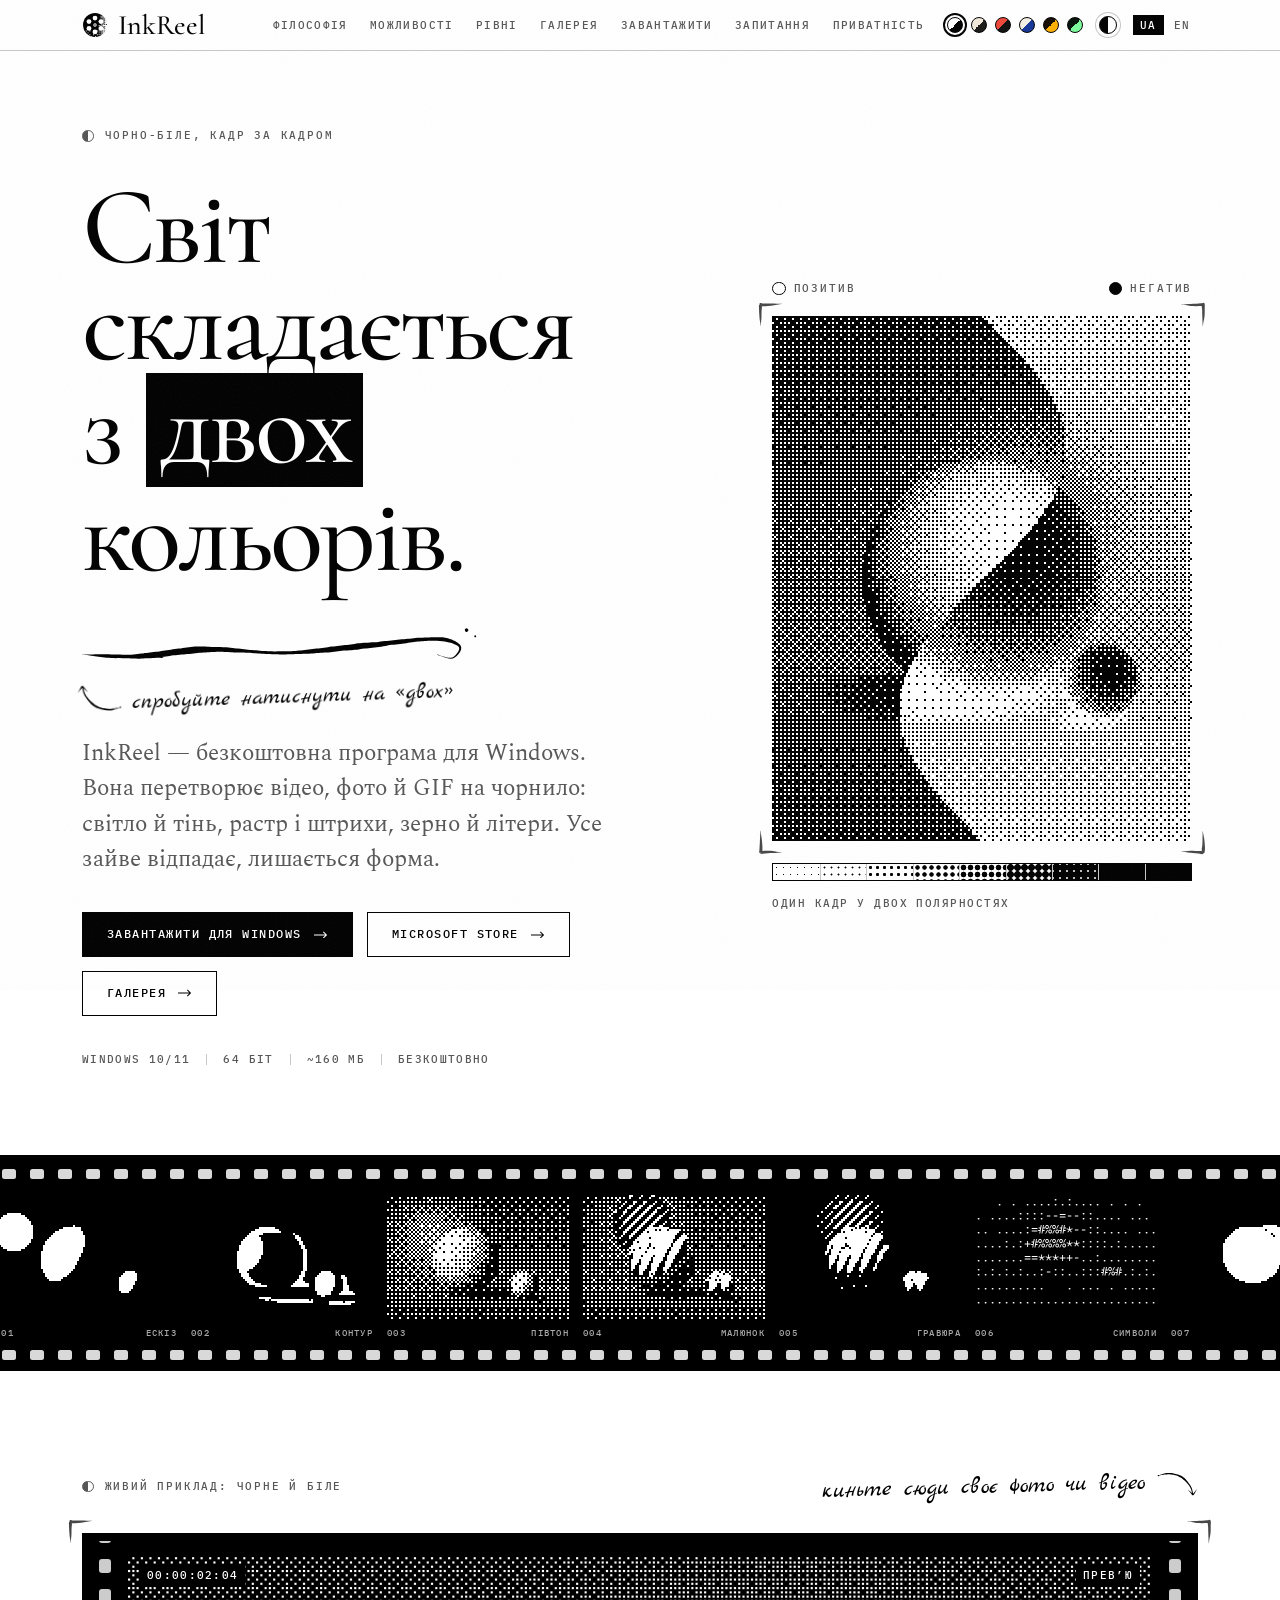
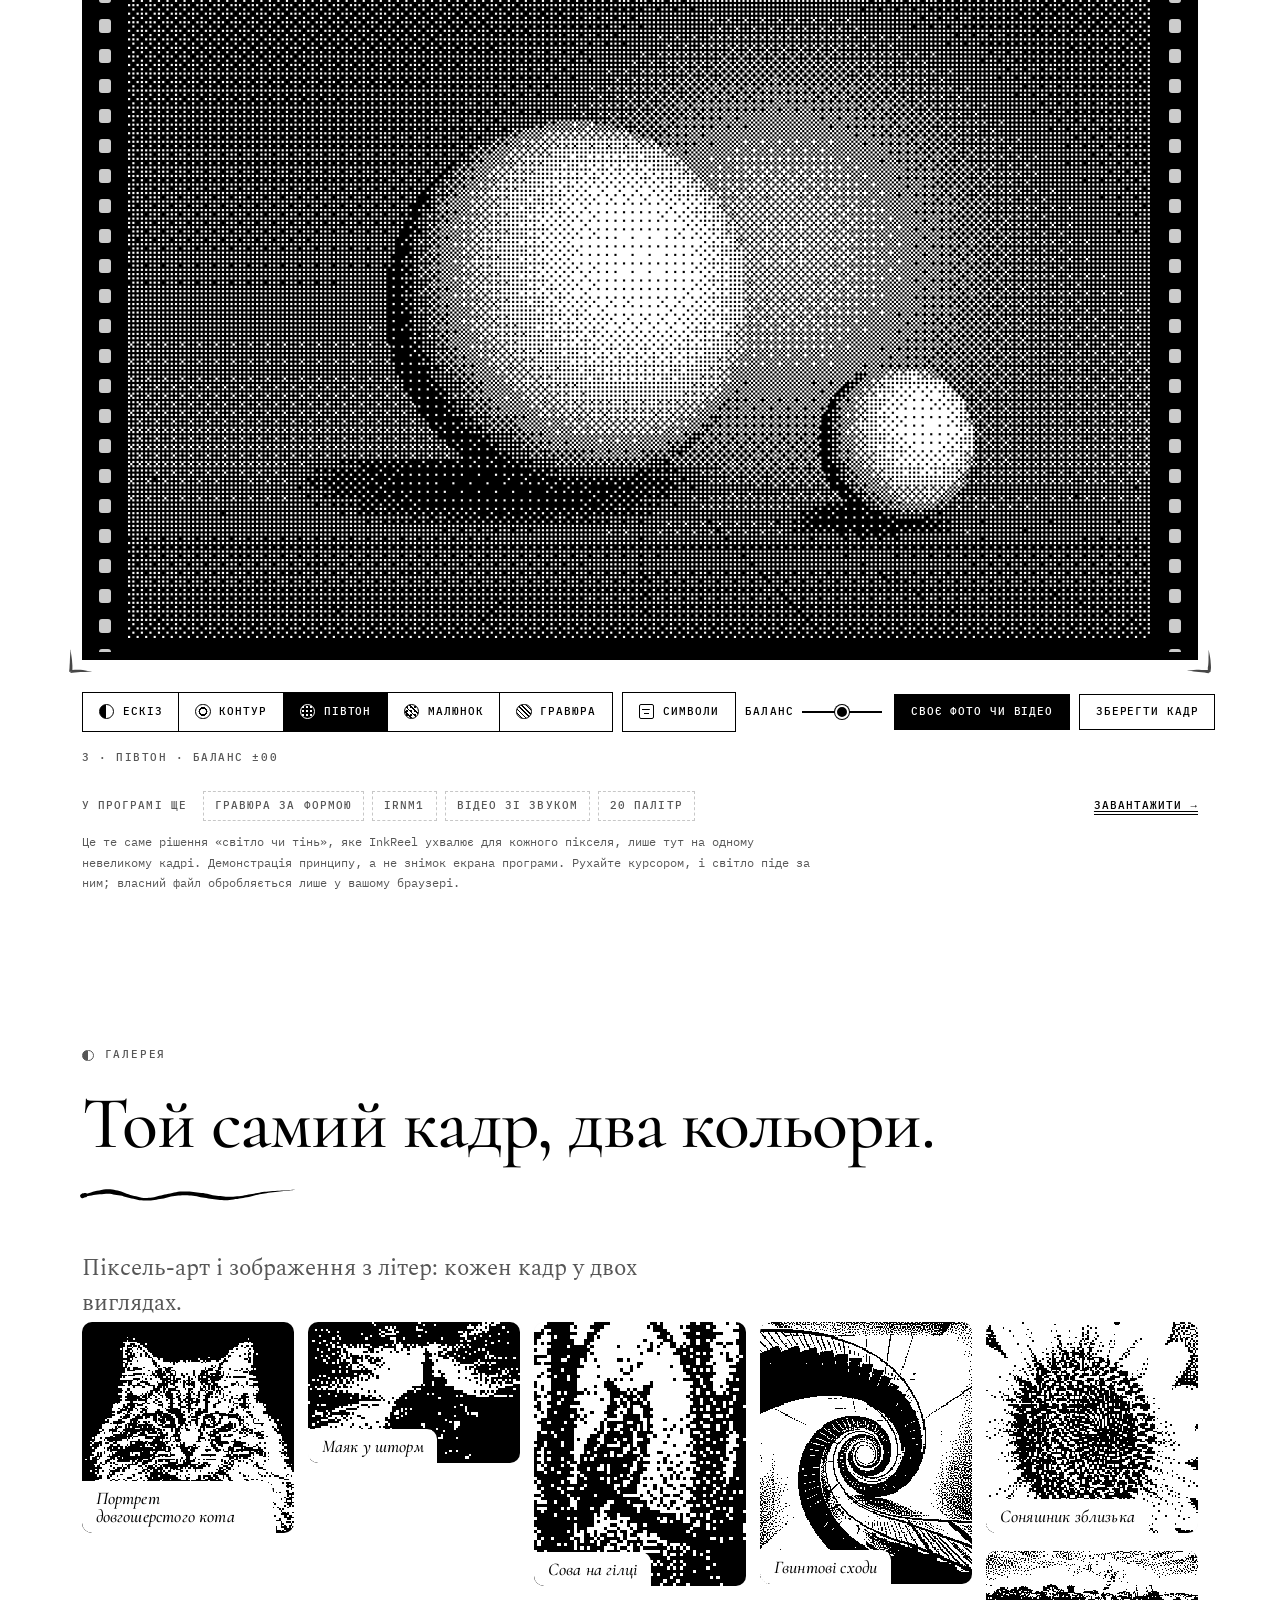
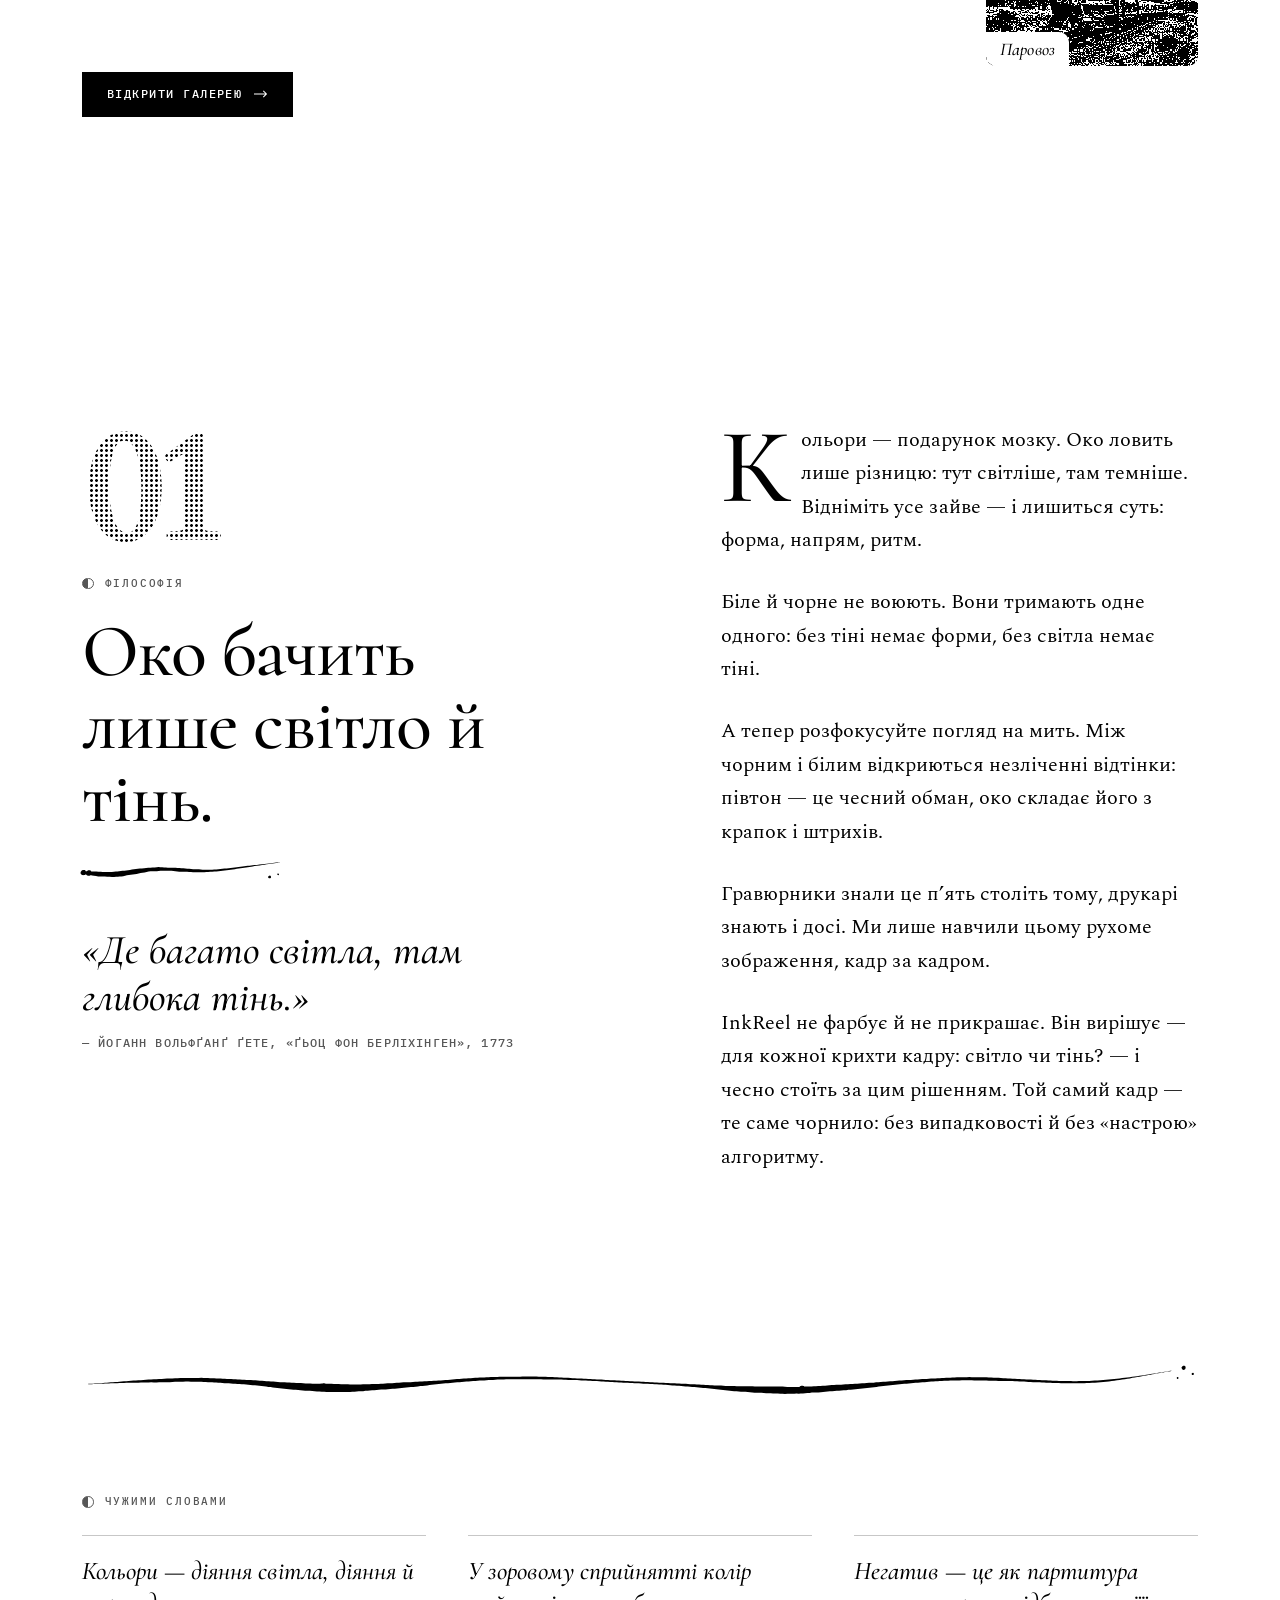
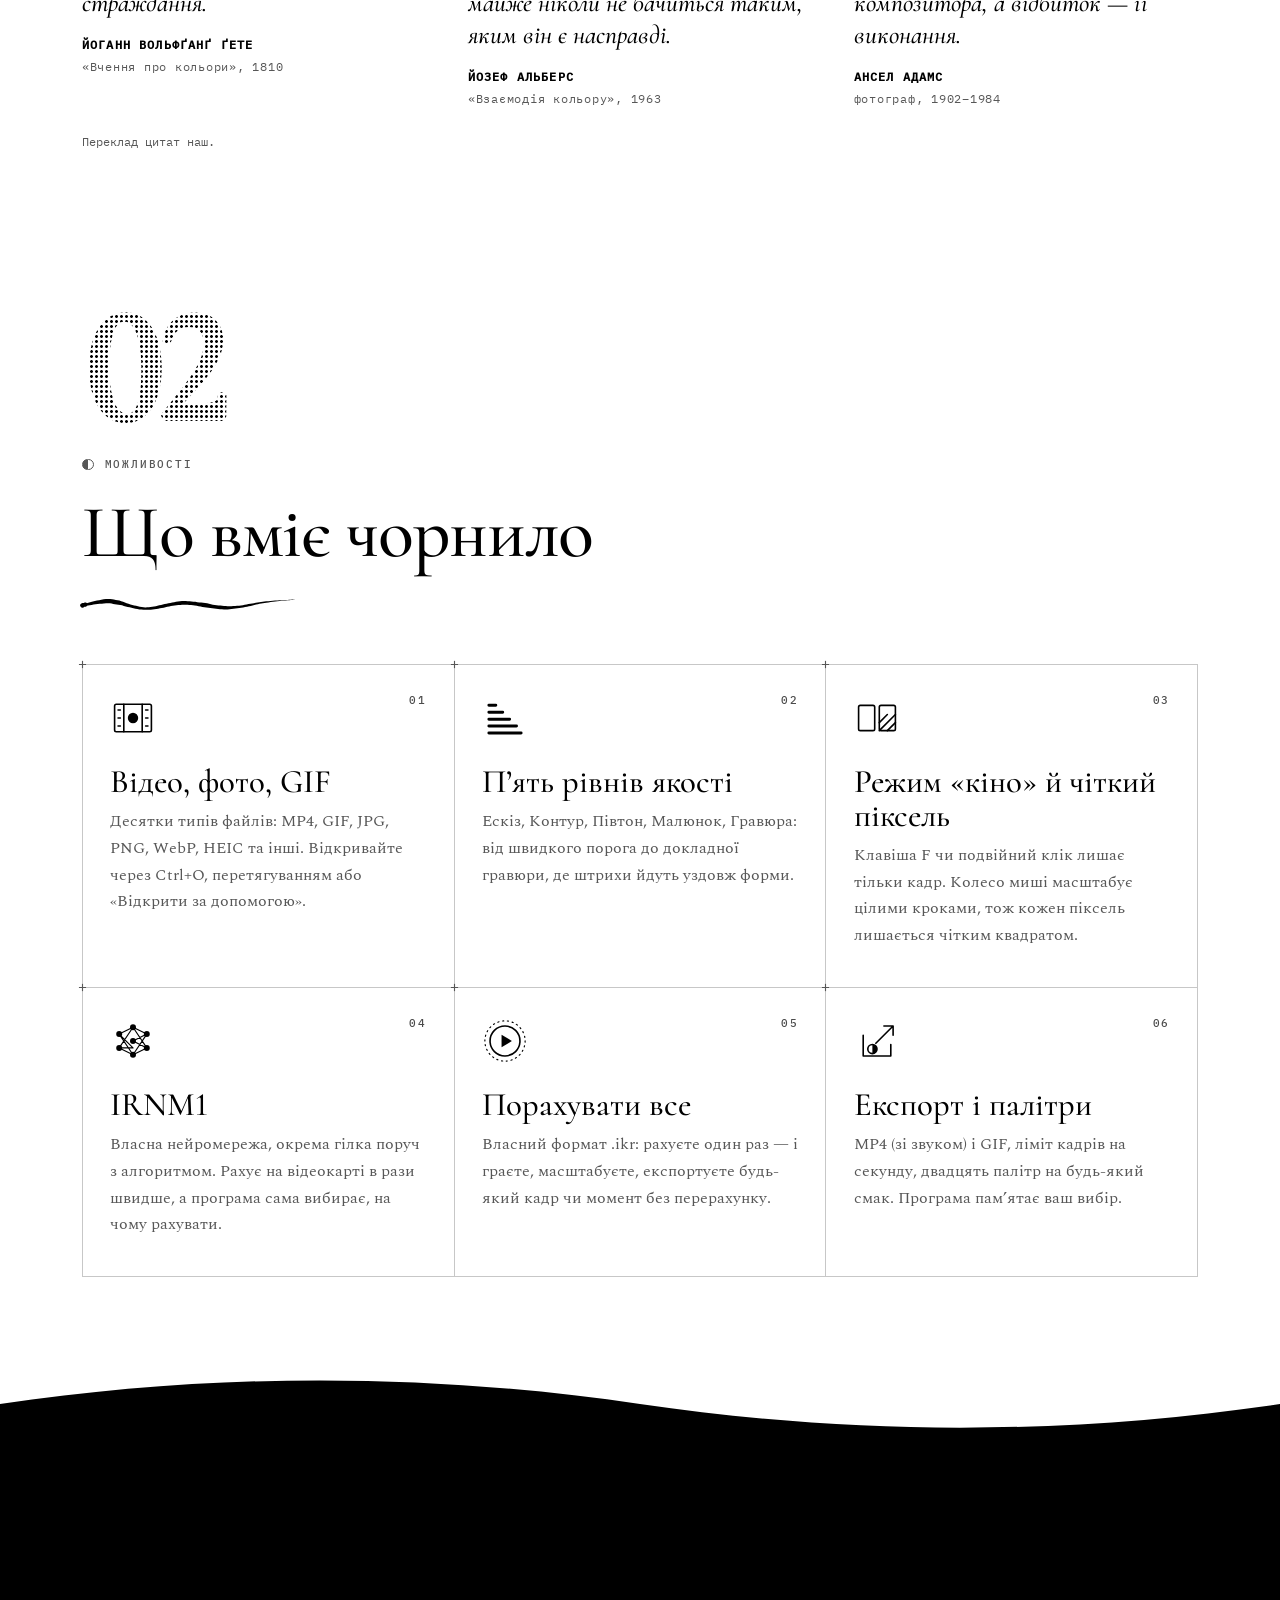
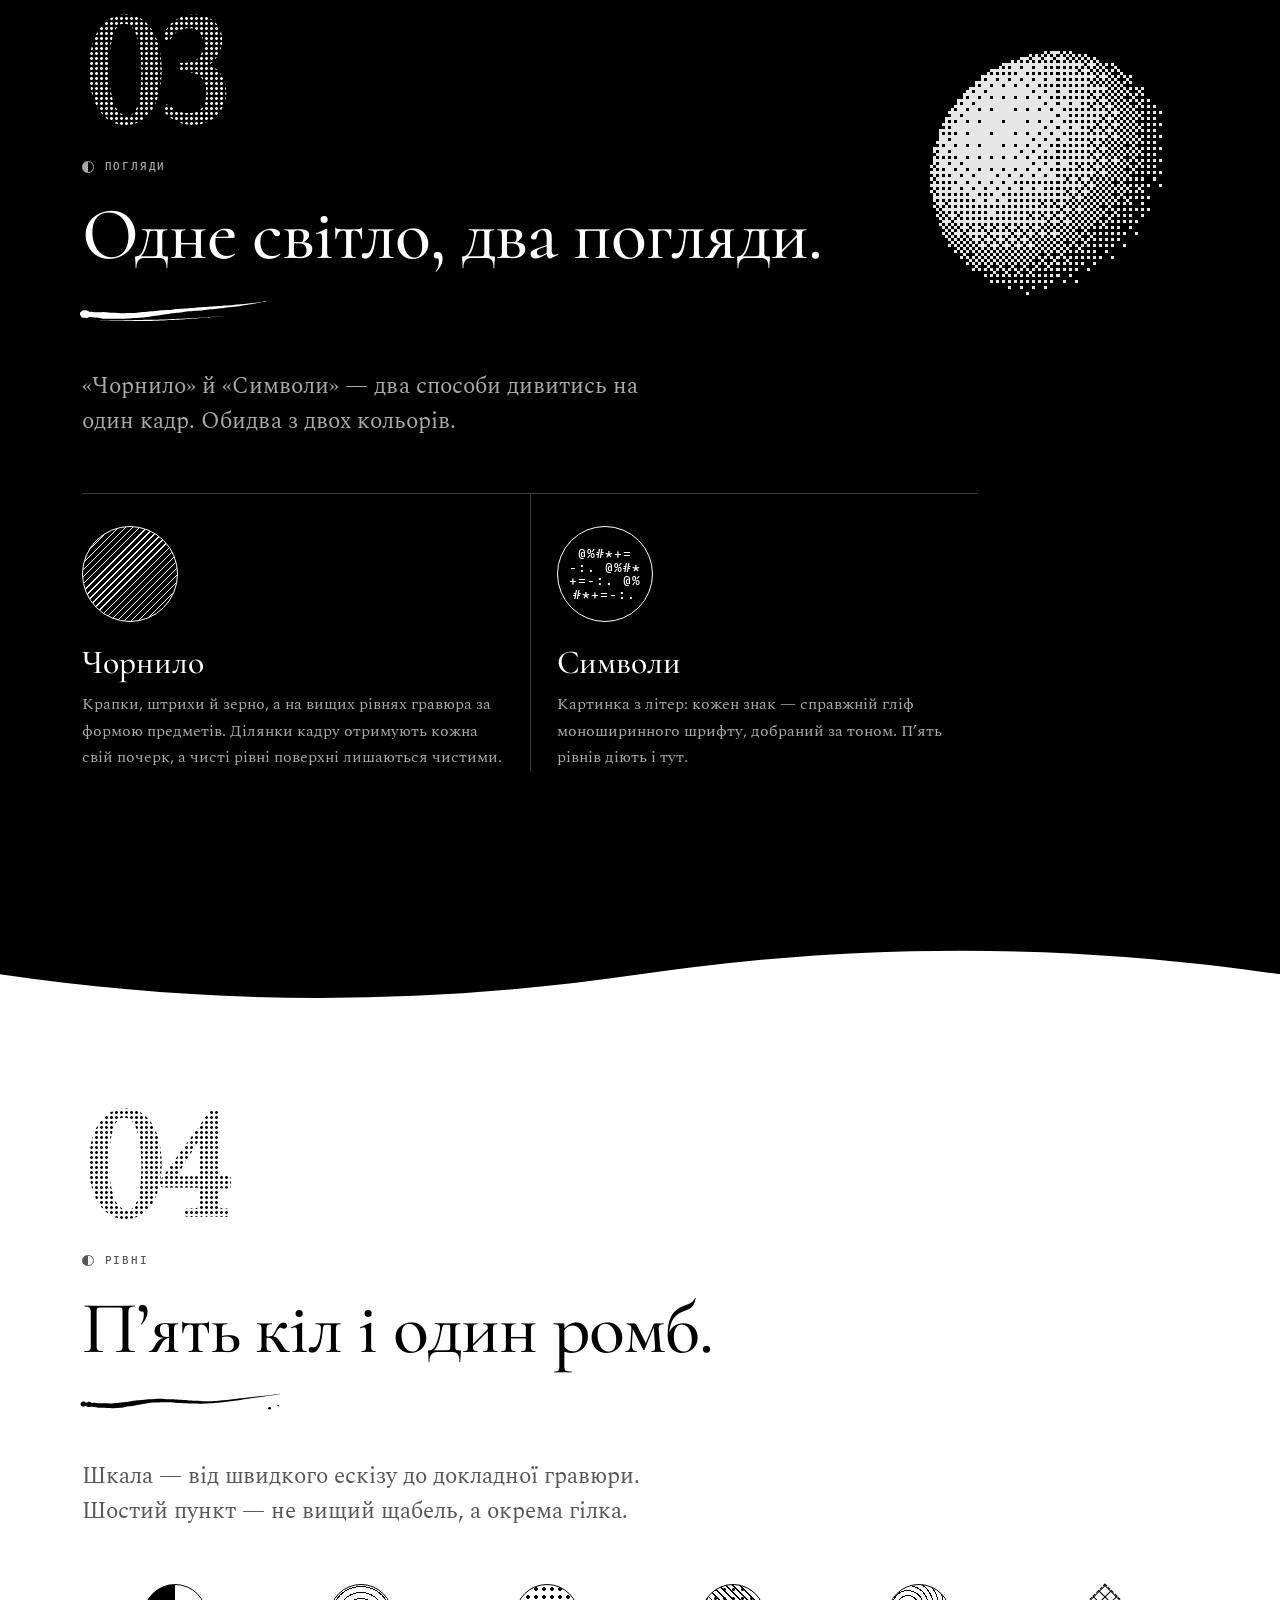
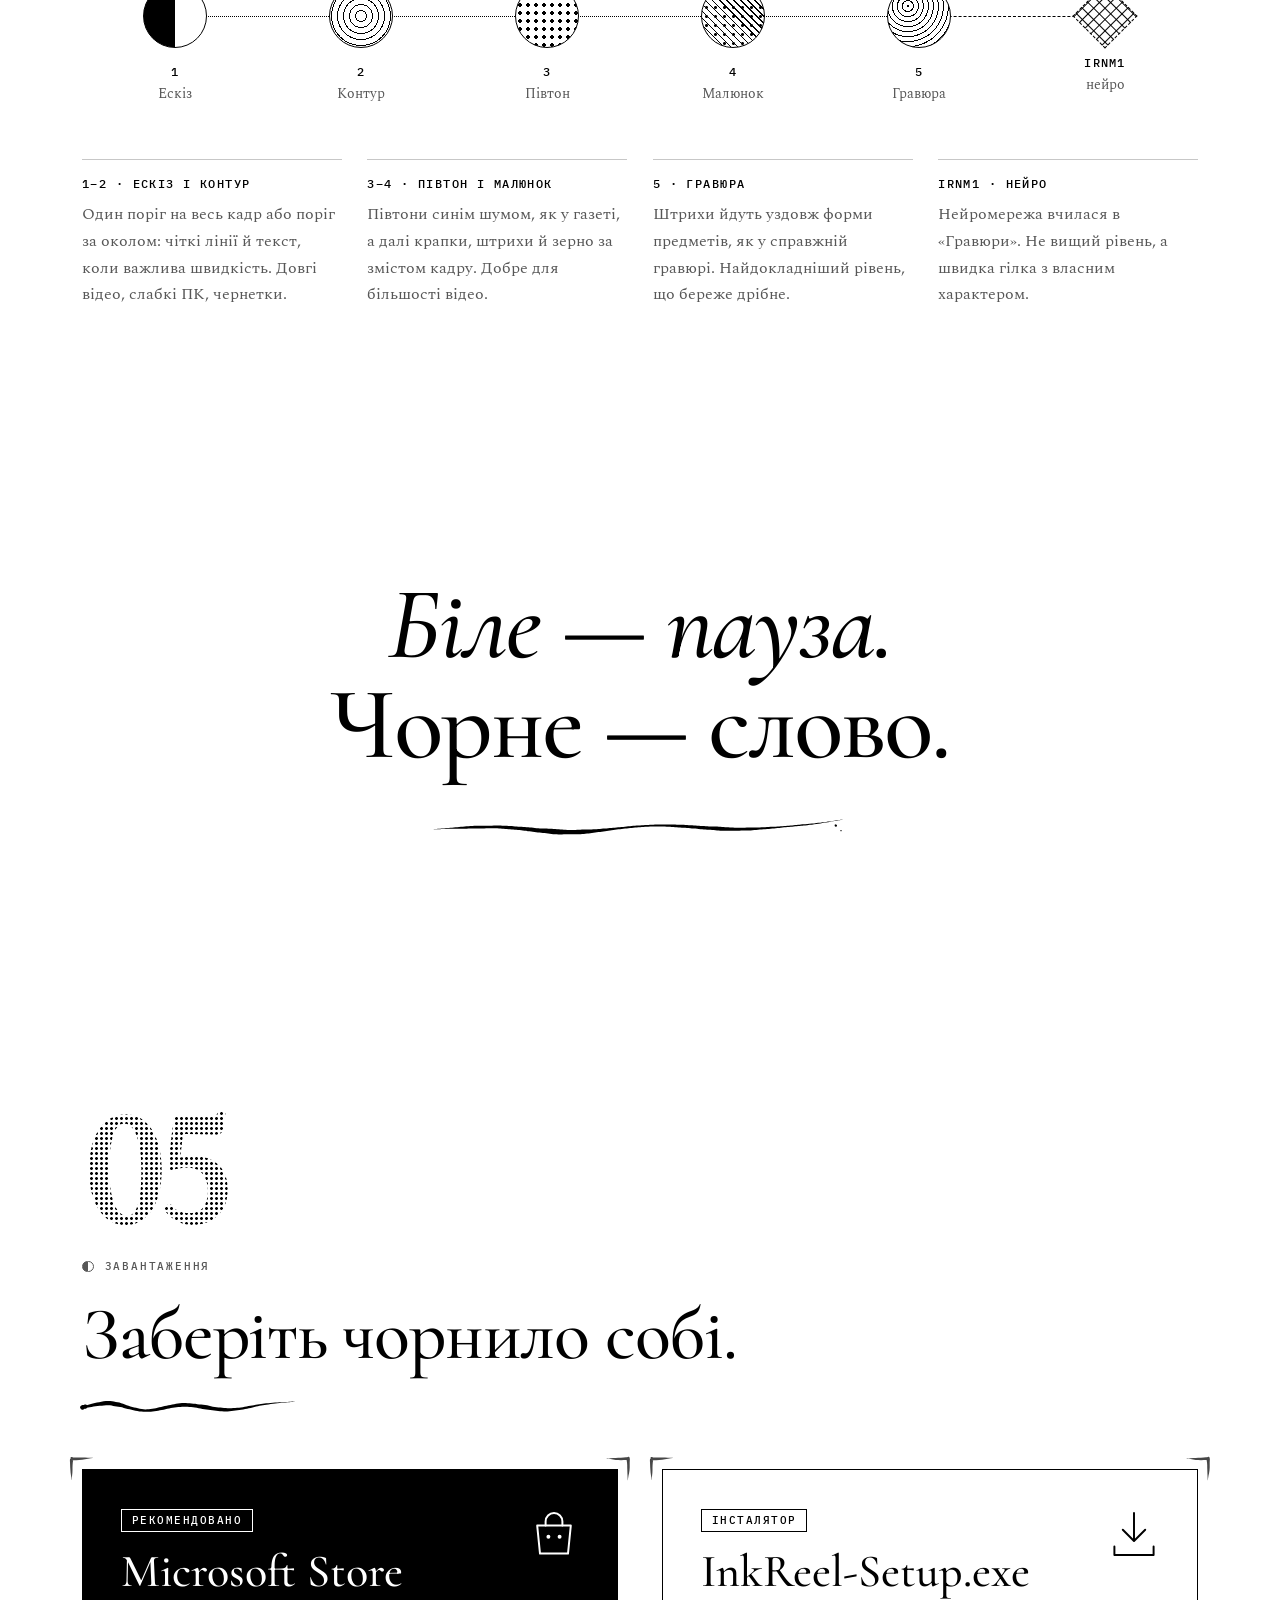
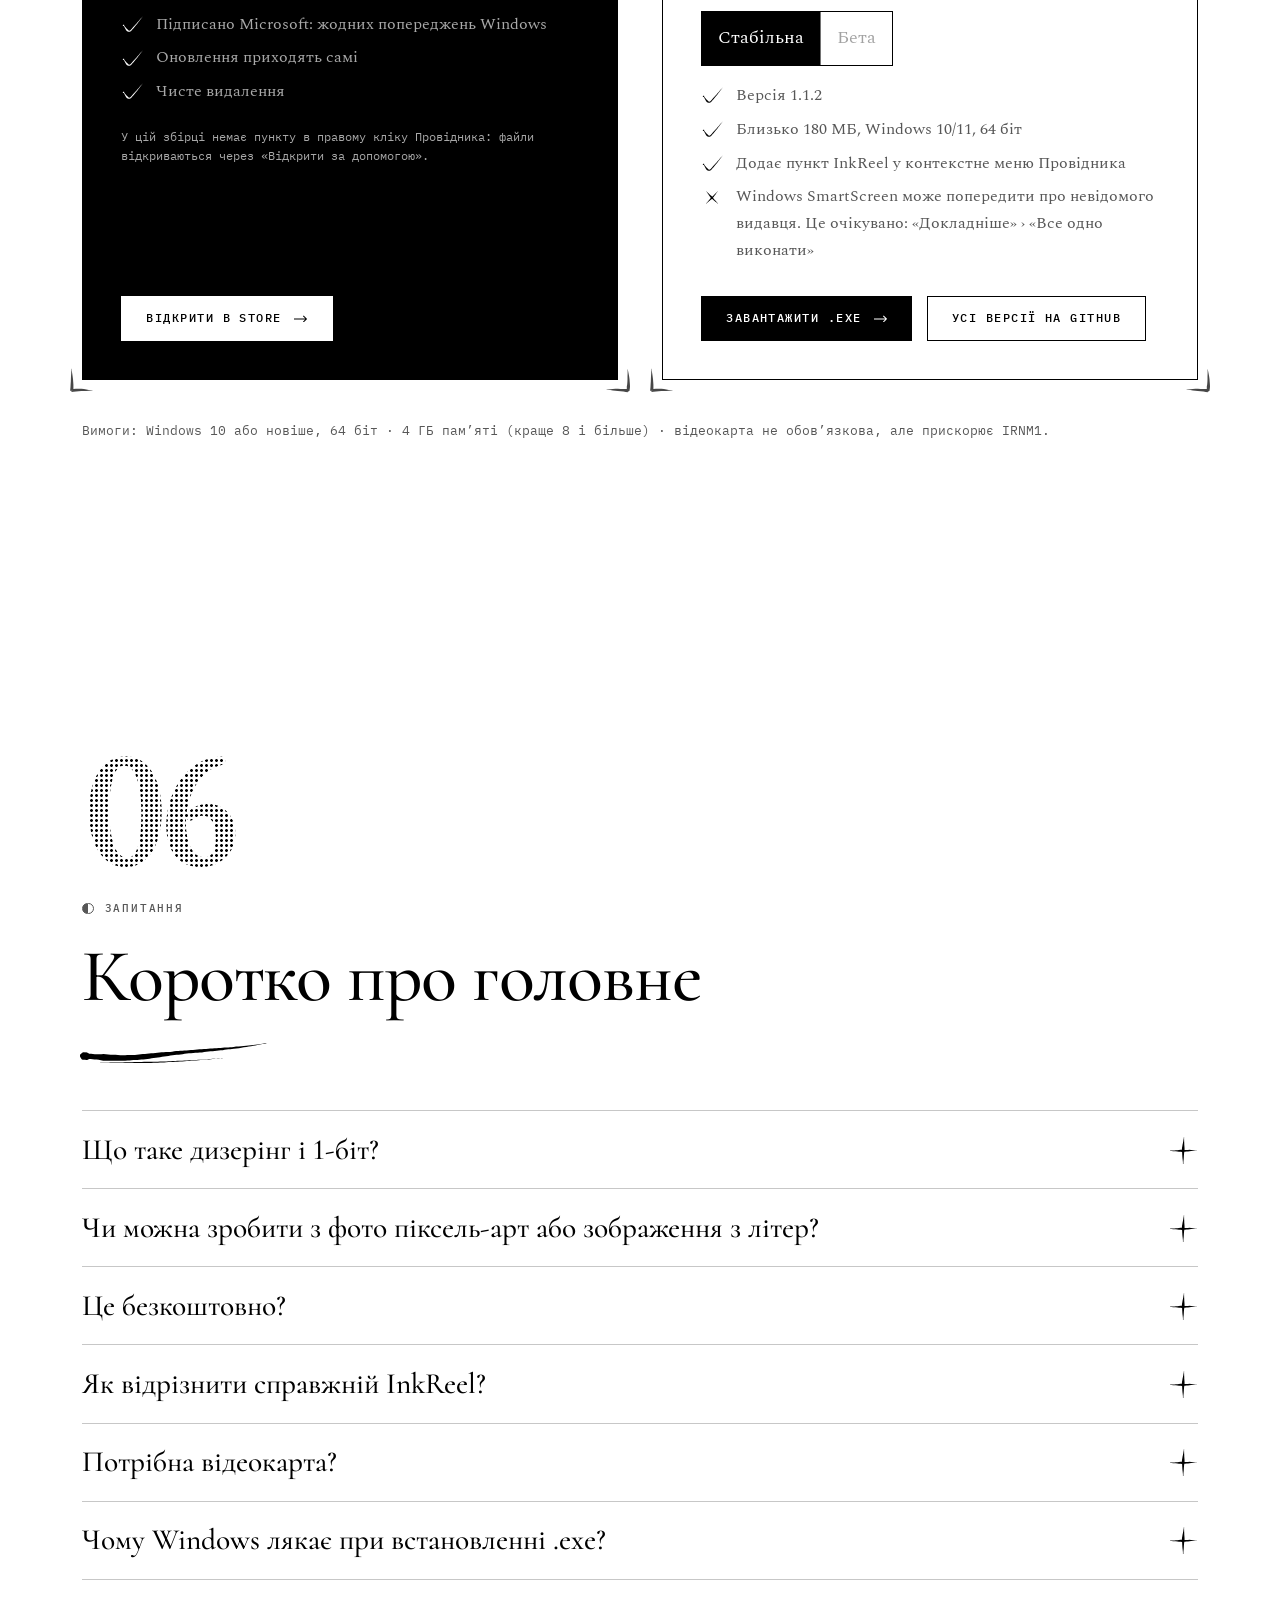
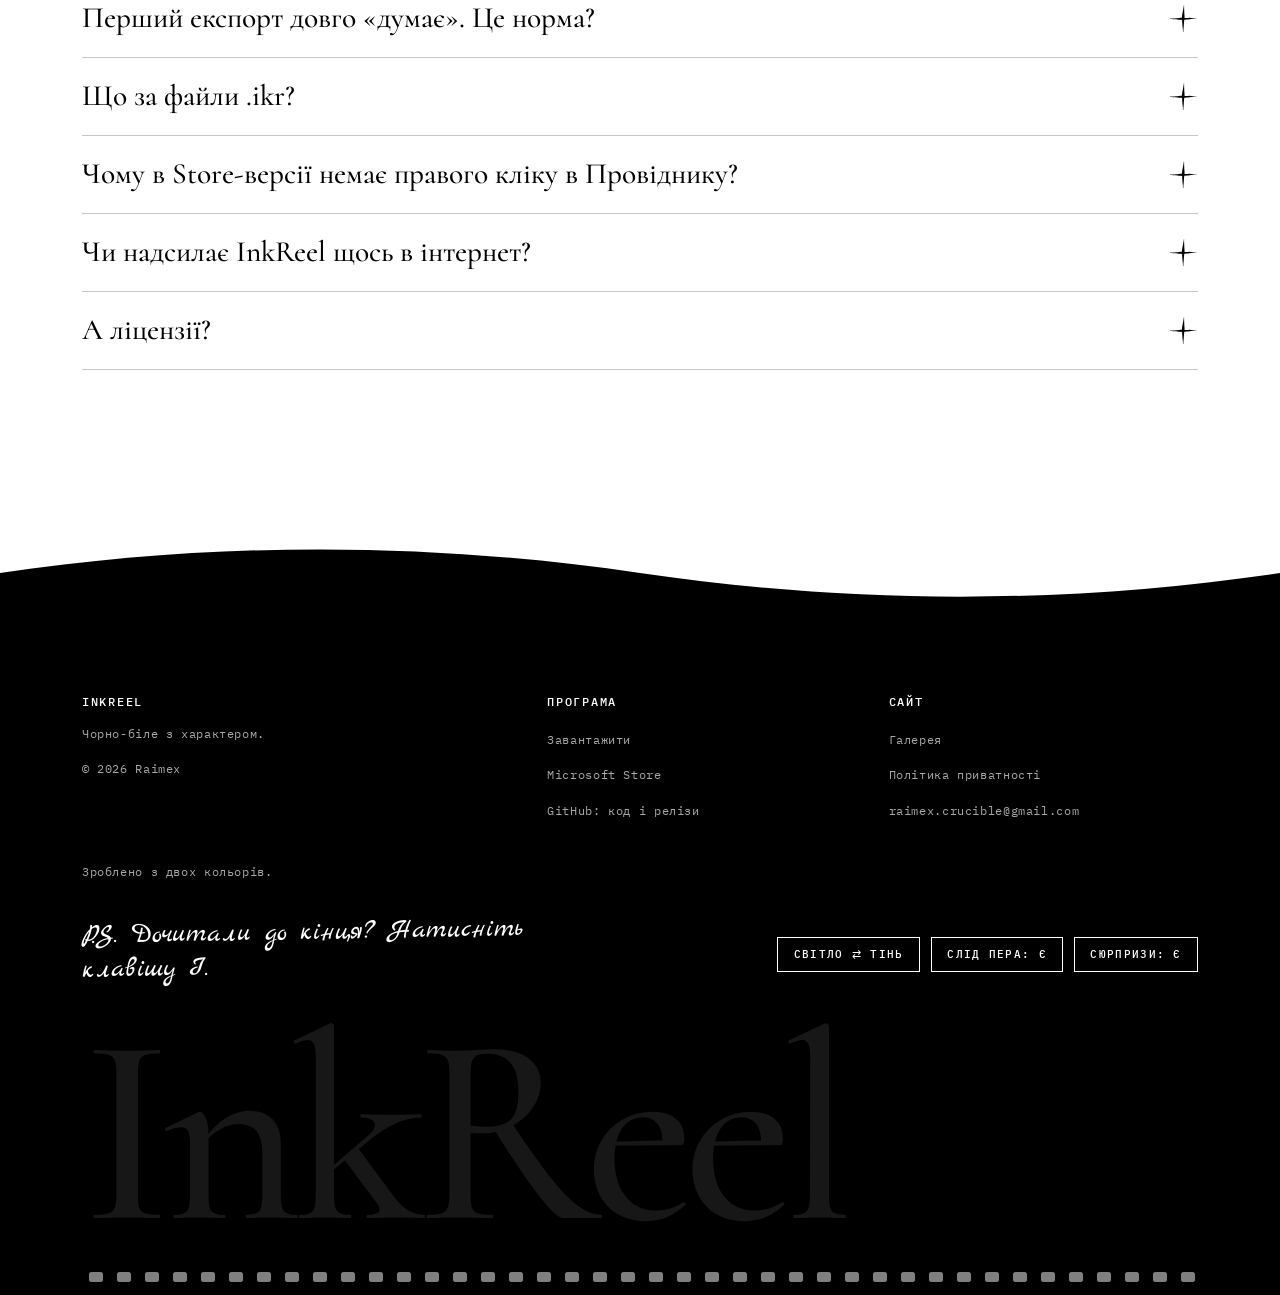
==== index.html @ 6e39d42c "Gallery: CC BY 4.0 license in image structured data and a visible license section" ====
<!doctype html>
<html lang="uk" data-palette="classic">
<head>
<meta charset="utf-8">
<meta name="viewport" content="width=device-width,initial-scale=1">
<meta name="robots" content="index,follow,max-image-preview:large,max-snippet:-1,max-video-preview:-1">
<meta name="googlebot" content="index,follow,max-image-preview:large,max-snippet:-1,max-video-preview:-1">
<meta name="author" content="Raimex">
<meta name="application-name" content="InkReel">
<meta name="apple-mobile-web-app-title" content="InkReel">
<meta name="referrer" content="strict-origin-when-cross-origin">
<meta name="format-detection" content="telephone=no">
<meta http-equiv="Content-Security-Policy" content="default-src 'self'; img-src 'self' data:; style-src 'self' 'unsafe-inline'; script-src 'self' 'unsafe-inline'; media-src 'self' blob:; connect-src 'none'; base-uri 'none'; form-action 'none'">
<title>InkReel — відео, фото й GIF у чорно-біле (1-біт, дизерінг) для Windows</title>
<meta name="description" content="Безкоштовна програма для Windows 10/11: відео, фото й GIF у чисте 1-бітне чорно-біле. Дизерінг, півтон, гравюра, зображення з символів, експорт MP4 і GIF.">
<link rel="canonical" href="https://inkreel.raimex.space/">
<link rel="alternate" hreflang="uk" href="https://inkreel.raimex.space/">
<link rel="alternate" hreflang="en" href="https://inkreel.raimex.space/en/">
<link rel="alternate" hreflang="x-default" href="https://inkreel.raimex.space/">
<meta name="theme-color" content="#ffffff">
<meta property="og:type" content="website">
<meta property="og:site_name" content="InkReel">
<meta property="og:title" content="InkReel — перетворіть кожен кадр на чорнило">
<meta property="og:description" content="Безкоштовна програма для Windows 10/11: відео, фото й GIF у чисте 1-бітне чорно-біле. Дизерінг, півтон, гравюра, зображення з символів, експорт MP4 і GIF.">
<meta property="og:url" content="https://inkreel.raimex.space/">
<meta property="og:locale" content="uk_UA">
<meta property="og:image" content="https://inkreel.raimex.space/assets/og-uk.png">
<meta property="og:image:width" content="1200">
<meta property="og:image:height" content="630">
<meta property="og:image:type" content="image/png">
<meta property="og:image:alt" content="InkReel: «Світ складається з двох кольорів». Котушка плівки, чорно-біле зображення й п’ять рівнів від Ескіза до Гравюри.">
<meta property="og:locale:alternate" content="en_US">
<meta name="twitter:card" content="summary_large_image">
<meta name="twitter:title" content="InkReel — перетворіть кожен кадр на чорнило">
<meta name="twitter:description" content="Безкоштовна програма для Windows 10/11: відео, фото й GIF у чисте 1-бітне чорно-біле. Дизерінг, півтон, гравюра, зображення з символів, експорт MP4 і GIF.">
<meta name="twitter:image" content="https://inkreel.raimex.space/assets/og-uk.png">
<meta name="twitter:image:alt" content="InkReel: «Світ складається з двох кольорів». Котушка плівки, чорно-біле зображення й п’ять рівнів від Ескіза до Гравюри.">
<link rel="icon" href="/favicon.ico" sizes="48x48">
<link rel="icon" href="/assets/favicon.svg" type="image/svg+xml" sizes="any">
<link rel="apple-touch-icon" href="/assets/apple-touch-icon.png">
<link rel="manifest" href="/site.webmanifest">
<link rel="sitemap" type="application/xml" href="/sitemap.xml">
<link rel="preload" href="/assets/fonts/cormorant-cyrillic-500-normal.woff2" as="font" type="font/woff2" crossorigin>
<link rel="preload" href="/assets/fonts/spectral-cyrillic-400-normal.woff2" as="font" type="font/woff2" crossorigin>
<link rel="preload" href="/assets/fonts/cormorant-latin-500-normal.woff2" as="font" type="font/woff2" crossorigin>
<link rel="preload" href="/assets/fonts/spectral-latin-400-normal.woff2" as="font" type="font/woff2" crossorigin>
<link rel="stylesheet" href="/assets/style.css?v=c97eb724">
<script>try{var d=document.documentElement,s=localStorage,p=s.getItem('inkreel-palette');if(p){d.setAttribute('data-palette',p)}if(s.getItem('inkreel-flip')==='1'){d.setAttribute('data-flip','')}if(s.getItem('inkreel-seen')==='1'){d.className+=' seen'}}catch(e){}document.documentElement.className+=' js';</script>
<script defer src="/assets/site.js"></script>

<script defer src="/assets/gallery.js?v=85881d28"></script>
<script type="application/ld+json">{"@context": "https://schema.org", "@graph": [{"@type": "Organization", "@id": "https://inkreel.raimex.space/#org", "name": "Raimex", "url": "https://inkreel.raimex.space/", "logo": {"@type": "ImageObject", "url": "https://inkreel.raimex.space/assets/icon-512.png", "width": 512, "height": 512}, "sameAs": ["https://github.com/Chimmurai/inkreel", "https://apps.microsoft.com/detail/9NW62SPG91ZR"]}, {"@type": "WebSite", "@id": "https://inkreel.raimex.space/#website", "url": "https://inkreel.raimex.space/", "name": "InkReel", "inLanguage": ["uk", "en"], "publisher": {"@id": "https://inkreel.raimex.space/#org"}}, {"@type": "SoftwareApplication", "@id": "https://inkreel.raimex.space/#app", "name": "InkReel", "applicationCategory": "MultimediaApplication", "applicationSubCategory": "Photo and video effects", "operatingSystem": "Windows 10, Windows 11", "processorRequirements": "64-bit (x86-64)", "softwareVersion": "1.1.2", "datePublished": "2026-11-08", "fileSize": "177 MB", "downloadUrl": "https://github.com/Chimmurai/inkreel/releases/latest/download/InkReel-Setup.exe", "installUrl": "https://apps.microsoft.com/detail/9NW62SPG91ZR", "license": "https://www.apache.org/licenses/LICENSE-2.0", "isAccessibleForFree": true, "keywords": "дизерінг, 1-біт, півтон, чорно-біле відео, перетворення відео в чорно-біле, GIF, піксель-арт, зображення з символів", "url": "https://inkreel.raimex.space/", "image": "https://inkreel.raimex.space/assets/og-uk.png", "screenshot": "https://inkreel.raimex.space/assets/og-uk.png", "description": "Безкоштовна програма для Windows 10/11, що перетворює відео, фото й GIF на чорно-біле: растр, штрихи, зерно й символи. Світло чи тінь, кадр за кадром.", "featureList": ["П’ять рівнів якості від Ескіза до Гравюри", "Режим «Символи»: зображення з літер", "IRNM1: власна нейромережа", "Експорт у MP4 зі звуком і GIF", "Формат .ikr: порахувати все один раз", "20 двокольорових палітр", "Колесо миші масштабує цілими кроками до 6400 %", "Українська й англійська мови інтерфейсу"], "inLanguage": ["uk", "en"], "offers": {"@type": "Offer", "price": "0", "priceCurrency": "USD", "availability": "https://schema.org/InStock"}, "publisher": {"@id": "https://inkreel.raimex.space/#org"}, "author": {"@id": "https://inkreel.raimex.space/#org"}}, {"@type": "WebPage", "@id": "https://inkreel.raimex.space/#webpage", "url": "https://inkreel.raimex.space/", "name": "InkReel — відео, фото й GIF у чорно-біле (1-біт, дизерінг) для Windows", "description": "Безкоштовна програма для Windows 10/11: відео, фото й GIF у чисте 1-бітне чорно-біле. Дизерінг, півтон, гравюра, зображення з символів, експорт MP4 і GIF.", "inLanguage": "uk", "isPartOf": {"@id": "https://inkreel.raimex.space/#website"}, "about": {"@id": "https://inkreel.raimex.space/#app"}, "primaryImageOfPage": {"@type": "ImageObject", "url": "https://inkreel.raimex.space/assets/og-uk.png", "width": 1200, "height": 630}}, {"@type": "FAQPage", "@id": "https://inkreel.raimex.space/#faq", "inLanguage": "uk", "mainEntity": [{"@type": "Question", "name": "Що таке дизерінг і 1-біт?", "acceptedAnswer": {"@type": "Answer", "text": "1-біт означає, що кожен піксель — це або чорнило, або папір, без відтінків сірого. Дизерінг — спосіб, яким картинка все одно здається повнотоновою: крапки, штрихи й зерно розташовано так, що око зливає їх у півтони. InkReel сам підбирає візерунок для кожної ділянки кадру."}}, {"@type": "Question", "name": "Чи можна зробити з фото піксель-арт або зображення з літер?", "acceptedAnswer": {"@type": "Answer", "text": "Так. Для піксель-арту поставте малий розмір результату (наприклад, 128–192 px по довгій стороні), а для літер увімкніть «Символи»: кадр збирається зі справжніх літер. Приклади є в галереї."}}, {"@type": "Question", "name": "Це безкоштовно?", "acceptedAnswer": {"@type": "Answer", "text": "Так. Без реклами, підписок і пробних періодів."}}, {"@type": "Question", "name": "Як відрізнити справжній InkReel?", "acceptedAnswer": {"@type": "Answer", "text": "Справжніх джерел три: Microsoft Store, репозиторій на GitHub (github.com/Chimmurai/inkreel) і цей сайт. Автор: Raimex. Якщо програму пропонують деінде, це чужа копія."}}, {"@type": "Question", "name": "Потрібна відеокарта?", "acceptedAnswer": {"@type": "Answer", "text": "Ні. Алгоритм працює на процесорі. Відеокарта прискорює нейрорівень IRNM1: програма сама обирає, на чому рахувати, і повертається на процесор, якщо відеокарта підвела."}}, {"@type": "Question", "name": "Чому Windows лякає при встановленні .exe?", "acceptedAnswer": {"@type": "Answer", "text": "Інсталятор поза Store не має платного цифрового підпису, тож SmartScreen бачить незнайомого видавця. Версія зі Store підписана Microsoft і таких попереджень не викликає."}}, {"@type": "Question", "name": "Перший експорт довго «думає». Це норма?", "acceptedAnswer": {"@type": "Answer", "text": "Так. Після встановлення чи оновлення програма один раз компілює обчислювальні ядра: до пів хвилини на слабкому ПК. Далі швидко."}}, {"@type": "Question", "name": "Що за файли .ikr?", "acceptedAnswer": {"@type": "Answer", "text": "Власний формат «порахованого» відео: у ньому лежить готовий результат. Відкриваєте в InkReel у режимі програвача й експортуєте будь-який момент без перерахунку."}}, {"@type": "Question", "name": "Чому в Store-версії немає правого кліку в Провіднику?", "acceptedAnswer": {"@type": "Answer", "text": "Пакети Store не можуть дописувати пункти в меню Провідника так, як це робить інсталятор. Відкривайте файли через «Відкрити за допомогою». У версії з інсталятора пункт є."}}, {"@type": "Question", "name": "Чи надсилає InkReel щось в інтернет?", "acceptedAnswer": {"@type": "Answer", "text": "Ні. Усе обчислюється на вашому комп’ютері, акаунтів і телеметрії немає. Деталі — у політиці приватності."}}, {"@type": "Question", "name": "А ліцензії?", "acceptedAnswer": {"@type": "Answer", "text": "У складі програми є FFmpeg (GPL), ONNX Runtime та інші компоненти. Їхні ліцензії лежать у теці програми й згадані в розділі «Про програму»."}}]}]}</script>
</head>
<body data-away="◐ Повертайтеся: світло чекає">
<svg width="0" height="0" style="position:absolute" aria-hidden="true" focusable="false"><filter id="ik-theme" color-interpolation-filters="sRGB" x="0" y="0" width="100%" height="100%"><feColorMatrix type="matrix" values="1 0 0 0 0  1 0 0 0 0  1 0 0 0 0  0 0 0 1 0"/></filter></svg><a class="skip" href="#main">Перейти до змісту</a>
<header class="top"><div class="in"><a class="brand" href="/" aria-label="InkReel"><svg viewBox="0 0 100 100" aria-hidden="true"><use href="/assets/mark.svg#m"/></svg><span>InkReel</span></a><nav aria-label="Меню"><a href="/#why">Філософія</a><a href="/#features">Можливості</a><a href="/#levels">Рівні</a><a href="/gallery/">Галерея</a><a href="/#download">Завантажити</a><a href="/#faq">Запитання</a><a href="/privacy/">Приватність</a></nav><div class="tools"><div class="pal" role="group" aria-label="Палітра сайту"><button type="button" data-p="classic" style="--a:#ffffff;--b:#000000" aria-label="Класика" title="Класика" aria-pressed="true"></button><button type="button" data-p="paper" style="--a:#f1eadb;--b:#1b1a17" aria-label="Туш і папір" title="Туш і папір" aria-pressed="false"></button><button type="button" data-p="poster" style="--a:#f0483a;--b:#101010" aria-label="Плакат" title="Плакат" aria-pressed="false"></button><button type="button" data-p="cyanotype" style="--a:#f3f0e6;--b:#16379a" aria-label="Синька" title="Синька" aria-pressed="false"></button><button type="button" data-p="amber" style="--a:#150d00;--b:#ffb000" aria-label="Бурштин" title="Бурштин" aria-pressed="false"></button><button type="button" data-p="terminal" style="--a:#06130a;--b:#7cff9b" aria-label="Термінал" title="Термінал" aria-pressed="false"></button></div><button class="flipbtn" type="button" data-flipper aria-pressed="false" aria-label="Світло ⇄ тінь" title="Поміняти світло й тінь (клавіша I)"></button><div class="lang"><a href="/" lang="uk" hreflang="uk" title="Українська" aria-current="true">UA</a><a href="/en/" lang="en" hreflang="en" title="English">EN</a></div></div></div></header>
<main id="main">
<div class="hero-wrap"><div class="hero"><div class="hero-text"><p class="eyebrow">Чорно-біле, кадр за кадром</p><h1><span class="wd" style="--i:0">Світ</span> <span class="wd" style="--i:1">складається</span> <span class="wd nw" style="--i:2">з <button class="flip" type="button" data-flipper aria-pressed="false" aria-describedby="flipdesc" title="Поміняти світло й тінь (клавіша I)">двох</button></span> <span class="wd" style="--i:3">кольорів.</span></h1><span class="sr" id="flipdesc">Міняє світло й тінь місцями на всій сторінці.</span><div class="under"><span class="pen flourish dr" aria-hidden="true"></span><p class="tip" aria-hidden="true"><span class="pen arrow-r dr up" aria-hidden="true"></span><span class="hand">спробуйте натиснути на «двох»</span></p></div><p class="lead">InkReel — безкоштовна програма для Windows. Вона перетворює відео, фото й GIF на чорнило: світло й тінь, растр і штрихи, зерно й літери. Усе зайве відпадає, лишається форма.</p><div class="actions"><a class="btn solid" data-magnet href="#download">Завантажити для Windows<svg class="ar" viewBox="0 0 18 10" aria-hidden="true"><path d="M0 5h16M12 1l4 4-4 4" fill="none" stroke="currentColor" stroke-width="1.3"/></svg></a><a class="btn" data-magnet href="https://apps.microsoft.com/detail/9NW62SPG91ZR">Microsoft Store<svg class="ar" viewBox="0 0 18 10" aria-hidden="true"><path d="M0 5h16M12 1l4 4-4 4" fill="none" stroke="currentColor" stroke-width="1.3"/></svg></a><a class="btn" href="/gallery/">Галерея<svg class="ar" viewBox="0 0 18 10" aria-hidden="true"><path d="M0 5h16M12 1l4 4-4 4" fill="none" stroke="currentColor" stroke-width="1.3"/></svg></a></div><ul class="specs"><li>Windows 10/11</li><li>64 біт</li><li>~160 МБ</li><li>Безкоштовно</li></ul></div><div class="plate-col"><figure class="plate"><div class="plate-lbl" aria-hidden="true"><span>Позитив</span><span>Негатив</span></div><div class="crop"><div class="view"><canvas id="plate" role="img" aria-label="Один кадр у двох полярностях: ліворуч позитив, праворуч негатив, межу веде плавна S-крива"></canvas><div class="scan" aria-hidden="true"><i></i></div></div></div><div class="scale" aria-hidden="true"><i style="--k:0"></i><i style="--k:1"></i><i style="--k:2"></i><i style="--k:3"></i><i style="--k:4"></i><i style="--k:5"></i><i style="--k:6"></i><i style="--k:7"></i><i style="--k:8"></i></div><figcaption>Один кадр у двох полярностях</figcaption></figure></div></div></div>
<div class="reel inv" aria-hidden="true" data-labels="Ескіз,Контур,Півтон,Малюнок,Гравюра,Символи"><div class="reel-track"></div></div>
<div class="frame" id="demo" data-bad="Цей файл браузер не відкрив. Спробуйте JPG, PNG, WebP, GIF або відео MP4/WebM."><div class="frame-head"><p class="eyebrow">Живий приклад: чорне й біле</p><p class="hint">киньте сюди своє фото чи відео<span class="pen arrow-r dr" aria-hidden="true"></span></p></div><div class="crop"><div class="film"><canvas id="ink" width="960" height="640" role="img" aria-label="Живий приклад: чорне й біле"></canvas><span class="tc" id="tc" aria-hidden="true">00:00:00:00</span><span class="pv" aria-hidden="true">Прев’ю</span><div class="dropmsg hand" aria-hidden="true">Відпустіть: світло вирішить</div></div></div><div class="ctl"><div class="seg lv" role="group" aria-label="Рівень якості" data-label="Рівень якості" data-sym-label="Розмір знаків"><button type="button" data-level="1" data-mode="bin" data-sym="Крупні" aria-pressed="false" title="1 · Ескіз"><i></i><b>1</b><span>Ескіз</span></button><button type="button" data-level="2" data-mode="edge" data-sym="Великі" aria-pressed="false" title="2 · Контур"><i></i><b>2</b><span>Контур</span></button><button type="button" data-level="3" data-mode="dot" data-sym="Середні" aria-pressed="true" title="3 · Півтон"><i></i><b>3</b><span>Півтон</span></button><button type="button" data-level="4" data-mode="mix" data-sym="Дрібні" aria-pressed="false" title="4 · Малюнок"><i></i><b>4</b><span>Малюнок</span></button><button type="button" data-level="5" data-mode="ink" data-sym="Тонкі" aria-pressed="false" title="5 · Гравюра"><i></i><b>5</b><span>Гравюра</span></button></div><div class="seg" role="group" aria-label="Режим"><button type="button" id="symtoggle" data-mode="sym" aria-pressed="false" title="Символи: картинка з літер"><i></i>Символи</button></div><label class="slider">Баланс<input id="bias" type="range" min="-30" max="30" value="0"></label><div class="ctl-act"><button class="btn solid" type="button" id="pick">Своє фото чи відео</button><button class="btn" type="button" id="save">Зберегти кадр</button></div><input id="file" type="file" accept="image/*,video/*" hidden></div><div class="src" id="src" hidden><span class="src-name"><span id="srcname"></span></span><span class="src-act"><button class="lnk" type="button" id="playpause" data-pause="Пауза" data-play="Грати" hidden>Пауза</button><button class="lnk" type="button" id="reset">Назад до сцени</button></span></div><p class="srcmsg" id="srcmsg" role="status" aria-live="polite"></p><p class="rd" id="rd" data-bias="Баланс"></p><p class="more"><span>У програмі ще</span><b title="У програмі">Гравюра за формою</b><b title="У програмі">IRNM1</b><b title="У програмі">Відео зі звуком</b><b title="У програмі">20 палітр</b><a class="lnk" href="#download">Завантажити →</a></p><p class="note">Це те саме рішення «світло чи тінь», яке InkReel ухвалює для кожного пікселя, лише тут на одному невеликому кадрі. Демонстрація принципу, а не знімок екрана програми. Рухайте курсором, і світло піде за ним; власний файл обробляється лише у вашому браузері.<noscript> Для живої демонстрації потрібен JavaScript.</noscript></p></div>
<section id="gallery" class="rv"><div class="wrap"><p class="eyebrow">Галерея</p><h2>Той самий кадр, два кольори.<span class="pen u2 dr" aria-hidden="true"></span></h2><p class="lead">Піксель-арт і зображення з літер: кожен кадр у двох виглядах.</p><div class="gal tease"><figure class="gcard"><div class="split" tabindex="0" role="button" aria-pressed="false" aria-label="Портрет довгошерстого кота: відкрити кадр ближче" data-err="кадр не завантажився: торкніться, щоб спробувати ще" data-s="long-haired-cat-portrait" data-k="6" data-lw="128" data-lh="128" data-sc="80" data-sr="40" data-lp="Пікселі" data-ls="Символи" style="--ar:1.0"><img class="a px" src="/assets/gallery/long-haired-cat-portrait-1-bit-pixel-art.webp" alt="Портрет довгошерстого кота: 1-бітний піксель-арт" width="768" height="768" loading="lazy" decoding="async"><img class="b" src="/assets/gallery/long-haired-cat-portrait-text-symbols-art.webp" alt="Портрет довгошерстого кота: зображення з текстових символів" width="640" height="640" loading="lazy" decoding="async"><svg class="ink" aria-hidden="true"></svg><span class="cap" data-c="bl" aria-hidden="true">Портрет довгошерстого кота</span></div><figcaption class="sr"><h3>Портрет довгошерстого кота</h3></figcaption></figure><figure class="gcard"><div class="split" tabindex="0" role="button" aria-pressed="false" aria-label="Маяк у шторм: відкрити кадр ближче" data-err="кадр не завантажився: торкніться, щоб спробувати ще" data-s="lighthouse-in-storm" data-k="16" data-lw="96" data-lh="64" data-sc="80" data-sr="26" data-lp="Пікселі" data-ls="Символи" style="--ar:1.5"><img class="a px" src="/assets/gallery/lighthouse-in-storm-1-bit-pixel-art.webp" alt="Маяк у шторм: 1-бітний піксель-арт" width="768" height="512" loading="lazy" decoding="async"><img class="b" src="/assets/gallery/lighthouse-in-storm-text-symbols-art.webp" alt="Маяк у шторм: зображення з текстових символів" width="640" height="426" loading="lazy" decoding="async"><svg class="ink" aria-hidden="true"></svg><span class="cap" data-c="bl" aria-hidden="true">Маяк у шторм</span></div><figcaption class="sr"><h3>Маяк у шторм</h3></figcaption></figure><figure class="gcard"><div class="split" tabindex="0" role="button" aria-pressed="false" aria-label="Сова на гілці: відкрити кадр ближче" data-err="кадр не завантажився: торкніться, щоб спробувати ще" data-s="owl-on-a-branch" data-k="3" data-lw="64" data-lh="80" data-sc="80" data-sr="50" data-lp="Пікселі" data-ls="Символи" style="--ar:0.8"><img class="a px" src="/assets/gallery/owl-on-a-branch-1-bit-pixel-art.webp" alt="Сова на гілці: 1-бітний піксель-арт" width="768" height="960" loading="lazy" decoding="async"><img class="b" src="/assets/gallery/owl-on-a-branch-text-symbols-art.webp" alt="Сова на гілці: зображення з текстових символів" width="640" height="800" loading="lazy" decoding="async"><svg class="ink" aria-hidden="true"></svg><span class="cap" data-c="bl" aria-hidden="true">Сова на гілці</span></div><figcaption class="sr"><h3>Сова на гілці</h3></figcaption></figure><figure class="gcard"><div class="split" tabindex="0" role="button" aria-pressed="false" aria-label="Гвинтові сходи: відкрити кадр ближче" data-err="кадр не завантажився: торкніться, щоб спробувати ще" data-s="spiral-staircase" data-k="37" data-lw="192" data-lh="238" data-sc="80" data-sr="49" data-lp="Пікселі" data-ls="Символи" style="--ar:0.806723"><img class="a px" src="/assets/gallery/spiral-staircase-1-bit-pixel-art.webp" alt="Гвинтові сходи: 1-бітний піксель-арт" width="768" height="952" loading="lazy" decoding="async"><img class="b" src="/assets/gallery/spiral-staircase-text-symbols-art.webp" alt="Гвинтові сходи: зображення з текстових символів" width="640" height="794" loading="lazy" decoding="async"><svg class="ink" aria-hidden="true"></svg><span class="cap" data-c="bl" aria-hidden="true">Гвинтові сходи</span></div><figcaption class="sr"><h3>Гвинтові сходи</h3></figcaption></figure><figure class="gcard"><div class="split" tabindex="0" role="button" aria-pressed="false" aria-label="Соняшник зблизька: відкрити кадр ближче" data-err="кадр не завантажився: торкніться, щоб спробувати ще" data-s="sunflower-close-up" data-k="54" data-lw="128" data-lh="128" data-sc="80" data-sr="40" data-lp="Пікселі" data-ls="Символи" style="--ar:1.0"><img class="a px" src="/assets/gallery/sunflower-close-up-1-bit-pixel-art.webp" alt="Соняшник зблизька: 1-бітний піксель-арт" width="768" height="768" loading="lazy" decoding="async"><img class="b" src="/assets/gallery/sunflower-close-up-text-symbols-art.webp" alt="Соняшник зблизька: зображення з текстових символів" width="640" height="640" loading="lazy" decoding="async"><svg class="ink" aria-hidden="true"></svg><span class="cap" data-c="bl" aria-hidden="true">Соняшник зблизька</span></div><figcaption class="sr"><h3>Соняшник зблизька</h3></figcaption></figure><figure class="gcard"><div class="split" tabindex="0" role="button" aria-pressed="false" aria-label="Паровоз: відкрити кадр ближче" data-err="кадр не завантажився: торкніться, щоб спробувати ще" data-s="steam-locomotive" data-k="103" data-lw="192" data-lh="104" data-sc="80" data-sr="21" data-lp="Пікселі" data-ls="Символи" style="--ar:1.846154"><img class="a px" src="/assets/gallery/steam-locomotive-1-bit-pixel-art.webp" alt="Паровоз: 1-бітний піксель-арт" width="768" height="416" loading="lazy" decoding="async"><img class="b" src="/assets/gallery/steam-locomotive-text-symbols-art.webp" alt="Паровоз: зображення з текстових символів" width="640" height="346" loading="lazy" decoding="async"><svg class="ink" aria-hidden="true"></svg><span class="cap" data-c="bl" aria-hidden="true">Паровоз</span></div><figcaption class="sr"><h3>Паровоз</h3></figcaption></figure></div><p class="gmore"><a class="btn solid" data-magnet href="/gallery/">Відкрити галерею<svg class="ar" viewBox="0 0 18 10" aria-hidden="true"><path d="M0 5h16M12 1l4 4-4 4" fill="none" stroke="currentColor" stroke-width="1.3"/></svg></a></p></div></section><section id="why" class="rv"><div class="wrap"><div class="mani"><div><span class="num" aria-hidden="true">01</span><p class="eyebrow">Філософія</p><h2>Око бачить лише світло й тінь.<span class="pen u1 dr" aria-hidden="true"></span></h2><blockquote>«Де багато світла, там глибока тінь.»</blockquote><span class="by">— Йоганн Вольфґанґ Ґете, «Ґьоц фон Берліхінген», 1773</span></div><div class="scurve scurve-pen" data-scrub aria-hidden="true"></div><div class="txt"><p>Кольори — подарунок мозку. Око ловить лише різницю: тут світліше, там темніше. Відніміть усе зайве — і лишиться суть: форма, напрям, ритм.</p><p>Біле й чорне не воюють. Вони тримають одне одного: без тіні немає форми, без світла немає тіні.</p><p>А тепер розфокусуйте погляд на мить. Між чорним і білим відкриються незліченні відтінки: півтон — це чесний обман, око складає його з крапок і штрихів.</p><p>Гравюрники знали це п’ять століть тому, друкарі знають і досі. Ми лише навчили цьому рухоме зображення, кадр за кадром.</p><p>InkReel не фарбує й не прикрашає. Він вирішує — для кожної крихти кадру: світло чи тінь? — і чесно стоїть за цим рішенням. Той самий кадр — те саме чорнило: без випадковості й без «настрою» алгоритму.</p></div></div></div></section><span class="pen swash dr" aria-hidden="true"></span>
<section class="voices rv" aria-label="Цитати"><div class="wrap"><p class="eyebrow">Чужими словами</p><div class="vgrid"><figure><blockquote>Кольори — діяння світла, діяння й страждання.</blockquote><figcaption><b>Йоганн Вольфґанґ Ґете</b><span>«Вчення про кольори», 1810</span></figcaption></figure><figure><blockquote>У зоровому сприйнятті колір майже ніколи не бачиться таким, яким він є насправді.</blockquote><figcaption><b>Йозеф Альберс</b><span>«Взаємодія кольору», 1963</span></figcaption></figure><figure><blockquote>Негатив — це як партитура композитора, а відбиток — її виконання.</blockquote><figcaption><b>Ансел Адамс</b><span>фотограф, 1902–1984</span></figcaption></figure></div><p class="vnote">Переклад цитат наш.</p></div></section><section id="features" class="rv"><div class="wrap"><span class="num" aria-hidden="true">02</span><p class="eyebrow">Можливості</p><h2>Що вміє чорнило<span class="pen u2 dr" aria-hidden="true"></span></h2><div class="grid"><div class="card"><i class="glow" aria-hidden="true"></i><div class="row"><svg class="ico" viewBox="0 0 40 40" aria-hidden="true"><rect x="4" y="8" width="32" height="24" rx="1.5"/><path d="M12 8v24M28 8v24M7 13h2M7 20h2M7 27h2M31 13h2M31 20h2M31 27h2"/><circle class="f" cx="20" cy="20" r="4.5"/></svg><span class="k">01</span></div><h3>Відео, фото, GIF</h3><p>Десятки типів файлів: MP4, GIF, JPG, PNG, WebP, HEIC та інші. Відкривайте через Ctrl+O, перетягуванням або «Відкрити за допомогою».</p></div><div class="card"><i class="glow" aria-hidden="true"></i><div class="row"><svg class="ico" viewBox="0 0 40 40" aria-hidden="true"><path d="M6 9h6M6 15h12M6 21h18M6 27h24M6 33h28" stroke-width="2.6"/></svg><span class="k">02</span></div><h3>П’ять рівнів якості</h3><p>Ескіз, Контур, Півтон, Малюнок, Гравюра: від швидкого порога до докладної гравюри, де штрихи йдуть уздовж форми.</p></div><div class="card"><i class="glow" aria-hidden="true"></i><div class="row"><svg class="ico" viewBox="0 0 40 40" aria-hidden="true"><rect x="4" y="9" width="14" height="22" rx="1.5"/><rect x="22" y="9" width="14" height="22" rx="1.5"/><path d="M22 31l14-14M22 24l7-7M29 31l7-7"/></svg><span class="k">03</span></div><h3>Режим «кіно» й чіткий піксель</h3><p>Клавіша F чи подвійний клік лишає тільки кадр. Колесо миші масштабує цілими кроками, тож кожен піксель лишається чітким квадратом.</p></div><div class="card"><i class="glow" aria-hidden="true"></i><div class="row"><svg class="ico" viewBox="0 0 40 40" aria-hidden="true"><path d="M8 14L20 8M8 14l12 12M8 14l12 18M8 26L20 8M8 26l12 0M8 26l12 6M20 8l12 6M20 8l12 18M20 20l12-6M20 20l12 6M20 32l12-18M20 32l12-6" stroke-width="1"/><circle class="f" cx="8" cy="14" r="2.6"/><circle class="f" cx="8" cy="26" r="2.6"/><circle class="f" cx="20" cy="8" r="2.6"/><circle class="f" cx="20" cy="20" r="2.6"/><circle class="f" cx="20" cy="32" r="2.6"/><circle class="f" cx="32" cy="14" r="2.6"/><circle class="f" cx="32" cy="26" r="2.6"/></svg><span class="k">04</span></div><h3>IRNM1</h3><p>Власна нейромережа, окрема гілка поруч з алгоритмом. Рахує на відеокарті в рази швидше, а програма сама вибирає, на чому рахувати.</p></div><div class="card"><i class="glow" aria-hidden="true"></i><div class="row"><svg class="ico" viewBox="0 0 40 40" aria-hidden="true"><circle cx="20" cy="20" r="13"/><circle cx="20" cy="20" r="17.5" stroke-dasharray="1 3.2" stroke-width="1"/><path class="f" d="M17 14.5l9 5.5-9 5.5z"/></svg><span class="k">05</span></div><h3>Порахувати все</h3><p>Власний формат .ikr: рахуєте один раз — і граєте, масштабуєте, експортуєте будь-який кадр чи момент без перерахунку.</p></div><div class="card"><i class="glow" aria-hidden="true"></i><div class="row"><svg class="ico" viewBox="0 0 40 40" aria-hidden="true"><path d="M8 15v18h24V23"/><path d="M19 22L34 7M26 7h8v8"/><circle cx="16" cy="27" r="4"/><path class="f" d="M16 23a4 4 0 0 1 0 8z"/></svg><span class="k">06</span></div><h3>Експорт і палітри</h3><p>MP4 (зі звуком) і GIF, ліміт кадрів на секунду, двадцять палітр на будь-який смак. Програма пам’ятає ваш вибір.</p></div></div></div></section>
<section id="modes" class="rv inv wavy"><div class="wrap"><span class="num" aria-hidden="true">03</span><p class="eyebrow">Погляди</p><h2>Одне світло, два погляди.<span class="pen u3 dr" aria-hidden="true"></span></h2><p class="lead">«Чорнило» й «Символи» — два способи дивитись на один кадр. Обидва з двох кольорів.</p><div class="modes m2"><div class="mode"><span class="sw ink" aria-hidden="true"></span><h3>Чорнило</h3><p>Крапки, штрихи й зерно, а на вищих рівнях гравюра за формою предметів. Ділянки кадру отримують кожна свій почерк, а чисті рівні поверхні лишаються чистими.</p></div><div class="mode"><span class="sw sym" aria-hidden="true"></span><h3>Символи</h3><p>Картинка з літер: кожен знак — справжній гліф моноширинного шрифту, добраний за тоном. П’ять рівнів діють і тут.</p></div></div><canvas class="moon" data-ht="moon" data-cell="3" aria-hidden="true"></canvas></div></section>
<section id="levels" class="rv"><div class="wrap"><span class="num" aria-hidden="true">04</span><p class="eyebrow">Рівні</p><h2>П’ять кіл і один ромб.<span class="pen u1 dr" aria-hidden="true"></span></h2><p class="lead">Шкала — від швидкого ескізу до докладної гравюри. Шостий пункт — не вищий щабель, а окрема гілка.</p><ol class="ladder"><li><span class="disc l1"></span><span class="lbl">1</span><span class="sub">Ескіз</span></li><li><span class="disc l2"></span><span class="lbl">2</span><span class="sub">Контур</span></li><li><span class="disc l3"></span><span class="lbl">3</span><span class="sub">Півтон</span></li><li><span class="disc l4"></span><span class="lbl">4</span><span class="sub">Малюнок</span></li><li><span class="disc l5"></span><span class="lbl">5</span><span class="sub">Гравюра</span></li><li class="br"><span class="disc dia"></span><span class="lbl">IRNM1</span><span class="sub">нейро</span></li></ol><div class="notes"><div><h4>1–2 · Ескіз і Контур</h4><p>Один поріг на весь кадр або поріг за околом: чіткі лінії й текст, коли важлива швидкість. Довгі відео, слабкі ПК, чернетки.</p></div><div><h4>3–4 · Півтон і Малюнок</h4><p>Півтони синім шумом, як у газеті, а далі крапки, штрихи й зерно за змістом кадру. Добре для більшості відео.</p></div><div><h4>5 · Гравюра</h4><p>Штрихи йдуть уздовж форми предметів, як у справжній гравюрі. Найдокладніший рівень, що береже дрібне.</p></div><div><h4>IRNM1 · Нейро</h4><p>Нейромережа вчилася в «Гравюри». Не вищий рівень, а швидка гілка з власним характером.</p></div></div></div></section>
<div class="inter rv"><div class="wrap"><blockquote>Біле — пауза. <span>Чорне — слово.</span></blockquote><span class="pen swash-s dr" aria-hidden="true"></span></div></div>
<section id="download" class="rv"><div class="wrap"><span class="num" aria-hidden="true">05</span><p class="eyebrow">Завантаження</p><h2>Заберіть чорнило собі.<span class="pen u2 dr" aria-hidden="true"></span></h2><div class="dl"><div class="box inv crop"><svg class="ico" viewBox="0 0 40 40" aria-hidden="true"><path d="M8 14h24l-2 20H10z"/><path d="M14 14v-3a6 6 0 0 1 12 0v3"/><circle cx="16" cy="22" r="1.4" class="f"/><circle cx="24" cy="22" r="1.4" class="f"/></svg><span class="tag">Рекомендовано</span><h3>Microsoft Store</h3><ul><li style="--i:0">Підписано Microsoft: жодних попереджень Windows</li><li style="--i:1">Оновлення приходять самі</li><li style="--i:2">Чисте видалення</li></ul><small>У цій збірці немає пункту в правому кліку Провідника: файли відкриваються через «Відкрити за допомогою».</small><div class="actions"><a class="btn solid" data-magnet href="https://apps.microsoft.com/detail/9NW62SPG91ZR">Відкрити в Store<svg class="ar" viewBox="0 0 18 10" aria-hidden="true"><path d="M0 5h16M12 1l4 4-4 4" fill="none" stroke="currentColor" stroke-width="1.3"/></svg></a></div></div><div class="box crop"><svg class="ico" viewBox="0 0 40 40" aria-hidden="true"><path d="M20 5v19M12 17l8 8 8-8"/><path d="M6 29v6h28v-6"/></svg><span class="tag">Інсталятор</span><h3>InkReel-Setup.exe</h3><div class="seg ch" role="group" aria-label="Версія" hidden><button type="button" data-chan="stable" aria-pressed="true"><span>Стабільна</span></button><button type="button" data-chan="beta" aria-pressed="false" disabled aria-disabled="true" title="Бета-збірки зараз немає"><span>Бета</span></button></div><div class="chans"><div class="chan" data-chan="stable"><ul><li style="--i:3">Версія 1.1.2</li><li style="--i:4">Близько 180 МБ, Windows 10/11, 64 біт</li><li style="--i:5">Додає пункт InkReel у контекстне меню Провідника</li><li class="warn" style="--i:6">Windows SmartScreen може попередити про невідомого видавця. Це очікувано: «Докладніше» › «Все одно виконати»</li></ul><div class="actions"><a class="btn solid" data-magnet href="https://github.com/Chimmurai/inkreel/releases/latest/download/InkReel-Setup.exe">Завантажити .exe<svg class="ar" viewBox="0 0 18 10" aria-hidden="true"><path d="M0 5h16M12 1l4 4-4 4" fill="none" stroke="currentColor" stroke-width="1.3"/></svg></a><a class="btn" href="https://github.com/Chimmurai/inkreel/releases">Усі версії на GitHub</a></div></div><div class="chan" data-chan="beta" hidden><ul><li style="--i:7">Свіжа збірка для тих, хто хоче спробувати нове раніше, ніж воно дійде до Store</li><li style="--i:8">Можливі помилки. Якщо щось пішло не так, поверніться до стабільної версії</li><li style="--i:9">Той самий інсталятор і ті самі вимоги</li></ul><div class="actions"><a class="btn solid" data-magnet href="https://github.com/Chimmurai/inkreel/releases/download/beta/InkReel-Setup.exe">Завантажити бету<svg class="ar" viewBox="0 0 18 10" aria-hidden="true"><path d="M0 5h16M12 1l4 4-4 4" fill="none" stroke="currentColor" stroke-width="1.3"/></svg></a><a class="btn" href="https://github.com/Chimmurai/inkreel/releases/tag/beta">Про бету на GitHub</a></div></div></div></div></div><p class="sys">Вимоги: Windows 10 або новіше, 64 біт · 4 ГБ пам’яті (краще 8 і більше) · відеокарта не обов’язкова, але прискорює IRNM1.</p></div></section>
<section id="faq" class="rv"><div class="wrap"><span class="num" aria-hidden="true">06</span><p class="eyebrow">Запитання</p><h2>Коротко про головне<span class="pen u3 dr" aria-hidden="true"></span></h2><div class="faq"><details><summary>Що таке дизерінг і 1-біт?</summary><p>1-біт означає, що кожен піксель — це або чорнило, або папір, без відтінків сірого. Дизерінг — спосіб, яким картинка все одно здається повнотоновою: крапки, штрихи й зерно розташовано так, що око зливає їх у півтони. InkReel сам підбирає візерунок для кожної ділянки кадру.</p></details><details><summary>Чи можна зробити з фото піксель-арт або зображення з літер?</summary><p>Так. Для піксель-арту поставте малий розмір результату (наприклад, 128–192 px по довгій стороні), а для літер увімкніть «Символи»: кадр збирається зі справжніх літер. Приклади є в <a href="/gallery/">галереї</a>.</p></details><details><summary>Це безкоштовно?</summary><p>Так. Без реклами, підписок і пробних періодів.</p></details><details><summary>Як відрізнити справжній InkReel?</summary><p>Справжніх джерел три: Microsoft Store, репозиторій на GitHub (<a href="https://github.com/Chimmurai/inkreel" rel="me noopener">github.com/Chimmurai/inkreel</a>) і цей сайт. Автор: Raimex. Якщо програму пропонують деінде, це чужа копія.</p></details><details><summary>Потрібна відеокарта?</summary><p>Ні. Алгоритм працює на процесорі. Відеокарта прискорює нейрорівень IRNM1: програма сама обирає, на чому рахувати, і повертається на процесор, якщо відеокарта підвела.</p></details><details><summary>Чому Windows лякає при встановленні .exe?</summary><p>Інсталятор поза Store не має платного цифрового підпису, тож SmartScreen бачить незнайомого видавця. Версія зі Store підписана Microsoft і таких попереджень не викликає.</p></details><details><summary>Перший експорт довго «думає». Це норма?</summary><p>Так. Після встановлення чи оновлення програма один раз компілює обчислювальні ядра: до пів хвилини на слабкому ПК. Далі швидко.</p></details><details><summary>Що за файли .ikr?</summary><p>Власний формат «порахованого» відео: у ньому лежить готовий результат. Відкриваєте в InkReel у режимі програвача й експортуєте будь-який момент без перерахунку.</p></details><details><summary>Чому в Store-версії немає правого кліку в Провіднику?</summary><p>Пакети Store не можуть дописувати пункти в меню Провідника так, як це робить інсталятор. Відкривайте файли через «Відкрити за допомогою». У версії з інсталятора пункт є.</p></details><details><summary>Чи надсилає InkReel щось в інтернет?</summary><p>Ні. Усе обчислюється на вашому комп’ютері, акаунтів і телеметрії немає. Деталі — у <a href="/privacy/">політиці приватності</a>.</p></details><details><summary>А ліцензії?</summary><p>У складі програми є FFmpeg (GPL), ONNX Runtime та інші компоненти. Їхні ліцензії лежать у теці програми й згадані в розділі «Про програму».</p></details></div></div></section>
</main>
<footer class="inv wavy no-after"><div class="wrap"><div class="foot"><div><h4>InkReel</h4><p style="margin:0">Чорно-біле з характером.</p><p style="margin:.8rem 0 0">&copy; 2026 Raimex</p></div><div><h4>Програма</h4><a href="/#download">Завантажити</a><a href="https://apps.microsoft.com/detail/9NW62SPG91ZR">Microsoft Store</a><a href="https://github.com/Chimmurai/inkreel" rel="me noopener">GitHub: код і релізи</a></div><div><h4>Сайт</h4><a href="/gallery/">Галерея</a><a href="/privacy/">Політика приватності</a><a href="mailto:raimex.crucible@gmail.com">raimex.crucible@gmail.com</a></div></div><p style="margin:2rem 0 0">Зроблено з двох кольорів.</p><div class="ps"><p class="hand">P.S. Дочитали до кінця? Натисніть клавішу I.</p><div class="ps-act"><button class="mini" type="button" data-flipper aria-pressed="false">Світло ⇄ тінь</button><button class="mini" type="button" data-pen hidden aria-pressed="true" data-on="Слід пера: є" data-off="Слід пера: нема">Слід пера: є</button></div></div><p class="mega" aria-hidden="true">InkReel</p><div class="perf" aria-hidden="true"></div></div></footer>
<script type="application/json" id="lbtxt">{"close":"Закрити","prev":"Попередній кадр","next":"Наступний кадр","px":"Пікселі","sy":"Символи","glyphs":"знаків","cta":"Зробіть так само","ctaHref":"/#download","more":"Уся галерея","moreHref":"/gallery/"}</script></body></html>
---- assets/style.css ----
/* Шрифти лежать на самому сайті (assets/fonts, ліцензія OFL у LICENSE.txt): жодних запитів до сторонніх серверів.
   unicode-range розділяє кирилицю й латиницю, тож браузер вантажить лише потрібне. */
@font-face { font-family: "Cormorant"; font-style: normal; font-weight: 500; font-display: swap;
    src: url("/assets/fonts/cormorant-cyrillic-500-normal.woff2") format("woff2");
    unicode-range: U+0301, U+0400-045F, U+0490-0491, U+04B0-04B1, U+2116; }
@font-face { font-family: "Cormorant"; font-style: normal; font-weight: 500; font-display: swap;
    src: url("/assets/fonts/cormorant-latin-500-normal.woff2") format("woff2");
    unicode-range: U+0000-00FF, U+0131, U+0152-0153, U+02BB-02BC, U+02C6, U+02DA, U+02DC, U+0304, U+0308, U+0329, U+2000-206F, U+20AC, U+2122, U+2191, U+2193, U+2212, U+2215, U+FEFF, U+FFFD; }
@font-face { font-family: "Cormorant"; font-style: italic; font-weight: 500; font-display: swap;
    src: url("/assets/fonts/cormorant-cyrillic-500-italic.woff2") format("woff2");
    unicode-range: U+0301, U+0400-045F, U+0490-0491, U+04B0-04B1, U+2116; }
@font-face { font-family: "Cormorant"; font-style: italic; font-weight: 500; font-display: swap;
    src: url("/assets/fonts/cormorant-latin-500-italic.woff2") format("woff2");
    unicode-range: U+0000-00FF, U+0131, U+0152-0153, U+02BB-02BC, U+02C6, U+02DA, U+02DC, U+0304, U+0308, U+0329, U+2000-206F, U+20AC, U+2122, U+2191, U+2193, U+2212, U+2215, U+FEFF, U+FFFD; }
@font-face { font-family: "Spectral"; font-style: normal; font-weight: 400; font-display: swap;
    src: url("/assets/fonts/spectral-cyrillic-400-normal.woff2") format("woff2");
    unicode-range: U+0301, U+0400-045F, U+0490-0491, U+04B0-04B1, U+2116; }
@font-face { font-family: "Spectral"; font-style: normal; font-weight: 400; font-display: swap;
    src: url("/assets/fonts/spectral-latin-400-normal.woff2") format("woff2");
    unicode-range: U+0000-00FF, U+0131, U+0152-0153, U+02BB-02BC, U+02C6, U+02DA, U+02DC, U+0304, U+0308, U+0329, U+2000-206F, U+20AC, U+2122, U+2191, U+2193, U+2212, U+2215, U+FEFF, U+FFFD; }
@font-face { font-family: "Spectral"; font-style: italic; font-weight: 400; font-display: swap;
    src: url("/assets/fonts/spectral-cyrillic-400-italic.woff2") format("woff2");
    unicode-range: U+0301, U+0400-045F, U+0490-0491, U+04B0-04B1, U+2116; }
@font-face { font-family: "Spectral"; font-style: italic; font-weight: 400; font-display: swap;
    src: url("/assets/fonts/spectral-latin-400-italic.woff2") format("woff2");
    unicode-range: U+0000-00FF, U+0131, U+0152-0153, U+02BB-02BC, U+02C6, U+02DA, U+02DC, U+0304, U+0308, U+0329, U+2000-206F, U+20AC, U+2122, U+2191, U+2193, U+2212, U+2215, U+FEFF, U+FFFD; }
@font-face { font-family: "IBM Plex Mono"; font-style: normal; font-weight: 400; font-display: swap;
    src: url("/assets/fonts/ibm-plex-mono-cyrillic-400-normal.woff2") format("woff2");
    unicode-range: U+0301, U+0400-045F, U+0490-0491, U+04B0-04B1, U+2116; }
@font-face { font-family: "IBM Plex Mono"; font-style: normal; font-weight: 400; font-display: swap;
    src: url("/assets/fonts/ibm-plex-mono-latin-400-normal.woff2") format("woff2");
    unicode-range: U+0000-00FF, U+0131, U+0152-0153, U+02BB-02BC, U+02C6, U+02DA, U+02DC, U+0304, U+0308, U+0329, U+2000-206F, U+20AC, U+2122, U+2191, U+2193, U+2212, U+2215, U+FEFF, U+FFFD; }
@font-face { font-family: "IBM Plex Mono"; font-style: normal; font-weight: 500; font-display: swap;
    src: url("/assets/fonts/ibm-plex-mono-cyrillic-500-normal.woff2") format("woff2");
    unicode-range: U+0301, U+0400-045F, U+0490-0491, U+04B0-04B1, U+2116; }
@font-face { font-family: "IBM Plex Mono"; font-style: normal; font-weight: 500; font-display: swap;
    src: url("/assets/fonts/ibm-plex-mono-latin-500-normal.woff2") format("woff2");
    unicode-range: U+0000-00FF, U+0131, U+0152-0153, U+02BB-02BC, U+02C6, U+02DA, U+02DC, U+0304, U+0308, U+0329, U+2000-206F, U+20AC, U+2122, U+2191, U+2193, U+2212, U+2215, U+FEFF, U+FFFD; }
/* Рукописні примітки на полях: лише кілька слів (клас .hand) */
@font-face { font-family: "Marck Script"; font-style: normal; font-weight: 400; font-display: swap;
    src: url("/assets/fonts/marck-script-cyrillic-400-normal.woff2") format("woff2");
    unicode-range: U+0301, U+0400-045F, U+0490-0491, U+04B0-04B1, U+2116; }
@font-face { font-family: "Marck Script"; font-style: normal; font-weight: 400; font-display: swap;
    src: url("/assets/fonts/marck-script-latin-400-normal.woff2") format("woff2");
    unicode-range: U+0000-00FF, U+0131, U+0152-0153, U+02BB-02BC, U+02C6, U+02DA, U+02DC, U+0304, U+0308, U+0329, U+2000-206F, U+20AC, U+2122, U+2191, U+2193, U+2212, U+2215, U+FEFF, U+FFFD; }
/* InkReel — сайт. Два кольори: --paper і --ink. Палітри перемикаються атрибутом data-palette на <html>.
   Палітра задає --bg і --fg (прості hex #rrggbb: їх читає assets/site.js).
   Клас .inv міняє пару місцями: «чорна смуга» на білій сторінці (і навпаки), як інь і ян. */
:root {
    --bg: #ffffff;
    --fg: #000000;
    --paper: var(--bg);
    --ink: var(--fg);
    --gut: clamp(1rem, 4vw, 2rem);
    --wrap: 1180px;
    --ease: cubic-bezier(0.2, 0.7, 0.2, 1);
    --display: "Cormorant", "Iowan Old Style", "Palatino Linotype", Palatino, "Book Antiqua", Georgia, serif;
    --serif: "Spectral", "Iowan Old Style", "Palatino Linotype", Palatino, Georgia, "Times New Roman", serif;
    --mono: "IBM Plex Mono", ui-monospace, "Cascadia Mono", "SF Mono", Consolas, "Liberation Mono", monospace;
    --hand: "Marck Script", "Segoe Script", "Bradley Hand", "Lucida Handwriting", cursive;
    color-scheme: light;
}
:root, .inv {
    --dim: color-mix(in srgb, var(--ink) var(--dimk, 66%), var(--paper));
    --line: color-mix(in srgb, var(--ink) 22%, var(--paper));
    --faint: color-mix(in srgb, var(--ink) 5%, var(--paper));
}
/* колір друкарських міток не залежить від .inv: це колір самої сторінки */
:root { --mark: color-mix(in srgb, var(--ink) 72%, var(--paper)); }
.inv { --paper: var(--fg); --ink: var(--bg); background: var(--paper); color: var(--ink); }
/* Палітри взято з програми (назви й кольори ті самі). --dimk: частка туші в другорядному тексті; у кольорових палітр вища, щоб контраст лишався ≥ 4,5 : 1 в обох полярностях */
html[data-palette="classic"]   { --bg: #ffffff; --fg: #000000; }
html[data-palette="paper"]     { --bg: #f1eadb; --fg: #1b1a17; }
html[data-palette="poster"]    { --bg: #f0483a; --fg: #101010; --dimk: 94%; }
html[data-palette="cyanotype"] { --bg: #f3f0e6; --fg: #16379a; --dimk: 82%; }
html[data-palette="amber"]     { --bg: #150d00; --fg: #ffb000; color-scheme: dark; }
html[data-palette="terminal"]  { --bg: #06130a; --fg: #7cff9b; color-scheme: dark; }

/* Вивертання: світло й тінь міняються місцями в будь-якій палітрі (слово-кнопка, клавіша I).
   Смуги .inv і кадр .film міняються назад, щоб лишатися протилежними до сторінки. */
html[data-flip] { --paper: var(--fg); --ink: var(--bg); color-scheme: dark; }
html[data-flip][data-palette="amber"], html[data-flip][data-palette="terminal"] { color-scheme: light; }
html[data-flip] .inv, html[data-flip] .film { --paper: var(--bg); --ink: var(--fg); }
/* поки йде хвиля вивертання, нічого не «доходить» плавно: зникне муть на межі */
html.vt *, html.vt *::before, html.vt *::after { transition: none !important; }
html.vt::view-transition-old(root), html.vt::view-transition-new(root) { animation: none; mix-blend-mode: normal; }

* { box-sizing: border-box; }
html { scroll-behavior: smooth; scroll-padding-top: 4.4rem; -webkit-text-size-adjust: 100%; scrollbar-width: thin; scrollbar-color: color-mix(in srgb, var(--ink) 55%, var(--paper)) var(--paper); }
body {
    margin: 0;
    background: var(--paper);
    color: var(--ink);
    font-family: var(--serif);
    font-size: clamp(1.02rem, 0.3vw + 1rem, 1.14rem);
    line-height: 1.7;
    transition: background-color 0.6s var(--ease), color 0.6s var(--ease);
    overflow-x: hidden;
    /* футер притиснуто до низу вікна, навіть коли сторінка коротша за екран (великі монітори) */
    min-height: 100vh; min-height: 100dvh;
    display: flex; flex-direction: column;
}
body > main { flex: 1 0 auto; }
body > footer { flex: none; }
::selection { background: var(--ink); color: var(--paper); }
a { color: inherit; text-decoration-thickness: 1px; text-underline-offset: 0.2em; }
a:hover { text-decoration-thickness: 2px; }
:focus-visible { outline: 2px solid var(--ink); outline-offset: 3px; }
img, svg, canvas { max-width: 100%; }
h1, h2, h3, h4 { font-weight: 500; margin: 0; }
h1, h2, h3, .brand, .mega, .num, blockquote, summary, .zeros b { font-family: var(--display); font-variant-numeric: lining-nums; font-feature-settings: "lnum" 1; }

/* Зерно плівки: ледь помітне, як фактура паперу */
body::after {
    content: "";
    position: fixed;
    inset: -10%;
    z-index: 60;
    pointer-events: none;
    opacity: 0.07;
    background-image: url("data:image/svg+xml,%3Csvg xmlns='http://www.w3.org/2000/svg' width='220' height='220'%3E%3Cfilter id='n'%3E%3CfeTurbulence type='fractalNoise' baseFrequency='.9' numOctaves='2' stitchTiles='stitch'/%3E%3CfeColorMatrix values='0 0 0 0 .5 0 0 0 0 .5 0 0 0 0 .5 0 0 0 1.3 -.1'/%3E%3C/filter%3E%3Crect width='100%25' height='100%25' filter='url(%23n)'/%3E%3C/svg%3E");
    animation: grain 1.2s steps(1) infinite;
}
html:not([data-palette]) body::after, html[data-palette="classic"] body::after, html[data-palette="paper"] body::after { opacity: 0.04; }
html[data-palette="classic"][data-flip] body::after, html[data-palette="paper"][data-flip] body::after { opacity: 0.07; }
@keyframes grain {
    0% { transform: translate(0, 0); }
    20% { transform: translate(-3%, 2%); }
    40% { transform: translate(2%, -3%); }
    60% { transform: translate(-2%, -1%); }
    80% { transform: translate(3%, 3%); }
}
/* Слід пера за курсором (полотно додає site.js, лише для миші) */
.trail { position: fixed; inset: 0; width: 100vw; height: 100vh; max-width: none; z-index: 70; pointer-events: none; mix-blend-mode: difference; }
.skip { position: absolute; left: -999px; top: 0; background: var(--ink); color: var(--paper); padding: 0.6rem 1rem; z-index: 100; }
.skip:focus { left: 0; }

/* Шапка */
.top { position: sticky; top: 0; z-index: 40; background: color-mix(in srgb, var(--paper) 90%, transparent); -webkit-backdrop-filter: blur(8px); backdrop-filter: blur(8px); border-bottom: 1px solid var(--line); }
.top .in { max-width: var(--wrap); margin: 0 auto; padding: 0.7rem var(--gut); display: flex; align-items: center; gap: 1.4rem; }
.brand { display: inline-flex; align-items: center; gap: 0.6rem; font-size: 1.75rem; line-height: 1; letter-spacing: 0.005em; text-decoration: none; }
.brand svg { width: 26px; height: 26px; flex: none; }
.top nav { margin-left: auto; display: flex; gap: 1.4rem; font: 500 0.7rem/1 var(--mono); letter-spacing: 0.12em; text-transform: uppercase; }
.top nav a { position: relative; color: var(--dim); text-decoration: none; transition: color 0.3s; }
.top nav a:hover { color: var(--ink); }
.top nav a::after {
    content: ""; position: absolute; left: -3px; right: -3px; bottom: -10px; height: 8px; background: var(--ink);
    -webkit-mask: url("/assets/pen/u3.svg") 0 50% / 100% 100% no-repeat; mask: url("/assets/pen/u3.svg") 0 50% / 100% 100% no-repeat;
    clip-path: inset(0 100% 0 0); transition: clip-path 0.55s var(--ease);
}
.top nav a:hover::after, .top nav a:focus-visible::after { clip-path: inset(0); }
/* Зона натискання: невидима плашка навколо малих посилань і кнопок шапки (вигляд і розкладка не змінюються) */
.top nav a::before, .lang a::before, .pal button::before, .flipbtn::before, .lnk::before, .mini::before { content: ""; position: absolute; }
.top nav a::before { inset: -16px -10px; }
.lang a { position: relative; }
.lang a::before { inset: -12px -3px; }
.pal button, .flipbtn, .lnk, .mini { position: relative; }
.pal button::before { inset: -12px -4px; border-radius: 0; }
.flipbtn::before { inset: -12px; }
.lnk::before { inset: -10px -6px; }
.mini::before { inset: -6px; }
@media (pointer: coarse) {
    .lang a::before { inset: -16px -6px; }
    .pal button::before { inset: -16px -5px; }
    .flipbtn::before { inset: -16px; }
    .lnk::before { inset: -14px -8px; }
}
/* лінія читання: тягнеться за пером і тоншає на кінці (значення --read від 0 до 1 ставить site.js) */
.top::after {
    content: ""; position: absolute; left: 0; right: 0; bottom: -1px; height: 2px; pointer-events: none;
    background: linear-gradient(90deg, var(--ink) calc(var(--read, 0) * 100% - 48px), transparent calc(var(--read, 0) * 100%));
}
.tools { display: flex; align-items: center; gap: 1rem; }
.pal { display: flex; gap: 0.5rem; }
.pal button { width: 16px; height: 16px; padding: 0; border-radius: 50%; cursor: pointer; border: 1px solid var(--ink); background: linear-gradient(135deg, var(--a) 50%, var(--b) 50%); }
.pal button[aria-pressed="true"] { outline: 2px solid var(--ink); outline-offset: 2px; }
/* кнопка «світло ⇄ тінь»: колечко з половиною чорнила, при вивертанні перевертається */
.flipbtn { display: none; width: 18px; height: 18px; padding: 0; flex: none; border-radius: 50%; border: 1px solid var(--ink); background: linear-gradient(90deg, var(--ink) 50%, transparent 50%); box-shadow: 0 0 0 3px var(--paper), 0 0 0 4px var(--line); cursor: pointer; transition: transform 0.8s var(--ease); }
.js .flipbtn { display: block; }
.flipbtn:hover { transform: rotate(90deg); }
.flipbtn[aria-pressed="true"] { transform: rotate(180deg); }
.flipbtn[aria-pressed="true"]:hover { transform: rotate(270deg); }
.lang { display: flex; gap: 0.2rem; font: 500 0.7rem/1 var(--mono); letter-spacing: 0.1em; }
.lang a { padding: 0.2rem 0.4rem; text-decoration: none; color: var(--dim); border: 1px solid transparent; }
.lang a[aria-current="true"] { color: var(--paper); background: var(--ink); }
.lang a:not([aria-current]):hover { border-color: var(--ink); color: var(--ink); }
.top.no-nav .tools { margin-left: auto; }
@media (max-width: 1000px) { .top nav { display: none; } .tools { margin-left: auto; } }
@media (max-width: 400px) {
    .top .in { gap: 0.7rem; }
    .brand { font-size: 1.5rem; gap: 0.45rem; }
    .brand svg { width: 22px; height: 22px; }
    .tools { gap: 0.6rem; }
    .pal { gap: 0.4rem; }
    .lang a { padding: 0.2rem 0.3rem; }
    .js .flipbtn { display: none; }
}
@media (max-width: 340px) {
    html { scroll-padding-top: 6rem; }
    .top .in { flex-wrap: wrap; row-gap: 0.55rem; }
    .tools { width: 100%; justify-content: space-between; margin-left: 0; }
}

/* Кнопки: заливка «набігає» знизу */
.btn {
    display: inline-flex; align-items: center; gap: 0.75rem;
    padding: 0.95rem 1.5rem;
    border: 1px solid var(--ink); color: var(--ink);
    background: linear-gradient(var(--ink), var(--ink)) no-repeat 0 100% / 100% 0%;
    font: 500 0.76rem/1 var(--mono); letter-spacing: 0.12em; text-transform: uppercase;
    text-decoration: none; cursor: pointer;
    transition: background-size 0.45s var(--ease), color 0.3s var(--ease), translate 0.45s var(--ease), scale 0.2s var(--ease);
}
.btn:active { scale: 0.975; }
.btn:hover { background-size: 100% 100%; color: var(--paper); text-decoration: none; }
.btn.solid { background: linear-gradient(var(--paper), var(--paper)) no-repeat 0 100% / 100% 0%, var(--ink); color: var(--paper); }
.btn.solid:hover { background-size: 100% 100%, auto; color: var(--ink); }
.ar { width: 1.15em; height: 0.65em; flex: none; transition: transform 0.35s var(--ease); }
.btn:hover .ar, a:hover > .ar { transform: translateX(4px); }
.btn:hover .ar.l, a:hover > .ar.l { transform: translateX(-4px); }
.actions { display: flex; flex-wrap: wrap; gap: 0.9rem; margin-top: 2.2rem; }
/* Чорнильні краплі: на наведення з-під головної кнопки стікають краплі (маска drops.svg, колір бере з --ink) */
.btn { position: relative; }
.btn::after {
    content: ""; position: absolute; left: 16%; top: calc(100% - 1px); width: 40px; aspect-ratio: 72 / 48; pointer-events: none;
    background: var(--ink); -webkit-mask: url("/assets/pen/drops.svg") center / 100% 100% no-repeat; mask: url("/assets/pen/drops.svg") center / 100% 100% no-repeat;
    opacity: 0; transform: translateY(-10px) scale(0.5); transform-origin: 50% 0; filter: blur(4px);
    transition: opacity 0.4s var(--ease), transform 0.7s var(--ease), filter 0.5s var(--ease);
}
@media (hover: hover) {
    .btn:is(:hover, :focus-visible)::after { opacity: 1; transform: none; filter: none; }
}
.ctl .btn::after { display: none; }

/* Загальне */
.wrap { position: relative; max-width: var(--wrap); margin: 0 auto; padding: 0 var(--gut); }
section { position: relative; padding: clamp(5.5rem, 12vw, 10rem) 0; }
.eyebrow { display: flex; align-items: center; gap: 0.7rem; font: 500 0.7rem/1.4 var(--mono); letter-spacing: 0.16em; text-transform: uppercase; color: var(--dim); margin: 0; }
.eyebrow::before { content: ""; flex: none; width: 0.85em; height: 0.85em; border-radius: 50%; border: 1px solid currentColor; background: linear-gradient(90deg, currentColor 50%, transparent 50%); }
h2 { font-size: clamp(2.5rem, 5.8vw, 4.9rem); line-height: 0.98; letter-spacing: -0.015em; margin: 0.32em 0 0.6em; }
h2 > .pen { margin: 0.32em 0 0 -2px; }
.lead { max-width: 38rem; font-size: clamp(1.12rem, 0.9vw + 0.95rem, 1.42rem); line-height: 1.55; color: var(--dim); margin: 0; }

/* Слово навиворіт: один колір усередині іншого */
.nw { white-space: nowrap; }
.flip { display: inline-block; background: linear-gradient(var(--ink), var(--ink)) 0 0 / 100% 100% no-repeat; color: var(--paper); line-height: 0.86; padding: 0.06em 0.12em 0.1em; margin: 0 0.02em; }
button.flip { font: inherit; letter-spacing: inherit; text-transform: inherit; border: 0; border-radius: 0; -webkit-appearance: none; appearance: none; transition: rotate 0.5s var(--ease), translate 0.5s var(--ease), scale 0.2s var(--ease); }
.js button.flip { cursor: pointer; }
.js button.flip:hover { rotate: -1.6deg; translate: 0 -0.03em; }
.js button.flip:active { scale: 0.97; }
button.flip:focus-visible { outline: 2px solid var(--ink); outline-offset: 0.12em; }

/* Рукописні примітки на полях (Marck Script) і службові класи */
.hand { font-family: var(--hand); font-weight: 400; font-style: normal; letter-spacing: 0; text-transform: none; line-height: 1.2; font-synthesis: none; }
.sr { position: absolute; width: 1px; height: 1px; margin: -1px; padding: 0; overflow: hidden; clip: rect(0 0 0 0); clip-path: inset(50%); white-space: nowrap; border: 0; }

/* Чорні (або білі) смуги з плавною S-кривою на межі */
.wavy { position: relative; }
.wavy::before, .wavy::after {
    content: ""; position: absolute; left: 0; right: 0; height: clamp(28px, 4.4vw, 64px);
    background: var(--paper); pointer-events: none;
    -webkit-mask: url("/assets/wave.svg") 0 0 / 100% 100% no-repeat;
    mask: url("/assets/wave.svg") 0 0 / 100% 100% no-repeat;
}
.wavy::before { bottom: 100%; margin-bottom: -1px; }
.wavy::after { top: 100%; margin-top: -1px; transform: scaleY(-1); }
.wavy.no-after::after { display: none; }

/* Кутки-дужки, намальовані пером (як обрізні мітки): будь-який блок із класом .crop */
.crop { position: relative; --c: var(--mark); }
.crop::before {
    content: ""; position: absolute; inset: -15px; pointer-events: none; z-index: 2; background: var(--c);
    -webkit-mask: url("/assets/pen/corner-tl.svg") 0 0 / 30px 30px no-repeat, url("/assets/pen/corner-tr.svg") 100% 0 / 30px 30px no-repeat,
        url("/assets/pen/corner-bl.svg") 0 100% / 30px 30px no-repeat, url("/assets/pen/corner-br.svg") 100% 100% / 30px 30px no-repeat;
    mask: url("/assets/pen/corner-tl.svg") 0 0 / 30px 30px no-repeat, url("/assets/pen/corner-tr.svg") 100% 0 / 30px 30px no-repeat,
        url("/assets/pen/corner-bl.svg") 0 100% / 30px 30px no-repeat, url("/assets/pen/corner-br.svg") 100% 100% / 30px 30px no-repeat;
}

/* Герой: текст ліворуч, «пластина» праворуч (один кадр у позитиві й негативі, розділений S-кривою) */
.hero-wrap { position: relative; overflow: hidden; overflow: clip; }
.hero { position: relative; max-width: var(--wrap); margin: 0 auto; padding: clamp(2.5rem, 6vw, 5rem) var(--gut) clamp(3.5rem, 7vw, 6rem); display: grid; grid-template-columns: minmax(0, 1.18fr) minmax(0, 0.82fr); gap: clamp(2rem, 5vw, 4.5rem); align-items: center; }
.hero h1 { font-size: clamp(3.3rem, 8.6vw, 8.1rem); line-height: 0.88; letter-spacing: -0.028em; margin: 0.32em 0 0.34em; }
.hero .lead { max-width: 33rem; }
.hero .flip { animation: wipe 1.1s var(--ease) 0.85s both; }
@keyframes wipe { from { background-size: 0% 100%; color: var(--ink); } to { background-size: 100% 100%; color: var(--paper); } }
.hero-text > * { animation: rise 1s var(--ease) both; }
.hero-text > h1 { animation: none; }
/* слова заголовка проступають із чорнила по одному (без JS теж: це чисте CSS) */
.wd { display: inline-block; animation: ink-in 1.1s var(--ease) calc(0.14s + var(--i, 0) * 0.1s) both; }
@keyframes ink-in { from { opacity: 0; transform: translateY(0.14em); filter: blur(9px); } to { opacity: 1; transform: none; filter: blur(0); } }
.hero-text > :nth-child(2) { animation-delay: 0.08s; }
.hero-text > :nth-child(3) { animation-delay: 0.18s; }
.hero-text > :nth-child(4) { animation-delay: 0.28s; }
.hero-text > :nth-child(5) { animation-delay: 0.38s; }
.hero-text > :nth-child(6) { animation-delay: 0.46s; }
@keyframes rise { from { opacity: 0; transform: translateY(18px); } to { opacity: 1; transform: none; } }
.specs { display: flex; flex-wrap: wrap; gap: 0.6rem 0; margin: 2.4rem 0 0; padding: 0; list-style: none; font: 500 0.7rem/1 var(--mono); letter-spacing: 0.12em; text-transform: uppercase; color: var(--dim); }
.specs li { padding: 0 1rem; border-left: 1px solid var(--line); }
.specs li:first-child { padding-left: 0; border-left: 0; }

.plate-col { position: relative; display: grid; place-items: center; padding: 1.2rem 0; animation: rise 1.2s var(--ease) 0.2s both; }
.plate { position: relative; width: min(100%, 420px); margin: 0; }
.plate-lbl { display: flex; justify-content: space-between; margin: 0 0 1.3rem; font: 500 0.66rem/1 var(--mono); letter-spacing: 0.18em; text-transform: uppercase; color: var(--dim); }
.plate-lbl span { display: inline-flex; align-items: center; gap: 0.5rem; }
.plate-lbl span::before { content: ""; width: 0.7rem; height: 0.7rem; border-radius: 50%; border: 1px solid var(--ink); }
.plate-lbl span + span::before { background: var(--ink); }
.plate .view { position: relative; overflow: hidden; background: linear-gradient(90deg, var(--ink) 50%, var(--paper) 50%); }
.plate canvas { display: block; width: 100%; height: auto; aspect-ratio: 4 / 5; image-rendering: pixelated; }
.scan { position: absolute; inset: 0; overflow: hidden; pointer-events: none; mix-blend-mode: difference; }
.scan i { position: absolute; inset: 0; background: linear-gradient(90deg, transparent 0, rgba(255, 255, 255, 0.28) 96%, #fff 96%, #fff 100%); transform: translateX(-100%); animation: scan 9s var(--ease) 1.2s infinite alternate; }
@keyframes scan { to { transform: translateX(100%); } }
.scale { display: grid; grid-template-columns: repeat(9, 1fr); margin-top: 1.4rem; border: 1px solid var(--ink); }
.scale i { height: 16px; background: radial-gradient(circle, var(--ink) calc(var(--k) * 0.62px), transparent calc(var(--k) * 0.62px + 0.7px)) 0 0 / 7px 7px; }
.scale i + i { border-left: 1px solid var(--line); }
.plate figcaption { margin-top: 0.9rem; font: 500 0.66rem/1.5 var(--mono); letter-spacing: 0.14em; text-transform: uppercase; color: var(--dim); }
@media (max-width: 1000px) {
    .hero { grid-template-columns: 1fr; padding-top: 2rem; }
    .plate-col { padding: 2.2rem 0 0.5rem; }
    .plate { width: min(100%, 380px); }
}
@media (max-width: 480px) {
    .hero h1 { font-size: clamp(3rem, 15vw, 4.2rem); }
    .specs { display: grid; grid-template-columns: 1fr 1fr; gap: 0.7rem 1rem; }
    .specs li, .specs li:first-child { padding: 0; border-left: 0; }
}

/* Плівка з кадрами: повільно пливе ліворуч (лише transform, без роботи для процесора) */
.reel { display: none; position: relative; overflow: hidden; }
.js .reel { display: block; }
.reel-track { position: relative; display: flex; width: max-content; padding: 40px 0 34px; animation: reel 110s linear infinite; }
.reel-track::before, .reel-track::after {
    content: ""; position: absolute; left: 0; right: 0; height: 16px; background: var(--ink); opacity: 0.85;
    -webkit-mask: url("data:image/svg+xml,%3Csvg xmlns='http://www.w3.org/2000/svg' width='28' height='16'%3E%3Crect x='7' y='3' width='14' height='10' rx='2.5'/%3E%3C/svg%3E") 0 center / 28px 16px repeat-x;
    mask: url("data:image/svg+xml,%3Csvg xmlns='http://www.w3.org/2000/svg' width='28' height='16'%3E%3Crect x='7' y='3' width='14' height='10' rx='2.5'/%3E%3C/svg%3E") 0 center / 28px 16px repeat-x;
}
.reel-track::before { top: 11px; }
.reel-track::after { bottom: 8px; }
.reel figure { flex: none; width: 182px; margin: 0 14px 0 0; }
.reel canvas, .reel img { display: block; width: 182px; height: 124px; background: var(--paper); }
.reel figcaption { display: flex; justify-content: space-between; margin-top: 0.55rem; font: 500 0.58rem/1 var(--mono); letter-spacing: 0.14em; text-transform: uppercase; color: var(--dim); }
@keyframes reel { to { transform: translateX(-50%); } }

/* Демонстрація: кадр плівки протилежного тону до сторінки */
.frame { max-width: var(--wrap); margin: 0 auto; padding: clamp(4rem, 8vw, 7rem) var(--gut) 0; }
.frame-head { display: flex; flex-wrap: wrap; gap: 0.6rem 2rem; justify-content: space-between; align-items: baseline; margin-bottom: 1.8rem; }
.frame-head p { margin: 0; }
.film { --paper: var(--fg); --ink: var(--bg); position: relative; background: var(--paper); padding: 22px 46px; --c: var(--mark); }
.film::before, .film::after {
    content: ""; position: absolute; top: 8px; bottom: 8px; width: 18px; background: var(--ink); opacity: 0.8;
    -webkit-mask: url("data:image/svg+xml,%3Csvg xmlns='http://www.w3.org/2000/svg' width='18' height='30'%3E%3Crect x='3' y='8' width='12' height='14' rx='3'/%3E%3C/svg%3E") center / 18px 30px repeat-y;
    mask: url("data:image/svg+xml,%3Csvg xmlns='http://www.w3.org/2000/svg' width='18' height='30'%3E%3Crect x='3' y='8' width='12' height='14' rx='3'/%3E%3C/svg%3E") center / 18px 30px repeat-y;
}
.film::before { left: 14px; }
.film::after { right: 14px; }
.film canvas { display: block; width: 100%; height: auto; margin: 0 auto; aspect-ratio: 3 / 2; background: var(--paper); touch-action: pan-y; }
.tc { position: absolute; left: 58px; top: 32px; font: 500 0.66rem/1 var(--mono); letter-spacing: 0.12em; background: var(--paper); color: var(--ink); padding: 0.3rem 0.45rem; pointer-events: none; }
/* Панель керування демо: рівні й «Символи» поруч ліворуч, «Баланс» праворуч, кнопки дій окремим рядком під лінією */
/* «Прев'ю» на кадрі й рядок «У програмі ще»: тихі натяки, що це лише зразок. Значки пунктирні, як ще не відкриті. */
.pv { position: absolute; right: 58px; top: 32px; font: 500 0.66rem/1 var(--mono); letter-spacing: 0.12em; text-transform: uppercase; background: var(--paper); color: var(--ink); padding: 0.3rem 0.45rem; pointer-events: none; }
.more { display: flex; flex-wrap: wrap; align-items: center; gap: 0.5rem; margin: 1.5rem 0 0; font: 500 0.66rem/1 var(--mono); letter-spacing: 0.1em; text-transform: uppercase; color: var(--dim); }
.more span { margin-right: 0.5rem; }
.more b { font-weight: 500; padding: 0.55rem 0.7rem; border: 1px dashed var(--line); cursor: default; transition: border-color 0.25s, color 0.25s; }
.more b:hover { border-color: var(--ink); color: var(--ink); }
.more .lnk { margin-left: auto; color: var(--ink); }
.ctl { display: grid; grid-template-columns: auto auto 1fr auto; gap: 1rem 0.8rem; align-items: center; margin-top: 2rem; font: 500 0.7rem/1.2 var(--mono); letter-spacing: 0.1em; text-transform: uppercase; }
.ctl .slider { grid-column: 4; justify-self: end; }
.ctl .ctl-act { grid-column: 1 / -1; padding-top: 1rem; border-top: 1px solid var(--line); }
/* На широкому екрані все в один рядок: рівні, «Символи», «Баланс» і кнопки дій (номери рівнів ховаються, лишаються назви) */
@media (min-width: 1180px) {
    .ctl { display: flex; flex-wrap: nowrap; gap: 0.55rem; }
    .ctl .slider { grid-column: auto; margin-left: auto; margin-right: 0.2rem; }
    .ctl .slider { gap: 0.5rem; flex: none; }
    .ctl .slider input { width: 5rem; }
    .ctl .ctl-act { padding-top: 0; border-top: 0; flex-wrap: nowrap; flex: none; gap: 0.55rem; }
    .ctl .btn { white-space: nowrap; padding: 0.7rem 0.85rem; letter-spacing: 0.08em; }
    .ctl .seg { flex: none; }
    .seg.lv b { display: none; }
    .seg button { padding: 0.7rem 0.8rem; gap: 0.45rem; }
    /* англійські назви довші: трохи тісніше, щоб теж вміститись в один рядок */
    html[lang="en"] .seg.lv button { padding-inline: 0.62rem; gap: 0.35rem; }
    html[lang="en"] .seg.lv span { letter-spacing: 0.05em; }
}
@media (max-width: 900px) {
    .ctl { grid-template-columns: 1fr; }
    .ctl .slider { grid-column: 1; justify-self: stretch; }
    .ctl .slider input { flex: 1; width: auto; }
    .ctl .seg { display: flex; width: 100%; }
    .ctl .seg button { flex: 1; justify-content: center; }
}
.seg { display: inline-flex; border: 1px solid var(--ink); }
.seg button { display: inline-flex; align-items: center; gap: 0.55rem; font: inherit; letter-spacing: inherit; text-transform: inherit; color: var(--ink); background: none; border: 0; padding: 0.7rem 1rem; cursor: pointer; transition: background-color 0.25s, color 0.25s; }
.seg button + button { border-left: 1px solid var(--ink); }
.seg button[aria-pressed="true"] { background: var(--ink); color: var(--paper); }
.seg i { flex: none; display: block; width: 0.95rem; height: 0.95rem; border-radius: 50%; border: 1px solid currentColor; }
@property --cut { syntax: "<percentage>"; inherits: false; initial-value: 50%; }
@property --dr { syntax: "<length>"; inherits: false; initial-value: 0.9px; }
.seg [data-mode="bin"] i { background: linear-gradient(90deg, currentColor var(--cut), transparent var(--cut)); }
.seg [data-mode="dot"] i { background: radial-gradient(circle, currentColor var(--dr), transparent calc(var(--dr) + 0.4px)) 0 0 / 4px 4px; }
.seg [data-mode="ink"] i { background: repeating-linear-gradient(45deg, currentColor 0 1px, transparent 1px 3px); }
.seg [data-mode="edge"] i { background: radial-gradient(circle, transparent 28%, currentColor 30% 46%, transparent 48%); }
.seg [data-mode="mix"] i { background: repeating-linear-gradient(45deg, currentColor 0 1px, transparent 1px 4px), radial-gradient(circle, currentColor 0.7px, transparent 1.1px) 0 0 / 4px 4px; }
.seg b { font-weight: 500; opacity: 0.55; }
.seg.lv span { letter-spacing: 0.08em; }
.seg [data-mode="sym"] i { border-radius: 2px; background: linear-gradient(currentColor, currentColor) 50% 35% / 60% 1px no-repeat, linear-gradient(currentColor, currentColor) 50% 65% / 40% 1px no-repeat; }
/* Ховер режимів: кнопка на мить показує, що робить режим. Поріг: межа чорного й білого їздить туди-сюди.
   Растр: крапки наливаються, як півтон темнішає. Штрихи: перо штрихує зліва направо. Символи: літери біжать рядком. */
.seg button { position: relative; isolation: isolate; overflow: hidden; --o: 0.3; }
.seg button::before { content: ""; position: absolute; inset: 0; z-index: -1; opacity: 0; pointer-events: none; transition: opacity 0.35s var(--ease), clip-path 0.7s var(--ease); }
.seg [data-mode="bin"] { --o: 0.22; }
.seg [data-mode="bin"]::before { background: linear-gradient(90deg, currentColor var(--cut), transparent var(--cut)); }
.seg [data-mode="dot"]::before { background: radial-gradient(circle, currentColor var(--dr), transparent calc(var(--dr) + 0.5px)) 0 0 / 6px 6px; }
.seg [data-mode="ink"]::before { background: repeating-linear-gradient(115deg, currentColor 0 1px, transparent 1px 6px); clip-path: inset(0 100% 0 0); }
.seg [data-mode="edge"]::before { inset: 6px; border: 1px solid currentColor; clip-path: inset(0 100% 0 0); }
.seg [data-mode="mix"]::before { background: radial-gradient(circle, currentColor 1px, transparent 1.5px) 0 0 / 7px 7px, repeating-linear-gradient(115deg, currentColor 0 1px, transparent 1px 6px); clip-path: inset(0 100% 0 0); }
.seg [data-mode="sym"] { --o: 0.34; }
.seg [data-mode="sym"]::before {
    inset: 0 auto 0 0; width: max-content; display: flex; align-items: center; white-space: pre;
    content: "01 # % & @ + : / \\ = * ;   01 # % & @ + : / \\ = * ;   01 # % & @ + : / \\ = * ;   01 # % & @ + : / \\ = * ;   ";
    font: 500 0.62rem/1 var(--mono); letter-spacing: 0.34em;
}
@keyframes m-cut { from { --cut: 16%; } to { --cut: 84%; } }
@keyframes m-swell { from { --dr: 0.2px; } to { --dr: 2.1px; } }
@keyframes m-hatch { to { background-position: 4.24px 0; } }
@keyframes m-run { to { transform: translateX(-50%); } }
@keyframes m-trace { from { inset: 5px; } to { inset: 11px; } }
@keyframes m-glyph {
    0% { background-size: 60% 1px, 40% 1px; }
    34% { background-size: 36% 1px, 78% 1px; }
    67% { background-size: 82% 1px, 28% 1px; }
    100% { background-size: 60% 1px, 40% 1px; }
}
@media (hover: hover) {
    .seg button:is(:hover, :focus-visible)::before { opacity: var(--o); }
    .seg [data-mode="bin"]:is(:hover, :focus-visible)::before, .seg [data-mode="bin"]:is(:hover, :focus-visible) i { animation: m-cut 2.2s var(--ease) infinite alternate; }
    .seg [data-mode="dot"]:is(:hover, :focus-visible)::before, .seg [data-mode="dot"]:is(:hover, :focus-visible) i { animation: m-swell 1.8s var(--ease) infinite alternate; }
    .seg [data-mode="ink"]:is(:hover, :focus-visible)::before { clip-path: inset(0); animation: m-hatch 1.4s linear infinite; }
    .seg [data-mode="ink"]:is(:hover, :focus-visible) i { animation: m-hatch 1.1s linear infinite; }
    .seg [data-mode="edge"]:is(:hover, :focus-visible)::before { clip-path: inset(0); animation: m-trace 1.3s var(--ease) infinite alternate; }
    .seg [data-mode="mix"]:is(:hover, :focus-visible)::before { clip-path: inset(0); animation: m-hatch 1.6s linear infinite; }
    .seg [data-mode="mix"]:is(:hover, :focus-visible) i { animation: m-hatch 1.3s linear infinite; }
    .seg [data-mode="sym"]:is(:hover, :focus-visible)::before { animation: m-run 5s steps(24) infinite; }
    .seg [data-mode="sym"]:is(:hover, :focus-visible) i { animation: m-glyph 0.9s steps(1) infinite; }
}
.slider { display: inline-flex; align-items: center; gap: 0.7rem; }
/* Повзунок у кольорах теми: тонка лінія тушшю й кружечок із паперовим ободком (рідний сірий вигляд браузера не підходить жодній палітрі) */
.slider input { width: 9rem; height: 22px; margin: 0; background: transparent; cursor: pointer; -webkit-appearance: none; appearance: none; accent-color: var(--ink); }
.slider input::-webkit-slider-runnable-track { height: 2px; background: var(--ink); border: 0; }
.slider input::-moz-range-track { height: 2px; background: var(--ink); border: 0; }
.slider input::-webkit-slider-thumb { -webkit-appearance: none; appearance: none; width: 14px; height: 14px; margin-top: -6px; border-radius: 50%; background: var(--ink); border: 2px solid var(--paper); box-shadow: 0 0 0 1px var(--ink); transition: transform 0.2s var(--ease); }
.slider input::-moz-range-thumb { width: 10px; height: 10px; border-radius: 50%; background: var(--ink); border: 2px solid var(--paper); box-shadow: 0 0 0 1px var(--ink); transition: transform 0.2s var(--ease); }
.slider input:hover::-webkit-slider-thumb, .slider input:active::-webkit-slider-thumb { transform: scale(1.25); }
.slider input:hover::-moz-range-thumb, .slider input:active::-moz-range-thumb { transform: scale(1.25); }
.slider input:focus-visible { outline: 2px solid var(--ink); outline-offset: 4px; }
.ctl .btn { padding: 0.7rem 1rem; font-size: 0.7rem; }
.ctl-act { display: inline-flex; flex-wrap: wrap; gap: 0.7rem; }
/* власне фото чи відео: рамка пунктиром при перетягуванні і рядок стану */
.dropmsg { position: absolute; z-index: 3; inset: 22px 46px; display: none; place-items: center; text-align: center; padding: 1rem; border: 2px dashed var(--ink); background: color-mix(in srgb, var(--paper) 84%, transparent); color: var(--ink); font-size: clamp(1.6rem, 3.4vw, 2.6rem); pointer-events: none; }
.film.drop .dropmsg { display: grid; }
.src { display: flex; flex-wrap: wrap; align-items: center; justify-content: space-between; gap: 0.5rem 1.4rem; margin: 1.1rem 0 0; font: 500 0.7rem/1.3 var(--mono); letter-spacing: 0.1em; text-transform: uppercase; }
.src[hidden] { display: none; }
.src-name { display: inline-flex; align-items: center; gap: 0.6rem; min-width: 0; max-width: 100%; }
.src-name::before { content: ""; flex: none; width: 0.6rem; height: 0.6rem; border-radius: 50%; background: var(--ink); }
.src-name span { overflow: hidden; text-overflow: ellipsis; white-space: nowrap; max-width: 34ch; }
.src-act { display: inline-flex; gap: 1.2rem; }
.lnk { font: inherit; letter-spacing: inherit; text-transform: inherit; color: var(--ink); background: none; border: 0; padding: 0.2rem 0; cursor: pointer; border-bottom: 1px solid currentColor; }
.lnk:hover { border-bottom-width: 2px; }
.lnk[hidden] { display: none; }
.srcmsg { margin: 0.8rem 0 0; min-height: 0; font: 500 0.74rem/1.5 var(--mono); color: var(--ink); }
.srcmsg:empty { display: none; }
@media (max-width: 600px) { .dropmsg { inset: 14px 30px; } }
.rd { display: block; margin: 1.1rem 0 0; font: 500 0.68rem/1.6 var(--mono); letter-spacing: 0.14em; text-transform: uppercase; color: var(--dim); }
.note { max-width: 46rem; margin: 0.7rem 0 0; font: 400 0.76rem/1.7 var(--mono); color: var(--dim); }
@media (max-width: 600px) {
    .seg { display: flex; width: 100%; }
    .seg button { flex: 1; justify-content: center; padding: 0.7rem 0.3rem; font-size: 0.66rem; }
    .seg i { display: none; }
    .seg.lv span { display: none; }
    .seg.lv b { opacity: 1; font-size: 0.8rem; }
    .film { padding: 14px 30px; }
    .film::before { left: 6px; width: 14px; }
    .film::after { right: 6px; width: 14px; }
    .tc { left: 38px; top: 22px; }
    .pv { right: 38px; top: 22px; }
    .more .lnk { margin-left: 0; }
}

/* Завиток під головним заголовком і рукописні підказки */
.under { display: flex; flex-wrap: wrap; align-items: center; gap: 0.2rem 1.4rem; margin: -0.2rem 0 1.1rem -0.3rem; }
.under .flourish { margin: 0; flex: 0 1 auto; }
.tip { display: none; align-items: flex-end; gap: 0.55rem; margin: 0; color: var(--ink); rotate: -2deg; transform-origin: 0 50%; }
.tip .hand { font-size: clamp(1.3rem, 1.8vw, 1.6rem); }
.tip .pen { width: 40px; margin-bottom: 0.35rem; }
.pen.up { rotate: 180deg; }
.js .tip { display: flex; animation: tip-in 1.2s var(--ease) 3.2s both; }
.js .tip .pen::before { transition-delay: 3.5s; }
html.seen .tip { display: none; }
@keyframes tip-in { from { opacity: 0; transform: translateX(-10px); } to { opacity: 1; transform: none; } }
.frame-head .hint { display: flex; align-items: flex-start; gap: 0.7rem; font-family: var(--hand); font-style: normal; font-weight: 400; font-size: clamp(1.3rem, 1.9vw, 1.65rem); line-height: 1.15; letter-spacing: 0; text-transform: none; color: var(--ink); rotate: -1.5deg; }
.frame-head .hint .pen { width: 42px; margin-top: 0.2rem; }
@media (max-width: 700px) { .frame-head .hint .pen { display: none; } }
/* Перо: штрихи з assets/pen/*.svg (малює pen.py) служать маскою, колір бере з --ink, тож працюють у всіх палітрах.
   Усі штрихи декоративні (aria-hidden), на текст не налазять: їхнє місце — поля, проміжки й підкреслення. */
.pen { position: relative; display: block; flex: none; pointer-events: none; }
.pen::before { content: ""; position: absolute; inset: 0; background: var(--ink); -webkit-mask: var(--m) center / 100% 100% no-repeat; mask: var(--m) center / 100% 100% no-repeat; }
.pen.u1 { --m: url("/assets/pen/u1.svg"); width: clamp(150px, 16vw, 230px); aspect-ratio: 240 / 30; }
.pen.u2 { --m: url("/assets/pen/u2.svg"); width: clamp(160px, 17vw, 250px); aspect-ratio: 260 / 28; }
.pen.u3 { --m: url("/assets/pen/u3.svg"); width: clamp(140px, 15vw, 210px); aspect-ratio: 210 / 32; }
.pen.swash { --m: url("/assets/pen/swash.svg"); width: min(calc(var(--wrap) - 2 * var(--gut)), calc(100% - 2 * var(--gut))); height: 48px; margin: 0 auto; }
.pen.swash::before { -webkit-mask-size: cover; mask-size: cover; }
.pen.swash-s { --m: url("/assets/pen/swash-s.svg"); width: min(100%, 420px); aspect-ratio: 560 / 38; }
.pen.flourish { --m: url("/assets/pen/flourish.svg"); width: min(100%, 400px); aspect-ratio: 460 / 70; }
.pen.arrow-r { --m: url("/assets/pen/arrow-r.svg"); width: 46px; aspect-ratio: 96 / 64; }
.pen.arrow-l { --m: url("/assets/pen/arrow-l.svg"); width: 46px; aspect-ratio: 96 / 64; }
.pen.hatch { --m: url("/assets/pen/hatch.svg"); width: 56px; aspect-ratio: 1; }
.pen.drops { --m: url("/assets/pen/drops.svg"); width: 72px; aspect-ratio: 72 / 48; }
.pen.tick { --m: url("/assets/pen/tick.svg"); width: 34px; aspect-ratio: 56 / 48; }
.pen.cross { --m: url("/assets/pen/cross.svg"); width: 30px; aspect-ratio: 1; }

/* Штрих «пишеться» при появі: відкривається по ходу руки (лише з JS і без prefers-reduced-motion) */
.js .dr::before { clip-path: inset(-8px 100% -8px -8px); transition: clip-path 1.5s var(--ease) 0.25s; }
.js .dr.in::before, .js .in .dr::before { clip-path: inset(-8px); }
.js .dr.v::before { clip-path: inset(-8px -8px 100% -8px); transition-duration: 2.2s; }
.js .dr.v.in::before, .js .in .dr.v::before { clip-path: inset(-8px); }

/* Ліва риска «світло — тінь» у філософії: висока S-крива пером */
.scurve-pen { position: relative; }
.scurve-pen::before {
    content: ""; position: absolute; left: 50%; top: 0; height: 100%; max-height: 700px; aspect-ratio: 90 / 640; transform: translateX(-50%);
    background: var(--ink); -webkit-mask: url("/assets/pen/s-tall.svg") center top / 100% 100% no-repeat; mask: url("/assets/pen/s-tall.svg") center top / 100% 100% no-repeat;
}

/* Висока S-крива «пишеться» разом із прокручуванням (--p від 0 до 1 ставить site.js); без JS лінія видна вся */
.js .scurve-pen[data-scrub]::before { clip-path: inset(-8px -8px calc(100% - var(--p, 0) * 100%) -8px); }

/* Галочки пером у списках завантаження: «проступають» по черзі, коли блок з'являється; попередження SmartScreen позначене хрестиком */
.box li { position: relative; padding-left: 2.15rem; }
.box li::before {
    content: ""; position: absolute; left: 0; top: 0.2em; width: 24px; height: 21px; background: var(--ink);
    -webkit-mask: url("/assets/pen/tick.svg") 0 0 / 100% 100% no-repeat; mask: url("/assets/pen/tick.svg") 0 0 / 100% 100% no-repeat;
}
.box li.warn::before { left: 2px; top: 0.26em; width: 18px; height: 18px; -webkit-mask-image: url("/assets/pen/cross.svg"); mask-image: url("/assets/pen/cross.svg"); }
.js .box li::before { clip-path: inset(-4px 100% -4px -4px); transition: clip-path 0.8s var(--ease) calc(0.7s + var(--i, 0) * 0.24s); }
.js .in .box li::before { clip-path: inset(-4px); }

/* Штрихування в куті картки з'являється, коли на неї наводять */
.card::after {
    content: ""; position: absolute; right: 12px; bottom: 12px; width: 54px; height: 54px; pointer-events: none;
    background: var(--paper); -webkit-mask: url("/assets/pen/hatch.svg") center / 100% 100% no-repeat; mask: url("/assets/pen/hatch.svg") center / 100% 100% no-repeat;
    opacity: 0; transform: translate(8px, 8px); transition: opacity 0.4s var(--ease), transform 0.6s var(--ease);
}
.card:hover::after { opacity: 0.85; transform: none; }

@media (prefers-reduced-motion: reduce) {
    .js .dr::before, .js .dr.v::before { clip-path: none; transition: none; }
    .js .scurve-pen[data-scrub]::before { clip-path: none; }
    .js .box li::before { clip-path: none; transition: none; }
    .card::after { transition: none; }
    .top nav a::after { transition: none; }
}
@media print { .pen, .card::after, .scurve-pen::before, .box li::before, .top::after, .top nav a::after { display: none; } }

/* Великий контурний номер розділу */
.num { display: block; width: fit-content; margin: -0.1em 0 0.9rem -0.05em; padding: 0.12em 0.05em 0.06em; font-size: clamp(5.5rem, 13vw, 10rem); font-weight: 700; line-height: 0.78; letter-spacing: -0.03em; color: transparent; -webkit-text-fill-color: transparent; background: radial-gradient(circle, var(--ink) 1.15px, transparent 1.65px) 0 0 / 5px 5px; -webkit-background-clip: text; background-clip: text; user-select: none; }

/* 01 Філософія */
.mani { display: grid; grid-template-columns: 1fr clamp(56px, 6vw, 84px) 1.1fr; gap: clamp(1.5rem, 5vw, 5rem); align-items: stretch; }
.mani .scurve { min-height: 100%; }
.mani blockquote { margin: 2.2rem 0 0; padding: 0; font-size: clamp(1.9rem, 3.2vw, 2.7rem); font-style: italic; line-height: 1.14; }
.mani .txt p { margin: 0 0 1.45em; font-size: 1.08em; }
.mani .txt p:first-child::first-letter { float: left; font: 500 5.4em/0.74 var(--display); padding: 0.05em 0.1em 0 0; }
@media (max-width: 860px) { .mani { grid-template-columns: 1fr; } .mani .scurve { display: none; } }

/* 02 Можливості */
.grid { display: grid; grid-template-columns: repeat(3, 1fr); border-top: 1px solid var(--line); border-left: 1px solid var(--line); margin-top: 3rem; }
.card { position: relative; padding: 1.9rem 1.7rem 2.4rem; border-right: 1px solid var(--line); border-bottom: 1px solid var(--line); transition: background-color 0.35s var(--ease), color 0.35s var(--ease); }
.card::before { content: "+"; position: absolute; left: -0.34em; top: -0.58em; font: 400 0.95rem/1 var(--mono); color: var(--dim); }
.card:hover { background: var(--ink); color: var(--paper); }
.card > * { position: relative; z-index: 1; }
/* пляма світла з крапок, що йде за курсором усередині картки (--gx, --gy ставить site.js) */
.card > .glow { position: absolute; z-index: 0; inset: 0; pointer-events: none; opacity: 0; transition: opacity 0.4s var(--ease);
    background: radial-gradient(circle, var(--paper) 1.15px, transparent 1.7px) 0 0 / 6px 6px;
    -webkit-mask: radial-gradient(circle 150px at var(--gx, 50%) var(--gy, 50%), rgba(0, 0, 0, 0.5), transparent 72%);
    mask: radial-gradient(circle 150px at var(--gx, 50%) var(--gy, 50%), rgba(0, 0, 0, 0.5), transparent 72%); }
.card:hover > .glow { opacity: 1; }
.card .row { display: flex; justify-content: space-between; align-items: flex-start; }
.card .k { font: 500 0.7rem/1 var(--mono); letter-spacing: 0.14em; opacity: 0.7; }
.card h3 { font-size: 2.05rem; line-height: 1.02; margin: 1.5rem 0 0.6rem; }
.card p { margin: 0; color: var(--dim); font-size: 0.98rem; transition: color 0.35s; }
.card:hover p { color: inherit; }
.ico { width: 46px; height: 46px; flex: none; fill: none; stroke: currentColor; stroke-width: 1.4; stroke-linecap: round; stroke-linejoin: round; }
.ico .f { fill: currentColor; stroke: none; }
@media (max-width: 900px) { .grid { grid-template-columns: repeat(2, 1fr); } }
@media (max-width: 560px) { .grid { grid-template-columns: 1fr; } }

/* Цитати чужими словами: три колонки, на вузьких екранах одна */
.voices { padding: clamp(3.5rem, 7vw, 6rem) 0 0; }
.vgrid { display: grid; grid-template-columns: repeat(3, 1fr); gap: 2.4rem 2.6rem; margin-top: 1.6rem; }
.vgrid figure { margin: 0; padding-top: 1.2rem; border-top: 1px solid var(--line); min-width: 0; }
.vgrid blockquote { margin: 0 0 1.1rem; font: italic 500 clamp(1.35rem, 2vw, 1.75rem)/1.25 var(--display); overflow-wrap: break-word; hyphens: auto; }
.vgrid figcaption { display: flex; flex-direction: column; gap: 0.3rem; font: 500 0.72rem/1.4 var(--mono); letter-spacing: 0.1em; text-transform: uppercase; }
.vgrid figcaption span { color: var(--dim); letter-spacing: 0.06em; text-transform: none; font-weight: 400; font-size: 0.78rem; }
.mani .by { display: block; margin-top: 0.9rem; font: 500 0.72rem/1.4 var(--mono); letter-spacing: 0.1em; text-transform: uppercase; color: var(--dim); }
.vnote { margin: 1.6rem 0 0; font: 400 0.76rem/1.5 var(--mono); color: var(--dim); }
@media (max-width: 900px) { .vgrid { grid-template-columns: 1fr; gap: 1.8rem; } }

/* 03 Почерки (смуга навиворіт) */
#modes { padding: clamp(6.5rem, 14vw, 11rem) 0; }
.modes { display: grid; grid-template-columns: repeat(4, 1fr); margin-top: 3.4rem; border-top: 1px solid var(--line); }
.modes.m2 { grid-template-columns: repeat(2, 1fr); max-width: 56rem; }
.mode { padding: 2rem 1.6rem 0 0; }
.mode + .mode { padding-left: 1.6rem; border-left: 1px solid var(--line); }
.sw { display: block; position: relative; width: 96px; height: 96px; margin-bottom: 1.5rem; border-radius: 50%; border: 1px solid var(--ink); overflow: hidden; }
.sw::before { content: ""; position: absolute; inset: 0; background: var(--pat); }
.sw.bin { --pat: linear-gradient(90deg, var(--ink) 50%, transparent 50%); }
.sw.dot { --pat: radial-gradient(circle, var(--ink) 2.3px, transparent 2.9px) 0 0 / 9px 9px; }
.sw.ink { --pat: repeating-linear-gradient(135deg, var(--ink) 0 1px, transparent 1px 5px); }
.sw.sym::before { content: "@%#*+=-:. @%#*+=-:. @%#*+=-:."; display: grid; place-items: center; padding: 10px; font: 500 13px/1.05 var(--mono); letter-spacing: 1px; text-align: center; word-break: break-all; color: var(--ink); background: none; }
.mode h3 { font-size: 2.1rem; line-height: 1; }
.mode p { margin: 0.7rem 0 0; color: var(--dim); font-size: 0.98rem; }
@media (max-width: 900px) {
    .modes { grid-template-columns: repeat(2, 1fr); }
    .mode:nth-child(3) { padding-left: 0; border-left: 0; }
    .mode:nth-child(n + 3) { margin-top: 2.4rem; border-top: 1px solid var(--line); }
}
@media (max-width: 560px) {
    .modes { grid-template-columns: 1fr; }
    .mode, .mode + .mode { padding: 1.8rem 0 0; border-left: 0; }
    .mode + .mode { margin-top: 1.8rem; border-top: 1px solid var(--line); }
}

/* 04 Рівні */
.ladder { list-style: none; margin: 3.4rem 0 0; padding: 0; display: grid; grid-template-columns: repeat(6, 1fr); }
.ladder li { position: relative; text-align: center; }
.ladder li::before { content: ""; position: absolute; top: 32px; left: -50%; width: 100%; border-top: 1px dotted var(--ink); }
.ladder li:first-child::before { display: none; }
.ladder li.br::before { border-top-style: dashed; }
.disc { display: block; position: relative; z-index: 1; width: 64px; height: 64px; margin: 0 auto; border: 1px solid var(--ink); border-radius: 50%; background-color: var(--paper); overflow: hidden; }
.disc.l1 { background-image: linear-gradient(90deg, var(--ink) 50%, transparent 50%); }
.disc.l2 { background-image: repeating-radial-gradient(circle, transparent 0 5px, var(--ink) 5px 6px); }
.disc.l3 { background-image: radial-gradient(circle, var(--ink) 1.6px, transparent 2.1px); background-size: 8px 8px; }
.disc.l4 { background-image: radial-gradient(circle, var(--ink) 1.2px, transparent 1.7px), repeating-linear-gradient(45deg, var(--ink) 0 1px, transparent 1px 5px); background-size: 9px 9px, auto; }
.disc.l5 { background-image: repeating-radial-gradient(circle at 32% 34%, var(--ink) 0 1px, transparent 1px 5px); }
.disc.dia { width: 46px; height: 46px; margin-top: 9px; border-radius: 0; border-style: dashed; transform: rotate(45deg); background-image: linear-gradient(var(--ink) 1px, transparent 1px), linear-gradient(90deg, var(--ink) 1px, transparent 1px); background-size: 8px 8px; }
.ladder .lbl { display: block; margin-top: 1rem; font: 500 0.78rem/1.2 var(--mono); letter-spacing: 0.1em; text-transform: uppercase; }
.ladder .sub { display: block; margin-top: 0.2rem; font-size: 0.86rem; color: var(--dim); }
.notes { display: grid; grid-template-columns: repeat(4, 1fr); gap: 1.6rem; margin-top: 3.4rem; }
.notes div { border-top: 1px solid var(--line); padding-top: 1rem; }
.notes h4 { font: 500 0.74rem/1.3 var(--mono); letter-spacing: 0.12em; text-transform: uppercase; }
.notes p { margin: 0.6rem 0 0; color: var(--dim); font-size: 0.98rem; }
@media (max-width: 900px) { .notes { grid-template-columns: repeat(2, 1fr); } }
@media (max-width: 700px) {
    .ladder { grid-template-columns: repeat(3, 1fr); row-gap: 1.8rem; }
    .ladder li::before { display: none; }
    .notes { grid-template-columns: 1fr; }
}

/* Пауза: одна фраза на весь екран */
.inter { padding: clamp(4rem, 9vw, 7rem) 0; text-align: center; }
.inter blockquote { margin: 0 auto; max-width: 15ch; font-size: clamp(2.8rem, 8vw, 6.8rem); font-style: italic; line-height: 0.98; letter-spacing: -0.02em; }
.inter blockquote span { font-style: normal; }
.inter .pen { margin: clamp(1.4rem, 3vw, 2.4rem) auto 0; }

/* 05 Завантаження */
.dl { display: grid; grid-template-columns: 1fr 1fr; gap: clamp(1.8rem, 3.4vw, 2.8rem); margin-top: 3.2rem; }
.box { position: relative; border: 1px solid var(--ink); padding: clamp(1.5rem, 3vw, 2.4rem); display: flex; flex-direction: column; gap: 1rem; }
.box.inv { border-color: var(--paper); }
.box .ico { position: absolute; right: clamp(1.4rem, 3vw, 2.2rem); top: clamp(1.4rem, 3vw, 2.2rem); width: 56px; height: 56px; }
.box h3 { font-size: clamp(2.1rem, 3.6vw, 3rem); line-height: 1; }
.tag { align-self: flex-start; font: 500 0.66rem/1 var(--mono); letter-spacing: 0.14em; text-transform: uppercase; border: 1px solid currentColor; padding: 0.35rem 0.6rem; }
.box ul { margin: 0; padding-left: 0; list-style: none; color: var(--dim); font-size: 0.98rem; }
.box li { margin: 0 0 0.45rem; }
.box .actions { margin-top: auto; padding-top: 0.6rem; }
.box small { font: 400 0.74rem/1.6 var(--mono); color: var(--dim); }
/* вибір версії інсталятора: стабільна / бета (перемикач з'являється з JS; без JS видно обидві) */
.box .seg.ch { align-self: flex-start; }
.seg.ch[hidden] { display: none; }
.chans { display: flex; flex-direction: column; gap: 1.4rem; flex: 1; }
.chan { display: flex; flex-direction: column; gap: 1rem; flex: 1; }
.js .chans { display: grid; gap: 0; }
.js .chan { grid-area: 1 / 1; }
.chan.off { visibility: hidden; }
.chan[hidden] { display: none; }
.seg button:disabled { color: var(--dim); cursor: not-allowed; background: none; opacity: 0.55; }
.seg button:disabled::before { display: none; }
.sys { margin: 2.4rem 0 0; font: 400 0.8rem/1.8 var(--mono); color: var(--dim); }
@media (max-width: 820px) { .dl { grid-template-columns: 1fr; } }

/* 06 Запитання */
.faq { margin-top: 2.6rem; border-top: 1px solid var(--line); }
details { border-bottom: 1px solid var(--line); padding: 0; }
summary { padding: 1.35rem 0; cursor: pointer; list-style: none; display: flex; align-items: center; justify-content: space-between; gap: 1.2rem; font-size: clamp(1.45rem, 2.3vw, 1.85rem); line-height: 1.15; }
summary::-webkit-details-marker { display: none; }
summary::after { content: ""; flex: none; width: 28px; height: 28px; background: var(--ink); -webkit-mask: url("/assets/pen/cross.svg") center / contain no-repeat; mask: url("/assets/pen/cross.svg") center / contain no-repeat; rotate: 45deg; transition: rotate 0.55s var(--ease), scale 0.3s var(--ease); }
summary:hover::after { scale: 1.14; }
details[open] summary::after { rotate: 0deg; }
details p { margin: -0.35rem 0 0; padding-bottom: 1.5rem; max-width: 46rem; color: var(--dim); }
summary:hover { color: var(--ink); }

/* Підвал (смуга навиворіт) */
footer { position: relative; display: flow-root; margin-top: clamp(3rem, 6vw, 5rem); padding: clamp(3.5rem, 7vw, 6rem) 0 0; font: 400 0.78rem/1.8 var(--mono); letter-spacing: 0.05em; color: var(--dim); }
footer.inv { color: var(--dim); }
.foot { display: grid; grid-template-columns: 1.4fr 1fr 1fr; gap: 2rem; }
.foot h4 { font: 500 0.78rem/1.8 var(--mono); text-transform: uppercase; letter-spacing: 0.14em; color: var(--ink); margin-bottom: 0.6rem; }
.foot a { display: block; padding: 0.4rem 0; text-decoration: none; }
@media (pointer: coarse) { .foot a { padding: 0.65rem 0; } }
.foot a:hover { color: var(--ink); text-decoration: underline; }
.ps { display: flex; flex-wrap: wrap; align-items: center; justify-content: space-between; gap: 1.2rem 2rem; margin: 2.4rem 0 0; }
.ps p { margin: 0; max-width: 34rem; font-size: clamp(1.4rem, 2.2vw, 1.8rem); color: var(--ink); rotate: -1deg; transform-origin: 0 50%; }
.ps-act { display: flex; flex-wrap: wrap; gap: 0.7rem; }
.mini { display: none; font: 500 0.68rem/1 var(--mono); letter-spacing: 0.12em; text-transform: uppercase; color: var(--ink); background: none; border: 1px solid var(--ink); padding: 0.7rem 0.95rem; cursor: pointer; transition: background-color 0.25s, color 0.25s; }
.js .mini { display: inline-block; }
.mini[hidden] { display: none; }
.mini:hover { background: var(--ink); color: var(--paper); }
.mini[aria-pressed="false"][data-pen] { color: var(--dim); border-style: dashed; }
.mega { margin: 2.2rem 0 0; font-size: clamp(5rem, 21vw, 18rem); line-height: 0.82; letter-spacing: -0.035em; color: color-mix(in srgb, var(--ink) 9%, var(--paper)); user-select: none; white-space: nowrap; overflow: hidden; }
.perf { height: 16px; margin: 1.6rem 0 10px; background: var(--ink); opacity: 0.5; -webkit-mask: url("data:image/svg+xml,%3Csvg xmlns='http://www.w3.org/2000/svg' width='28' height='16'%3E%3Crect x='7' y='3' width='14' height='10' rx='2.5'/%3E%3C/svg%3E") 0 center / 28px 16px repeat-x; mask: url("data:image/svg+xml,%3Csvg xmlns='http://www.w3.org/2000/svg' width='28' height='16'%3E%3Crect x='7' y='3' width='14' height='10' rx='2.5'/%3E%3C/svg%3E") 0 center / 28px 16px repeat-x; }
@media (max-width: 720px) { .foot { grid-template-columns: 1fr; } }

/* «Місяць» у півтонах: малює site.js (canvas[data-ht]) */
.moon { display: none; position: absolute; right: var(--gut); top: clamp(1rem, 4vw, 3rem); width: 280px; height: 280px; image-rendering: pixelated; pointer-events: none; opacity: 0.9; }
@media (min-width: 1100px) { .moon { display: block; } #modes h2 { max-width: 11em; } }

/* Текстові сторінки (політика) */
.doc { max-width: 46rem; margin: 0 auto; padding: clamp(3rem, 8vw, 6rem) var(--gut) 6rem; counter-reset: sec; }
.doc h1 { font-size: clamp(2.9rem, 8.5vw, 5.6rem); line-height: 0.94; letter-spacing: -0.02em; margin: 0.34em 0 0.5em; }
.doc .big { margin: 2rem 0 2.6rem; padding-left: 1.3rem; border-left: 1px solid var(--ink); font: 500 clamp(1.45rem, 2.6vw, 1.9rem)/1.32 var(--display); }
.doc h2 { font-size: clamp(1.8rem, 3vw, 2.2rem); line-height: 1.1; letter-spacing: -0.01em; margin: 2.6em 0 0.5em; counter-increment: sec; }
.doc h2::before { content: counter(sec, decimal-leading-zero) "\00a0\00b7\00a0"; font: 500 0.78rem/1 var(--mono); letter-spacing: 0.1em; color: var(--dim); vertical-align: middle; }
.doc > .pen { margin: 0.4rem 0 0.8rem -2px; }
.doc p, .doc li { color: color-mix(in srgb, var(--ink) 86%, var(--paper)); }
.doc ul { padding-left: 1.2rem; }
.doc li { margin: 0 0 0.5em; }
code { font: 400 0.86em var(--mono); background: var(--faint); border: 1px solid var(--line); padding: 0.05em 0.35em; }
.back { display: inline-flex; align-items: center; gap: 0.7rem; margin-top: 3rem; font: 500 0.76rem/1 var(--mono); letter-spacing: 0.1em; text-transform: uppercase; }

/* 404 */
.lost { position: relative; overflow: hidden; overflow: clip; min-height: 72vh; display: grid; place-items: center; text-align: center; padding: 4rem 1rem; }
.lost > div { position: relative; }
.lost h1 { font-size: clamp(5.5rem, 22vw, 16rem); line-height: 0.82; letter-spacing: -0.035em; }
.lost .pen { margin: clamp(1.2rem, 3vw, 2rem) auto 0; }
.lost .flip { padding: 0.04em 0.12em 0.08em; }
.lost p { color: var(--dim); max-width: 30rem; margin: 1rem auto 0; }
.lost .tip { margin: 1.6rem auto 0; justify-content: center; color: var(--ink); text-align: left; max-width: none; }
.lost .tip .pen { margin: 0 0 0.35rem; }
.js .lost .tip { animation-delay: 1.6s; }
.js .lost .tip .pen::before { transition-delay: 1.9s; }

/* Поява при прокручуванні (лише з JS): повільно, без поспіху */
.js .rv { opacity: 0; transform: translateY(22px); transition: opacity 1.1s var(--ease), transform 1.1s var(--ease); }
.js .rv.in { opacity: 1; transform: none; }
/* Підказки (шість виглядів) і «живі події»: нічого не ловить клацання, усе тимчасове */
.whispers { position: fixed; inset: 0; z-index: 45; pointer-events: none; }
/* краплі й плями лежать на сторінці (не на екрані): шар займає всю сторінку й гортається разом із нею; змішування difference кожної краплі окремо */
body { position: relative; }
.fx { position: absolute; left: 0; top: 0; width: 100%; height: 100%; overflow: hidden; pointer-events: none; }
.whispers[hidden], .fx[hidden] { display: none; }
.fx-i { position: absolute; background: var(--fx, #fff); mix-blend-mode: difference; will-change: transform, opacity; }
/* підказку можна схопити й посунути, клікнути (закрити); хрестик показується при наведенні, на дотику завжди */
.wh { pointer-events: auto; cursor: grab; touch-action: none; user-select: none; -webkit-user-select: none; }
.wh.drag { cursor: grabbing; }
.wh-x { position: absolute; top: 6px; right: 6px; width: 20px; height: 20px; border-radius: 50%; background: var(--paper); color: var(--ink); box-shadow: 0 0 0 1px var(--ink); font: 500 13px/19px var(--mono); font-style: normal; letter-spacing: 0; text-align: center; opacity: 0; transition: opacity 0.2s; }
.wh:hover .wh-x, .wh.drag .wh-x, .wh.pinned .wh-x { opacity: 1; }
@media (pointer: coarse) { .wh-x { opacity: 1; } }
.wh-tag .wh-x { right: 26px; }
.wh-blot .wh-x { top: 12%; right: 9%; }
.wh-film .wh-x { top: 14px; }
.wh { position: absolute; left: 0; top: 0; max-width: min(19rem, 78vw); color: var(--ink); line-height: 1.35;
    opacity: 0; filter: blur(7px); transform: translateY(10px) rotate(var(--r, 0deg));
    transition: opacity 0.9s var(--ease), filter 0.9s var(--ease), transform 1.2s var(--ease); }
.wh.in { opacity: 1; filter: none; transform: rotate(var(--r, 0deg)); }
.wh.out { opacity: 0; filter: blur(6px); transform: translateY(12px) rotate(var(--r, 0deg)) scale(0.98); transition-duration: 1.1s; }
.wh span { display: block; }
/* записка від руки з мазком пера внизу */
.wh-note { font: 400 clamp(1.15rem, 1.5vw, 1.4rem)/1.15 var(--hand); padding: 0.7rem 1rem 0.8rem; background: var(--paper); box-shadow: 0 0 0 1px var(--ink); }
.wh-note::after { content: ""; position: absolute; left: 10%; bottom: -10px; width: 46%; height: 13px; background: var(--ink);
    -webkit-mask: url("/assets/pen/u3.svg") center / 100% 100% no-repeat; mask: url("/assets/pen/u3.svg") center / 100% 100% no-repeat; }
/* штамп із номером, як у плівкової лабораторії */
.wh-stamp { font: 500 0.7rem/1.55 var(--mono); letter-spacing: 0.1em; text-transform: uppercase; padding: 0.75rem 0.9rem 0.8rem; background: var(--paper); box-shadow: 0 0 0 1px var(--ink); }
.wh-stamp .wh-lab { display: inline-block; margin: -0.75rem 0 0.55rem -0.9rem; padding: 0.3rem 0.6rem; background: var(--ink); color: var(--paper); letter-spacing: 0.16em; }
/* ярлик із вирізаним кутом і дірочкою */
.wh-tag { font: italic 400 1.08rem/1.35 var(--serif); padding: 1rem 1.3rem 1.05rem 2.3rem; background: var(--ink); color: var(--paper); clip-path: polygon(0 0, calc(100% - 18px) 0, 100% 18px, 100% 100%, 0 100%); }
.wh-tag::before { content: ""; position: absolute; left: 0.85rem; top: 1.1rem; width: 0.55rem; height: 0.55rem; border-radius: 50%; background: var(--paper); }
/* примітка на полях: вертикальна риска й «NB» від руки */
.wh-margin { font: 500 0.74rem/1.6 var(--mono); letter-spacing: 0.04em; padding: 0.4rem 0.9rem 0.5rem 1rem; background: var(--paper); border-left: 2px solid var(--ink); }
.wh-margin::before { content: "NB"; display: block; margin-bottom: 0.15rem; font: 400 1.15rem/1 var(--hand); letter-spacing: 0; }
/* кадр плівки з перфорацією */
.wh-film { font: 500 0.7rem/1.6 var(--mono); letter-spacing: 0.06em; padding: 1.6rem 1.1rem; background: var(--ink); color: var(--paper); }
.wh-film::before, .wh-film::after { content: ""; position: absolute; left: 6px; right: 6px; height: 5px; background: repeating-linear-gradient(90deg, var(--paper) 0 7px, transparent 7px 14px); opacity: 0.8; }
.wh-film::before { top: 6px; }
.wh-film::after { bottom: 6px; }
.wh-film .wh-lab { display: block; margin-bottom: 0.25rem; opacity: 0.65; }
/* чорнильна пляма з рваним краєм */
.wh-blot { max-width: min(15.5rem, 70vw); padding: 1.8rem 2rem; font: italic 500 1.2rem/1.2 var(--display); text-align: center; background: var(--ink); color: var(--paper); border-radius: 46% 54% 52% 48% / 55% 45% 57% 43%; }
/* чорнило пробиває літери заголовка */
.bleed { animation: bleed 2.2s ease-out; }
@keyframes bleed {
    0% { text-shadow: 0 0 0 transparent; }
    25% { text-shadow: 0 0 0.05em currentColor, 0 0.05em 0.22em color-mix(in srgb, currentColor 80%, transparent); }
    100% { text-shadow: 0 0 0 transparent; }
}

/* Заголовки секцій проступають, як чорнило крізь папір: з розмиття до різкості */
.js .rv h2 { filter: blur(9px); transition: filter 1.5s var(--ease) 0.2s; }
.js .rv.in h2 { filter: blur(0); }

@media (prefers-reduced-motion: reduce) {
    html { scroll-behavior: auto; }
    body::after { animation: none; }
    .js .rv { opacity: 1; transform: none; transition: none; }
    body, .card, .btn { transition: none; }
    .hero .flip, .hero-text > *, .plate-col, .wd, .tip, .js .tip { animation: none; }
    .btn, button.flip, .flipbtn, summary::after { transition: none; }
    .scan i { animation: none; display: none; }
    .reel-track { animation: none; }
    .js .rv h2 { filter: none; transition: none; }
    .wh, .wh.in, .wh.out { transition: none; filter: none; }
    .wh.out { opacity: 0; }
    .bleed { animation: none; }
    .seg button::before, .seg i, .btn::after { animation: none !important; transition: none; }
}
@media print {
    body::after, .top, .film::before, .film::after, .wavy::before, .wavy::after, .reel, .scan, .trail, .whispers, .fx, .ps-act, .glow, .tip { display: none; }
}

/* === gallery v3 === */
:root { --hdr: 3.7rem; }
.gal-wrap { max-width: 1244px; margin: 0 auto; padding: clamp(1.4rem, 3.5vw, 2.6rem) var(--gut) 5rem; }
.crumbs { display: flex; gap: 0.6rem; align-items: center; font: 500 0.7rem/1.4 var(--mono); letter-spacing: 0.14em; text-transform: uppercase; color: var(--dim); margin: 0 0 1.4rem; }
.crumbs a { color: var(--dim); text-decoration: none; border-bottom: 1px solid var(--line); padding: 0.4rem 0; }
.crumbs a:hover { color: var(--ink); border-color: var(--ink); }
.gal-wrap h1 { font-size: clamp(2.6rem, 7vw, 5rem); line-height: 0.96; letter-spacing: -0.02em; margin: 0.3em 0 0.4em; }
.gal-wrap > .pen { margin: 0.2rem 0 0.8rem -2px; }
.gal-wrap .big { margin: 1.4rem 0 1.6rem; max-width: 46rem; padding-left: 1.3rem; border-left: 1px solid var(--ink); font: 500 clamp(1.25rem, 2.3vw, 1.6rem)/1.34 var(--display); }
.gchips { position: sticky; top: var(--hdr); z-index: 30; display: flex; gap: 0.45rem; overflow-x: auto; margin: 2rem calc(var(--gut) * -1) 0; padding: 0.7rem var(--gut); background: color-mix(in srgb, var(--paper) 92%, transparent); -webkit-backdrop-filter: blur(8px); backdrop-filter: blur(8px); border-bottom: 1px solid var(--line); scrollbar-width: none; }
.gchips::-webkit-scrollbar { display: none; }
.gchips a { flex: 0 0 auto; font: 500 0.66rem/1 var(--mono); letter-spacing: 0.12em; text-transform: uppercase; padding: 0.6rem 0.85rem; border: 1px solid var(--line); border-radius: 99px; color: var(--ink); text-decoration: none; white-space: nowrap; }
.gchips a:hover { border-color: var(--ink); }
.gchips a.on { background: var(--ink); color: var(--paper); border-color: var(--ink); }
.gsec { margin: 2.2rem 0 0; padding: 0; scroll-margin-top: calc(var(--hdr) + 3.4rem); }
.gsec h2 { font-size: clamp(1.9rem, 4vw, 2.7rem); line-height: 1.05; letter-spacing: -0.01em; margin: 0 0 0.2em; }
.gsub { margin: 0 0 1.2rem; max-width: 44rem; color: var(--dim); }
.gal { column-width: 16.5rem; column-gap: 0.9rem; }
.gal.tease { column-width: 13rem; }
@media (min-width: 1260px) { .gal-wrap .gal { max-width: 1180px; column-width: auto; column-count: 3; column-gap: 14px; } .gal-wrap .gcard { margin-bottom: 14px; } }
.gcard { position: relative; break-inside: avoid; margin: 0 0 1.1rem; }
.split { --r: 10px; position: relative; aspect-ratio: var(--ar); overflow: hidden; border-radius: var(--r); background: var(--faint); touch-action: pan-y; cursor: zoom-in; user-select: none; -webkit-user-select: none; outline: none; -webkit-tap-highlight-color: transparent; }
.js .split:not(.ready) { background: linear-gradient(100deg, color-mix(in srgb, var(--ink) 6%, var(--paper)) 30%, color-mix(in srgb, var(--ink) 15%, var(--paper)) 50%, color-mix(in srgb, var(--ink) 6%, var(--paper)) 70%) 0 0 / 260% 100%; animation: shim 1.5s linear infinite; }
@keyframes shim { from { background-position: 100% 0; } to { background-position: -60% 0; } }
.split.err img, .split.err .cap, .split.err .st, .split.err .ink { visibility: hidden; }
.split.err { cursor: pointer; background: radial-gradient(circle, color-mix(in srgb, var(--ink) 50%, transparent) 0.9px, transparent 1.3px) 0 0 / 6px 6px, var(--faint); }
.split.err::after { content: attr(data-err); position: absolute; left: 50%; top: 50%; translate: -50% -50%; rotate: -2deg; width: max-content; max-width: 78%; padding: 0.5rem 0.85rem 0.6rem; background: var(--paper); box-shadow: 0 0 0 1px var(--ink); font: 400 1.15rem/1.15 var(--hand); letter-spacing: 0; text-align: center; color: var(--ink); }
.split:focus-visible { box-shadow: 0 0 0 2px var(--ink); }
.split img { color: transparent; font-size: 0; position: absolute; inset: 0; width: 100%; height: 100%; display: block; object-fit: cover; }
.split img { filter: url(#ik-theme); }
.split img.px { image-rendering: pixelated; image-rendering: crisp-edges; }
.split img.b { clip-path: inset(0 0 0 100%); }
.split .ink { position: absolute; inset: 0; width: 100%; height: 100%; pointer-events: none; overflow: visible; }
.split .ink path, .split .ink circle.d { fill: var(--ink); stroke: var(--paper); stroke-width: 1.4px; paint-order: stroke fill; stroke-linejoin: round; }
.split .ink circle.rip { fill: none; stroke: var(--paper); stroke-width: 2.4px; transform-box: fill-box; transform-origin: center; animation: rip 0.7s cubic-bezier(.2,.7,.2,1) forwards; }
@keyframes rip { from { transform: scale(0.15); opacity: 1; } to { transform: scale(4.2); opacity: 0; } }
.gcard.promo { position: relative; isolation: isolate; overflow: hidden; background: var(--paper); color: var(--ink); border-radius: 10px; margin-bottom: 1.1rem; }
.gcard.promo .pb { padding: 1.5rem 1.3rem 1.4rem; display: flex; flex-direction: column; gap: 0.7rem; align-items: flex-start; }
.gcard.promo .pk { margin: 0; font: 500 0.66rem/1 var(--mono); letter-spacing: 0.16em; text-transform: uppercase; opacity: 0.7; }
.gcard.promo h3 { margin: 0; font-size: clamp(1.5rem, 2.2vw, 1.9rem); line-height: 1.1; color: var(--ink); }
.gcard.promo p { margin: 0; color: color-mix(in srgb, var(--ink) 82%, var(--paper)); font-size: 0.95rem; }
.gcard.promo .btn { max-width: 100%; }
.split .cap { position: absolute; left: 0; bottom: 0; max-width: 90%; padding: 0.5rem 0.85rem 0.45rem; background: var(--paper); color: var(--ink); font: italic 500 1.12rem/1.05 var(--display); letter-spacing: 0.01em; border-radius: 0 var(--r) 0 var(--r); pointer-events: none; transition: transform 0.6s cubic-bezier(.2,.85,.2,1), opacity 0.25s; }
.split .cap[data-c="br"], .split .cap[data-c="tl"] { border-radius: var(--r) 0 var(--r) 0; }
.split .cap.vanish { opacity: 0; transition: opacity 0.2s; }
.gcard.promo::after, .gcta::before { content: ""; position: absolute; inset: 0; background: #fff; mix-blend-mode: difference; clip-path: circle(0 at var(--mx, 50%) var(--my, 50%)); transition: clip-path 0.75s cubic-bezier(.2,.7,.2,1); pointer-events: none; border-radius: inherit; z-index: 3; }
.gcard.promo:hover::after, .gcard.promo:focus-within::after, .gcta:hover::before, .gcta:focus-within::before { clip-path: circle(170% at var(--mx, 50%) var(--my, 50%)); }
.gcta { position: fixed; z-index: 60; left: 50%; bottom: 1.2rem; max-width: calc(100vw - 1.4rem); display: flex; align-items: center; gap: 1rem; padding: 0.55rem 0.4rem 0.75rem 1.1rem; background: var(--paper); color: var(--ink); box-shadow: 0 0 0 1px var(--ink); font: 400 clamp(1.15rem, 1.5vw, 1.4rem)/1.15 var(--hand); letter-spacing: 0; text-transform: none; rotate: -1.5deg; opacity: 0; filter: blur(7px); transform: translate(-50%, 10px); transition: opacity 0.9s var(--ease), filter 0.9s var(--ease), transform 1.2s var(--ease); }
.gcta::after { content: ""; position: absolute; left: 10%; bottom: -10px; width: 46%; height: 13px; background: var(--ink); -webkit-mask: url("/assets/pen/u3.svg") center / 100% 100% no-repeat; mask: url("/assets/pen/u3.svg") center / 100% 100% no-repeat; }
.gcta[hidden] { display: none; }
.gcta.show { opacity: 1; filter: none; transform: translate(-50%, 0); }
.gcta .go { position: relative; z-index: 1; color: var(--ink); text-decoration: none; white-space: nowrap; font-size: 1.12em; }
.gcta .x { position: relative; z-index: 1; background: none; border: 0; color: var(--ink); font: 500 1rem/1 var(--mono); padding: 0.4rem 0.6rem; cursor: pointer; opacity: 0.6; }
.glic { max-width: 46rem; margin: 0 0 1.8rem; color: var(--dim); font-size: 0.95rem; scroll-margin-top: calc(var(--hdr) + 1rem); }
.glic a { color: var(--ink); }
.gnote { max-width: 46rem; margin: 3rem 0 1.6rem; color: var(--dim); font-size: 0.95rem; }
.gal-wrap > .actions { margin-top: 0.6rem; }
.gmore { margin: 0.4rem 0 0; }
@media (max-width: 700px) { .split .cap { font-size: 0.98rem; padding: 0.34rem 0.55rem 0.3rem; } .gal, .gal.tease { column-width: auto; column-count: 2; column-gap: 0.55rem; } .gcard { margin-bottom: 0.8rem; } .split { --r: 8px; } .gcard .cap h3 { font-size: 0.58rem; } .gcta span { display: none; } .gcta { padding-left: 0.3rem; } .gcard.promo .pb { padding: 1.1rem 0.9rem; } .gcard.promo h3 { font-size: 1.3rem; } }
.lb { position: fixed; inset: 0; z-index: 120; display: grid; place-items: center; color: var(--paper); overscroll-behavior: contain; }
.lb-bg { position: absolute; inset: 0; background: radial-gradient(circle, color-mix(in srgb, var(--paper) 13%, transparent) 0.9px, transparent 1.4px) 0 0 / 7px 7px, var(--ink); }
.lb-stage { position: relative; display: grid; justify-items: center; max-width: 100vw; max-height: 100vh; padding: 0 12px; }
.lb-fig { position: relative; margin: 0; display: grid; justify-items: center; gap: 1rem; opacity: 0; filter: blur(10px) contrast(1.6); transform: translateY(10px) scale(0.985); transition: opacity 0.9s var(--ease), filter 1.15s var(--ease), transform 1.15s var(--ease); }
.lb-fig.on { opacity: 1; filter: none; transform: none; }
.lb-mat { background: var(--paper); padding: clamp(7px, 1.2vw, 14px); box-shadow: 0 34px 90px rgba(0, 0, 0, 0.5); }
.lb-no { position: absolute; left: 0; top: -1.7rem; font: 500 0.64rem/1 var(--mono); letter-spacing: 0.18em; color: var(--paper); opacity: 0.75; }
.lb-view { position: relative; overflow: hidden; cursor: pointer; background: var(--paper); }
.lb-view img { position: absolute; inset: 0; width: 100%; height: 100%; display: block; object-fit: cover; image-rendering: pixelated; image-rendering: crisp-edges; filter: url(#ik-theme); }
.lb-cap { width: 100%; display: flex; flex-wrap: wrap; justify-content: space-between; align-items: flex-end; gap: 0.9rem 2rem; }
.lb-t { margin: 0; font: italic 500 clamp(1.5rem, 3vw, 2.3rem)/1.05 var(--display); color: var(--paper); }
.lb-m { margin: 0.35rem 0 0; font: 500 0.66rem/1.4 var(--mono); letter-spacing: 0.14em; text-transform: uppercase; opacity: 0.7; }
.lb-act { display: flex; align-items: center; gap: 1.2rem 1.6rem; flex-wrap: wrap; }
.lb-seg { display: inline-flex; border: 1px solid var(--paper); }
.lb-seg button { background: none; border: 0; color: var(--paper); font: 500 0.64rem/1 var(--mono); letter-spacing: 0.14em; text-transform: uppercase; padding: 0.7rem 0.95rem; cursor: pointer; }
.lb-seg button[aria-pressed="true"] { background: var(--paper); color: var(--ink); }
.lb-cta { position: relative; color: var(--paper); text-decoration: none; font-size: 1.4rem; padding-bottom: 0.6rem; }
.lb-cta::after { content: ""; position: absolute; left: 0; right: 0; bottom: 0; height: 11px; background: var(--paper); -webkit-mask: url("/assets/pen/u3.svg") center / 100% 100% no-repeat; mask: url("/assets/pen/u3.svg") center / 100% 100% no-repeat; }
.lb-more { font: 500 0.64rem/1 var(--mono); letter-spacing: 0.14em; text-transform: uppercase; color: var(--paper); opacity: 0.85; text-decoration: none; border-bottom: 1px solid currentColor; padding-bottom: 0.25rem; }
.lb-more[hidden] { display: none; }
.lb-x, .lb-nav { position: absolute; z-index: 2; border-radius: 50%; border: 1px solid color-mix(in srgb, var(--paper) 60%, transparent); background: none; color: var(--paper); cursor: pointer; display: grid; place-items: center; }
.lb-x { top: 14px; right: 14px; width: 44px; height: 44px; font: 400 1.5rem/1 var(--mono); }
.lb-nav { top: 50%; width: 46px; height: 46px; margin-top: -23px; }
.lb-prev { left: 18px; }
.lb-next { right: 18px; }
.lb-nav svg { width: 20px; height: 12px; }
.lb-prev svg { transform: scaleX(-1); }
.lb-x:hover, .lb-nav:hover { background: var(--paper); color: var(--ink); border-color: var(--paper); }
.lb :focus-visible { outline: 2px solid var(--paper); outline-offset: 3px; }
@media (max-width: 700px) { .lb-nav { top: auto; bottom: 14px; margin: 0; } .lb-prev { left: 14px; } .lb-next { right: 14px; } .lb-stage { padding-bottom: 58px; } .lb-x { top: 10px; right: 10px; } }
@media (prefers-reduced-motion: reduce) { .lb-fig { transition: none; filter: none; transform: none; } }
@media (prefers-reduced-motion: reduce) { .js .split:not(.ready) { animation: none; } .gcta { transition: none; } .split .st { transition: none; } .split .ink circle.rip { animation: none; display: none; } }
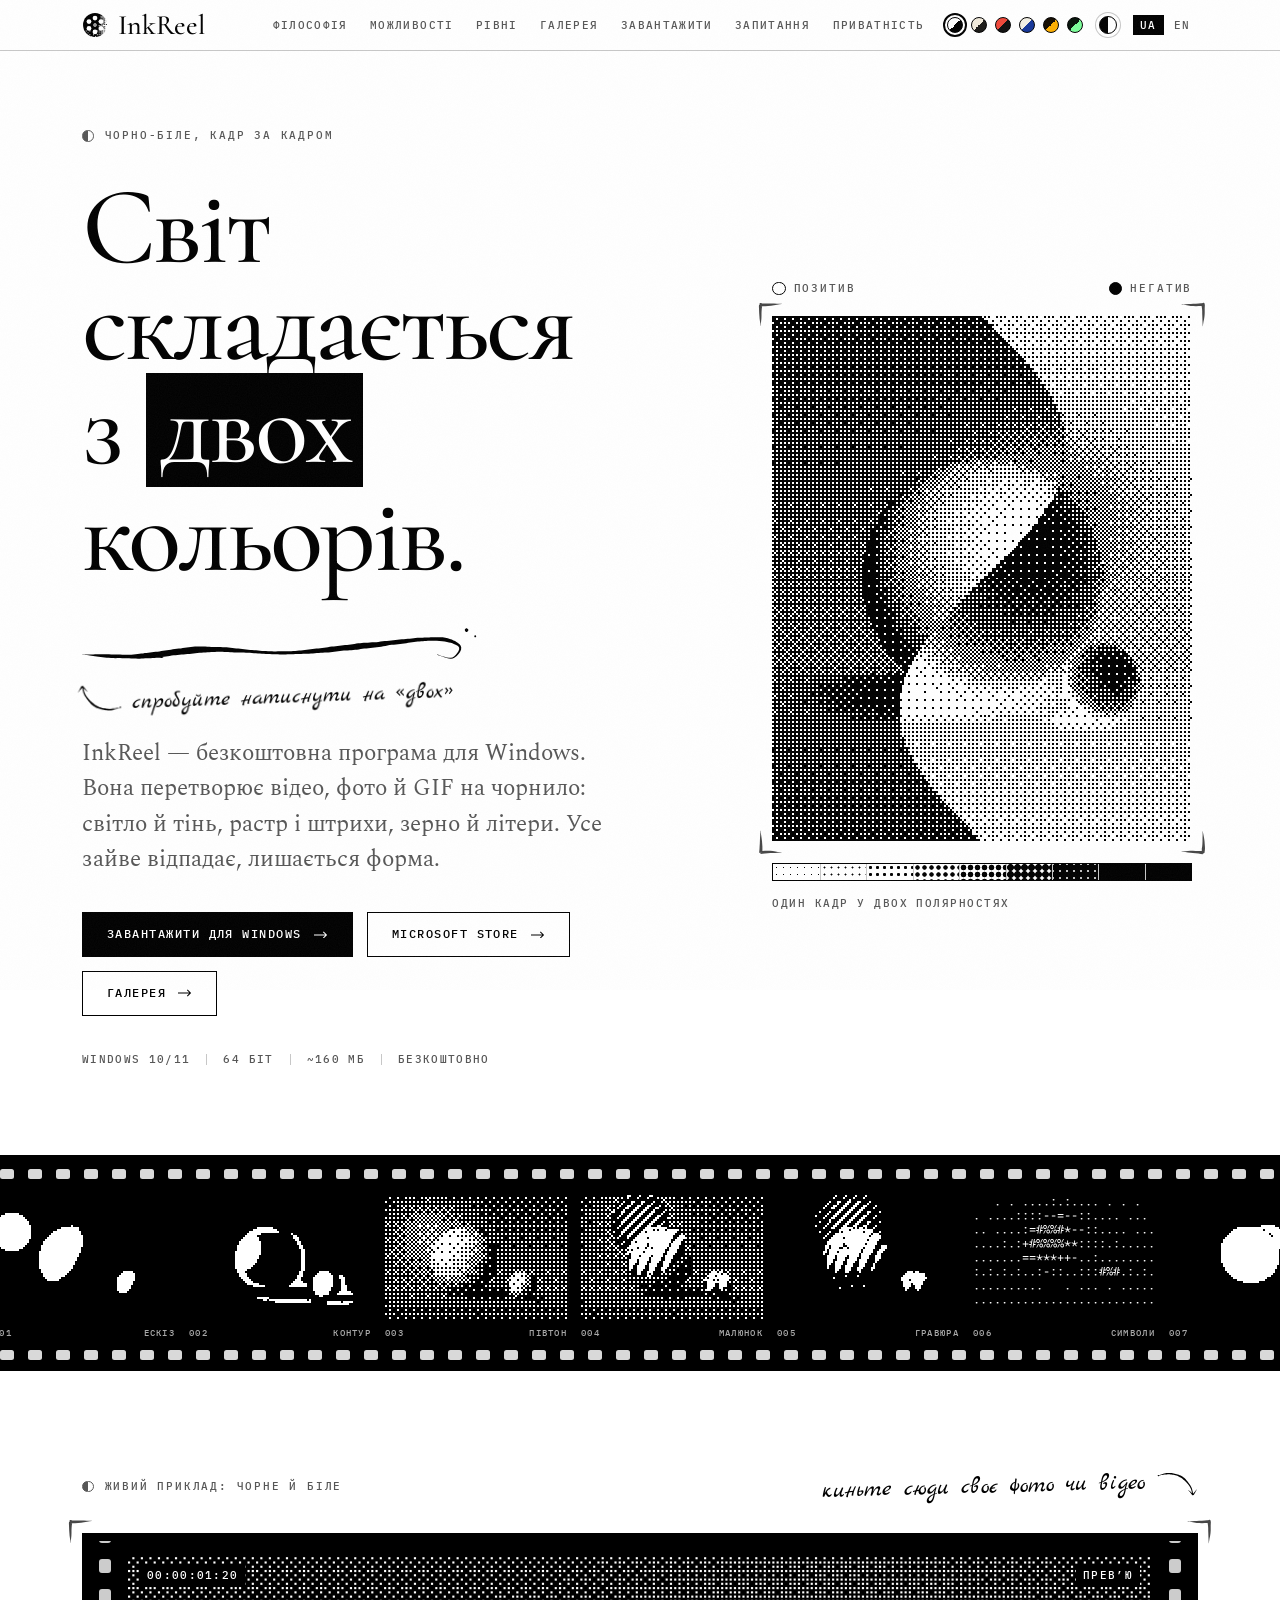
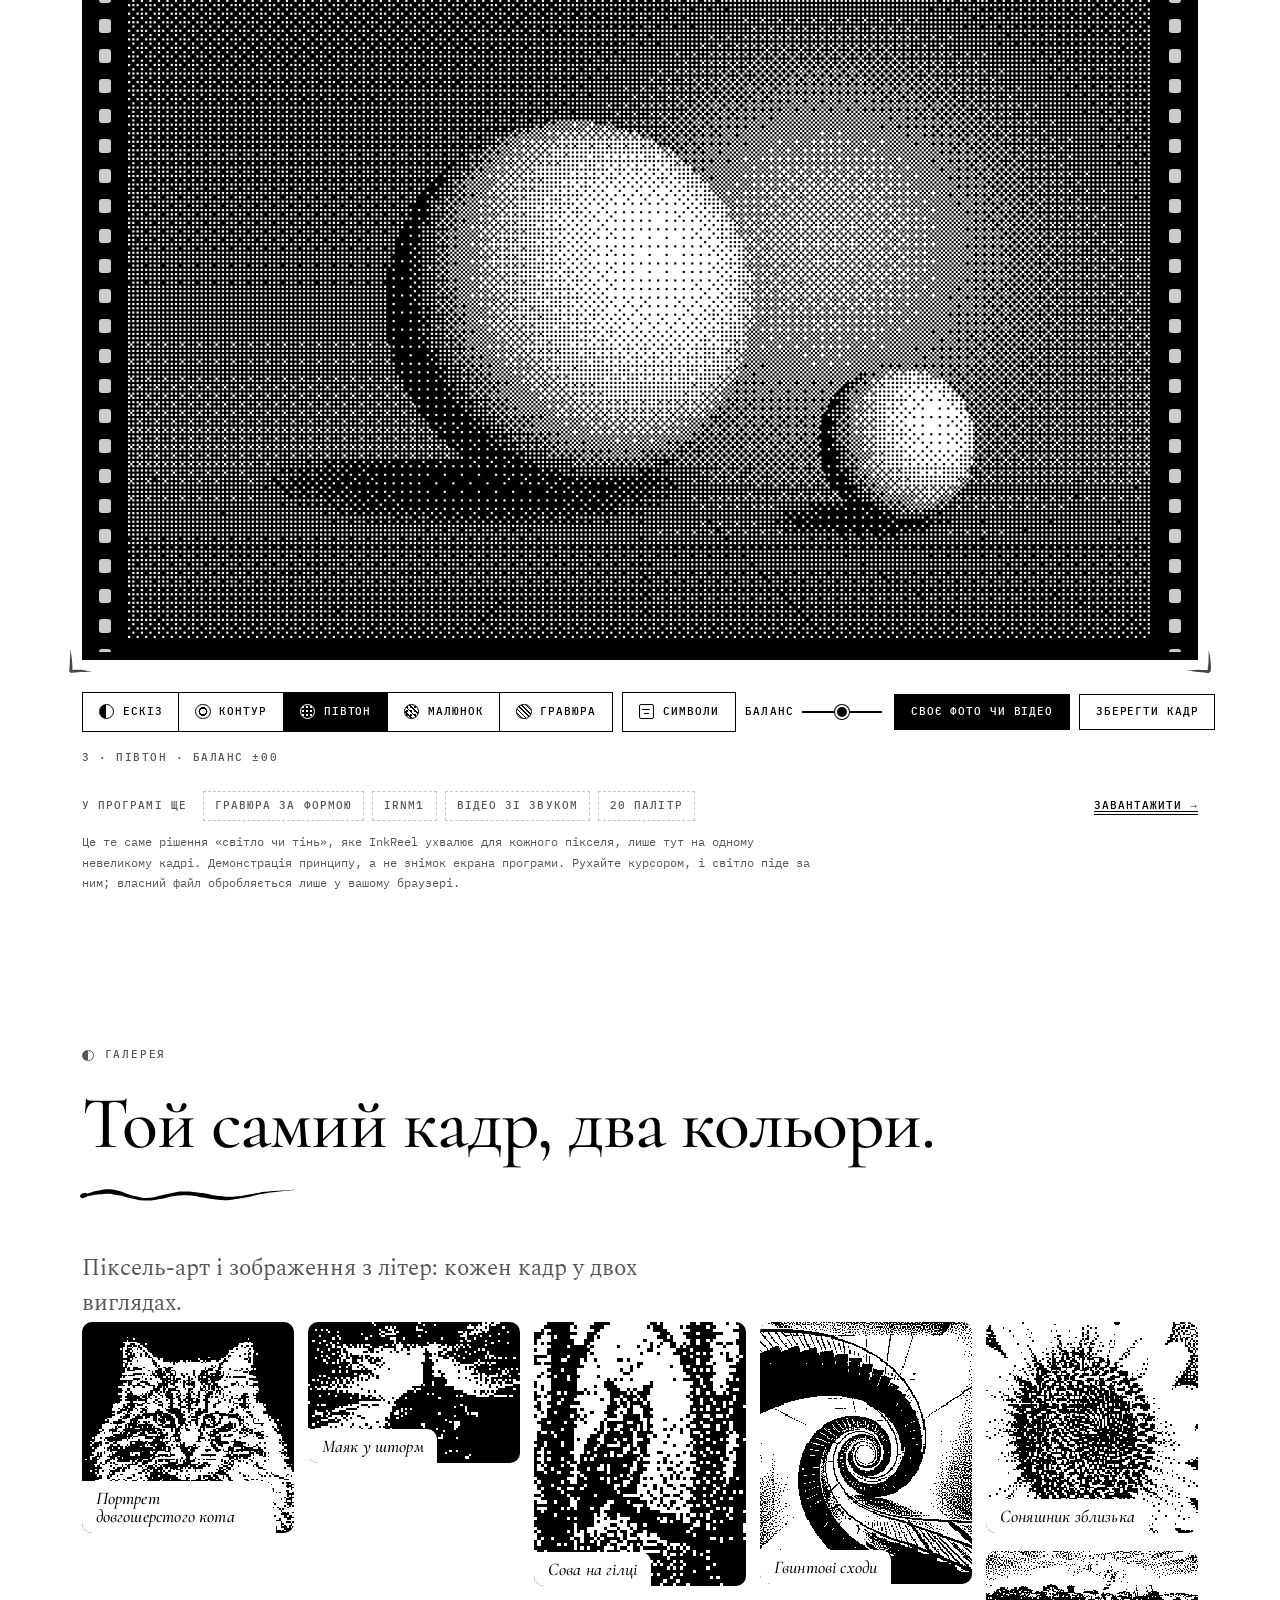
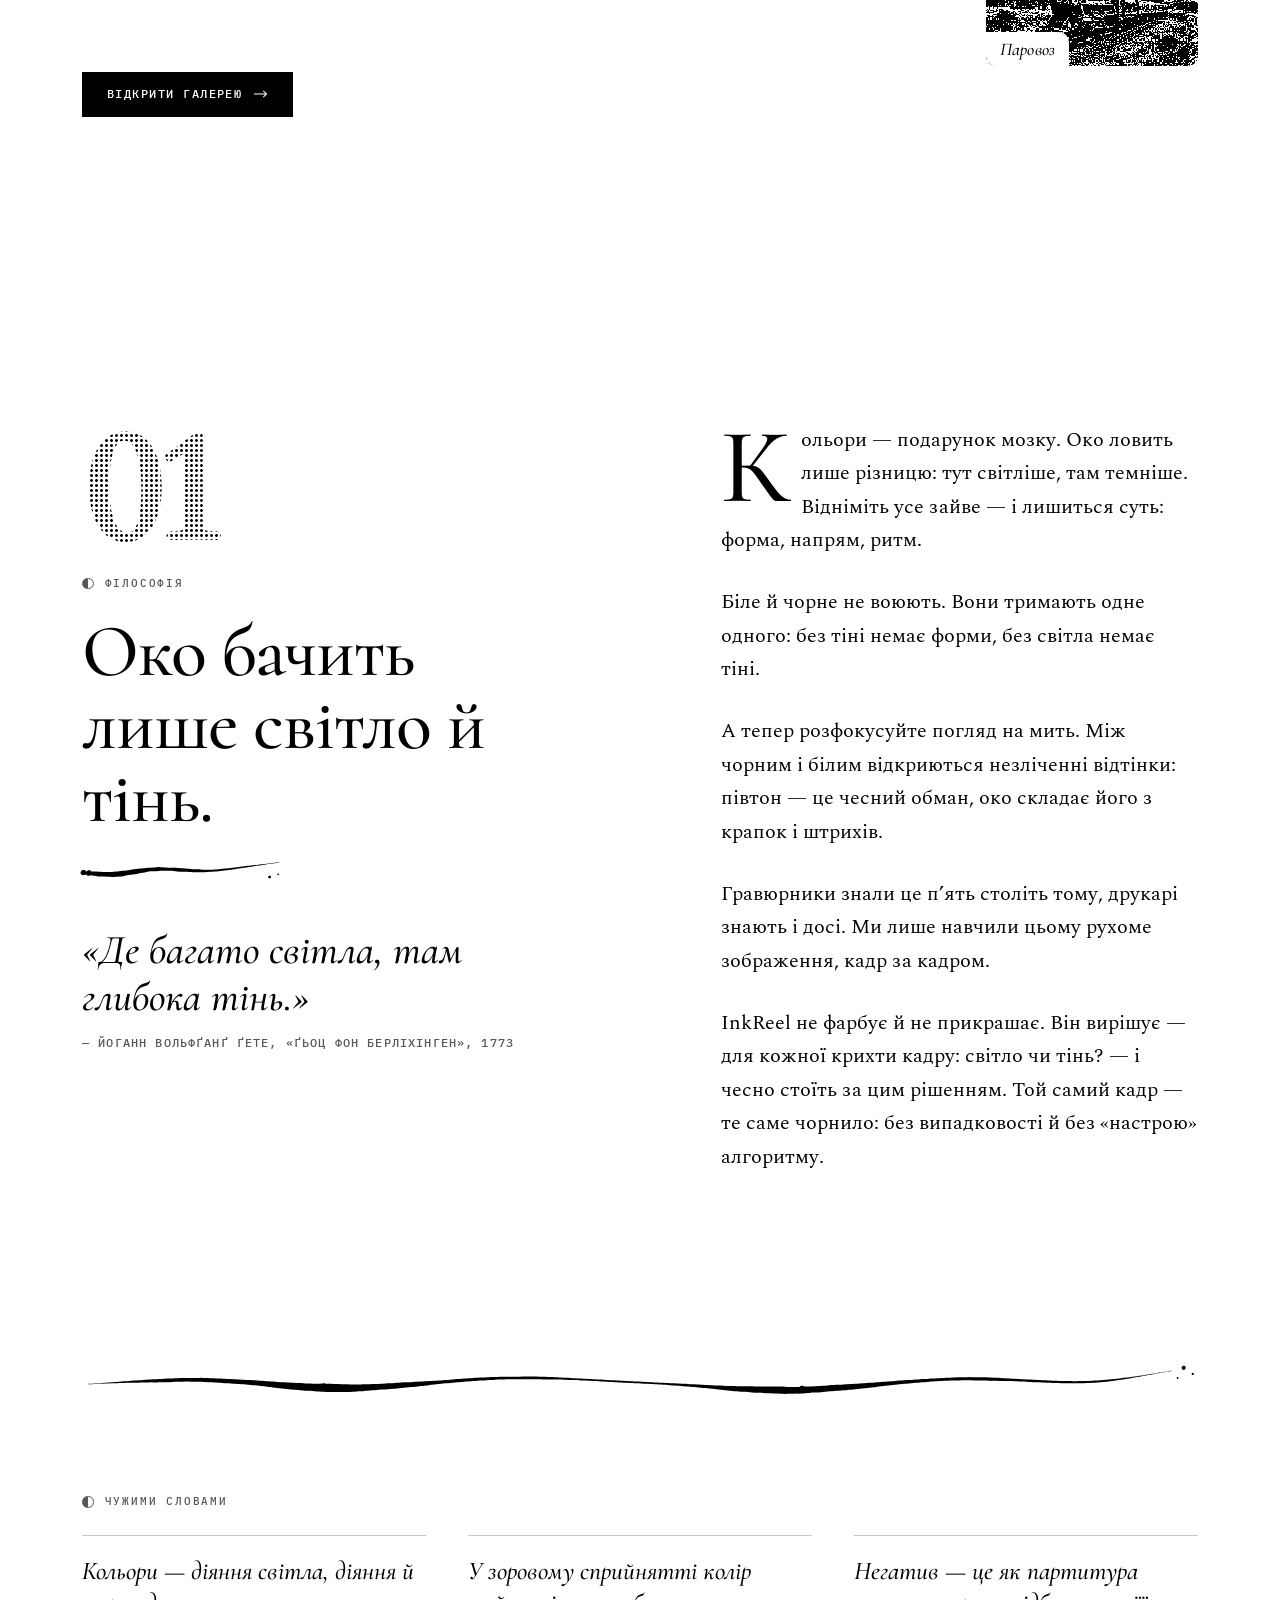
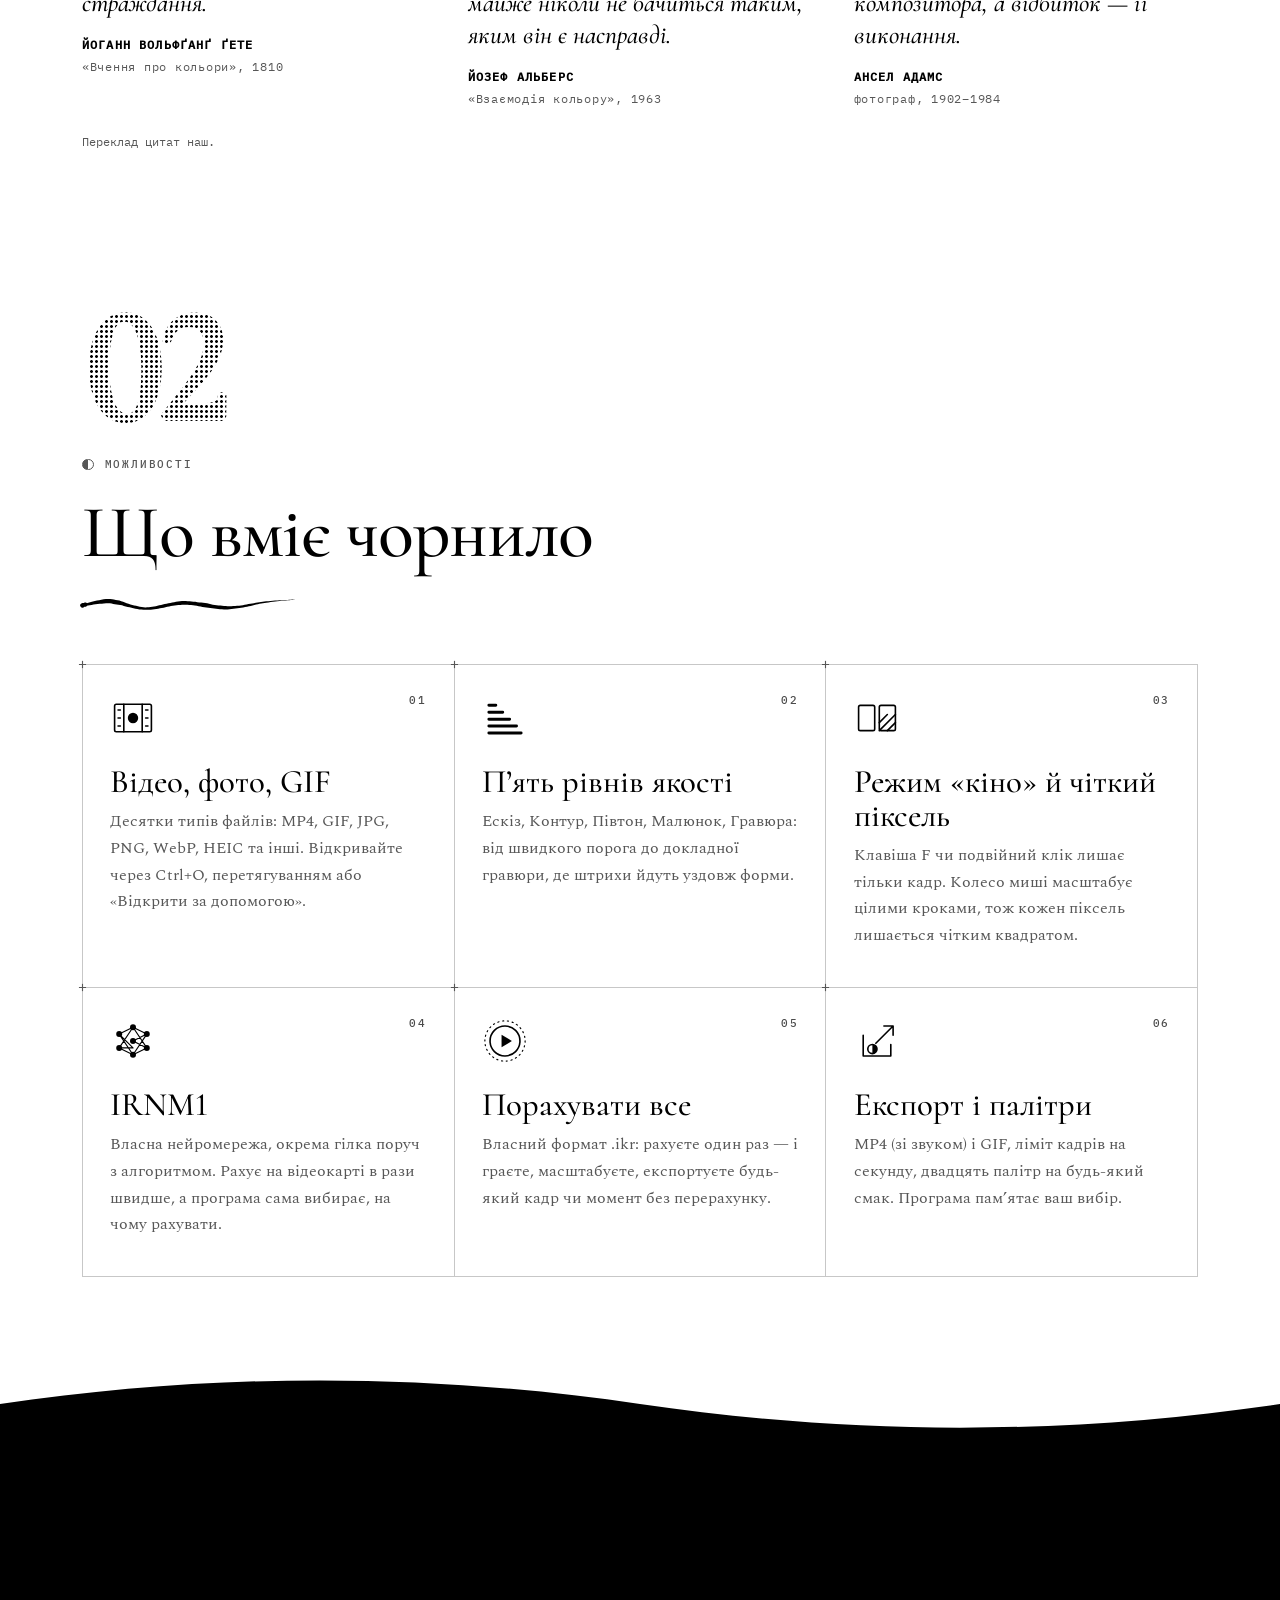
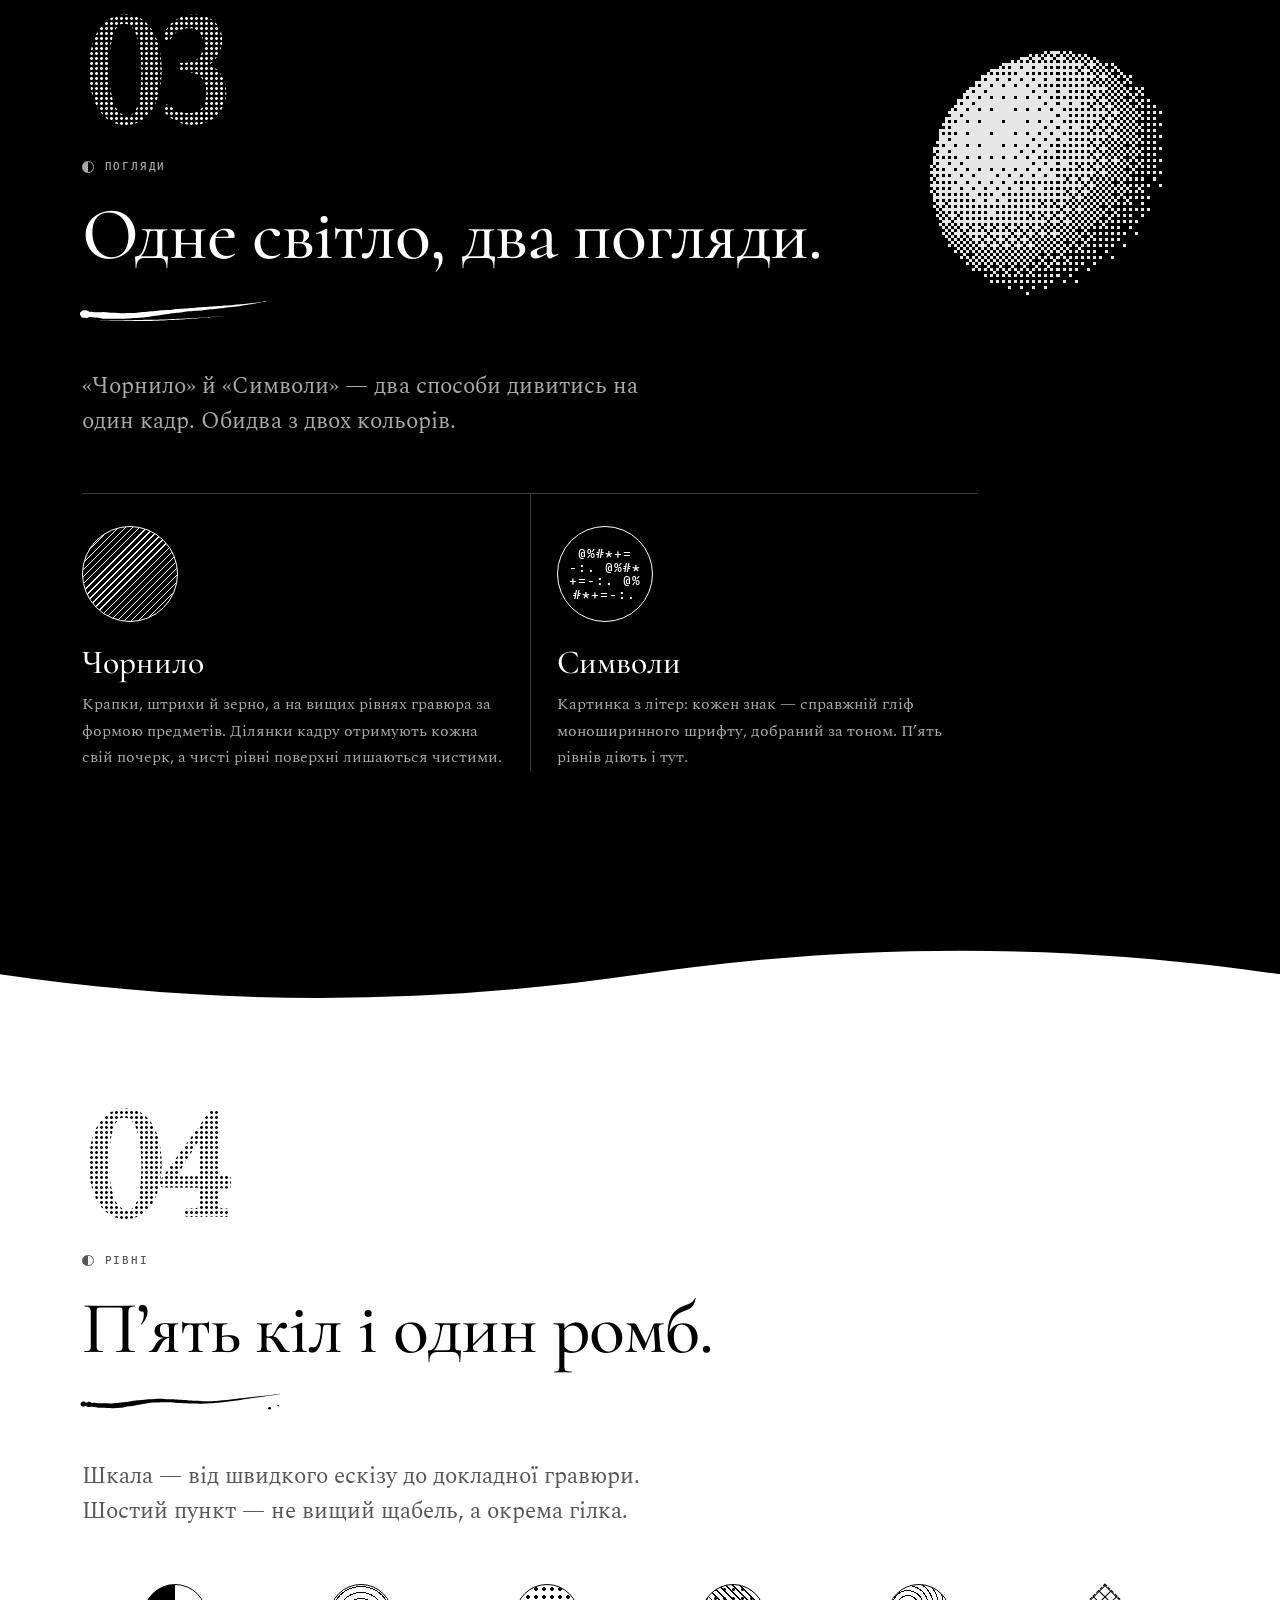
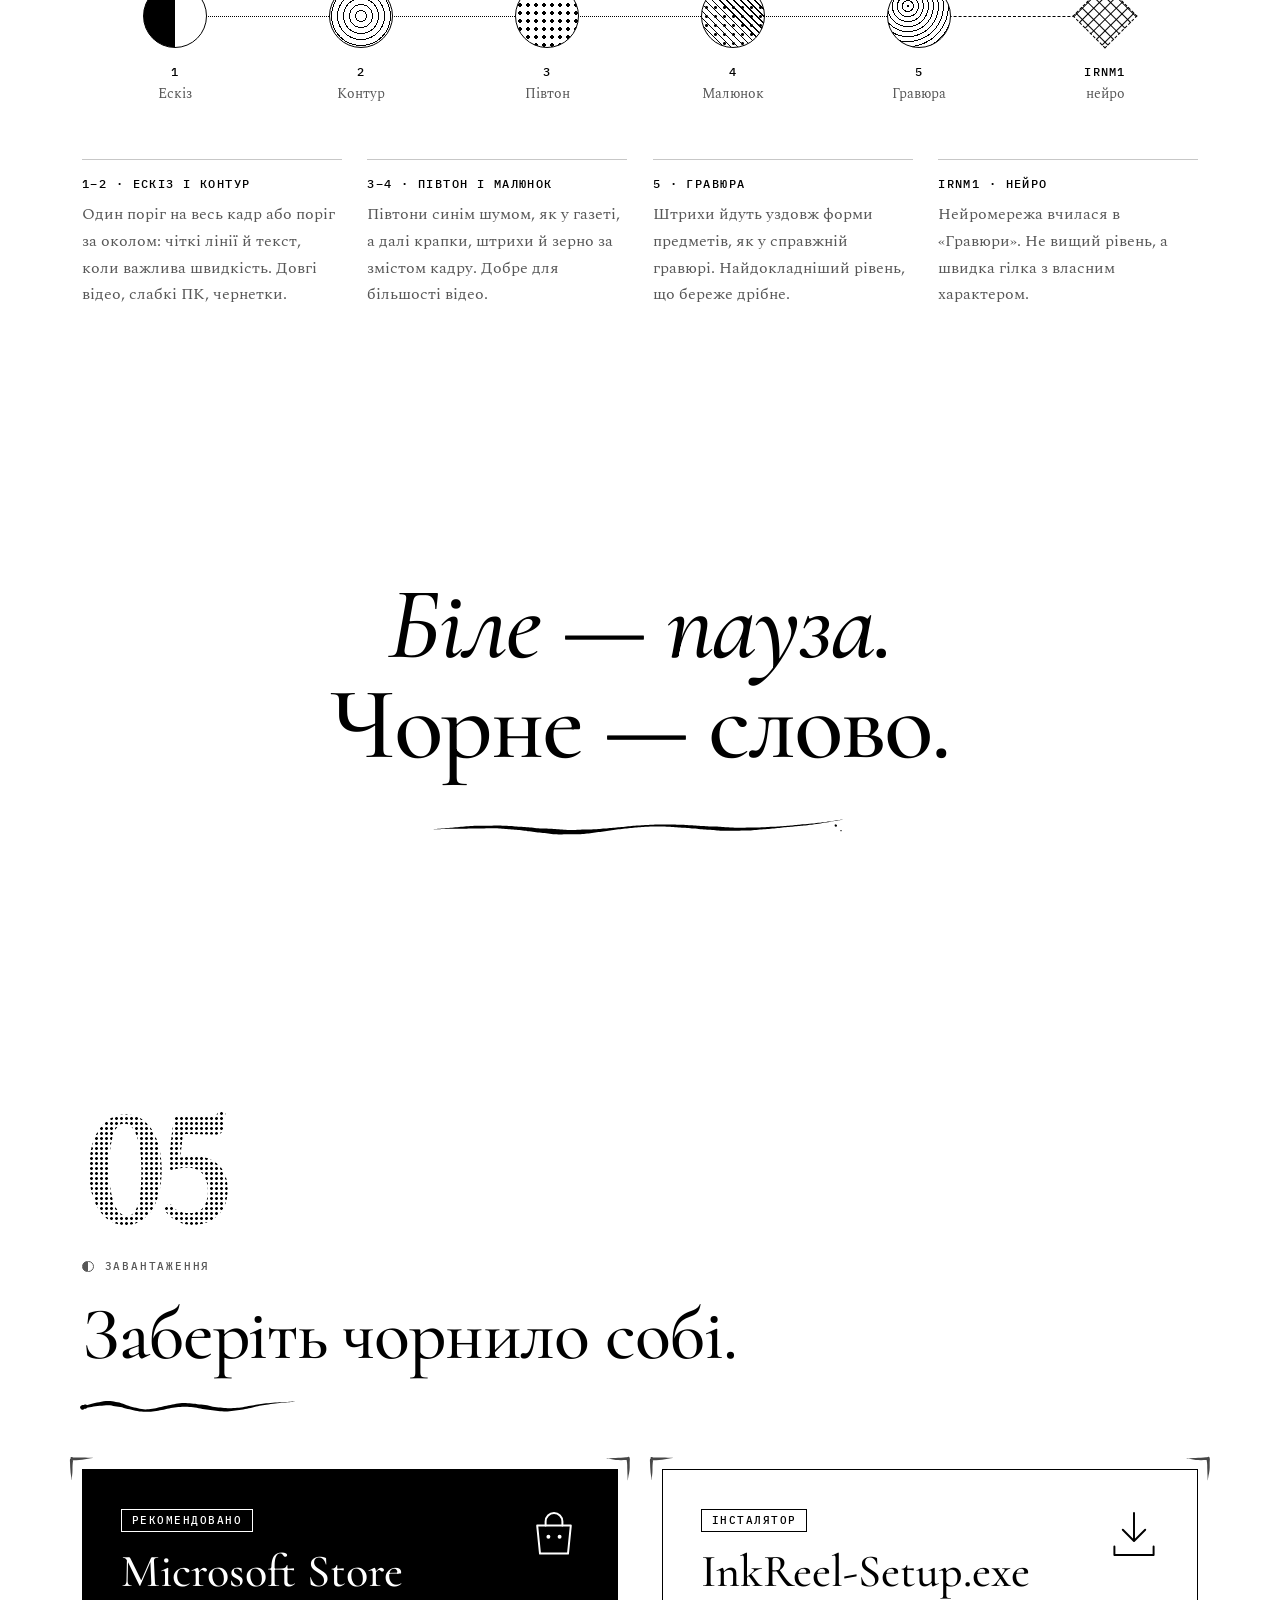
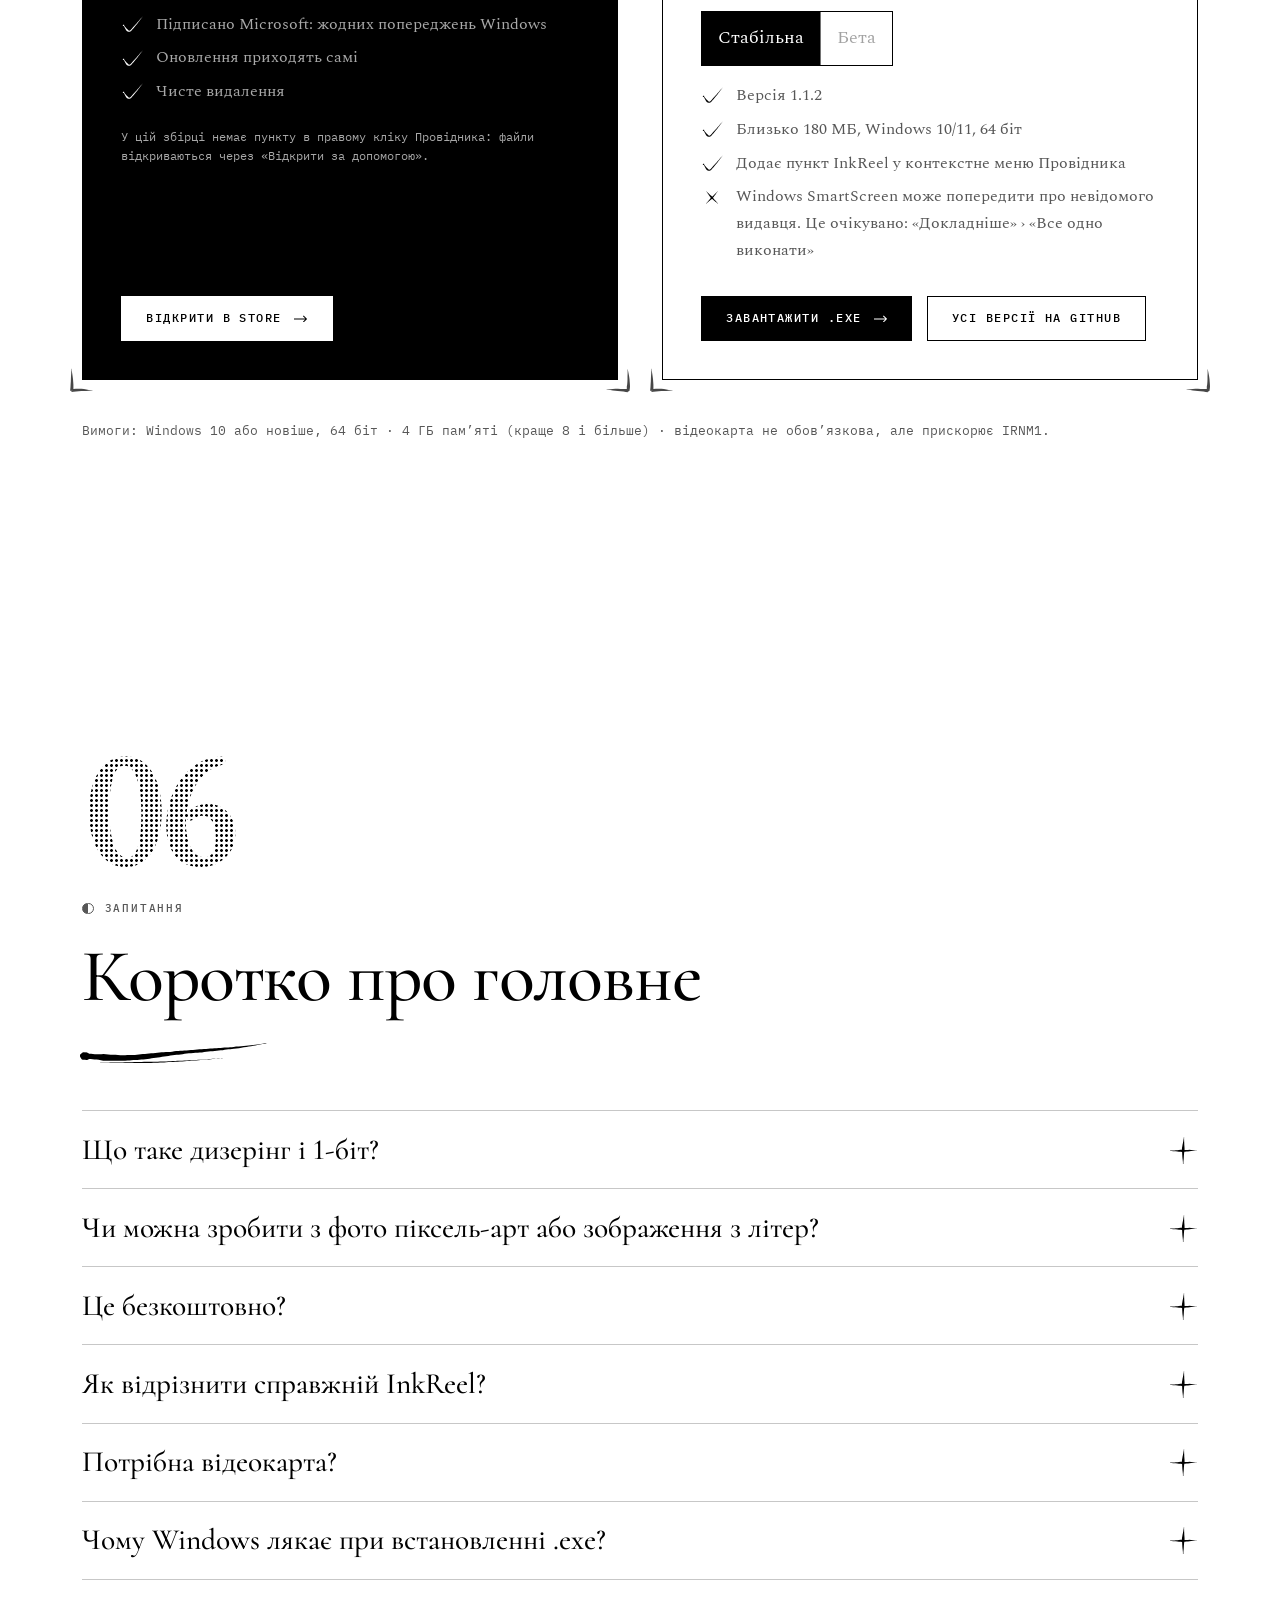
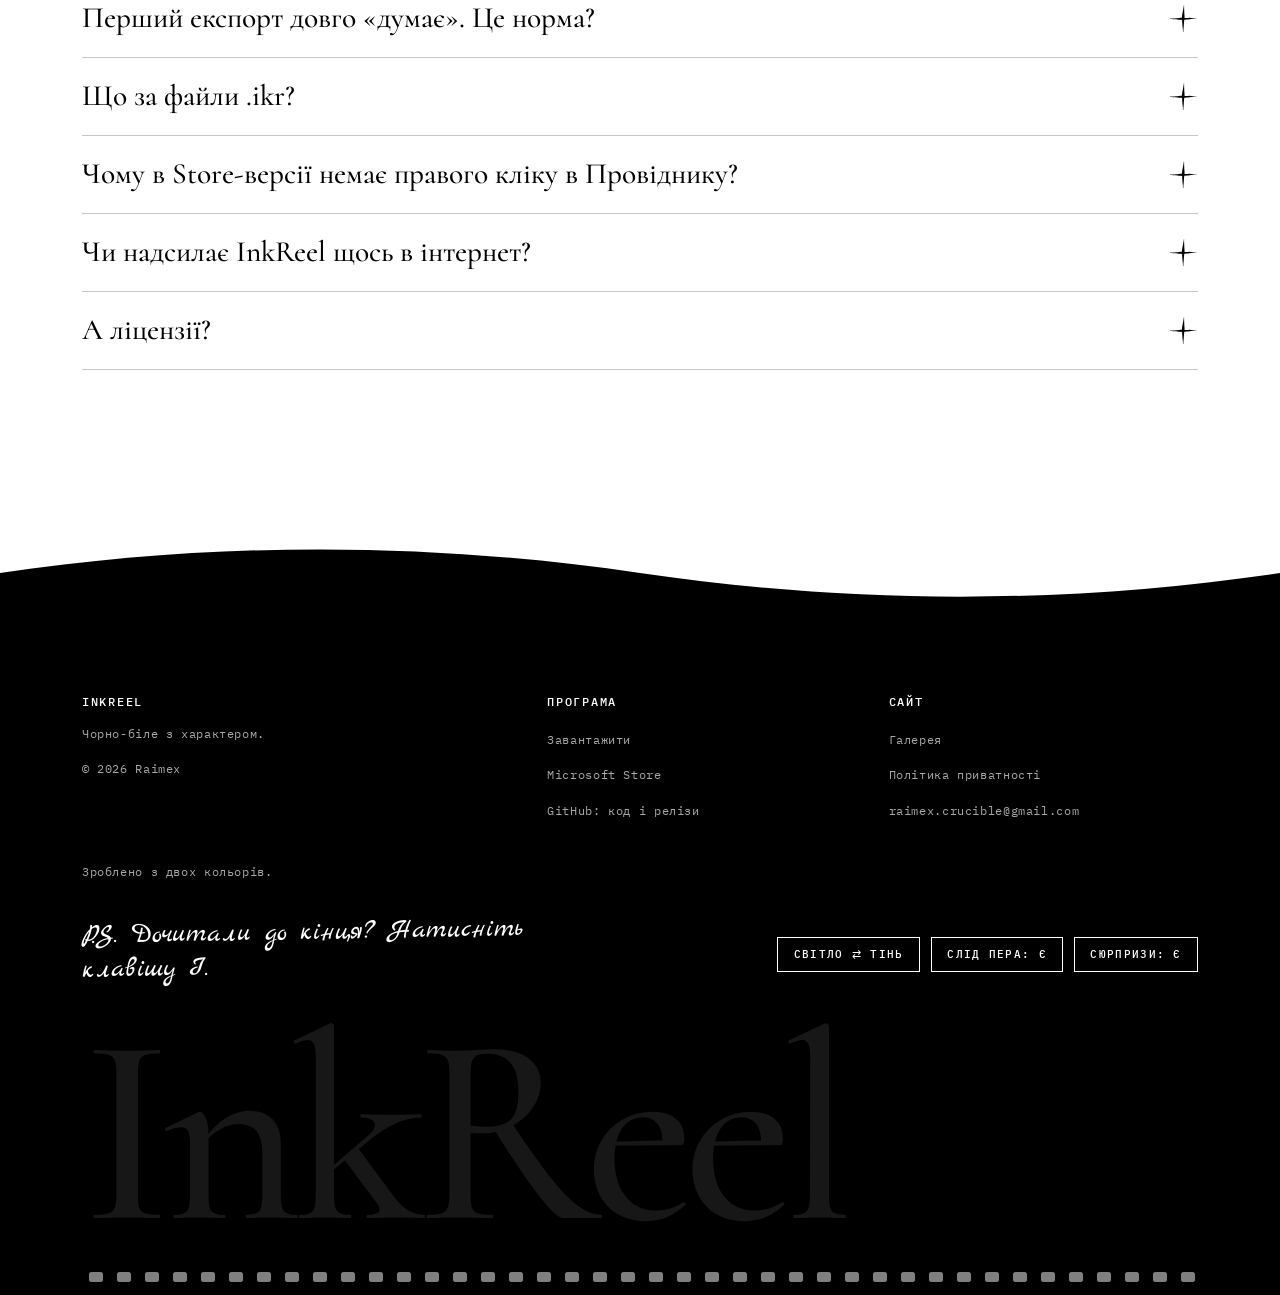
==== commit 750f43d4: "Fix the IRNM1 label on the level scale and the thin sliver in the corners of gallery cards" ====
--- a/index.html
+++ b/index.html
@@ -44,7 +44,7 @@
 <link rel="preload" href="/assets/fonts/spectral-cyrillic-400-normal.woff2" as="font" type="font/woff2" crossorigin>
 <link rel="preload" href="/assets/fonts/cormorant-latin-500-normal.woff2" as="font" type="font/woff2" crossorigin>
 <link rel="preload" href="/assets/fonts/spectral-latin-400-normal.woff2" as="font" type="font/woff2" crossorigin>
-<link rel="stylesheet" href="/assets/style.css?v=c97eb724">
+<link rel="stylesheet" href="/assets/style.css?v=4b2d4177">
 <script>try{var d=document.documentElement,s=localStorage,p=s.getItem('inkreel-palette');if(p){d.setAttribute('data-palette',p)}if(s.getItem('inkreel-flip')==='1'){d.setAttribute('data-flip','')}if(s.getItem('inkreel-seen')==='1'){d.className+=' seen'}}catch(e){}document.documentElement.className+=' js';</script>
 <script defer src="/assets/site.js"></script>
 
--- a/assets/style.css
+++ b/assets/style.css
@@ -640,8 +640,9 @@
 .disc.l3 { background-image: radial-gradient(circle, var(--ink) 1.6px, transparent 2.1px); background-size: 8px 8px; }
 .disc.l4 { background-image: radial-gradient(circle, var(--ink) 1.2px, transparent 1.7px), repeating-linear-gradient(45deg, var(--ink) 0 1px, transparent 1px 5px); background-size: 9px 9px, auto; }
 .disc.l5 { background-image: repeating-radial-gradient(circle at 32% 34%, var(--ink) 0 1px, transparent 1px 5px); }
-.disc.dia { width: 46px; height: 46px; margin-top: 9px; border-radius: 0; border-style: dashed; transform: rotate(45deg); background-image: linear-gradient(var(--ink) 1px, transparent 1px), linear-gradient(90deg, var(--ink) 1px, transparent 1px); background-size: 8px 8px; }
+.disc.dia { width: 46px; height: 46px; margin: 0 auto; border-radius: 0; border-style: dashed; transform: translateY(9px) rotate(45deg); background-image: linear-gradient(var(--ink) 1px, transparent 1px), linear-gradient(90deg, var(--ink) 1px, transparent 1px); background-size: 8px 8px; }
 .ladder .lbl { display: block; margin-top: 1rem; font: 500 0.78rem/1.2 var(--mono); letter-spacing: 0.1em; text-transform: uppercase; }
+.ladder li.br .lbl { margin-top: calc(1rem + 18px); }   /* ромб нижчий за круг на 18 px: підписи стоять на одній лінії з рештою */
 .ladder .sub { display: block; margin-top: 0.2rem; font-size: 0.86rem; color: var(--dim); }
 .notes { display: grid; grid-template-columns: repeat(4, 1fr); gap: 1.6rem; margin-top: 3.4rem; }
 .notes div { border-top: 1px solid var(--line); padding-top: 1rem; }
@@ -864,8 +865,11 @@
 .gcard.promo h3 { margin: 0; font-size: clamp(1.5rem, 2.2vw, 1.9rem); line-height: 1.1; color: var(--ink); }
 .gcard.promo p { margin: 0; color: color-mix(in srgb, var(--ink) 82%, var(--paper)); font-size: 0.95rem; }
 .gcard.promo .btn { max-width: 100%; }
-.split .cap { position: absolute; left: 0; bottom: 0; max-width: 90%; padding: 0.5rem 0.85rem 0.45rem; background: var(--paper); color: var(--ink); font: italic 500 1.12rem/1.05 var(--display); letter-spacing: 0.01em; border-radius: 0 var(--r) 0 var(--r); pointer-events: none; transition: transform 0.6s cubic-bezier(.2,.85,.2,1), opacity 0.25s; }
-.split .cap[data-c="br"], .split .cap[data-c="tl"] { border-radius: var(--r) 0 var(--r) 0; }
+.split .cap { position: absolute; left: 0; bottom: 0; max-width: 90%; padding: 0.5rem 0.85rem 0.45rem; background: var(--paper); color: var(--ink); font: italic 500 1.12rem/1.05 var(--display); letter-spacing: 0.01em; border-radius: 0 var(--r) 0 0; pointer-events: none; transition: transform 0.6s cubic-bezier(.2,.85,.2,1), opacity 0.25s; }
+/* кут, яким назва торкається краю картки, лишається прямим: його округлює сама картка (overflow), а власне округлення давало тонкий серпик картинки в куті; заокруглений лише внутрішній кут */
+.split .cap[data-c="br"] { border-radius: var(--r) 0 0 0; }
+.split .cap[data-c="tl"] { border-radius: 0 0 var(--r) 0; }
+.split .cap[data-c="tr"] { border-radius: 0 0 0 var(--r); }
 .split .cap.vanish { opacity: 0; transition: opacity 0.2s; }
 .gcard.promo::after, .gcta::before { content: ""; position: absolute; inset: 0; background: #fff; mix-blend-mode: difference; clip-path: circle(0 at var(--mx, 50%) var(--my, 50%)); transition: clip-path 0.75s cubic-bezier(.2,.7,.2,1); pointer-events: none; border-radius: inherit; z-index: 3; }
 .gcard.promo:hover::after, .gcard.promo:focus-within::after, .gcta:hover::before, .gcta:focus-within::before { clip-path: circle(170% at var(--mx, 50%) var(--my, 50%)); }
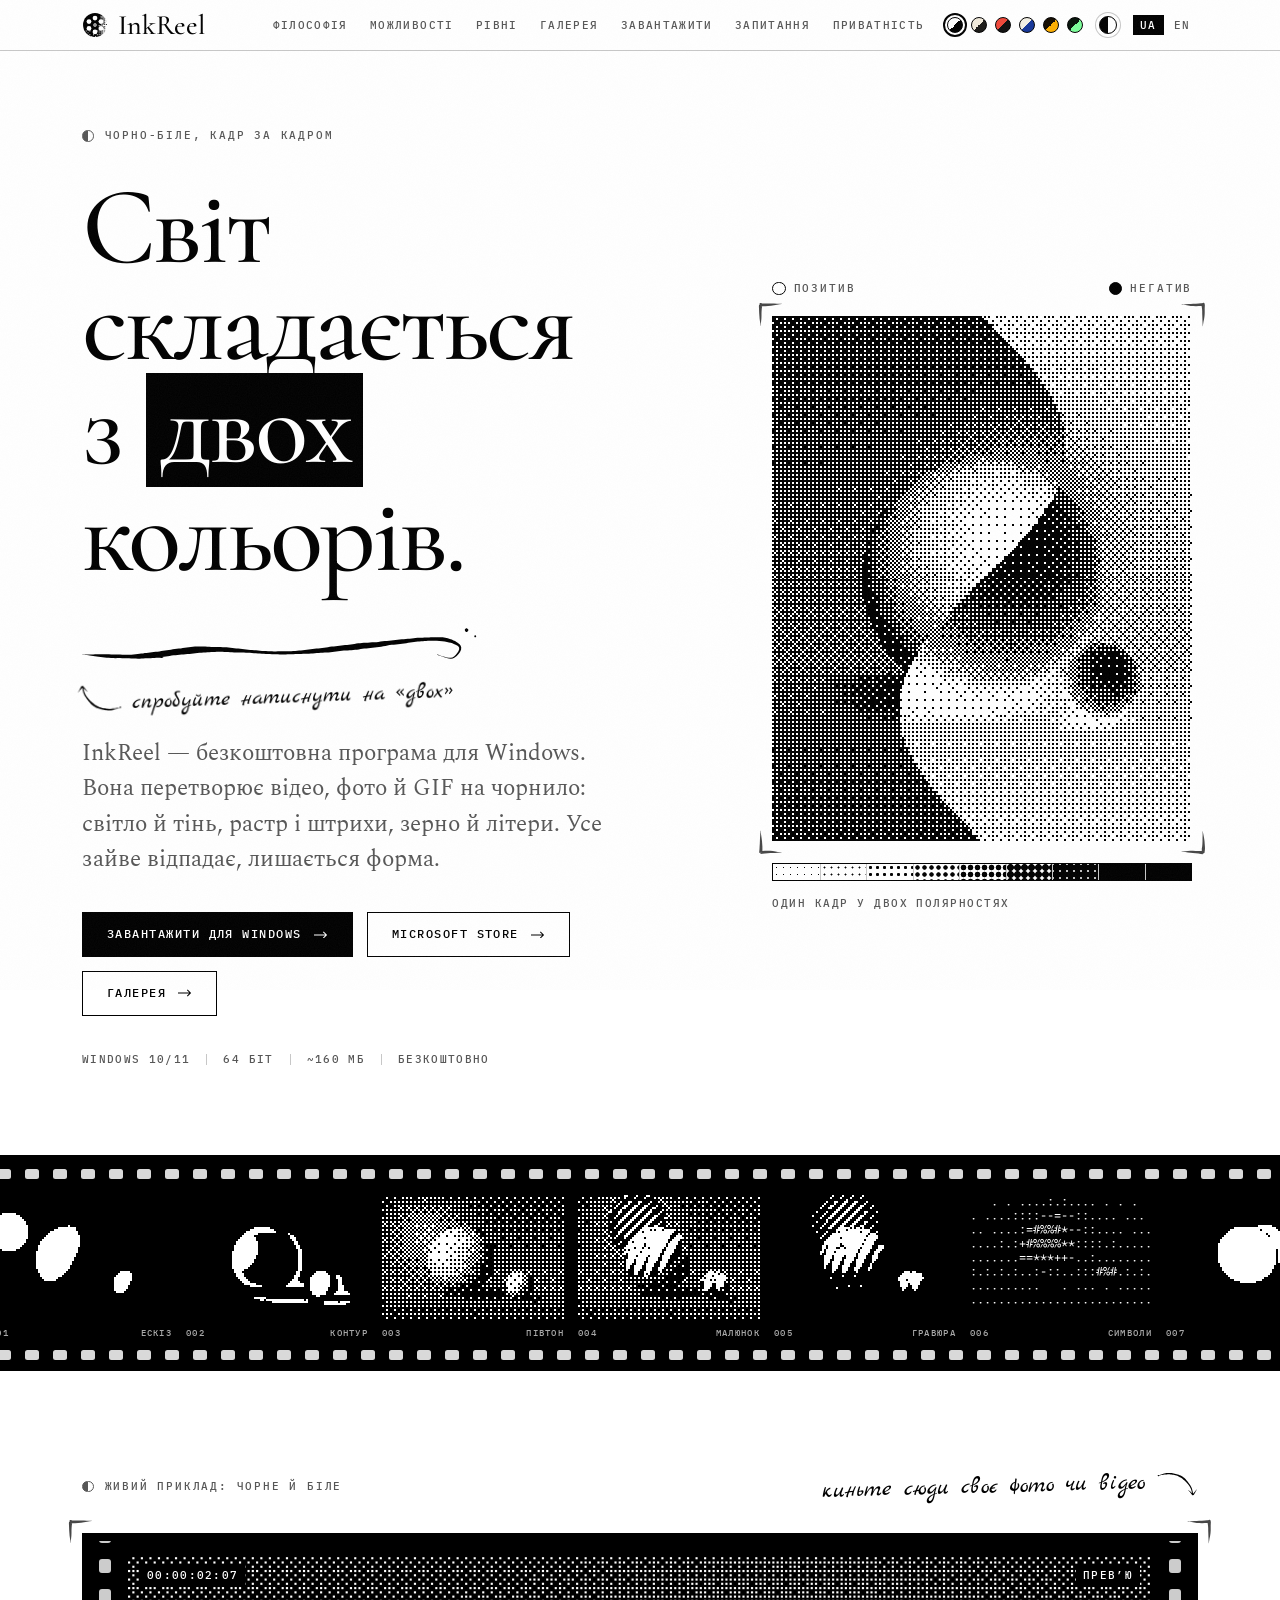
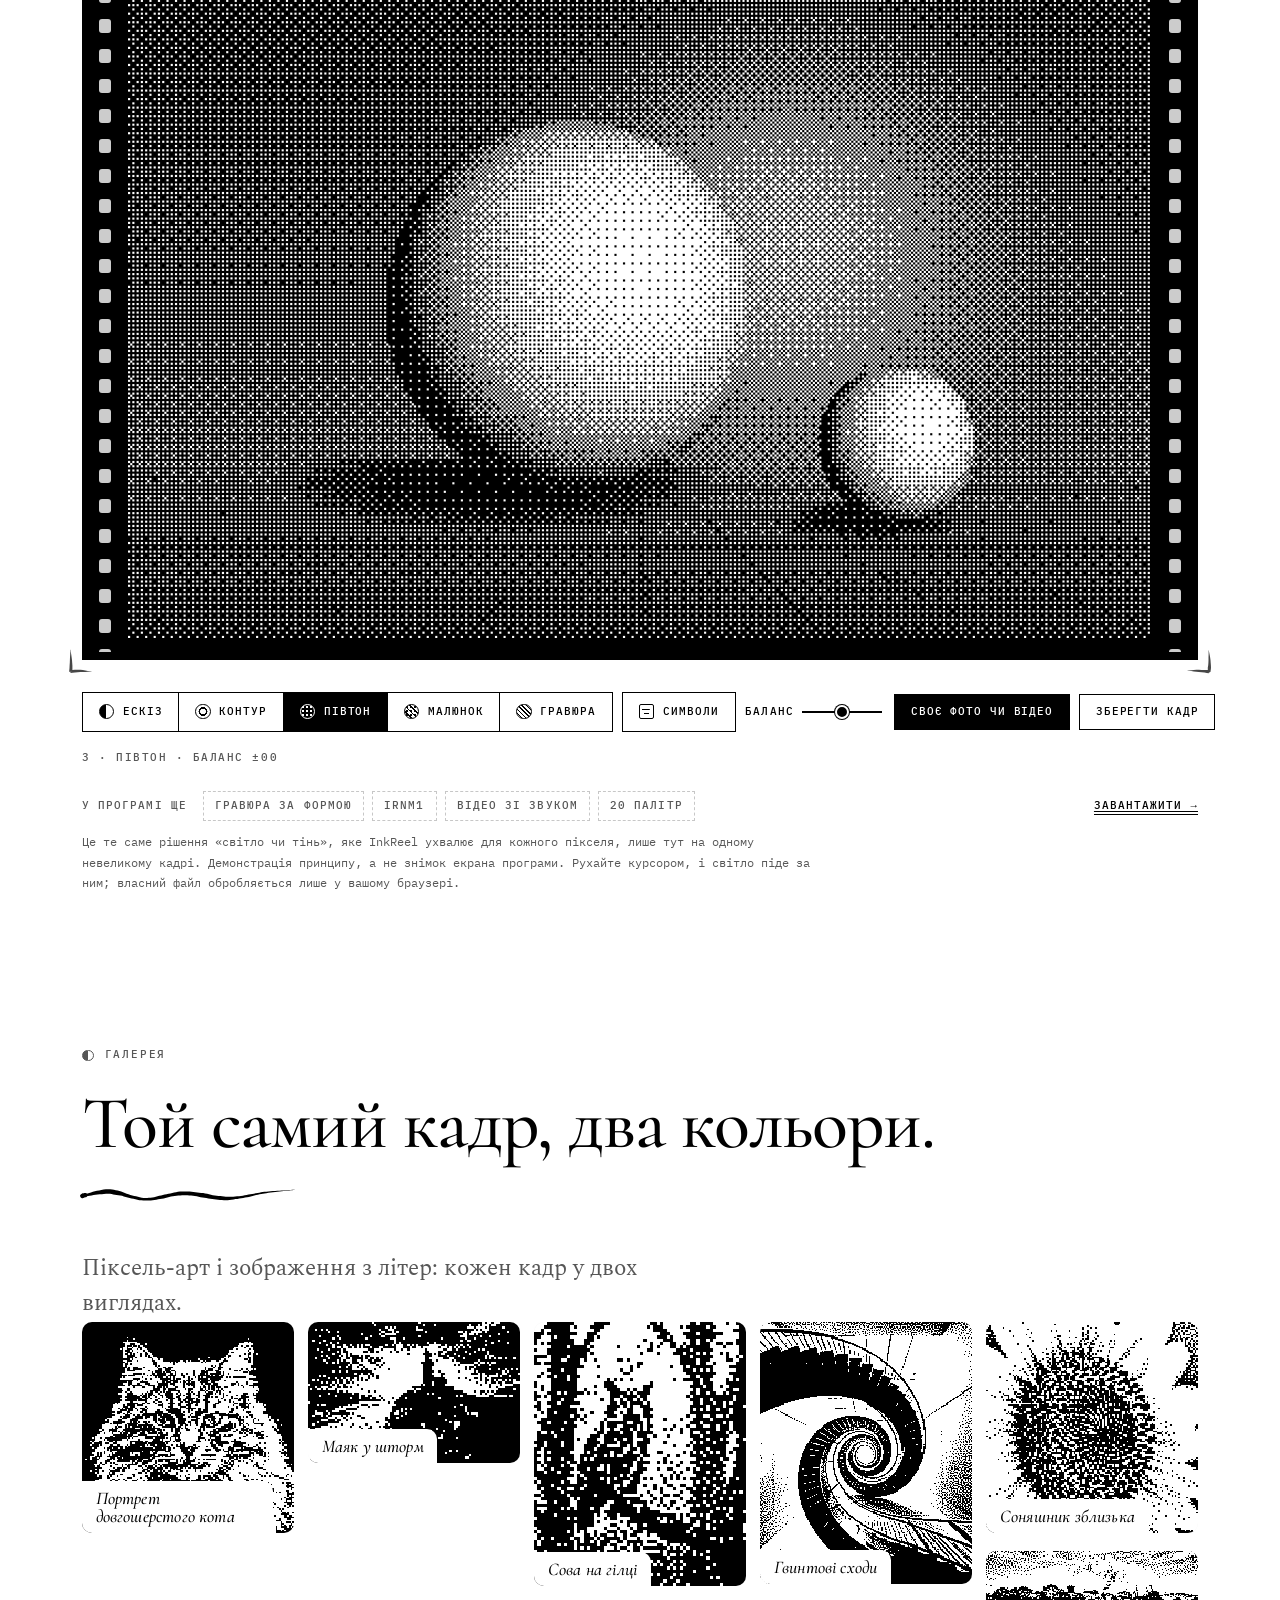
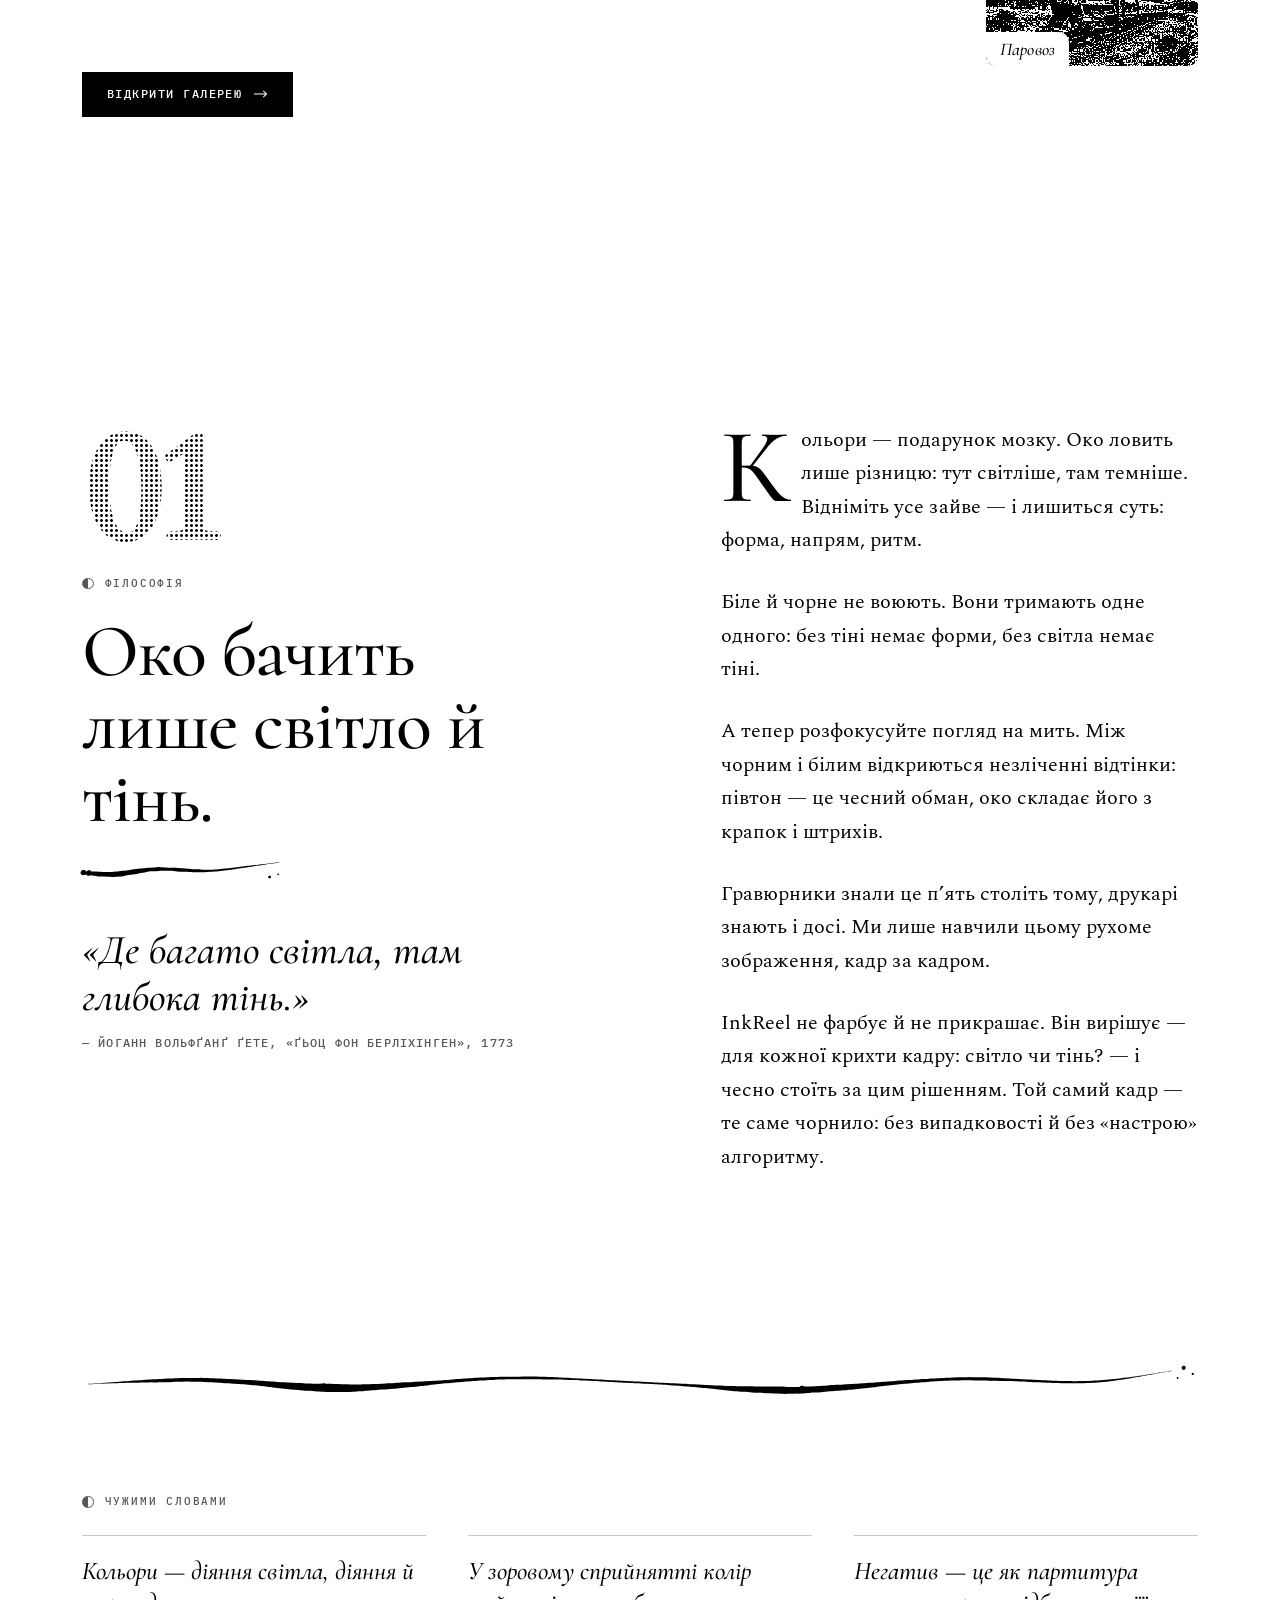
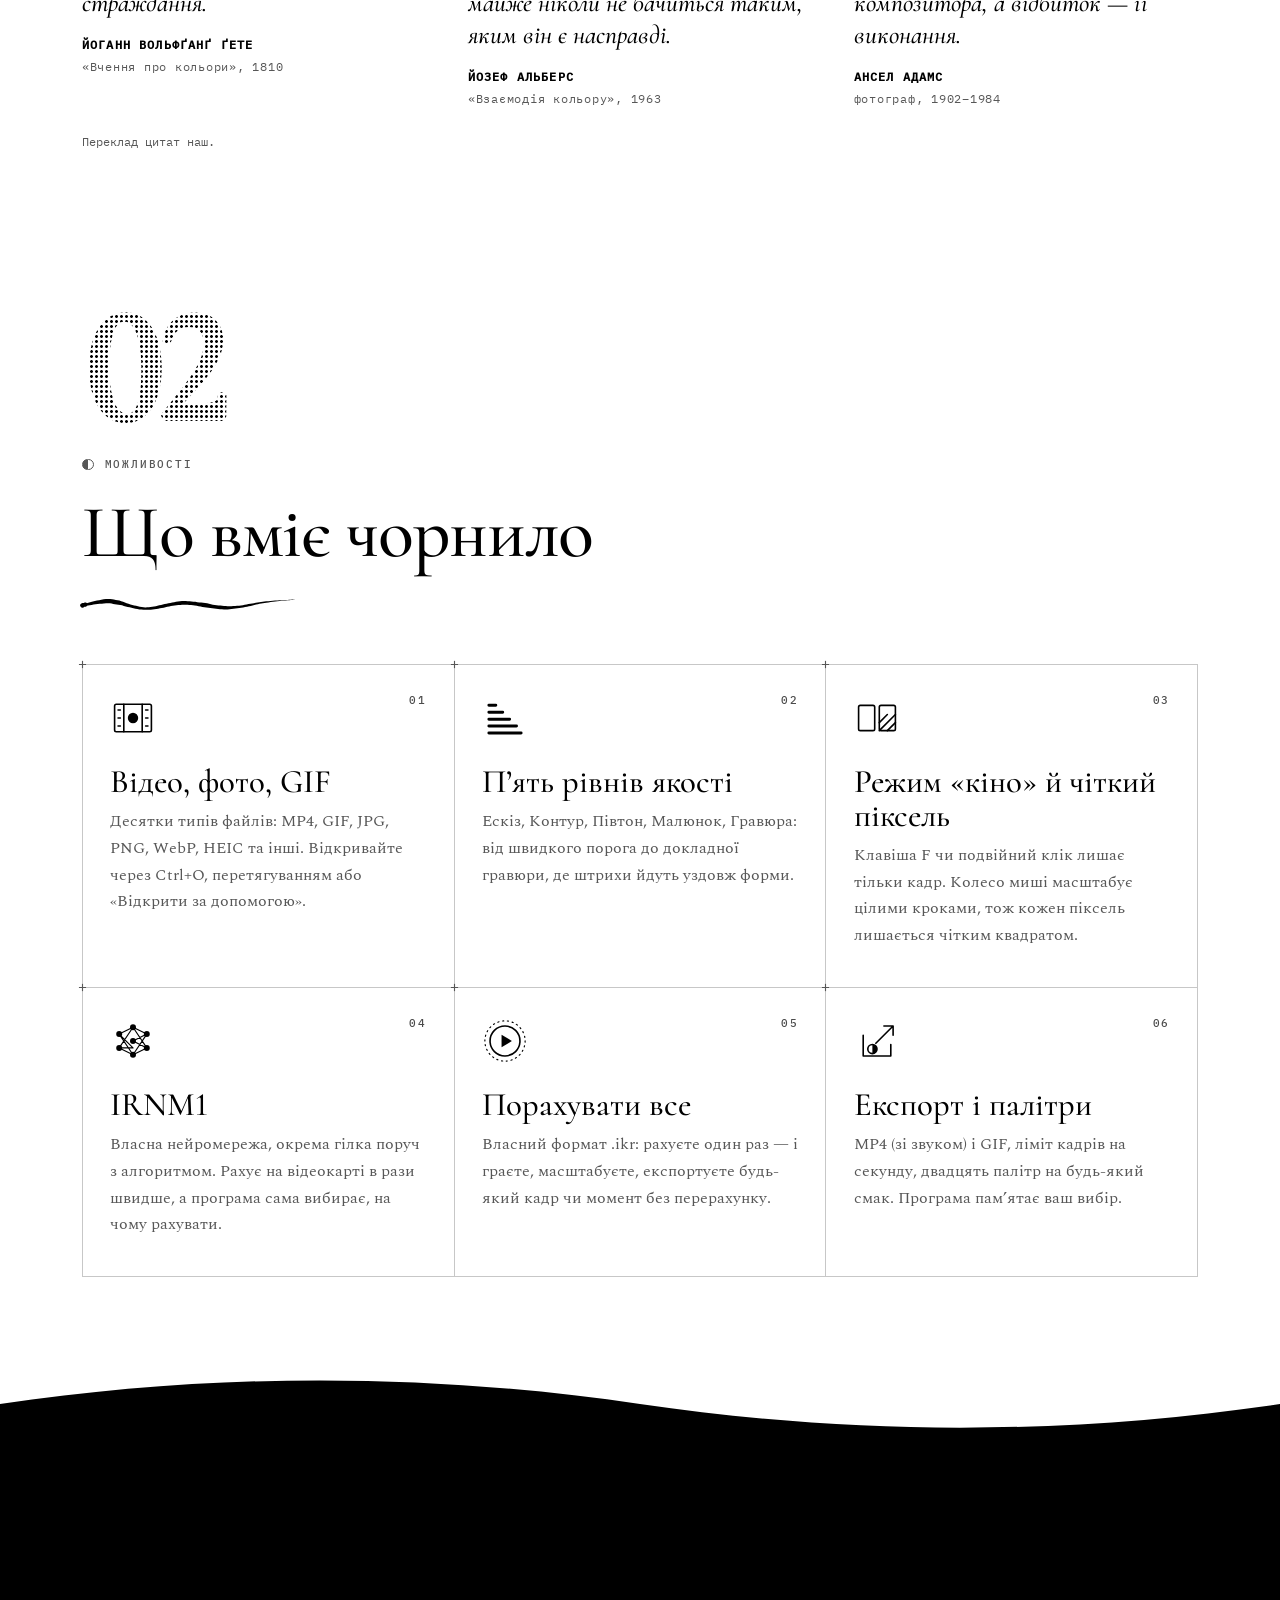
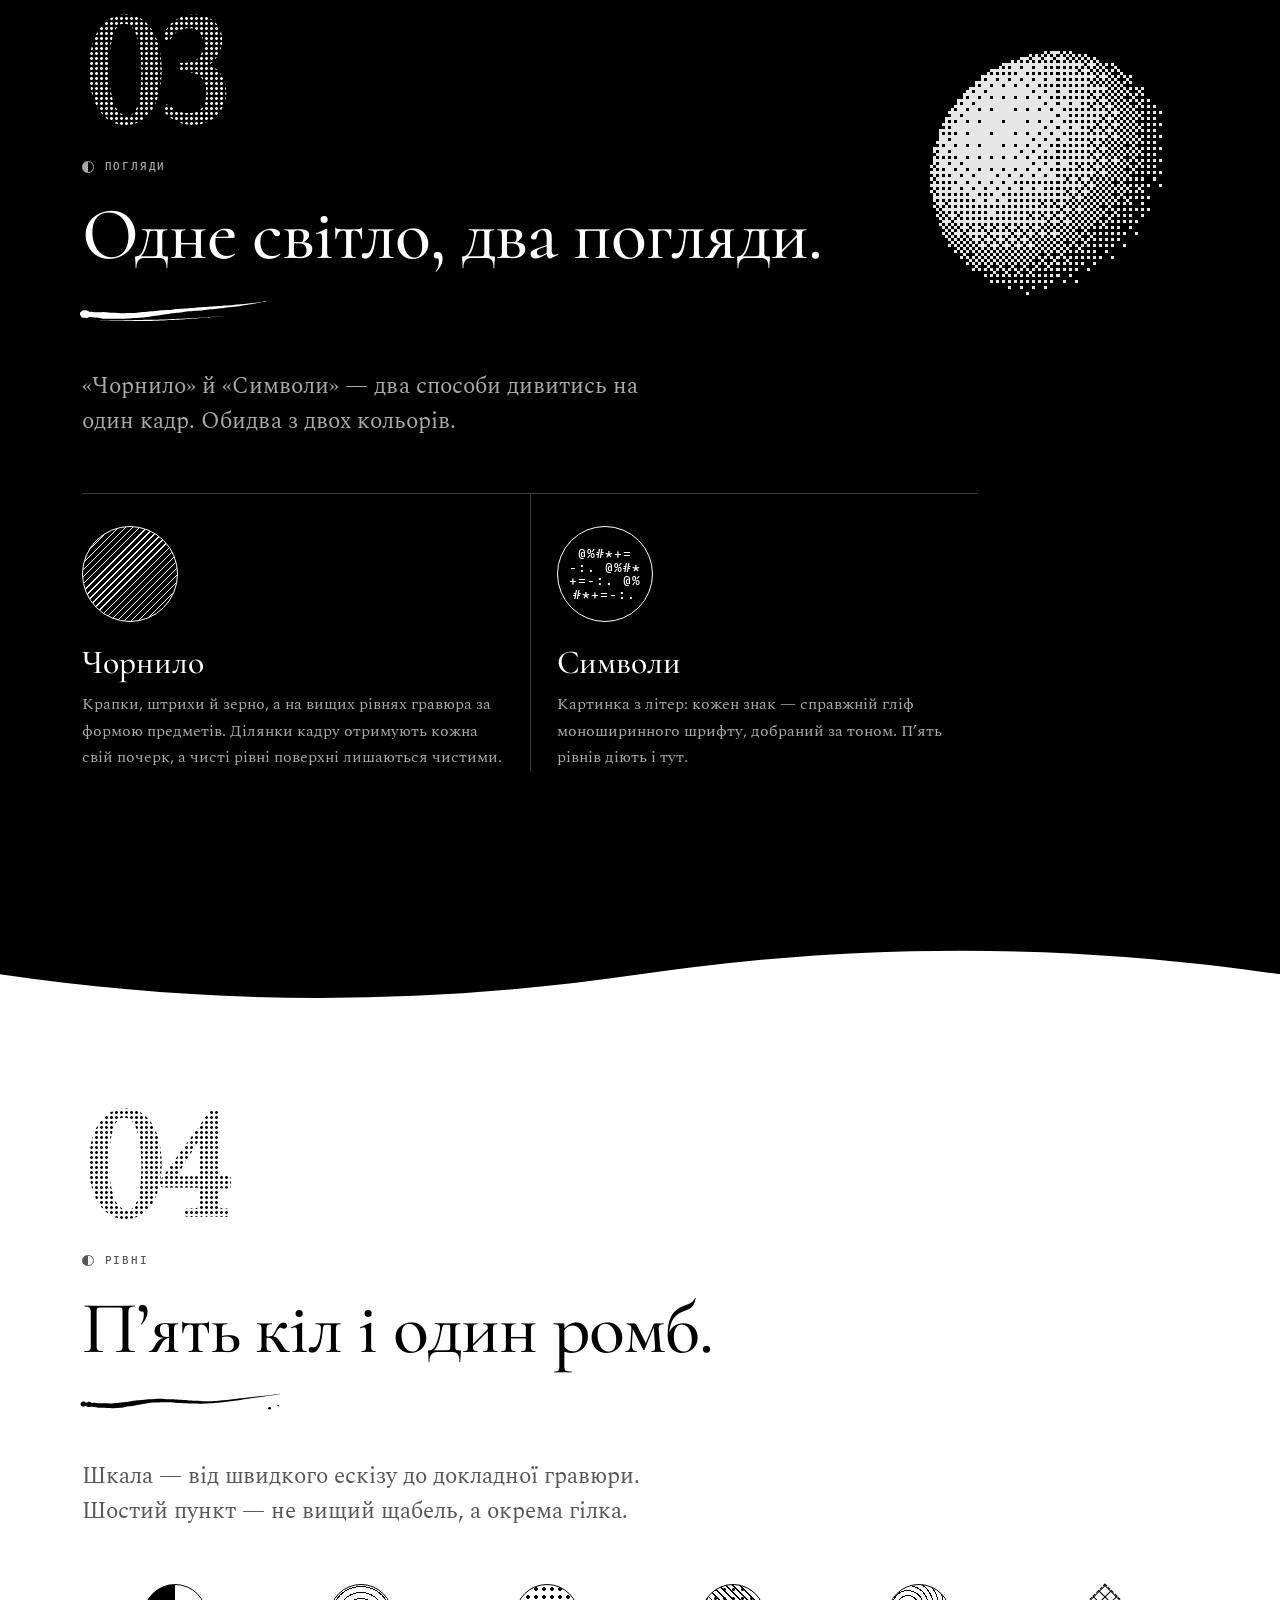
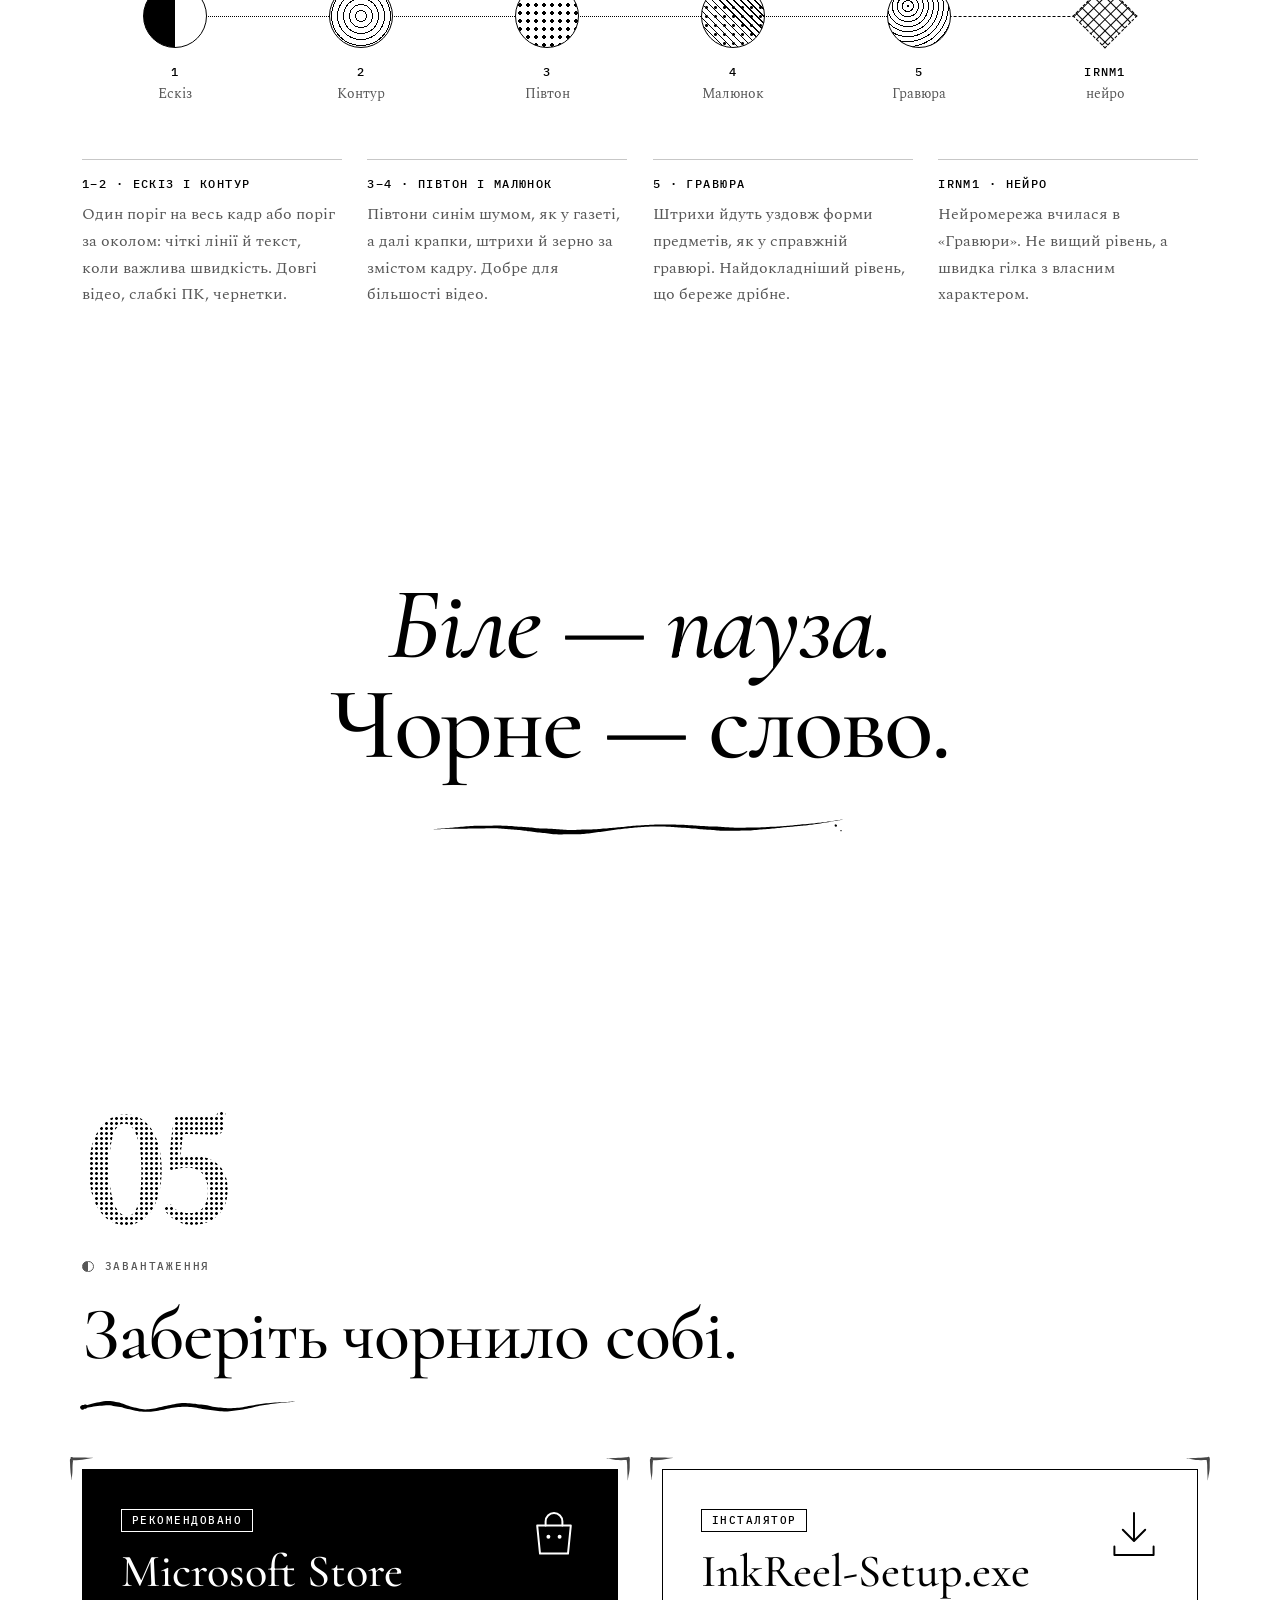
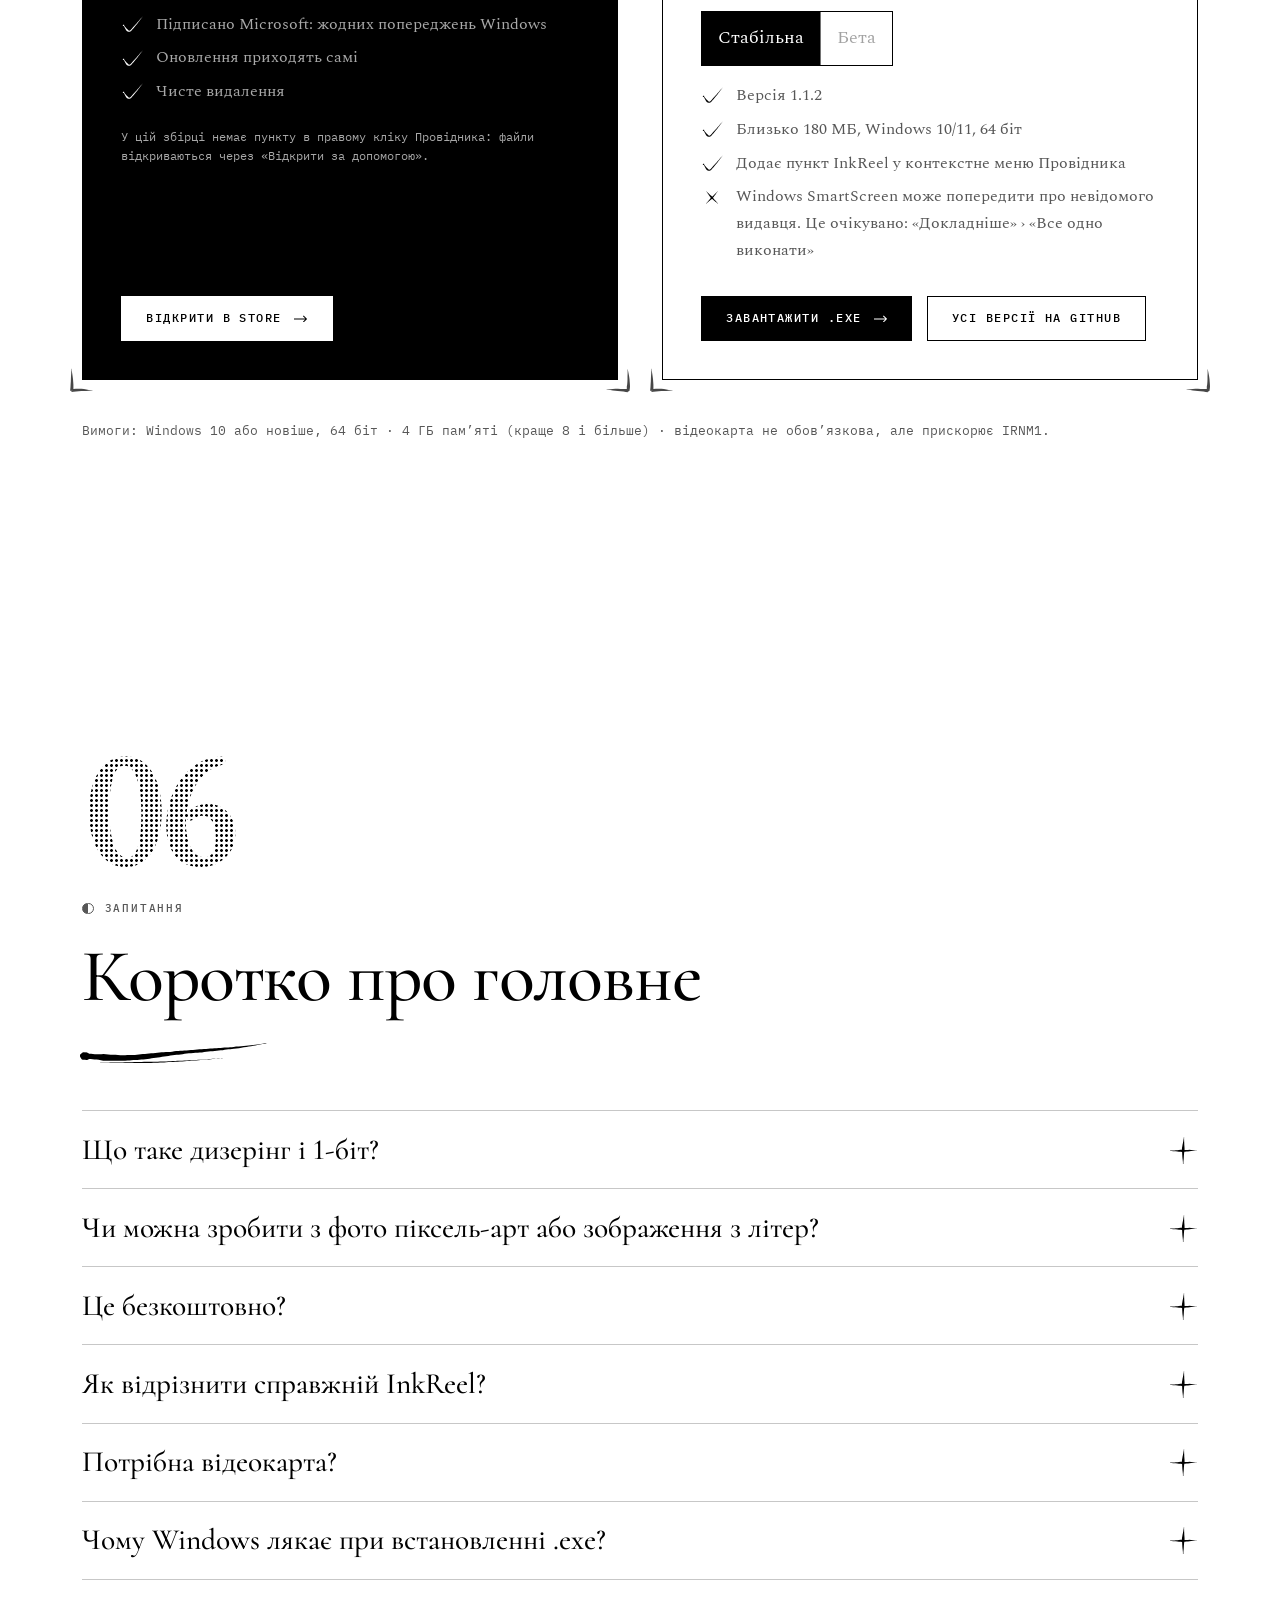
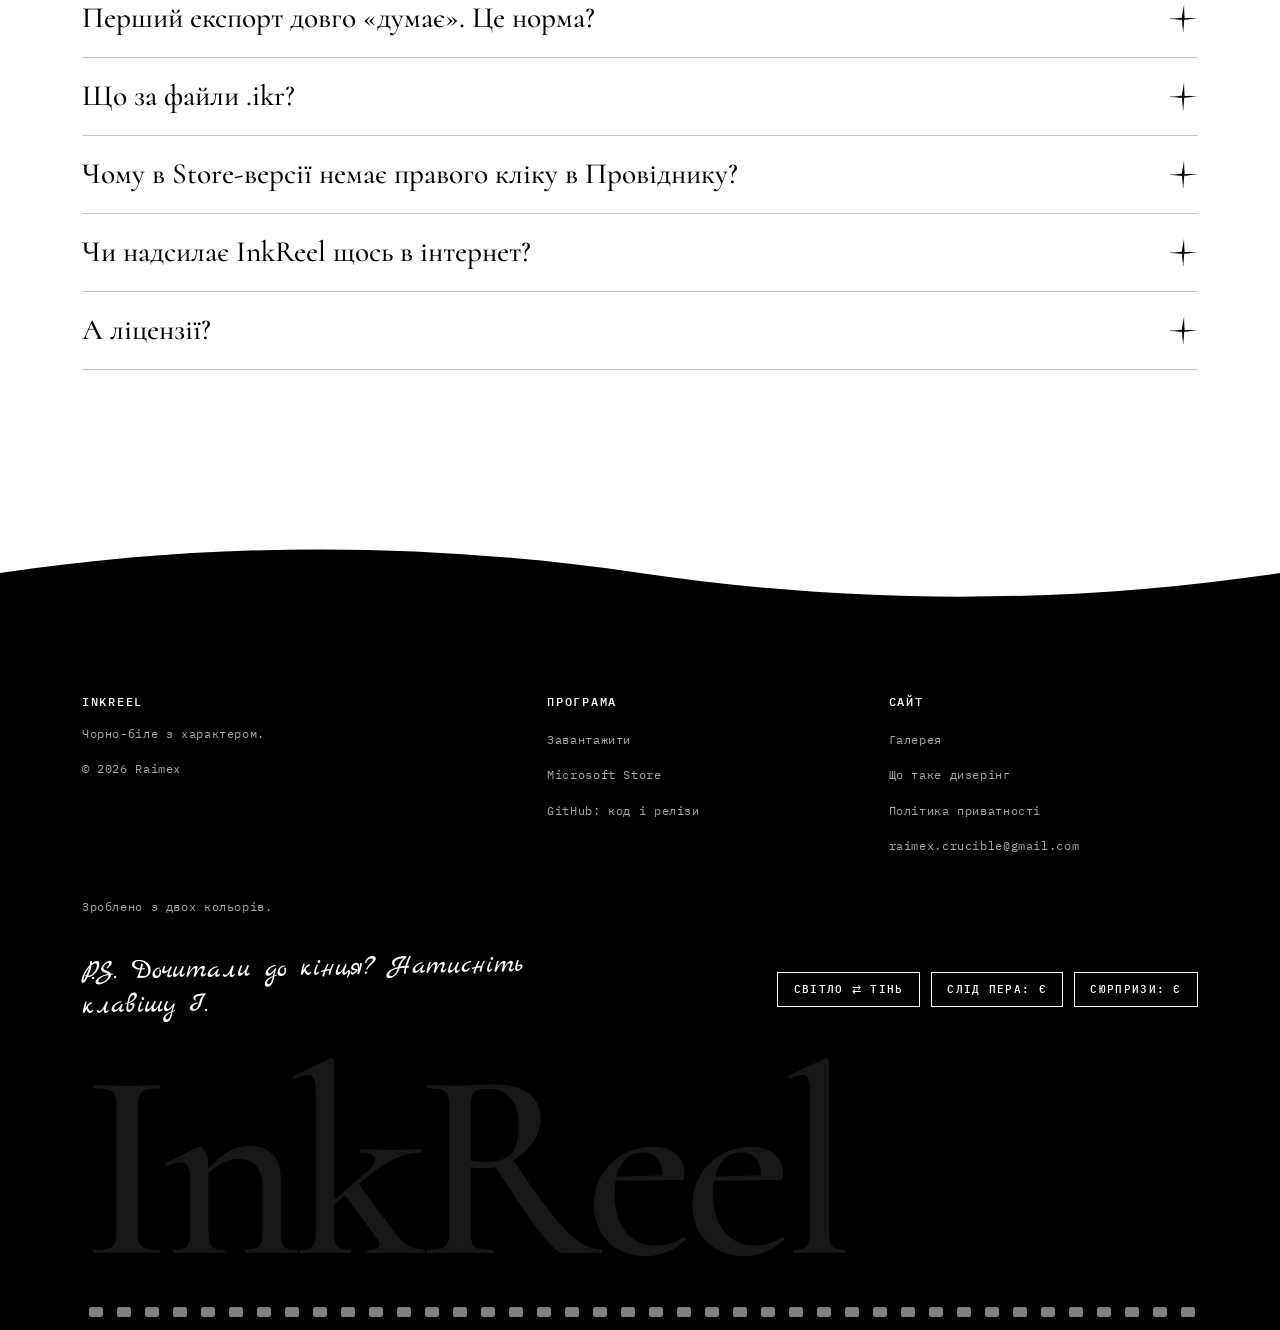
==== commit 407eb588: "Add a page about dithering (UK and EN): five ways on one frame, classic algorithms, how InkReel diff" ====
--- a/index.html
+++ b/index.html
@@ -44,7 +44,7 @@
 <link rel="preload" href="/assets/fonts/spectral-cyrillic-400-normal.woff2" as="font" type="font/woff2" crossorigin>
 <link rel="preload" href="/assets/fonts/cormorant-latin-500-normal.woff2" as="font" type="font/woff2" crossorigin>
 <link rel="preload" href="/assets/fonts/spectral-latin-400-normal.woff2" as="font" type="font/woff2" crossorigin>
-<link rel="stylesheet" href="/assets/style.css?v=4b2d4177">
+<link rel="stylesheet" href="/assets/style.css?v=0f03a4ef">
 <script>try{var d=document.documentElement,s=localStorage,p=s.getItem('inkreel-palette');if(p){d.setAttribute('data-palette',p)}if(s.getItem('inkreel-flip')==='1'){d.setAttribute('data-flip','')}if(s.getItem('inkreel-seen')==='1'){d.className+=' seen'}}catch(e){}document.documentElement.className+=' js';</script>
 <script defer src="/assets/site.js"></script>
 
@@ -64,7 +64,7 @@
 <section id="levels" class="rv"><div class="wrap"><span class="num" aria-hidden="true">04</span><p class="eyebrow">Рівні</p><h2>П’ять кіл і один ромб.<span class="pen u1 dr" aria-hidden="true"></span></h2><p class="lead">Шкала — від швидкого ескізу до докладної гравюри. Шостий пункт — не вищий щабель, а окрема гілка.</p><ol class="ladder"><li><span class="disc l1"></span><span class="lbl">1</span><span class="sub">Ескіз</span></li><li><span class="disc l2"></span><span class="lbl">2</span><span class="sub">Контур</span></li><li><span class="disc l3"></span><span class="lbl">3</span><span class="sub">Півтон</span></li><li><span class="disc l4"></span><span class="lbl">4</span><span class="sub">Малюнок</span></li><li><span class="disc l5"></span><span class="lbl">5</span><span class="sub">Гравюра</span></li><li class="br"><span class="disc dia"></span><span class="lbl">IRNM1</span><span class="sub">нейро</span></li></ol><div class="notes"><div><h4>1–2 · Ескіз і Контур</h4><p>Один поріг на весь кадр або поріг за околом: чіткі лінії й текст, коли важлива швидкість. Довгі відео, слабкі ПК, чернетки.</p></div><div><h4>3–4 · Півтон і Малюнок</h4><p>Півтони синім шумом, як у газеті, а далі крапки, штрихи й зерно за змістом кадру. Добре для більшості відео.</p></div><div><h4>5 · Гравюра</h4><p>Штрихи йдуть уздовж форми предметів, як у справжній гравюрі. Найдокладніший рівень, що береже дрібне.</p></div><div><h4>IRNM1 · Нейро</h4><p>Нейромережа вчилася в «Гравюри». Не вищий рівень, а швидка гілка з власним характером.</p></div></div></div></section>
 <div class="inter rv"><div class="wrap"><blockquote>Біле — пауза. <span>Чорне — слово.</span></blockquote><span class="pen swash-s dr" aria-hidden="true"></span></div></div>
 <section id="download" class="rv"><div class="wrap"><span class="num" aria-hidden="true">05</span><p class="eyebrow">Завантаження</p><h2>Заберіть чорнило собі.<span class="pen u2 dr" aria-hidden="true"></span></h2><div class="dl"><div class="box inv crop"><svg class="ico" viewBox="0 0 40 40" aria-hidden="true"><path d="M8 14h24l-2 20H10z"/><path d="M14 14v-3a6 6 0 0 1 12 0v3"/><circle cx="16" cy="22" r="1.4" class="f"/><circle cx="24" cy="22" r="1.4" class="f"/></svg><span class="tag">Рекомендовано</span><h3>Microsoft Store</h3><ul><li style="--i:0">Підписано Microsoft: жодних попереджень Windows</li><li style="--i:1">Оновлення приходять самі</li><li style="--i:2">Чисте видалення</li></ul><small>У цій збірці немає пункту в правому кліку Провідника: файли відкриваються через «Відкрити за допомогою».</small><div class="actions"><a class="btn solid" data-magnet href="https://apps.microsoft.com/detail/9NW62SPG91ZR">Відкрити в Store<svg class="ar" viewBox="0 0 18 10" aria-hidden="true"><path d="M0 5h16M12 1l4 4-4 4" fill="none" stroke="currentColor" stroke-width="1.3"/></svg></a></div></div><div class="box crop"><svg class="ico" viewBox="0 0 40 40" aria-hidden="true"><path d="M20 5v19M12 17l8 8 8-8"/><path d="M6 29v6h28v-6"/></svg><span class="tag">Інсталятор</span><h3>InkReel-Setup.exe</h3><div class="seg ch" role="group" aria-label="Версія" hidden><button type="button" data-chan="stable" aria-pressed="true"><span>Стабільна</span></button><button type="button" data-chan="beta" aria-pressed="false" disabled aria-disabled="true" title="Бета-збірки зараз немає"><span>Бета</span></button></div><div class="chans"><div class="chan" data-chan="stable"><ul><li style="--i:3">Версія 1.1.2</li><li style="--i:4">Близько 180 МБ, Windows 10/11, 64 біт</li><li style="--i:5">Додає пункт InkReel у контекстне меню Провідника</li><li class="warn" style="--i:6">Windows SmartScreen може попередити про невідомого видавця. Це очікувано: «Докладніше» › «Все одно виконати»</li></ul><div class="actions"><a class="btn solid" data-magnet href="https://github.com/Chimmurai/inkreel/releases/latest/download/InkReel-Setup.exe">Завантажити .exe<svg class="ar" viewBox="0 0 18 10" aria-hidden="true"><path d="M0 5h16M12 1l4 4-4 4" fill="none" stroke="currentColor" stroke-width="1.3"/></svg></a><a class="btn" href="https://github.com/Chimmurai/inkreel/releases">Усі версії на GitHub</a></div></div><div class="chan" data-chan="beta" hidden><ul><li style="--i:7">Свіжа збірка для тих, хто хоче спробувати нове раніше, ніж воно дійде до Store</li><li style="--i:8">Можливі помилки. Якщо щось пішло не так, поверніться до стабільної версії</li><li style="--i:9">Той самий інсталятор і ті самі вимоги</li></ul><div class="actions"><a class="btn solid" data-magnet href="https://github.com/Chimmurai/inkreel/releases/download/beta/InkReel-Setup.exe">Завантажити бету<svg class="ar" viewBox="0 0 18 10" aria-hidden="true"><path d="M0 5h16M12 1l4 4-4 4" fill="none" stroke="currentColor" stroke-width="1.3"/></svg></a><a class="btn" href="https://github.com/Chimmurai/inkreel/releases/tag/beta">Про бету на GitHub</a></div></div></div></div></div><p class="sys">Вимоги: Windows 10 або новіше, 64 біт · 4 ГБ пам’яті (краще 8 і більше) · відеокарта не обов’язкова, але прискорює IRNM1.</p></div></section>
-<section id="faq" class="rv"><div class="wrap"><span class="num" aria-hidden="true">06</span><p class="eyebrow">Запитання</p><h2>Коротко про головне<span class="pen u3 dr" aria-hidden="true"></span></h2><div class="faq"><details><summary>Що таке дизерінг і 1-біт?</summary><p>1-біт означає, що кожен піксель — це або чорнило, або папір, без відтінків сірого. Дизерінг — спосіб, яким картинка все одно здається повнотоновою: крапки, штрихи й зерно розташовано так, що око зливає їх у півтони. InkReel сам підбирає візерунок для кожної ділянки кадру.</p></details><details><summary>Чи можна зробити з фото піксель-арт або зображення з літер?</summary><p>Так. Для піксель-арту поставте малий розмір результату (наприклад, 128–192 px по довгій стороні), а для літер увімкніть «Символи»: кадр збирається зі справжніх літер. Приклади є в <a href="/gallery/">галереї</a>.</p></details><details><summary>Це безкоштовно?</summary><p>Так. Без реклами, підписок і пробних періодів.</p></details><details><summary>Як відрізнити справжній InkReel?</summary><p>Справжніх джерел три: Microsoft Store, репозиторій на GitHub (<a href="https://github.com/Chimmurai/inkreel" rel="me noopener">github.com/Chimmurai/inkreel</a>) і цей сайт. Автор: Raimex. Якщо програму пропонують деінде, це чужа копія.</p></details><details><summary>Потрібна відеокарта?</summary><p>Ні. Алгоритм працює на процесорі. Відеокарта прискорює нейрорівень IRNM1: програма сама обирає, на чому рахувати, і повертається на процесор, якщо відеокарта підвела.</p></details><details><summary>Чому Windows лякає при встановленні .exe?</summary><p>Інсталятор поза Store не має платного цифрового підпису, тож SmartScreen бачить незнайомого видавця. Версія зі Store підписана Microsoft і таких попереджень не викликає.</p></details><details><summary>Перший експорт довго «думає». Це норма?</summary><p>Так. Після встановлення чи оновлення програма один раз компілює обчислювальні ядра: до пів хвилини на слабкому ПК. Далі швидко.</p></details><details><summary>Що за файли .ikr?</summary><p>Власний формат «порахованого» відео: у ньому лежить готовий результат. Відкриваєте в InkReel у режимі програвача й експортуєте будь-який момент без перерахунку.</p></details><details><summary>Чому в Store-версії немає правого кліку в Провіднику?</summary><p>Пакети Store не можуть дописувати пункти в меню Провідника так, як це робить інсталятор. Відкривайте файли через «Відкрити за допомогою». У версії з інсталятора пункт є.</p></details><details><summary>Чи надсилає InkReel щось в інтернет?</summary><p>Ні. Усе обчислюється на вашому комп’ютері, акаунтів і телеметрії немає. Деталі — у <a href="/privacy/">політиці приватності</a>.</p></details><details><summary>А ліцензії?</summary><p>У складі програми є FFmpeg (GPL), ONNX Runtime та інші компоненти. Їхні ліцензії лежать у теці програми й згадані в розділі «Про програму».</p></details></div></div></section>
+<section id="faq" class="rv"><div class="wrap"><span class="num" aria-hidden="true">06</span><p class="eyebrow">Запитання</p><h2>Коротко про головне<span class="pen u3 dr" aria-hidden="true"></span></h2><div class="faq"><details><summary>Що таке дизерінг і 1-біт?</summary><p>1-біт означає, що кожен піксель — це або чорнило, або папір, без відтінків сірого. Дизерінг — спосіб, яким картинка все одно здається повнотоновою: крапки, штрихи й зерно розташовано так, що око зливає їх у півтони. InkReel сам підбирає візерунок для кожної ділянки кадру. <a href="/dithering/">Докладніше про дизерінг</a>.</p></details><details><summary>Чи можна зробити з фото піксель-арт або зображення з літер?</summary><p>Так. Для піксель-арту поставте малий розмір результату (наприклад, 128–192 px по довгій стороні), а для літер увімкніть «Символи»: кадр збирається зі справжніх літер. Приклади є в <a href="/gallery/">галереї</a>.</p></details><details><summary>Це безкоштовно?</summary><p>Так. Без реклами, підписок і пробних періодів.</p></details><details><summary>Як відрізнити справжній InkReel?</summary><p>Справжніх джерел три: Microsoft Store, репозиторій на GitHub (<a href="https://github.com/Chimmurai/inkreel" rel="me noopener">github.com/Chimmurai/inkreel</a>) і цей сайт. Автор: Raimex. Якщо програму пропонують деінде, це чужа копія.</p></details><details><summary>Потрібна відеокарта?</summary><p>Ні. Алгоритм працює на процесорі. Відеокарта прискорює нейрорівень IRNM1: програма сама обирає, на чому рахувати, і повертається на процесор, якщо відеокарта підвела.</p></details><details><summary>Чому Windows лякає при встановленні .exe?</summary><p>Інсталятор поза Store не має платного цифрового підпису, тож SmartScreen бачить незнайомого видавця. Версія зі Store підписана Microsoft і таких попереджень не викликає.</p></details><details><summary>Перший експорт довго «думає». Це норма?</summary><p>Так. Після встановлення чи оновлення програма один раз компілює обчислювальні ядра: до пів хвилини на слабкому ПК. Далі швидко.</p></details><details><summary>Що за файли .ikr?</summary><p>Власний формат «порахованого» відео: у ньому лежить готовий результат. Відкриваєте в InkReel у режимі програвача й експортуєте будь-який момент без перерахунку.</p></details><details><summary>Чому в Store-версії немає правого кліку в Провіднику?</summary><p>Пакети Store не можуть дописувати пункти в меню Провідника так, як це робить інсталятор. Відкривайте файли через «Відкрити за допомогою». У версії з інсталятора пункт є.</p></details><details><summary>Чи надсилає InkReel щось в інтернет?</summary><p>Ні. Усе обчислюється на вашому комп’ютері, акаунтів і телеметрії немає. Деталі — у <a href="/privacy/">політиці приватності</a>.</p></details><details><summary>А ліцензії?</summary><p>У складі програми є FFmpeg (GPL), ONNX Runtime та інші компоненти. Їхні ліцензії лежать у теці програми й згадані в розділі «Про програму».</p></details></div></div></section>
 </main>
-<footer class="inv wavy no-after"><div class="wrap"><div class="foot"><div><h4>InkReel</h4><p style="margin:0">Чорно-біле з характером.</p><p style="margin:.8rem 0 0">&copy; 2026 Raimex</p></div><div><h4>Програма</h4><a href="/#download">Завантажити</a><a href="https://apps.microsoft.com/detail/9NW62SPG91ZR">Microsoft Store</a><a href="https://github.com/Chimmurai/inkreel" rel="me noopener">GitHub: код і релізи</a></div><div><h4>Сайт</h4><a href="/gallery/">Галерея</a><a href="/privacy/">Політика приватності</a><a href="mailto:raimex.crucible@gmail.com">raimex.crucible@gmail.com</a></div></div><p style="margin:2rem 0 0">Зроблено з двох кольорів.</p><div class="ps"><p class="hand">P.S. Дочитали до кінця? Натисніть клавішу I.</p><div class="ps-act"><button class="mini" type="button" data-flipper aria-pressed="false">Світло ⇄ тінь</button><button class="mini" type="button" data-pen hidden aria-pressed="true" data-on="Слід пера: є" data-off="Слід пера: нема">Слід пера: є</button></div></div><p class="mega" aria-hidden="true">InkReel</p><div class="perf" aria-hidden="true"></div></div></footer>
+<footer class="inv wavy no-after"><div class="wrap"><div class="foot"><div><h4>InkReel</h4><p style="margin:0">Чорно-біле з характером.</p><p style="margin:.8rem 0 0">&copy; 2026 Raimex</p></div><div><h4>Програма</h4><a href="/#download">Завантажити</a><a href="https://apps.microsoft.com/detail/9NW62SPG91ZR">Microsoft Store</a><a href="https://github.com/Chimmurai/inkreel" rel="me noopener">GitHub: код і релізи</a></div><div><h4>Сайт</h4><a href="/gallery/">Галерея</a><a href="/dithering/">Що таке дизерінг</a><a href="/privacy/">Політика приватності</a><a href="mailto:raimex.crucible@gmail.com">raimex.crucible@gmail.com</a></div></div><p style="margin:2rem 0 0">Зроблено з двох кольорів.</p><div class="ps"><p class="hand">P.S. Дочитали до кінця? Натисніть клавішу I.</p><div class="ps-act"><button class="mini" type="button" data-flipper aria-pressed="false">Світло ⇄ тінь</button><button class="mini" type="button" data-pen hidden aria-pressed="true" data-on="Слід пера: є" data-off="Слід пера: нема">Слід пера: є</button></div></div><p class="mega" aria-hidden="true">InkReel</p><div class="perf" aria-hidden="true"></div></div></footer>
 <script type="application/json" id="lbtxt">{"close":"Закрити","prev":"Попередній кадр","next":"Наступний кадр","px":"Пікселі","sy":"Символи","glyphs":"знаків","cta":"Зробіть так само","ctaHref":"/#download","more":"Уся галерея","moreHref":"/gallery/"}</script></body></html>
--- a/assets/style.css
+++ b/assets/style.css
@@ -917,3 +917,16 @@
 @media (max-width: 700px) { .lb-nav { top: auto; bottom: 14px; margin: 0; } .lb-prev { left: 14px; } .lb-next { right: 14px; } .lb-stage { padding-bottom: 58px; } .lb-x { top: 10px; right: 10px; } }
 @media (prefers-reduced-motion: reduce) { .lb-fig { transition: none; filter: none; transform: none; } }
 @media (prefers-reduced-motion: reduce) { .js .split:not(.ready) { animation: none; } .gcta { transition: none; } .split .st { transition: none; } .split .ink circle.rip { animation: none; display: none; } }
+/* === dithering page === */
+.doc.dither { max-width: 66rem; }
+.doc.dither > p, .doc.dither > ul, .doc.dither > h2, .doc.dither > details, .doc.dither > .big { max-width: 46rem; }
+.dgrid { display: grid; grid-template-columns: repeat(5, 1fr); gap: 0.9rem; margin: 2rem 0 1.4rem; padding: 0; list-style: none; }
+.dgrid figure { margin: 0; }
+.dgrid img { width: 100%; height: auto; display: block; border-radius: 6px; background: var(--faint); filter: url(#ik-theme); }
+.dgrid figcaption { margin-top: 0.55rem; font: 500 0.7rem/1.3 var(--mono); letter-spacing: 0.1em; text-transform: uppercase; }
+.dgrid figcaption span { display: block; margin-top: 0.25rem; text-transform: none; letter-spacing: 0; font: italic 500 0.98rem/1.2 var(--display); color: var(--dim); }
+.dgrid figure.me figcaption { text-decoration: underline; text-underline-offset: 0.3em; text-decoration-thickness: 1px; }
+.doc.dither .classic dt { font: 500 0.8rem/1.3 var(--mono); letter-spacing: 0.1em; text-transform: uppercase; margin-top: 1.1rem; }
+.doc.dither .classic dd { margin: 0.2rem 0 0; color: color-mix(in srgb, var(--ink) 86%, var(--paper)); }
+.doc.dither .actions { display: flex; flex-wrap: wrap; gap: 0.9rem; margin: 1.6rem 0 0; }
+@media (max-width: 900px) { .dgrid { grid-template-columns: repeat(2, 1fr); } .dgrid figure:last-child { grid-column: 1 / -1; } }
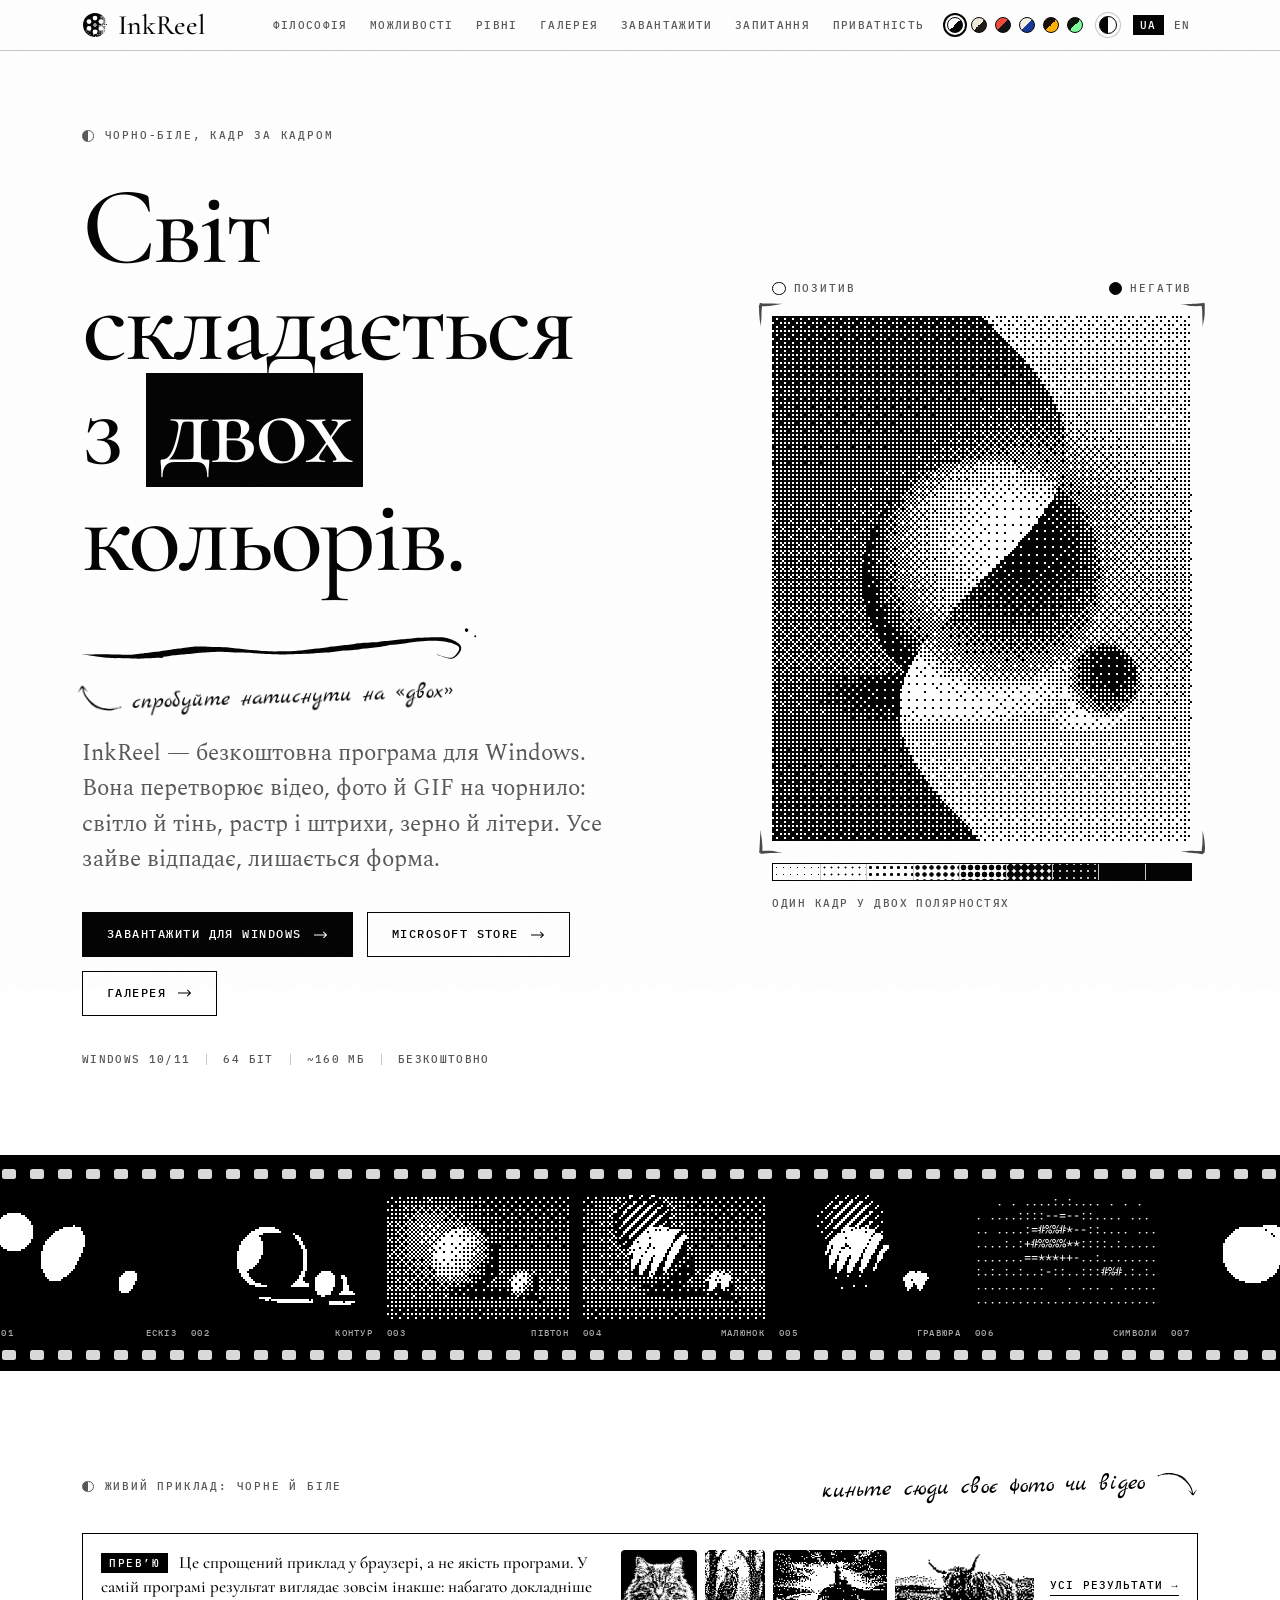
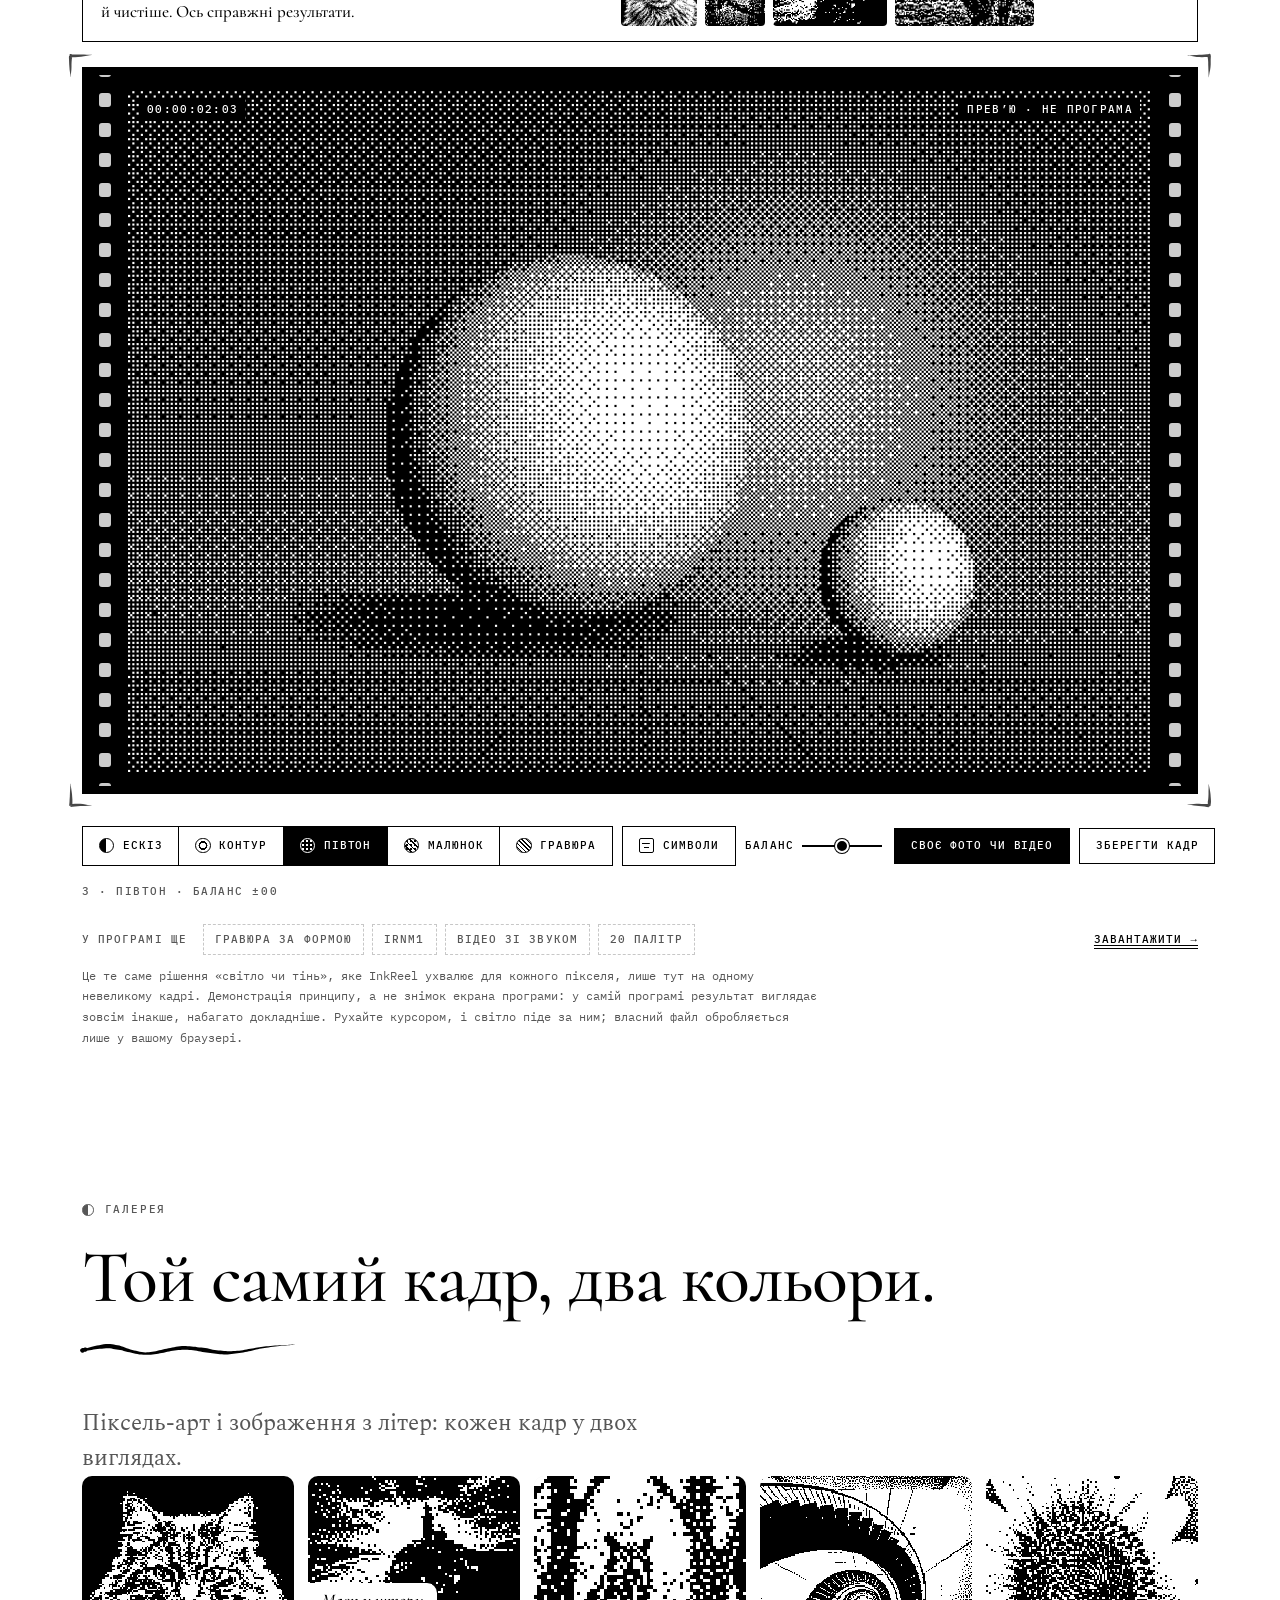
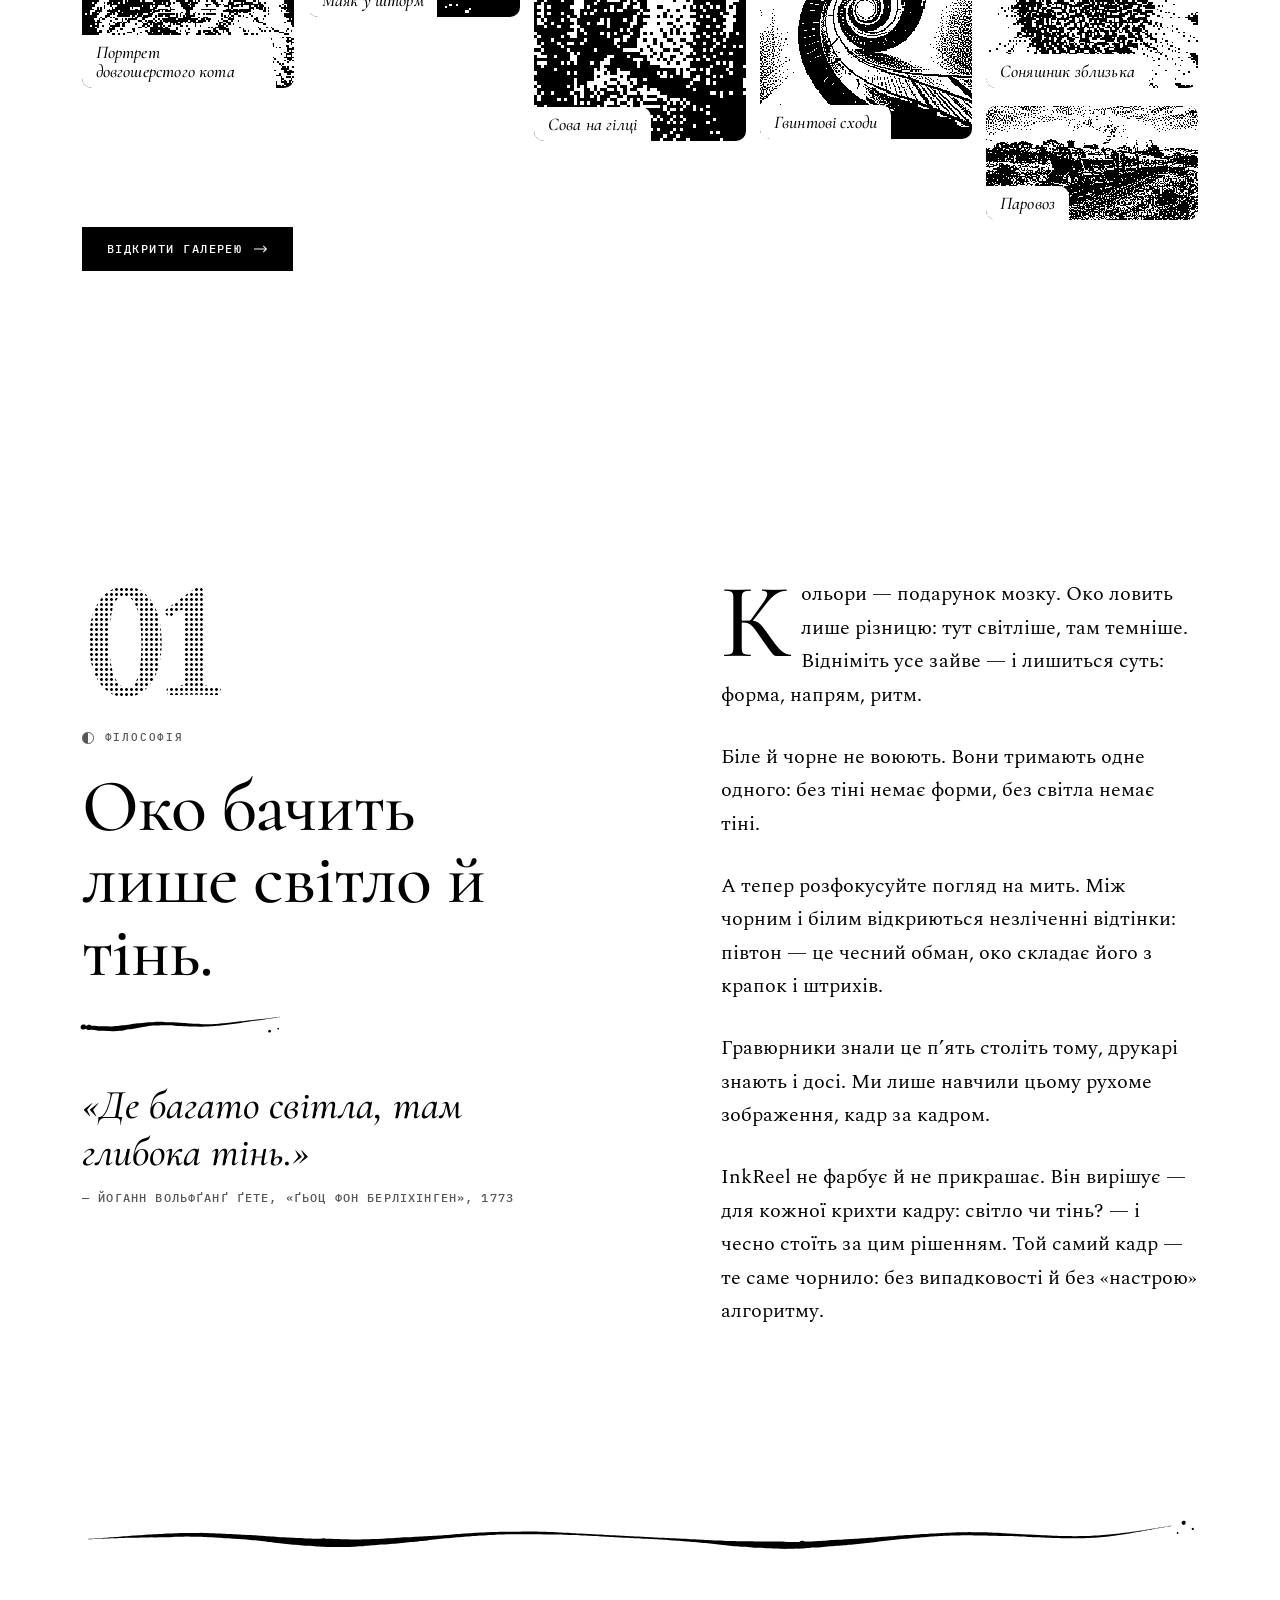
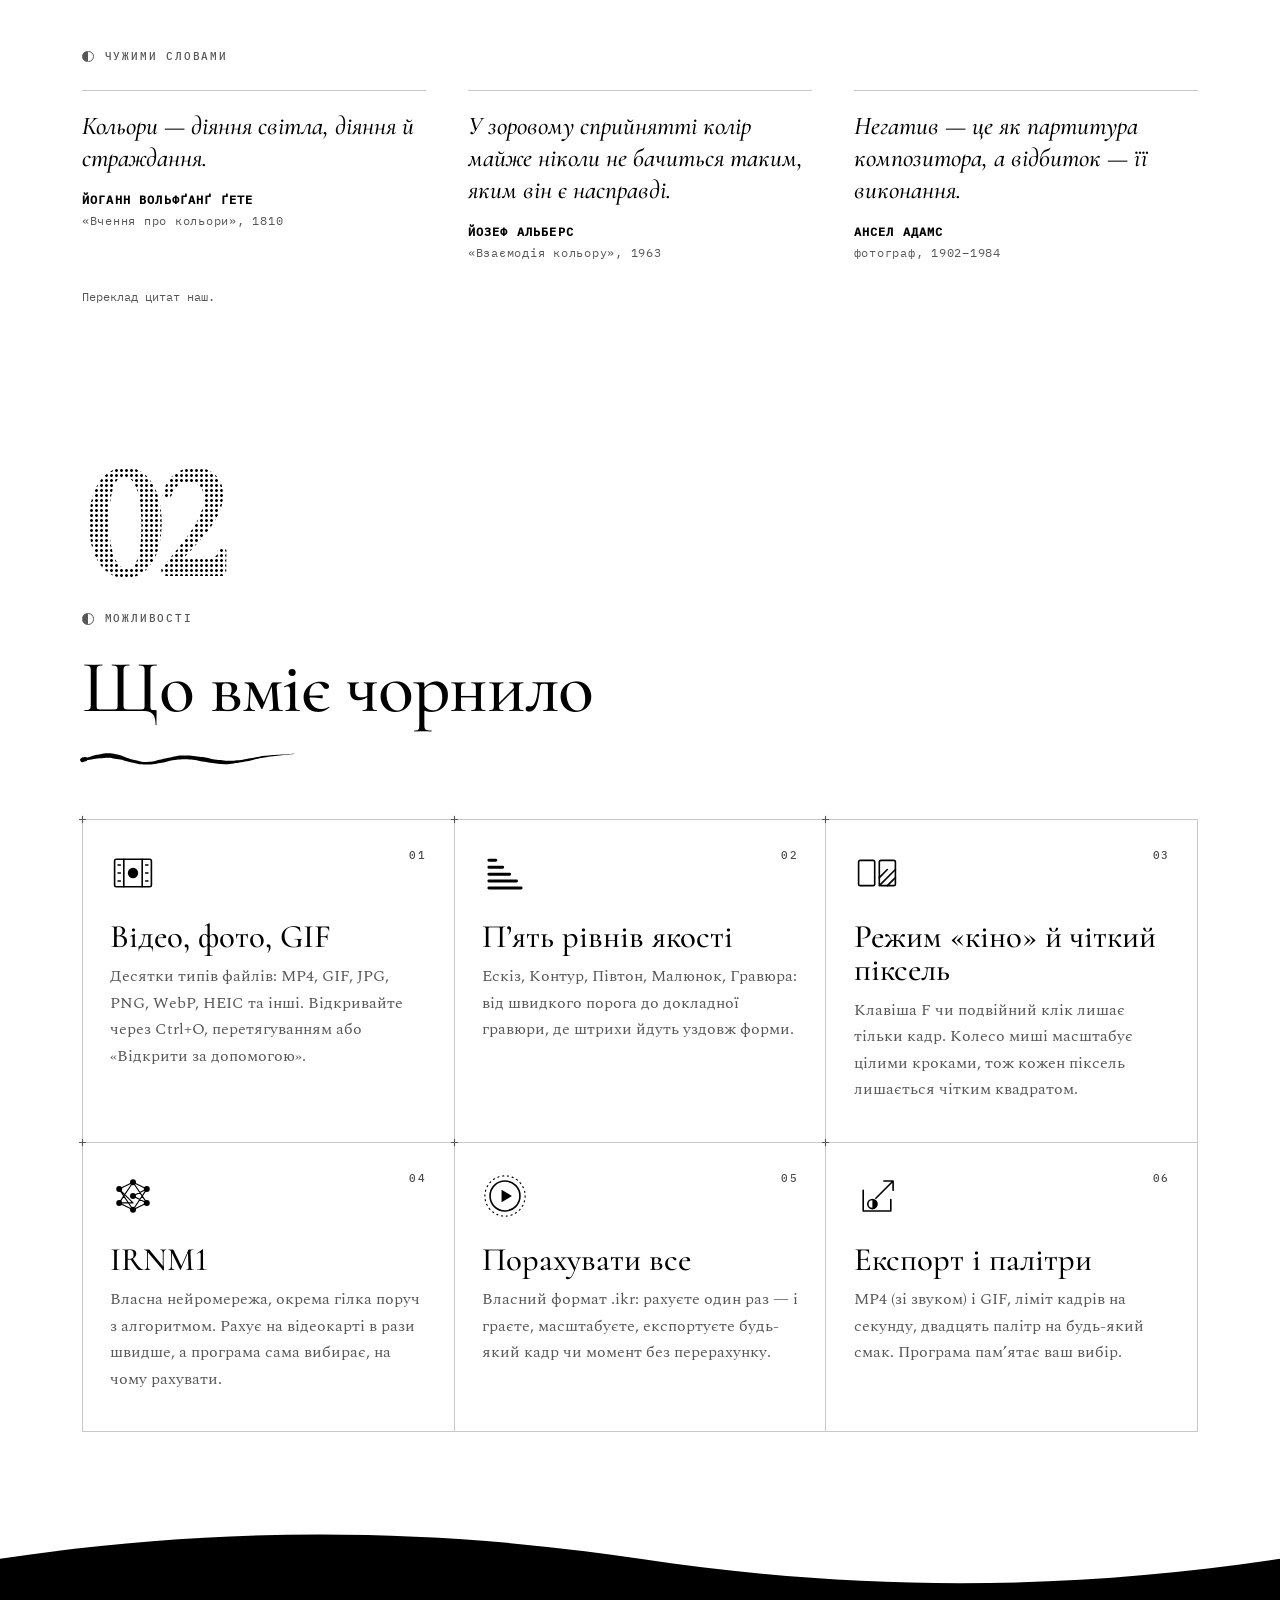
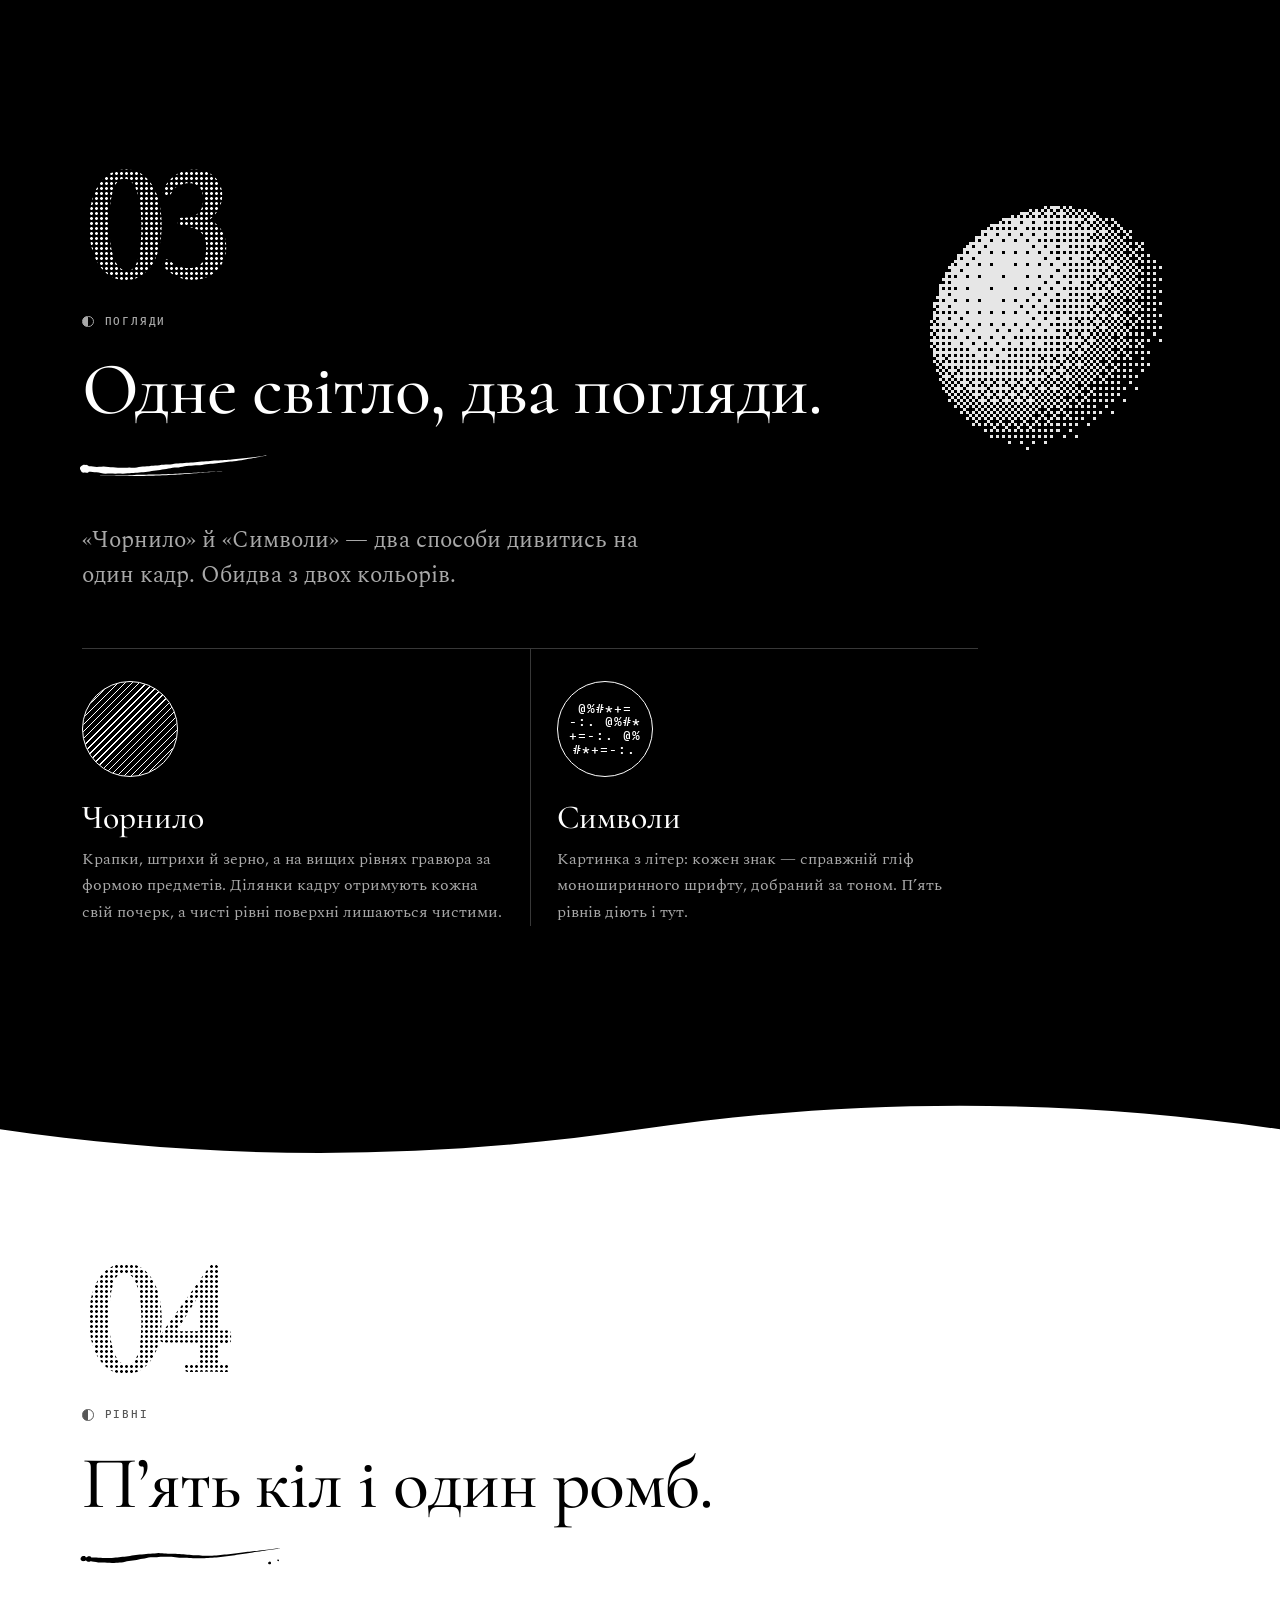
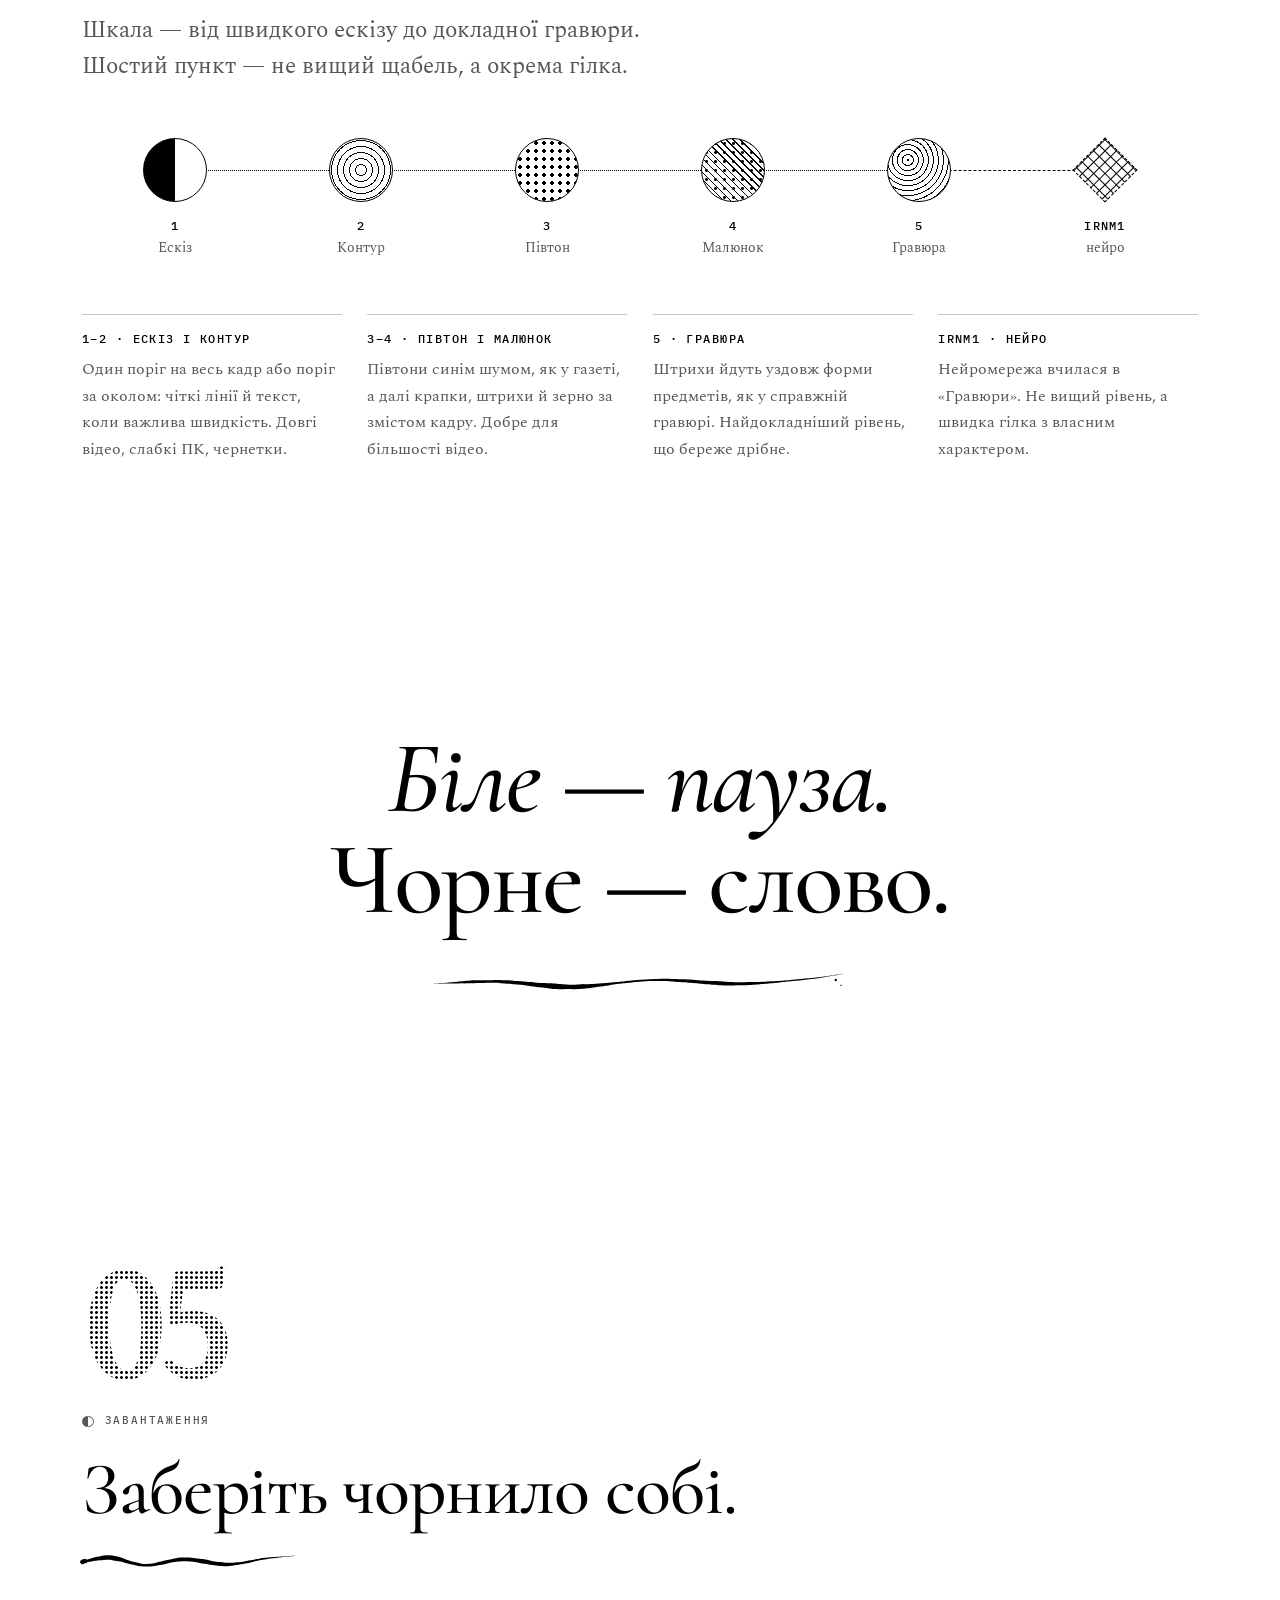
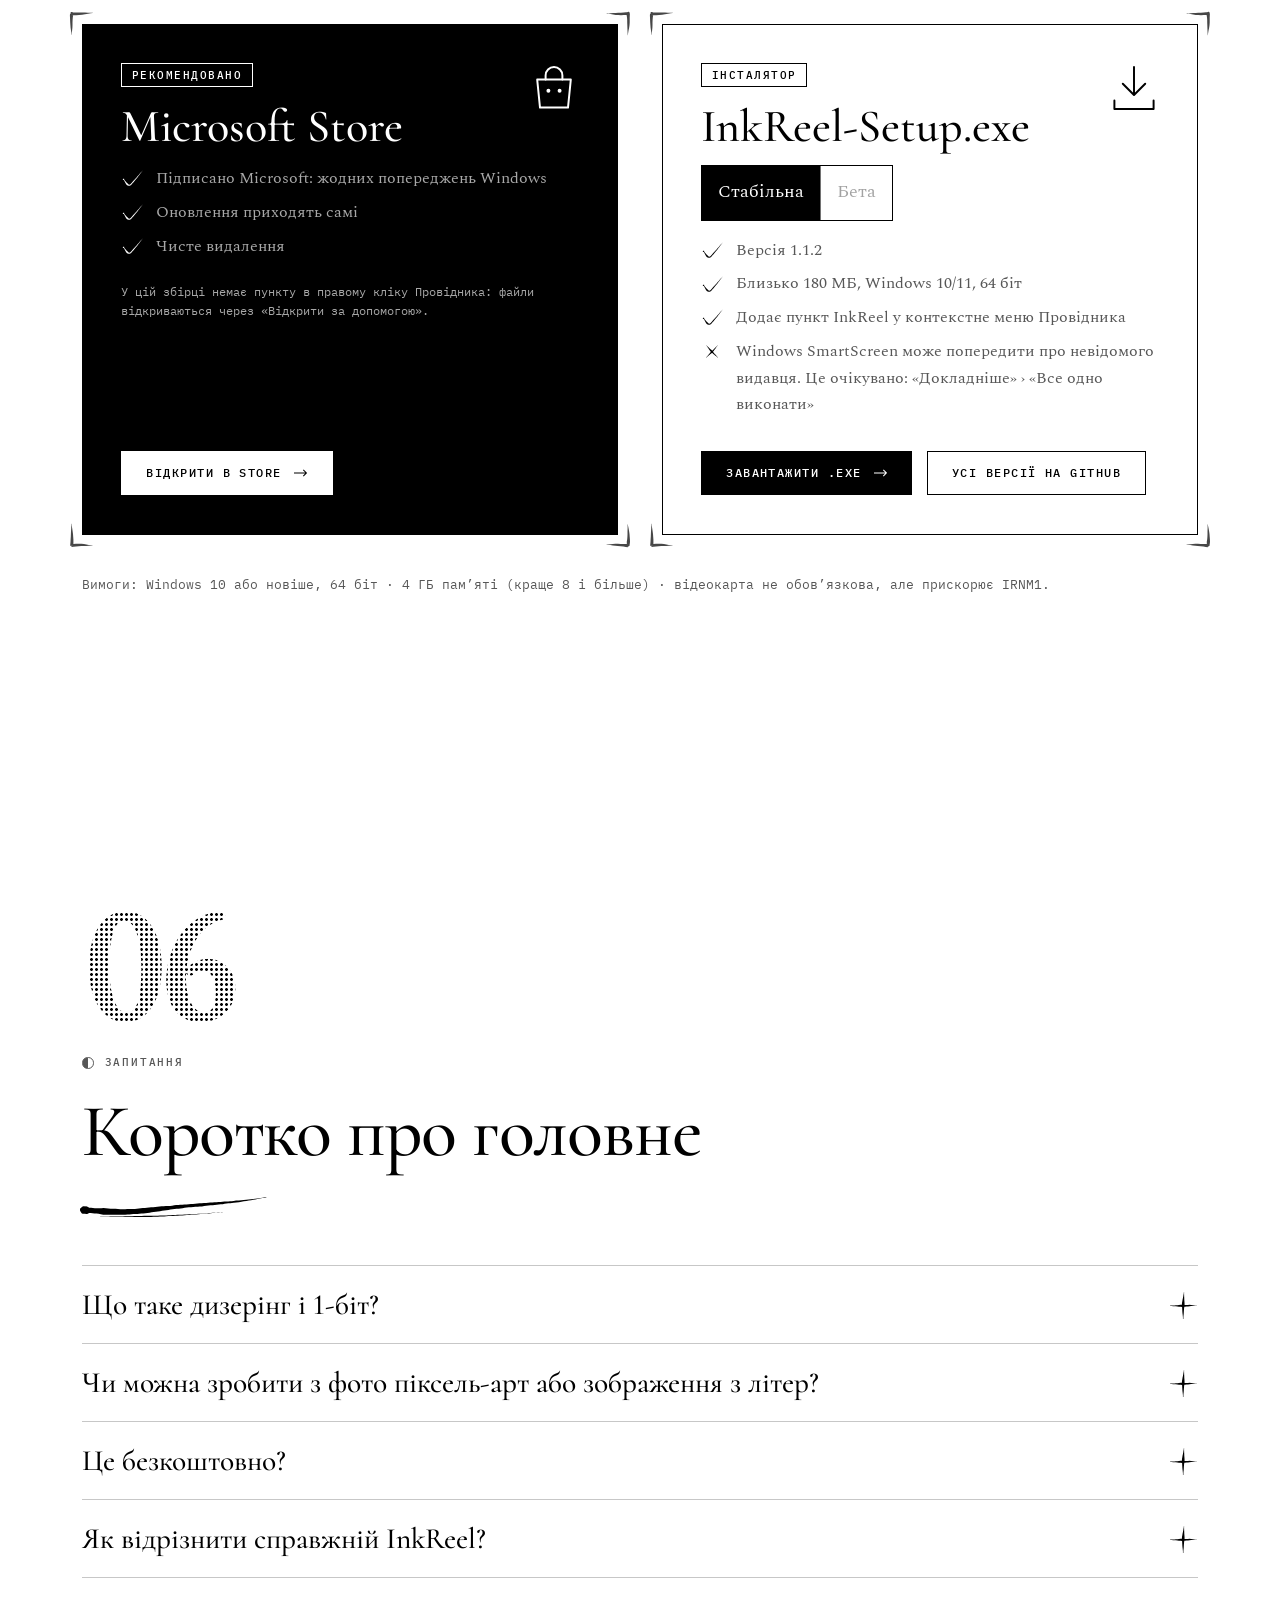
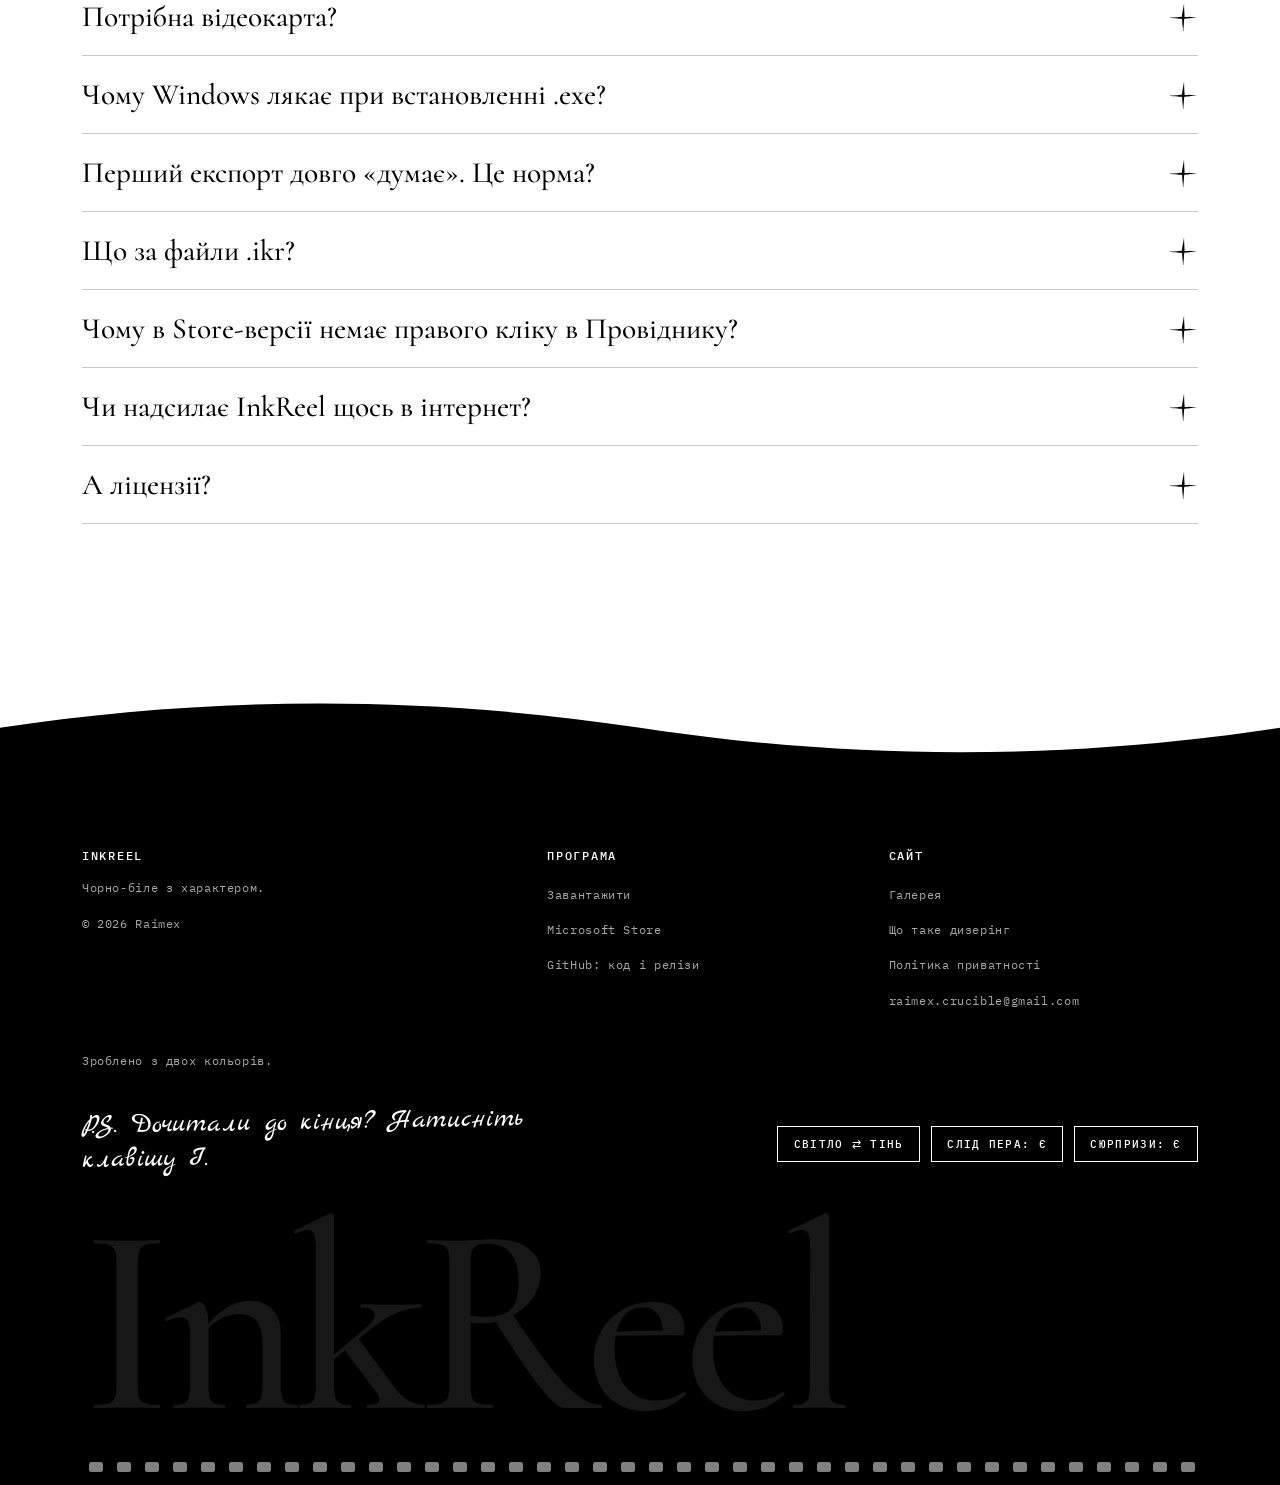
==== commit 06155b5e: "Make it obvious that the browser demo is only a preview: a notice with real app results above the de" ====
--- a/index.html
+++ b/index.html
@@ -44,7 +44,7 @@
 <link rel="preload" href="/assets/fonts/spectral-cyrillic-400-normal.woff2" as="font" type="font/woff2" crossorigin>
 <link rel="preload" href="/assets/fonts/cormorant-latin-500-normal.woff2" as="font" type="font/woff2" crossorigin>
 <link rel="preload" href="/assets/fonts/spectral-latin-400-normal.woff2" as="font" type="font/woff2" crossorigin>
-<link rel="stylesheet" href="/assets/style.css?v=0f03a4ef">
+<link rel="stylesheet" href="/assets/style.css?v=51a02ab8">
 <script>try{var d=document.documentElement,s=localStorage,p=s.getItem('inkreel-palette');if(p){d.setAttribute('data-palette',p)}if(s.getItem('inkreel-flip')==='1'){d.setAttribute('data-flip','')}if(s.getItem('inkreel-seen')==='1'){d.className+=' seen'}}catch(e){}document.documentElement.className+=' js';</script>
 <script defer src="/assets/site.js"></script>
 
@@ -57,7 +57,7 @@
 <main id="main">
 <div class="hero-wrap"><div class="hero"><div class="hero-text"><p class="eyebrow">Чорно-біле, кадр за кадром</p><h1><span class="wd" style="--i:0">Світ</span> <span class="wd" style="--i:1">складається</span> <span class="wd nw" style="--i:2">з <button class="flip" type="button" data-flipper aria-pressed="false" aria-describedby="flipdesc" title="Поміняти світло й тінь (клавіша I)">двох</button></span> <span class="wd" style="--i:3">кольорів.</span></h1><span class="sr" id="flipdesc">Міняє світло й тінь місцями на всій сторінці.</span><div class="under"><span class="pen flourish dr" aria-hidden="true"></span><p class="tip" aria-hidden="true"><span class="pen arrow-r dr up" aria-hidden="true"></span><span class="hand">спробуйте натиснути на «двох»</span></p></div><p class="lead">InkReel — безкоштовна програма для Windows. Вона перетворює відео, фото й GIF на чорнило: світло й тінь, растр і штрихи, зерно й літери. Усе зайве відпадає, лишається форма.</p><div class="actions"><a class="btn solid" data-magnet href="#download">Завантажити для Windows<svg class="ar" viewBox="0 0 18 10" aria-hidden="true"><path d="M0 5h16M12 1l4 4-4 4" fill="none" stroke="currentColor" stroke-width="1.3"/></svg></a><a class="btn" data-magnet href="https://apps.microsoft.com/detail/9NW62SPG91ZR">Microsoft Store<svg class="ar" viewBox="0 0 18 10" aria-hidden="true"><path d="M0 5h16M12 1l4 4-4 4" fill="none" stroke="currentColor" stroke-width="1.3"/></svg></a><a class="btn" href="/gallery/">Галерея<svg class="ar" viewBox="0 0 18 10" aria-hidden="true"><path d="M0 5h16M12 1l4 4-4 4" fill="none" stroke="currentColor" stroke-width="1.3"/></svg></a></div><ul class="specs"><li>Windows 10/11</li><li>64 біт</li><li>~160 МБ</li><li>Безкоштовно</li></ul></div><div class="plate-col"><figure class="plate"><div class="plate-lbl" aria-hidden="true"><span>Позитив</span><span>Негатив</span></div><div class="crop"><div class="view"><canvas id="plate" role="img" aria-label="Один кадр у двох полярностях: ліворуч позитив, праворуч негатив, межу веде плавна S-крива"></canvas><div class="scan" aria-hidden="true"><i></i></div></div></div><div class="scale" aria-hidden="true"><i style="--k:0"></i><i style="--k:1"></i><i style="--k:2"></i><i style="--k:3"></i><i style="--k:4"></i><i style="--k:5"></i><i style="--k:6"></i><i style="--k:7"></i><i style="--k:8"></i></div><figcaption>Один кадр у двох полярностях</figcaption></figure></div></div></div>
 <div class="reel inv" aria-hidden="true" data-labels="Ескіз,Контур,Півтон,Малюнок,Гравюра,Символи"><div class="reel-track"></div></div>
-<div class="frame" id="demo" data-bad="Цей файл браузер не відкрив. Спробуйте JPG, PNG, WebP, GIF або відео MP4/WebM."><div class="frame-head"><p class="eyebrow">Живий приклад: чорне й біле</p><p class="hint">киньте сюди своє фото чи відео<span class="pen arrow-r dr" aria-hidden="true"></span></p></div><div class="crop"><div class="film"><canvas id="ink" width="960" height="640" role="img" aria-label="Живий приклад: чорне й біле"></canvas><span class="tc" id="tc" aria-hidden="true">00:00:00:00</span><span class="pv" aria-hidden="true">Прев’ю</span><div class="dropmsg hand" aria-hidden="true">Відпустіть: світло вирішить</div></div></div><div class="ctl"><div class="seg lv" role="group" aria-label="Рівень якості" data-label="Рівень якості" data-sym-label="Розмір знаків"><button type="button" data-level="1" data-mode="bin" data-sym="Крупні" aria-pressed="false" title="1 · Ескіз"><i></i><b>1</b><span>Ескіз</span></button><button type="button" data-level="2" data-mode="edge" data-sym="Великі" aria-pressed="false" title="2 · Контур"><i></i><b>2</b><span>Контур</span></button><button type="button" data-level="3" data-mode="dot" data-sym="Середні" aria-pressed="true" title="3 · Півтон"><i></i><b>3</b><span>Півтон</span></button><button type="button" data-level="4" data-mode="mix" data-sym="Дрібні" aria-pressed="false" title="4 · Малюнок"><i></i><b>4</b><span>Малюнок</span></button><button type="button" data-level="5" data-mode="ink" data-sym="Тонкі" aria-pressed="false" title="5 · Гравюра"><i></i><b>5</b><span>Гравюра</span></button></div><div class="seg" role="group" aria-label="Режим"><button type="button" id="symtoggle" data-mode="sym" aria-pressed="false" title="Символи: картинка з літер"><i></i>Символи</button></div><label class="slider">Баланс<input id="bias" type="range" min="-30" max="30" value="0"></label><div class="ctl-act"><button class="btn solid" type="button" id="pick">Своє фото чи відео</button><button class="btn" type="button" id="save">Зберегти кадр</button></div><input id="file" type="file" accept="image/*,video/*" hidden></div><div class="src" id="src" hidden><span class="src-name"><span id="srcname"></span></span><span class="src-act"><button class="lnk" type="button" id="playpause" data-pause="Пауза" data-play="Грати" hidden>Пауза</button><button class="lnk" type="button" id="reset">Назад до сцени</button></span></div><p class="srcmsg" id="srcmsg" role="status" aria-live="polite"></p><p class="rd" id="rd" data-bias="Баланс"></p><p class="more"><span>У програмі ще</span><b title="У програмі">Гравюра за формою</b><b title="У програмі">IRNM1</b><b title="У програмі">Відео зі звуком</b><b title="У програмі">20 палітр</b><a class="lnk" href="#download">Завантажити →</a></p><p class="note">Це те саме рішення «світло чи тінь», яке InkReel ухвалює для кожного пікселя, лише тут на одному невеликому кадрі. Демонстрація принципу, а не знімок екрана програми. Рухайте курсором, і світло піде за ним; власний файл обробляється лише у вашому браузері.<noscript> Для живої демонстрації потрібен JavaScript.</noscript></p></div>
+<div class="frame" id="demo" data-bad="Цей файл браузер не відкрив. Спробуйте JPG, PNG, WebP, GIF або відео MP4/WebM."><div class="frame-head"><p class="eyebrow">Живий приклад: чорне й біле</p><p class="hint">киньте сюди своє фото чи відео<span class="pen arrow-r dr" aria-hidden="true"></span></p></div><div class="pvn" role="note"><p class="pvn-t"><b>Прев’ю</b>Це спрощений приклад у браузері, а не якість програми. У самій програмі результат виглядає зовсім інакше: набагато докладніше й чистіше. Ось справжні результати.</p><a class="pvn-g" href="/gallery/"><img src="/assets/gallery/long-haired-cat-portrait-1-bit-pixel-art.webp" width="768" height="768" alt="Кіт" loading="lazy" decoding="async"><img src="/assets/gallery/owl-on-a-branch-1-bit-pixel-art.webp" width="768" height="960" alt="Сова" loading="lazy" decoding="async"><img src="/assets/gallery/lighthouse-in-storm-1-bit-pixel-art.webp" width="768" height="512" alt="Маяк" loading="lazy" decoding="async"><img src="/assets/gallery/highland-cow-1-bit-pixel-art.webp" width="768" height="420" alt="Корова" loading="lazy" decoding="async"><span>Усі результати →</span></a></div><div class="crop"><div class="film"><canvas id="ink" width="960" height="640" role="img" aria-label="Живий приклад: чорне й біле"></canvas><span class="tc" id="tc" aria-hidden="true">00:00:00:00</span><span class="pv" aria-hidden="true">Прев’ю · не програма</span><div class="dropmsg hand" aria-hidden="true">Відпустіть: світло вирішить</div></div></div><div class="ctl"><div class="seg lv" role="group" aria-label="Рівень якості" data-label="Рівень якості" data-sym-label="Розмір знаків"><button type="button" data-level="1" data-mode="bin" data-sym="Крупні" aria-pressed="false" title="1 · Ескіз"><i></i><b>1</b><span>Ескіз</span></button><button type="button" data-level="2" data-mode="edge" data-sym="Великі" aria-pressed="false" title="2 · Контур"><i></i><b>2</b><span>Контур</span></button><button type="button" data-level="3" data-mode="dot" data-sym="Середні" aria-pressed="true" title="3 · Півтон"><i></i><b>3</b><span>Півтон</span></button><button type="button" data-level="4" data-mode="mix" data-sym="Дрібні" aria-pressed="false" title="4 · Малюнок"><i></i><b>4</b><span>Малюнок</span></button><button type="button" data-level="5" data-mode="ink" data-sym="Тонкі" aria-pressed="false" title="5 · Гравюра"><i></i><b>5</b><span>Гравюра</span></button></div><div class="seg" role="group" aria-label="Режим"><button type="button" id="symtoggle" data-mode="sym" aria-pressed="false" title="Символи: картинка з літер"><i></i>Символи</button></div><label class="slider">Баланс<input id="bias" type="range" min="-30" max="30" value="0"></label><div class="ctl-act"><button class="btn solid" type="button" id="pick">Своє фото чи відео</button><button class="btn" type="button" id="save">Зберегти кадр</button></div><input id="file" type="file" accept="image/*,video/*" hidden></div><div class="src" id="src" hidden><span class="src-name"><span id="srcname"></span></span><span class="src-act"><button class="lnk" type="button" id="playpause" data-pause="Пауза" data-play="Грати" hidden>Пауза</button><button class="lnk" type="button" id="reset">Назад до сцени</button></span></div><p class="srcmsg" id="srcmsg" role="status" aria-live="polite"></p><p class="rd" id="rd" data-bias="Баланс"></p><p class="more"><span>У програмі ще</span><b title="У програмі">Гравюра за формою</b><b title="У програмі">IRNM1</b><b title="У програмі">Відео зі звуком</b><b title="У програмі">20 палітр</b><a class="lnk" href="#download">Завантажити →</a></p><p class="note">Це те саме рішення «світло чи тінь», яке InkReel ухвалює для кожного пікселя, лише тут на одному невеликому кадрі. Демонстрація принципу, а не знімок екрана програми: у самій програмі результат виглядає зовсім інакше, набагато докладніше. Рухайте курсором, і світло піде за ним; власний файл обробляється лише у вашому браузері.<noscript> Для живої демонстрації потрібен JavaScript.</noscript></p></div>
 <section id="gallery" class="rv"><div class="wrap"><p class="eyebrow">Галерея</p><h2>Той самий кадр, два кольори.<span class="pen u2 dr" aria-hidden="true"></span></h2><p class="lead">Піксель-арт і зображення з літер: кожен кадр у двох виглядах.</p><div class="gal tease"><figure class="gcard"><div class="split" tabindex="0" role="button" aria-pressed="false" aria-label="Портрет довгошерстого кота: відкрити кадр ближче" data-err="кадр не завантажився: торкніться, щоб спробувати ще" data-s="long-haired-cat-portrait" data-k="6" data-lw="128" data-lh="128" data-sc="80" data-sr="40" data-lp="Пікселі" data-ls="Символи" style="--ar:1.0"><img class="a px" src="/assets/gallery/long-haired-cat-portrait-1-bit-pixel-art.webp" alt="Портрет довгошерстого кота: 1-бітний піксель-арт" width="768" height="768" loading="lazy" decoding="async"><img class="b" src="/assets/gallery/long-haired-cat-portrait-text-symbols-art.webp" alt="Портрет довгошерстого кота: зображення з текстових символів" width="640" height="640" loading="lazy" decoding="async"><svg class="ink" aria-hidden="true"></svg><span class="cap" data-c="bl" aria-hidden="true">Портрет довгошерстого кота</span></div><figcaption class="sr"><h3>Портрет довгошерстого кота</h3></figcaption></figure><figure class="gcard"><div class="split" tabindex="0" role="button" aria-pressed="false" aria-label="Маяк у шторм: відкрити кадр ближче" data-err="кадр не завантажився: торкніться, щоб спробувати ще" data-s="lighthouse-in-storm" data-k="16" data-lw="96" data-lh="64" data-sc="80" data-sr="26" data-lp="Пікселі" data-ls="Символи" style="--ar:1.5"><img class="a px" src="/assets/gallery/lighthouse-in-storm-1-bit-pixel-art.webp" alt="Маяк у шторм: 1-бітний піксель-арт" width="768" height="512" loading="lazy" decoding="async"><img class="b" src="/assets/gallery/lighthouse-in-storm-text-symbols-art.webp" alt="Маяк у шторм: зображення з текстових символів" width="640" height="426" loading="lazy" decoding="async"><svg class="ink" aria-hidden="true"></svg><span class="cap" data-c="bl" aria-hidden="true">Маяк у шторм</span></div><figcaption class="sr"><h3>Маяк у шторм</h3></figcaption></figure><figure class="gcard"><div class="split" tabindex="0" role="button" aria-pressed="false" aria-label="Сова на гілці: відкрити кадр ближче" data-err="кадр не завантажився: торкніться, щоб спробувати ще" data-s="owl-on-a-branch" data-k="3" data-lw="64" data-lh="80" data-sc="80" data-sr="50" data-lp="Пікселі" data-ls="Символи" style="--ar:0.8"><img class="a px" src="/assets/gallery/owl-on-a-branch-1-bit-pixel-art.webp" alt="Сова на гілці: 1-бітний піксель-арт" width="768" height="960" loading="lazy" decoding="async"><img class="b" src="/assets/gallery/owl-on-a-branch-text-symbols-art.webp" alt="Сова на гілці: зображення з текстових символів" width="640" height="800" loading="lazy" decoding="async"><svg class="ink" aria-hidden="true"></svg><span class="cap" data-c="bl" aria-hidden="true">Сова на гілці</span></div><figcaption class="sr"><h3>Сова на гілці</h3></figcaption></figure><figure class="gcard"><div class="split" tabindex="0" role="button" aria-pressed="false" aria-label="Гвинтові сходи: відкрити кадр ближче" data-err="кадр не завантажився: торкніться, щоб спробувати ще" data-s="spiral-staircase" data-k="37" data-lw="192" data-lh="238" data-sc="80" data-sr="49" data-lp="Пікселі" data-ls="Символи" style="--ar:0.806723"><img class="a px" src="/assets/gallery/spiral-staircase-1-bit-pixel-art.webp" alt="Гвинтові сходи: 1-бітний піксель-арт" width="768" height="952" loading="lazy" decoding="async"><img class="b" src="/assets/gallery/spiral-staircase-text-symbols-art.webp" alt="Гвинтові сходи: зображення з текстових символів" width="640" height="794" loading="lazy" decoding="async"><svg class="ink" aria-hidden="true"></svg><span class="cap" data-c="bl" aria-hidden="true">Гвинтові сходи</span></div><figcaption class="sr"><h3>Гвинтові сходи</h3></figcaption></figure><figure class="gcard"><div class="split" tabindex="0" role="button" aria-pressed="false" aria-label="Соняшник зблизька: відкрити кадр ближче" data-err="кадр не завантажився: торкніться, щоб спробувати ще" data-s="sunflower-close-up" data-k="54" data-lw="128" data-lh="128" data-sc="80" data-sr="40" data-lp="Пікселі" data-ls="Символи" style="--ar:1.0"><img class="a px" src="/assets/gallery/sunflower-close-up-1-bit-pixel-art.webp" alt="Соняшник зблизька: 1-бітний піксель-арт" width="768" height="768" loading="lazy" decoding="async"><img class="b" src="/assets/gallery/sunflower-close-up-text-symbols-art.webp" alt="Соняшник зблизька: зображення з текстових символів" width="640" height="640" loading="lazy" decoding="async"><svg class="ink" aria-hidden="true"></svg><span class="cap" data-c="bl" aria-hidden="true">Соняшник зблизька</span></div><figcaption class="sr"><h3>Соняшник зблизька</h3></figcaption></figure><figure class="gcard"><div class="split" tabindex="0" role="button" aria-pressed="false" aria-label="Паровоз: відкрити кадр ближче" data-err="кадр не завантажився: торкніться, щоб спробувати ще" data-s="steam-locomotive" data-k="103" data-lw="192" data-lh="104" data-sc="80" data-sr="21" data-lp="Пікселі" data-ls="Символи" style="--ar:1.846154"><img class="a px" src="/assets/gallery/steam-locomotive-1-bit-pixel-art.webp" alt="Паровоз: 1-бітний піксель-арт" width="768" height="416" loading="lazy" decoding="async"><img class="b" src="/assets/gallery/steam-locomotive-text-symbols-art.webp" alt="Паровоз: зображення з текстових символів" width="640" height="346" loading="lazy" decoding="async"><svg class="ink" aria-hidden="true"></svg><span class="cap" data-c="bl" aria-hidden="true">Паровоз</span></div><figcaption class="sr"><h3>Паровоз</h3></figcaption></figure></div><p class="gmore"><a class="btn solid" data-magnet href="/gallery/">Відкрити галерею<svg class="ar" viewBox="0 0 18 10" aria-hidden="true"><path d="M0 5h16M12 1l4 4-4 4" fill="none" stroke="currentColor" stroke-width="1.3"/></svg></a></p></div></section><section id="why" class="rv"><div class="wrap"><div class="mani"><div><span class="num" aria-hidden="true">01</span><p class="eyebrow">Філософія</p><h2>Око бачить лише світло й тінь.<span class="pen u1 dr" aria-hidden="true"></span></h2><blockquote>«Де багато світла, там глибока тінь.»</blockquote><span class="by">— Йоганн Вольфґанґ Ґете, «Ґьоц фон Берліхінген», 1773</span></div><div class="scurve scurve-pen" data-scrub aria-hidden="true"></div><div class="txt"><p>Кольори — подарунок мозку. Око ловить лише різницю: тут світліше, там темніше. Відніміть усе зайве — і лишиться суть: форма, напрям, ритм.</p><p>Біле й чорне не воюють. Вони тримають одне одного: без тіні немає форми, без світла немає тіні.</p><p>А тепер розфокусуйте погляд на мить. Між чорним і білим відкриються незліченні відтінки: півтон — це чесний обман, око складає його з крапок і штрихів.</p><p>Гравюрники знали це п’ять століть тому, друкарі знають і досі. Ми лише навчили цьому рухоме зображення, кадр за кадром.</p><p>InkReel не фарбує й не прикрашає. Він вирішує — для кожної крихти кадру: світло чи тінь? — і чесно стоїть за цим рішенням. Той самий кадр — те саме чорнило: без випадковості й без «настрою» алгоритму.</p></div></div></div></section><span class="pen swash dr" aria-hidden="true"></span>
 <section class="voices rv" aria-label="Цитати"><div class="wrap"><p class="eyebrow">Чужими словами</p><div class="vgrid"><figure><blockquote>Кольори — діяння світла, діяння й страждання.</blockquote><figcaption><b>Йоганн Вольфґанґ Ґете</b><span>«Вчення про кольори», 1810</span></figcaption></figure><figure><blockquote>У зоровому сприйнятті колір майже ніколи не бачиться таким, яким він є насправді.</blockquote><figcaption><b>Йозеф Альберс</b><span>«Взаємодія кольору», 1963</span></figcaption></figure><figure><blockquote>Негатив — це як партитура композитора, а відбиток — її виконання.</blockquote><figcaption><b>Ансел Адамс</b><span>фотограф, 1902–1984</span></figcaption></figure></div><p class="vnote">Переклад цитат наш.</p></div></section><section id="features" class="rv"><div class="wrap"><span class="num" aria-hidden="true">02</span><p class="eyebrow">Можливості</p><h2>Що вміє чорнило<span class="pen u2 dr" aria-hidden="true"></span></h2><div class="grid"><div class="card"><i class="glow" aria-hidden="true"></i><div class="row"><svg class="ico" viewBox="0 0 40 40" aria-hidden="true"><rect x="4" y="8" width="32" height="24" rx="1.5"/><path d="M12 8v24M28 8v24M7 13h2M7 20h2M7 27h2M31 13h2M31 20h2M31 27h2"/><circle class="f" cx="20" cy="20" r="4.5"/></svg><span class="k">01</span></div><h3>Відео, фото, GIF</h3><p>Десятки типів файлів: MP4, GIF, JPG, PNG, WebP, HEIC та інші. Відкривайте через Ctrl+O, перетягуванням або «Відкрити за допомогою».</p></div><div class="card"><i class="glow" aria-hidden="true"></i><div class="row"><svg class="ico" viewBox="0 0 40 40" aria-hidden="true"><path d="M6 9h6M6 15h12M6 21h18M6 27h24M6 33h28" stroke-width="2.6"/></svg><span class="k">02</span></div><h3>П’ять рівнів якості</h3><p>Ескіз, Контур, Півтон, Малюнок, Гравюра: від швидкого порога до докладної гравюри, де штрихи йдуть уздовж форми.</p></div><div class="card"><i class="glow" aria-hidden="true"></i><div class="row"><svg class="ico" viewBox="0 0 40 40" aria-hidden="true"><rect x="4" y="9" width="14" height="22" rx="1.5"/><rect x="22" y="9" width="14" height="22" rx="1.5"/><path d="M22 31l14-14M22 24l7-7M29 31l7-7"/></svg><span class="k">03</span></div><h3>Режим «кіно» й чіткий піксель</h3><p>Клавіша F чи подвійний клік лишає тільки кадр. Колесо миші масштабує цілими кроками, тож кожен піксель лишається чітким квадратом.</p></div><div class="card"><i class="glow" aria-hidden="true"></i><div class="row"><svg class="ico" viewBox="0 0 40 40" aria-hidden="true"><path d="M8 14L20 8M8 14l12 12M8 14l12 18M8 26L20 8M8 26l12 0M8 26l12 6M20 8l12 6M20 8l12 18M20 20l12-6M20 20l12 6M20 32l12-18M20 32l12-6" stroke-width="1"/><circle class="f" cx="8" cy="14" r="2.6"/><circle class="f" cx="8" cy="26" r="2.6"/><circle class="f" cx="20" cy="8" r="2.6"/><circle class="f" cx="20" cy="20" r="2.6"/><circle class="f" cx="20" cy="32" r="2.6"/><circle class="f" cx="32" cy="14" r="2.6"/><circle class="f" cx="32" cy="26" r="2.6"/></svg><span class="k">04</span></div><h3>IRNM1</h3><p>Власна нейромережа, окрема гілка поруч з алгоритмом. Рахує на відеокарті в рази швидше, а програма сама вибирає, на чому рахувати.</p></div><div class="card"><i class="glow" aria-hidden="true"></i><div class="row"><svg class="ico" viewBox="0 0 40 40" aria-hidden="true"><circle cx="20" cy="20" r="13"/><circle cx="20" cy="20" r="17.5" stroke-dasharray="1 3.2" stroke-width="1"/><path class="f" d="M17 14.5l9 5.5-9 5.5z"/></svg><span class="k">05</span></div><h3>Порахувати все</h3><p>Власний формат .ikr: рахуєте один раз — і граєте, масштабуєте, експортуєте будь-який кадр чи момент без перерахунку.</p></div><div class="card"><i class="glow" aria-hidden="true"></i><div class="row"><svg class="ico" viewBox="0 0 40 40" aria-hidden="true"><path d="M8 15v18h24V23"/><path d="M19 22L34 7M26 7h8v8"/><circle cx="16" cy="27" r="4"/><path class="f" d="M16 23a4 4 0 0 1 0 8z"/></svg><span class="k">06</span></div><h3>Експорт і палітри</h3><p>MP4 (зі звуком) і GIF, ліміт кадрів на секунду, двадцять палітр на будь-який смак. Програма пам’ятає ваш вибір.</p></div></div></div></section>
 <section id="modes" class="rv inv wavy"><div class="wrap"><span class="num" aria-hidden="true">03</span><p class="eyebrow">Погляди</p><h2>Одне світло, два погляди.<span class="pen u3 dr" aria-hidden="true"></span></h2><p class="lead">«Чорнило» й «Символи» — два способи дивитись на один кадр. Обидва з двох кольорів.</p><div class="modes m2"><div class="mode"><span class="sw ink" aria-hidden="true"></span><h3>Чорнило</h3><p>Крапки, штрихи й зерно, а на вищих рівнях гравюра за формою предметів. Ділянки кадру отримують кожна свій почерк, а чисті рівні поверхні лишаються чистими.</p></div><div class="mode"><span class="sw sym" aria-hidden="true"></span><h3>Символи</h3><p>Картинка з літер: кожен знак — справжній гліф моноширинного шрифту, добраний за тоном. П’ять рівнів діють і тут.</p></div></div><canvas class="moon" data-ht="moon" data-cell="3" aria-hidden="true"></canvas></div></section>
--- a/assets/style.css
+++ b/assets/style.css
@@ -930,3 +930,11 @@
 .doc.dither .classic dd { margin: 0.2rem 0 0; color: color-mix(in srgb, var(--ink) 86%, var(--paper)); }
 .doc.dither .actions { display: flex; flex-wrap: wrap; gap: 0.9rem; margin: 1.6rem 0 0; }
 @media (max-width: 900px) { .dgrid { grid-template-columns: repeat(2, 1fr); } .dgrid figure:last-child { grid-column: 1 / -1; } }
+/* === preview note === */
+.pvn { display: flex; flex-wrap: wrap; align-items: center; gap: 1rem 1.6rem; margin: 0 0 1.6rem; padding: 0.95rem 1.15rem; border: 1px solid var(--ink); }
+.pvn-t { flex: 1 1 24rem; margin: 0; font: 500 1.08rem/1.4 var(--display); }
+.pvn-t b { display: inline-block; margin-right: 0.7rem; padding: 0.28rem 0.5rem; background: var(--ink); color: var(--paper); font: 500 0.66rem/1 var(--mono); letter-spacing: 0.14em; text-transform: uppercase; vertical-align: 0.15em; }
+.pvn-g { display: flex; align-items: center; gap: 0.5rem; color: var(--ink); text-decoration: none; }
+.pvn-g img { height: 76px; width: auto; display: block; border-radius: 4px; background: var(--faint); filter: url(#ik-theme); }
+.pvn-g span { margin-left: 0.5rem; font: 500 0.66rem/1.2 var(--mono); letter-spacing: 0.1em; text-transform: uppercase; border-bottom: 1px solid currentColor; padding-bottom: 0.2rem; white-space: nowrap; }
+@media (max-width: 700px) { .pv { top: auto; bottom: 22px; right: 38px; } .pvn-g img { height: 56px; } .pvn-g span { flex-basis: 100%; margin: 0.3rem 0 0; } .pvn-g { flex-wrap: wrap; } }
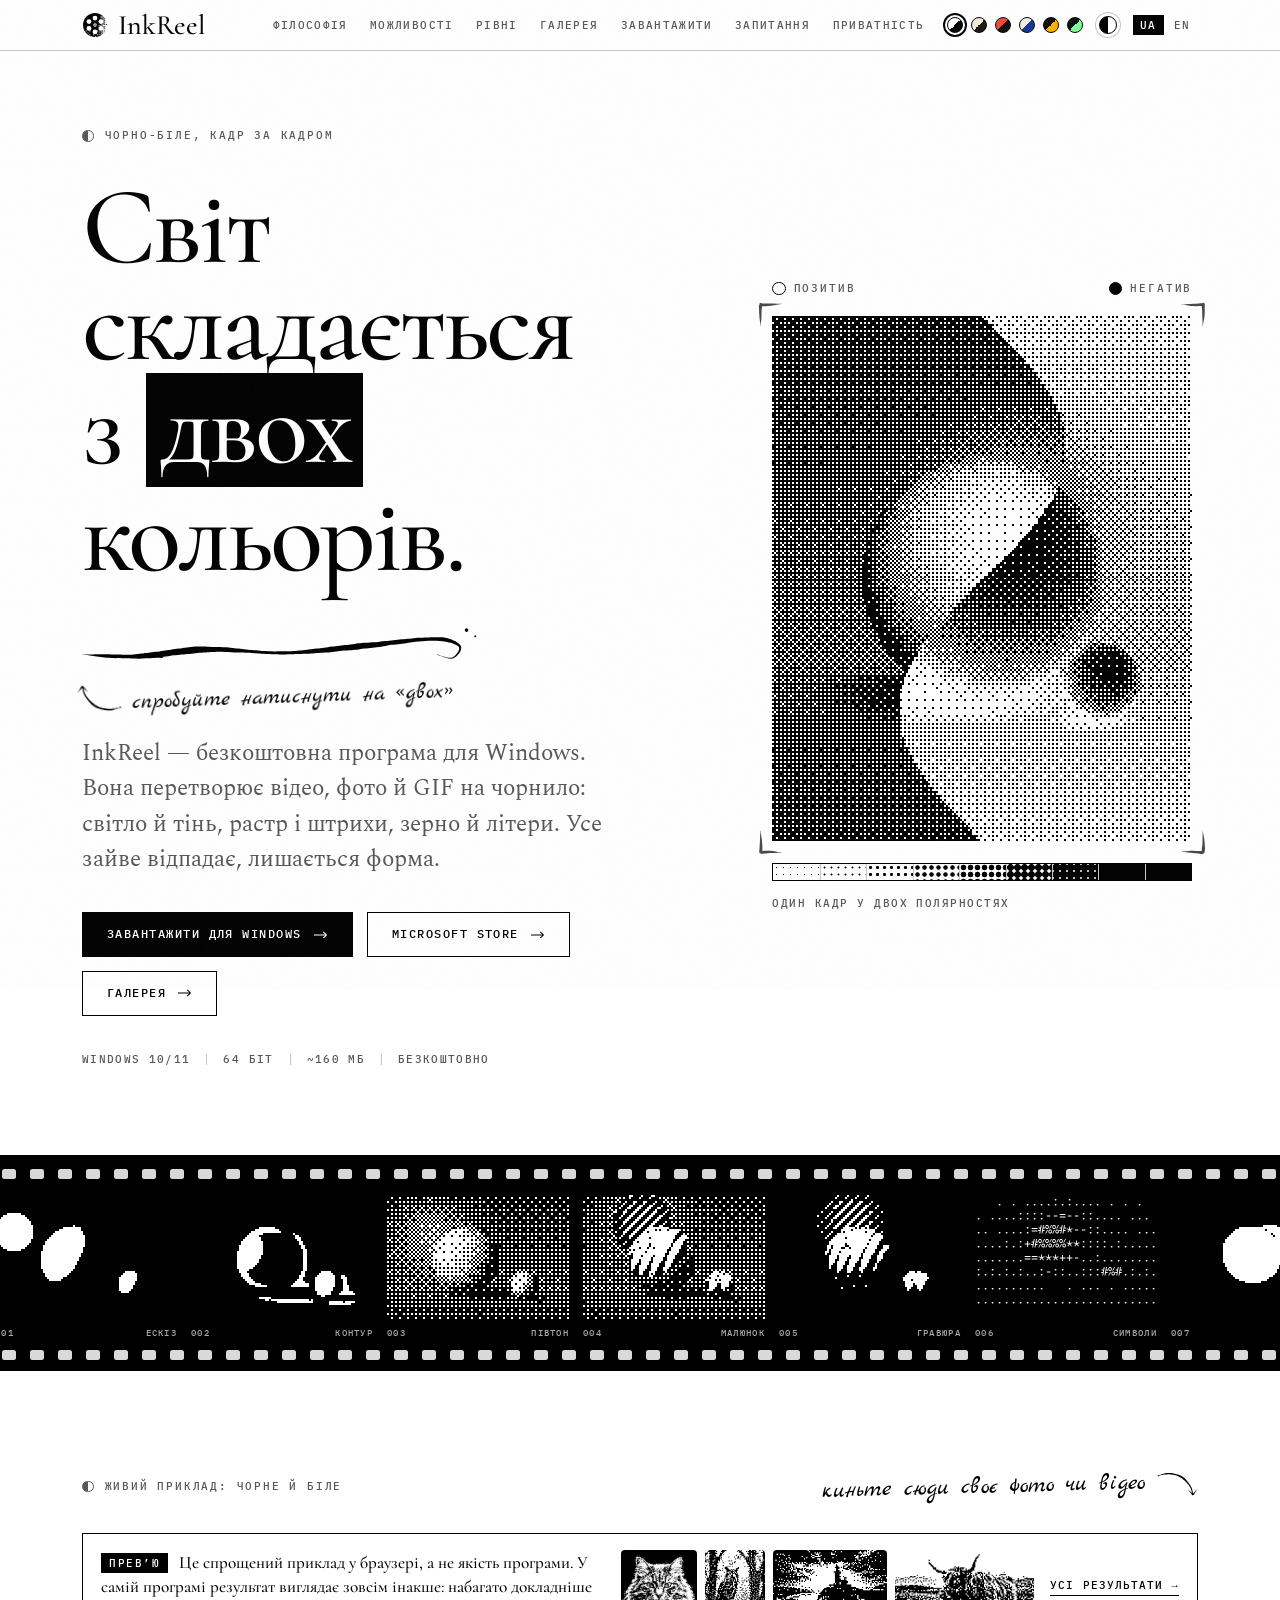
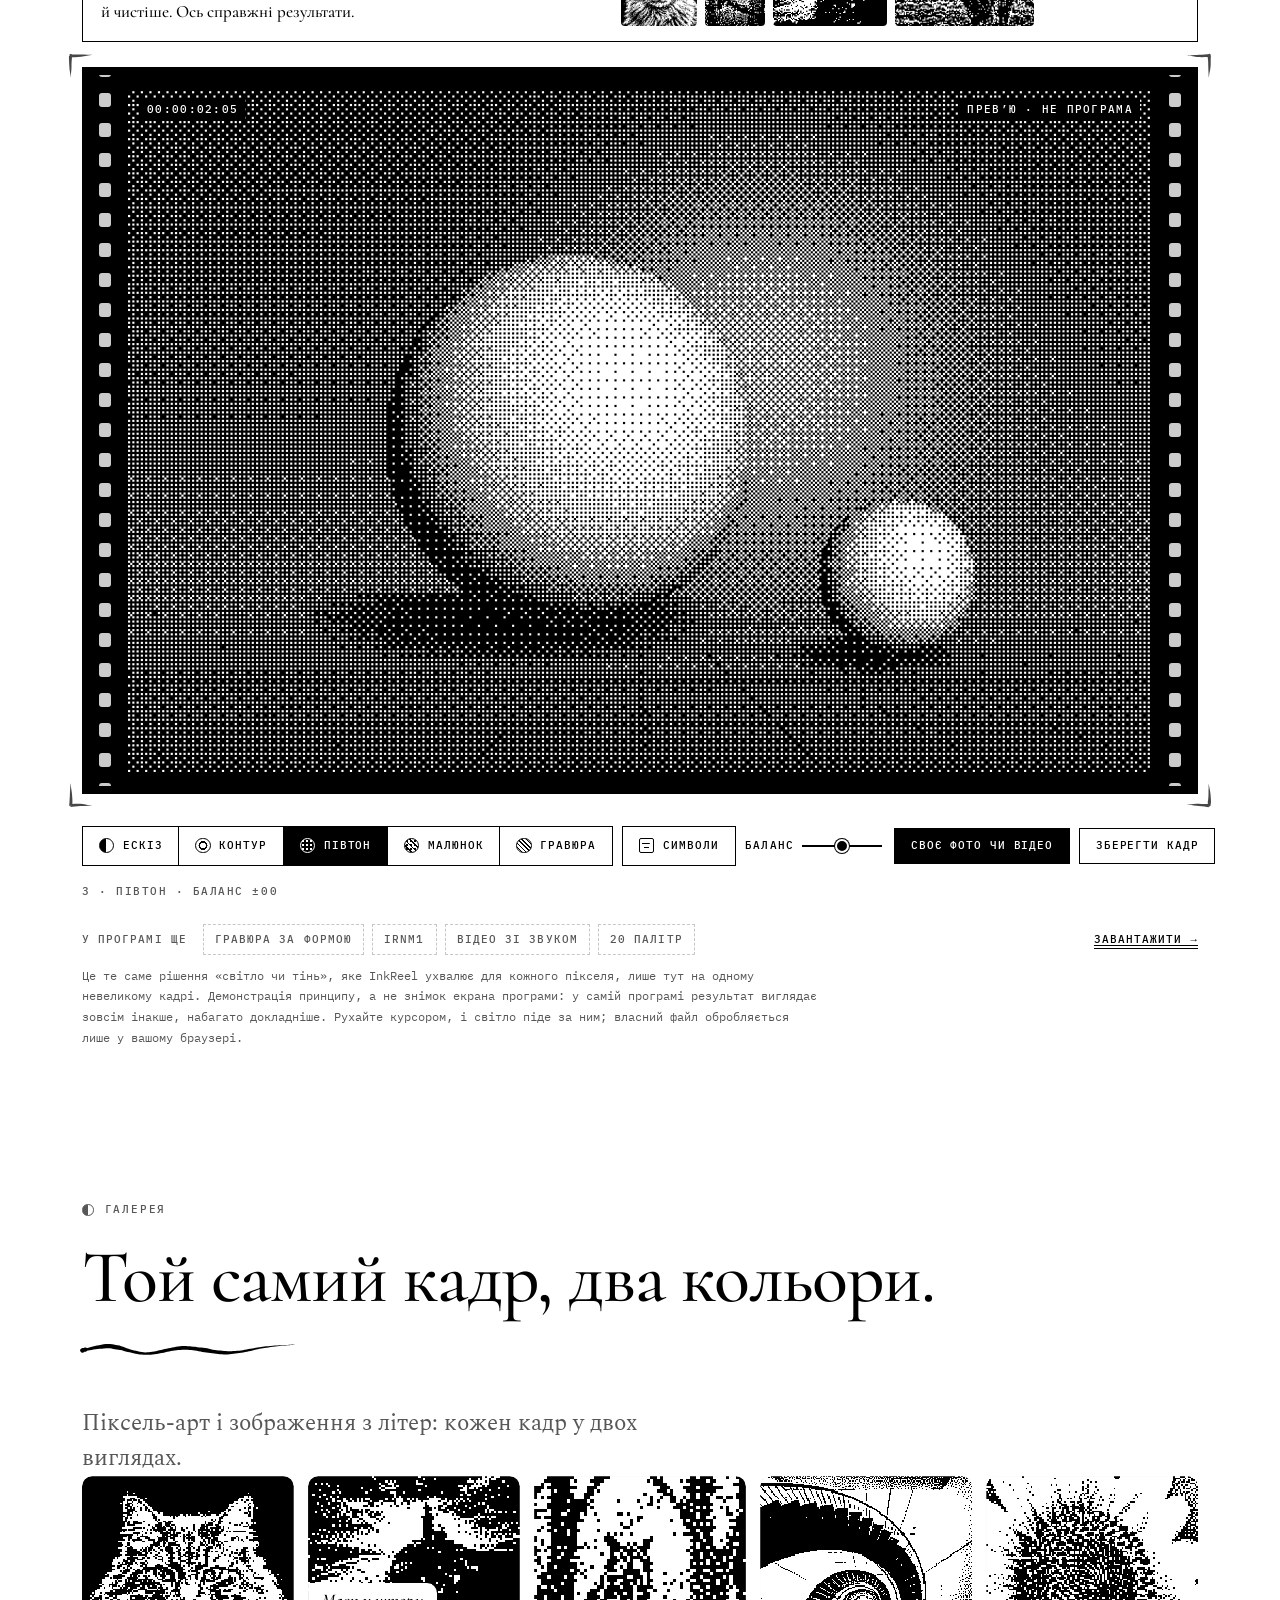
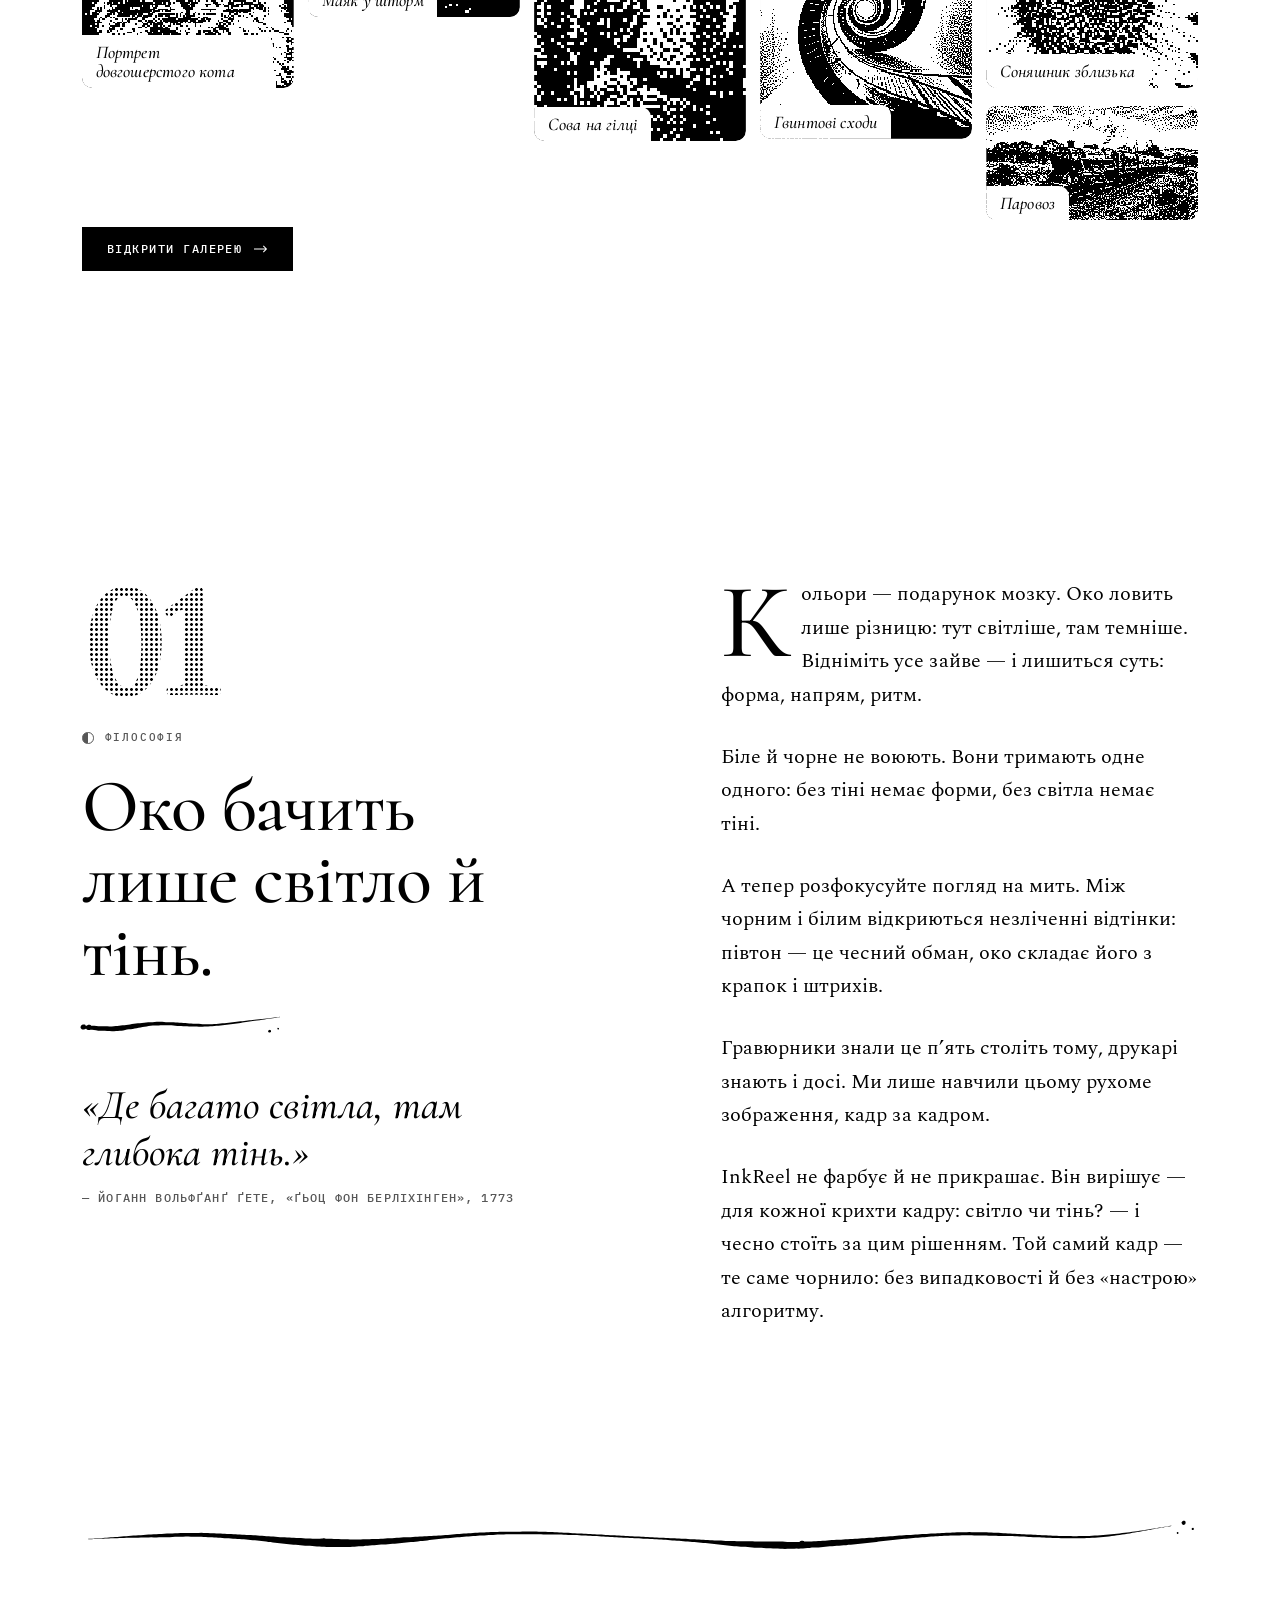
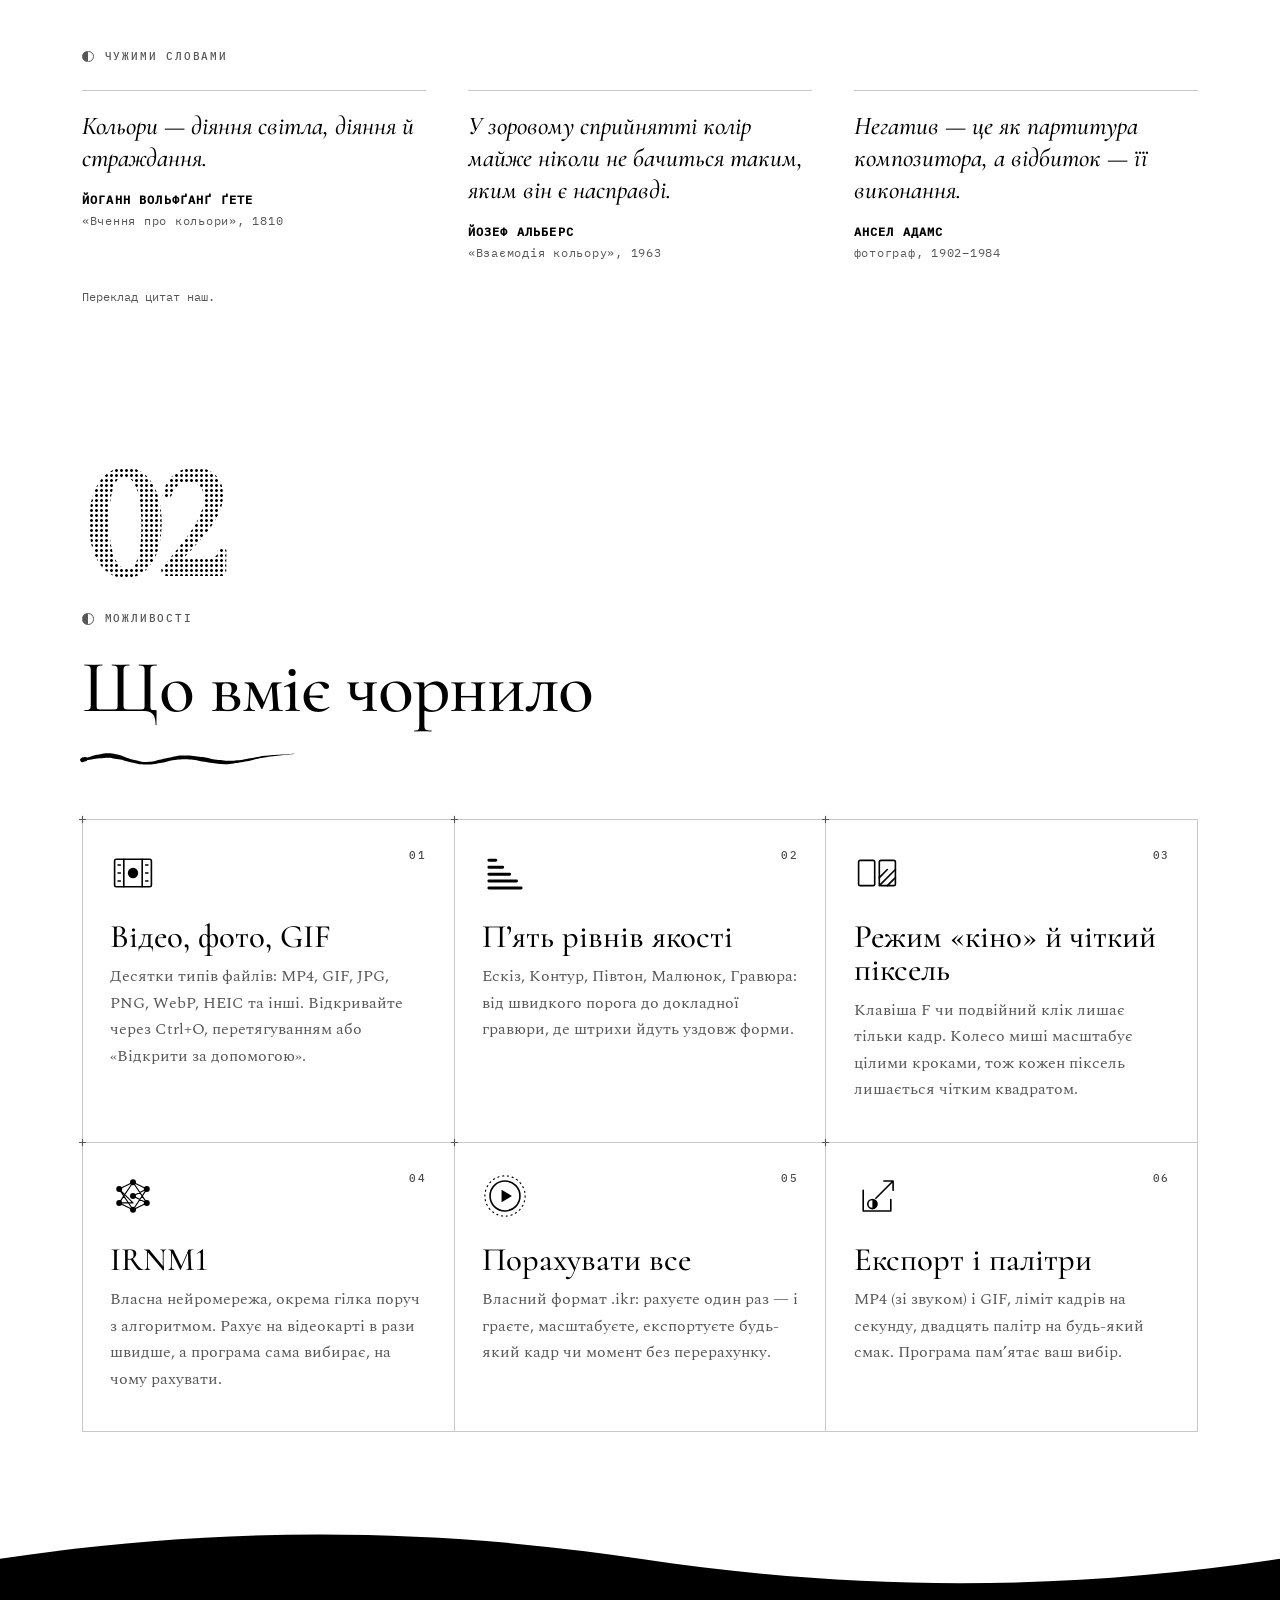
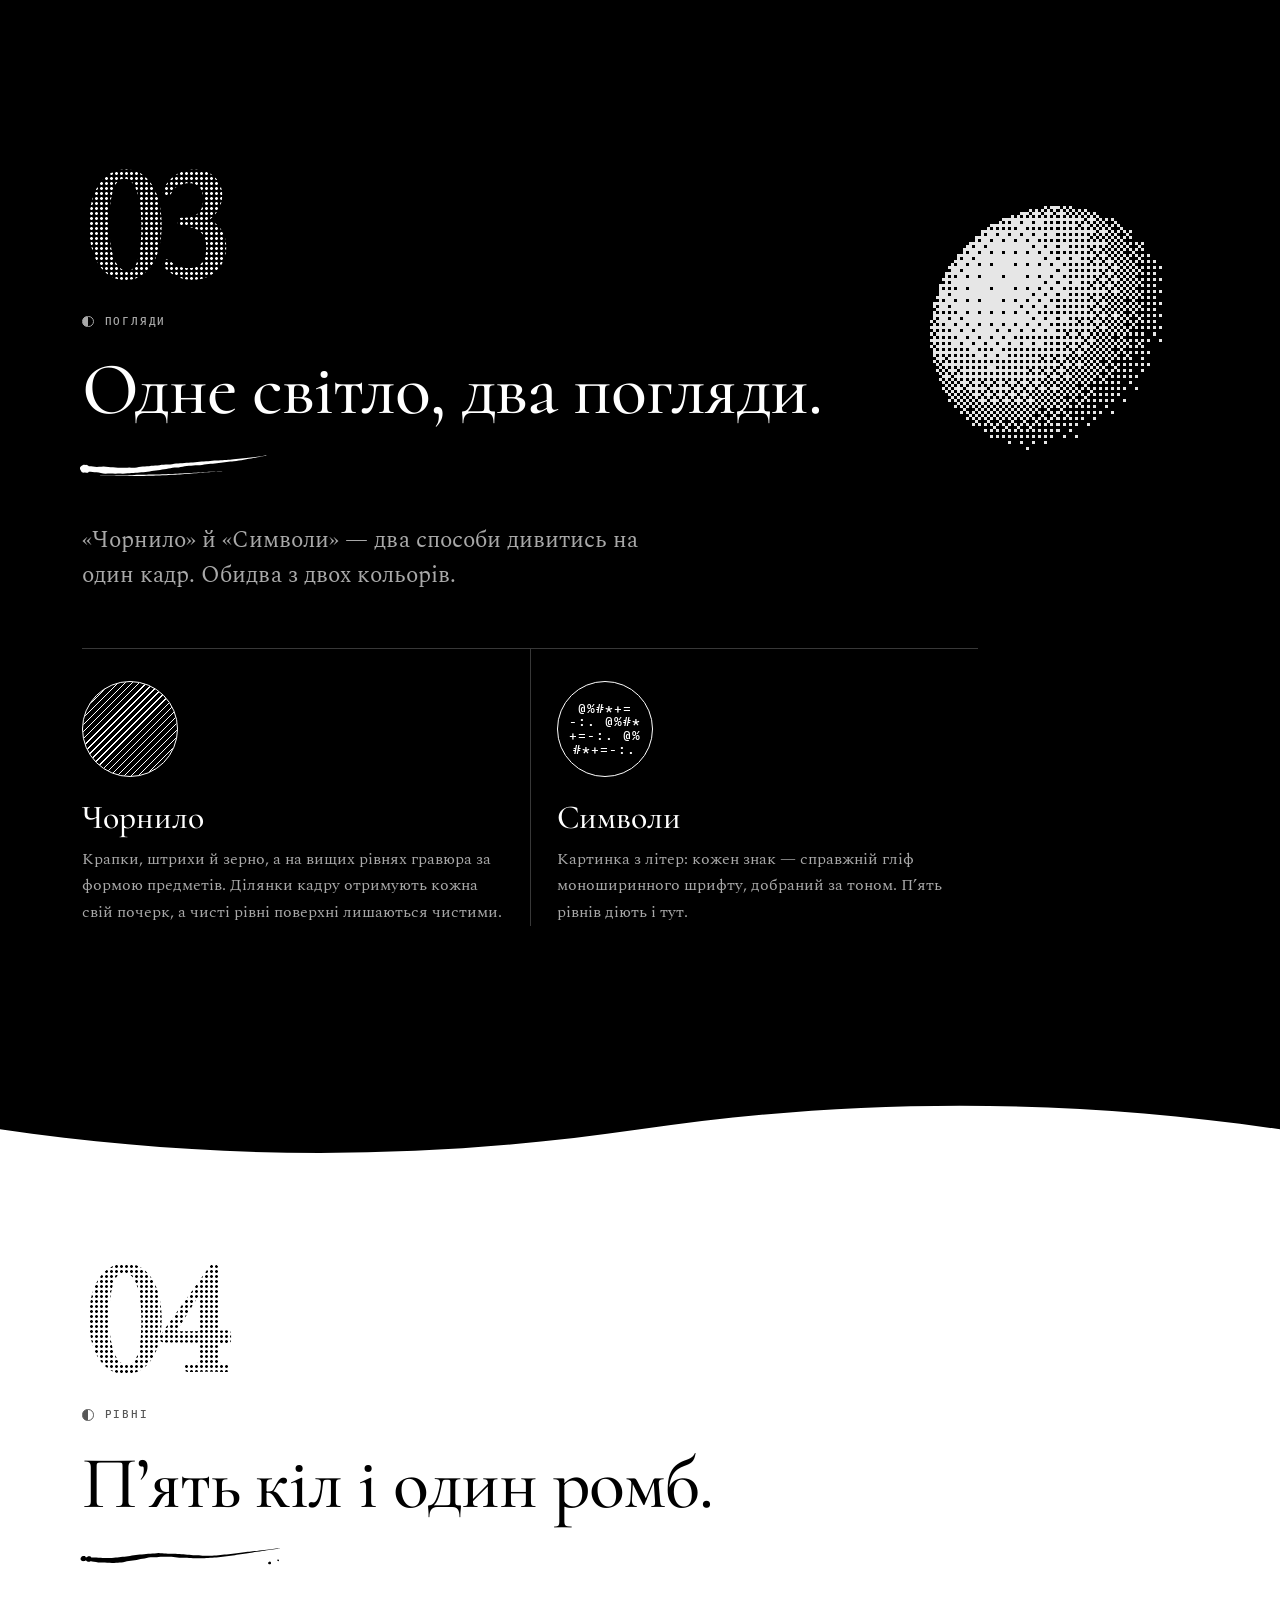
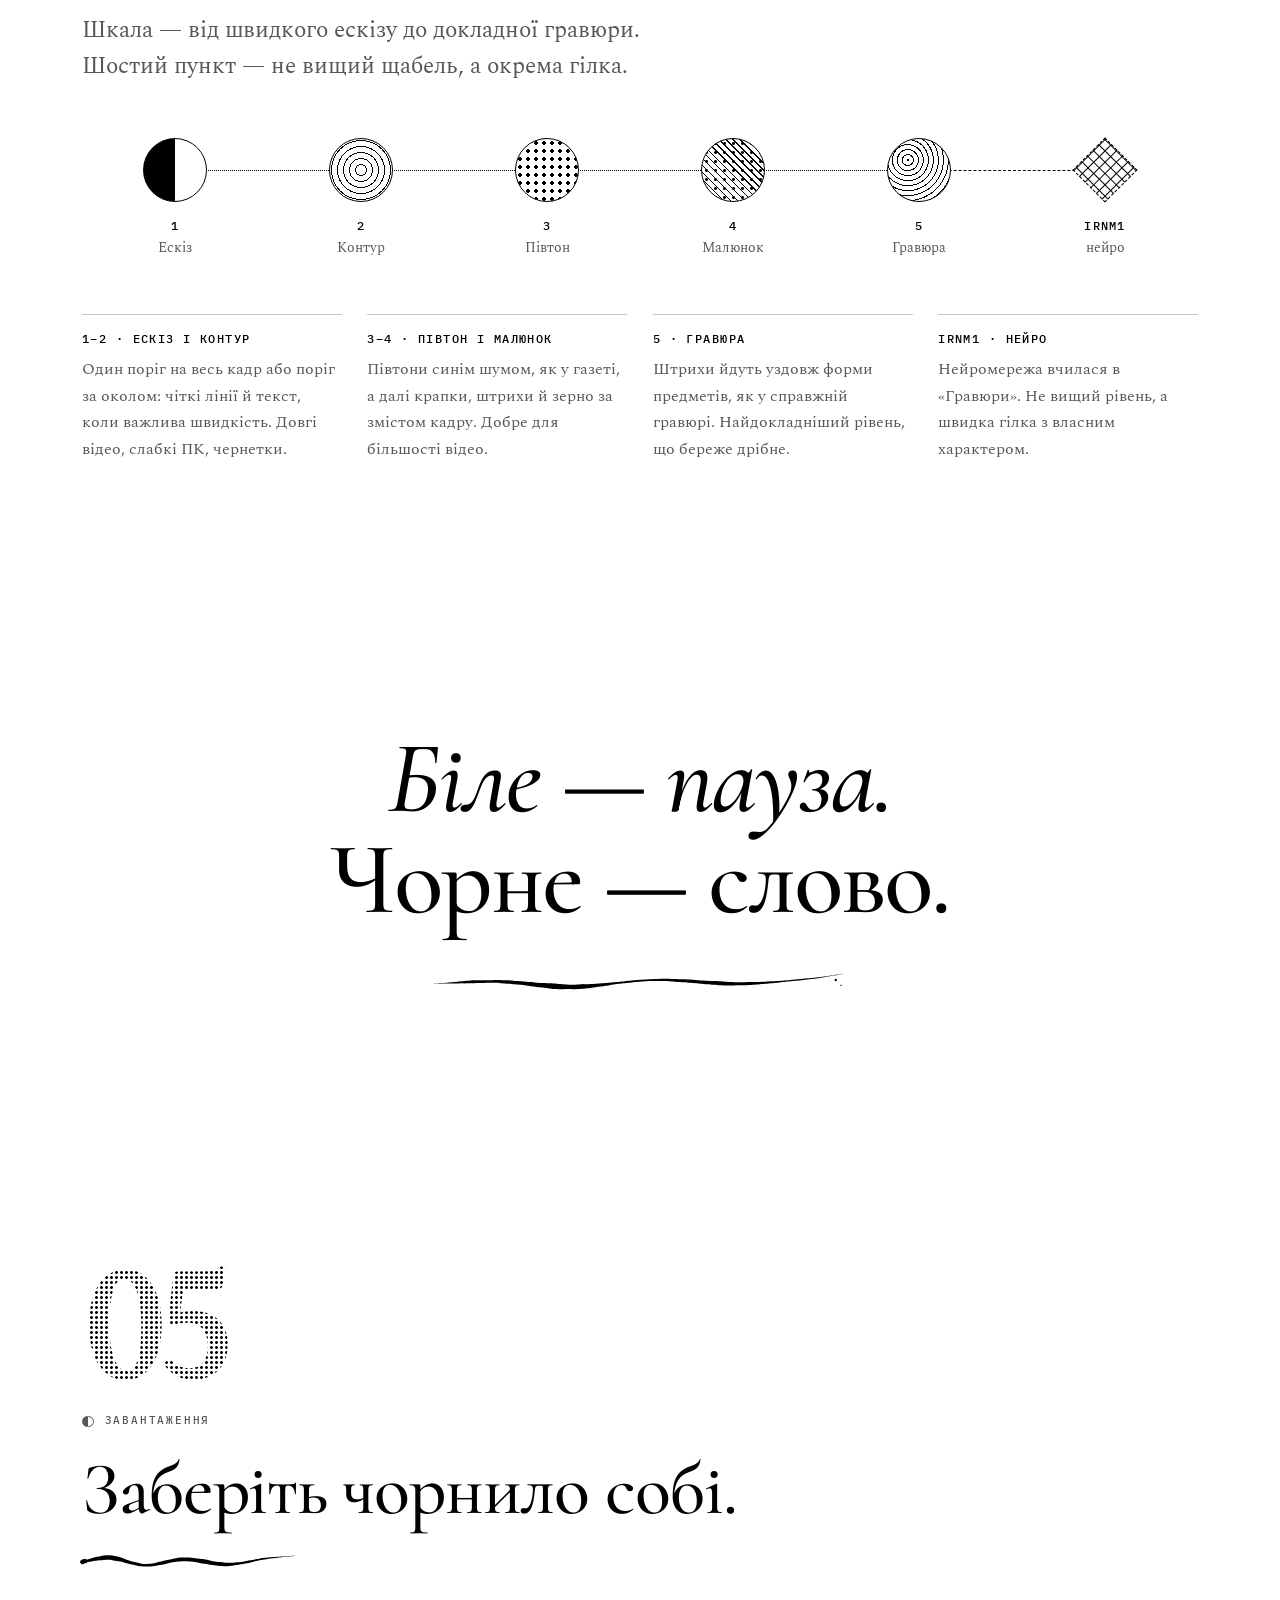
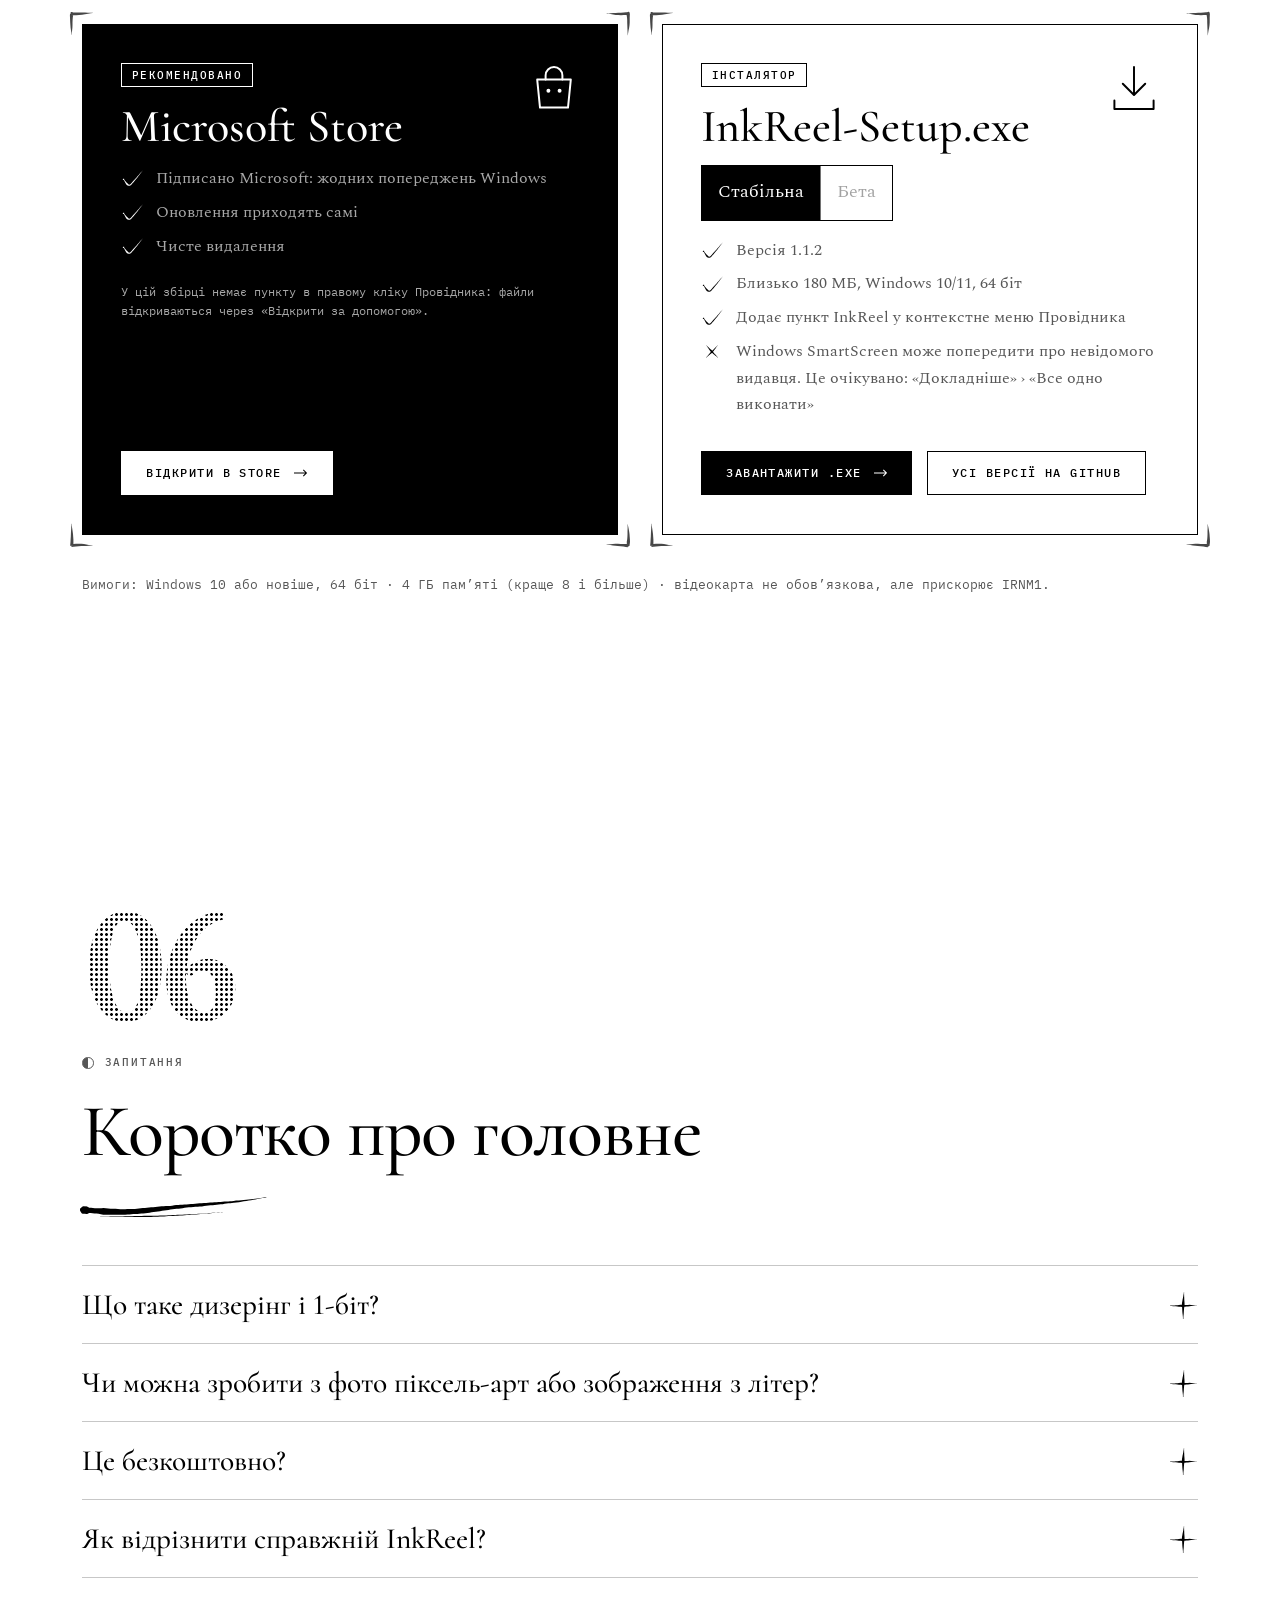
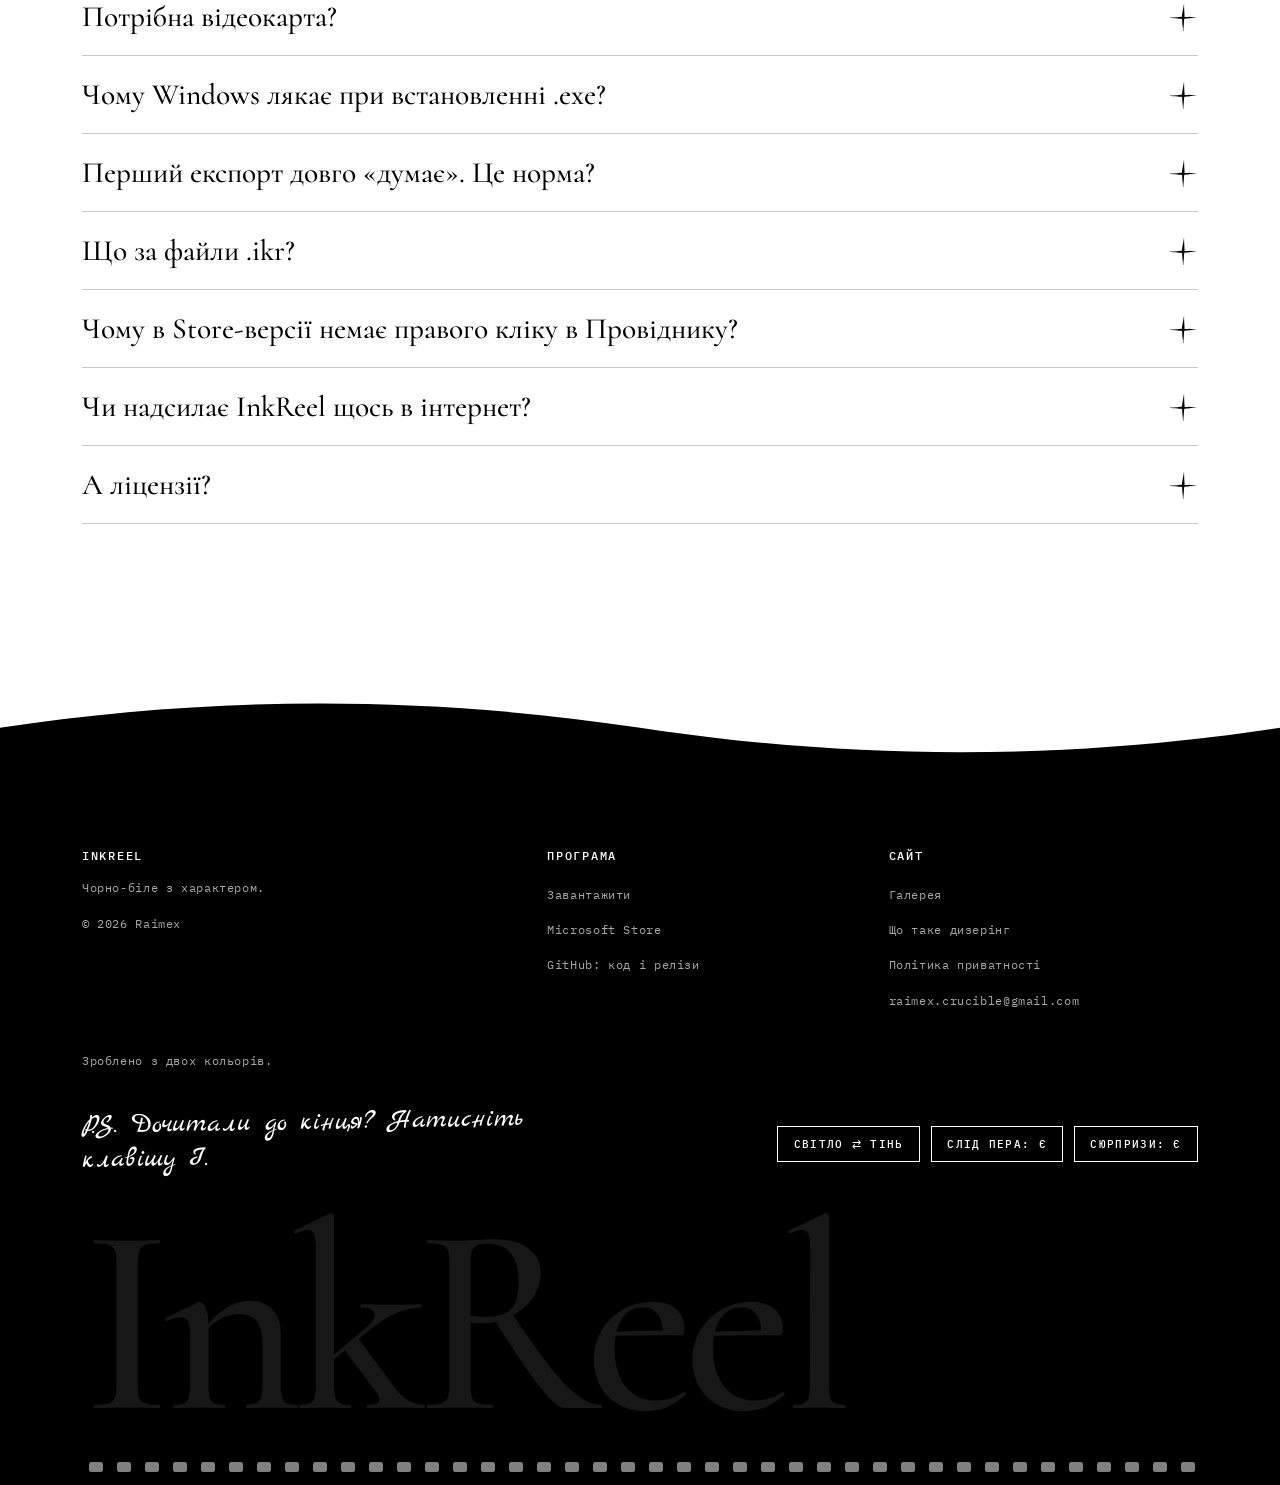
==== commit 7bab6ad8: "Gallery: no leftover ink after a click on an idle card, cards clipped as a whole at the rounded corn" ====
--- a/index.html
+++ b/index.html
@@ -44,11 +44,11 @@
 <link rel="preload" href="/assets/fonts/spectral-cyrillic-400-normal.woff2" as="font" type="font/woff2" crossorigin>
 <link rel="preload" href="/assets/fonts/cormorant-latin-500-normal.woff2" as="font" type="font/woff2" crossorigin>
 <link rel="preload" href="/assets/fonts/spectral-latin-400-normal.woff2" as="font" type="font/woff2" crossorigin>
-<link rel="stylesheet" href="/assets/style.css?v=51a02ab8">
+<link rel="stylesheet" href="/assets/style.css?v=df425b52">
 <script>try{var d=document.documentElement,s=localStorage,p=s.getItem('inkreel-palette');if(p){d.setAttribute('data-palette',p)}if(s.getItem('inkreel-flip')==='1'){d.setAttribute('data-flip','')}if(s.getItem('inkreel-seen')==='1'){d.className+=' seen'}}catch(e){}document.documentElement.className+=' js';</script>
 <script defer src="/assets/site.js"></script>
 
-<script defer src="/assets/gallery.js?v=85881d28"></script>
+<script defer src="/assets/gallery.js?v=94714d2e"></script>
 <script type="application/ld+json">{"@context": "https://schema.org", "@graph": [{"@type": "Organization", "@id": "https://inkreel.raimex.space/#org", "name": "Raimex", "url": "https://inkreel.raimex.space/", "logo": {"@type": "ImageObject", "url": "https://inkreel.raimex.space/assets/icon-512.png", "width": 512, "height": 512}, "sameAs": ["https://github.com/Chimmurai/inkreel", "https://apps.microsoft.com/detail/9NW62SPG91ZR"]}, {"@type": "WebSite", "@id": "https://inkreel.raimex.space/#website", "url": "https://inkreel.raimex.space/", "name": "InkReel", "inLanguage": ["uk", "en"], "publisher": {"@id": "https://inkreel.raimex.space/#org"}}, {"@type": "SoftwareApplication", "@id": "https://inkreel.raimex.space/#app", "name": "InkReel", "applicationCategory": "MultimediaApplication", "applicationSubCategory": "Photo and video effects", "operatingSystem": "Windows 10, Windows 11", "processorRequirements": "64-bit (x86-64)", "softwareVersion": "1.1.2", "datePublished": "2026-11-08", "fileSize": "177 MB", "downloadUrl": "https://github.com/Chimmurai/inkreel/releases/latest/download/InkReel-Setup.exe", "installUrl": "https://apps.microsoft.com/detail/9NW62SPG91ZR", "license": "https://www.apache.org/licenses/LICENSE-2.0", "isAccessibleForFree": true, "keywords": "дизерінг, 1-біт, півтон, чорно-біле відео, перетворення відео в чорно-біле, GIF, піксель-арт, зображення з символів", "url": "https://inkreel.raimex.space/", "image": "https://inkreel.raimex.space/assets/og-uk.png", "screenshot": "https://inkreel.raimex.space/assets/og-uk.png", "description": "Безкоштовна програма для Windows 10/11, що перетворює відео, фото й GIF на чорно-біле: растр, штрихи, зерно й символи. Світло чи тінь, кадр за кадром.", "featureList": ["П’ять рівнів якості від Ескіза до Гравюри", "Режим «Символи»: зображення з літер", "IRNM1: власна нейромережа", "Експорт у MP4 зі звуком і GIF", "Формат .ikr: порахувати все один раз", "20 двокольорових палітр", "Колесо миші масштабує цілими кроками до 6400 %", "Українська й англійська мови інтерфейсу"], "inLanguage": ["uk", "en"], "offers": {"@type": "Offer", "price": "0", "priceCurrency": "USD", "availability": "https://schema.org/InStock"}, "publisher": {"@id": "https://inkreel.raimex.space/#org"}, "author": {"@id": "https://inkreel.raimex.space/#org"}}, {"@type": "WebPage", "@id": "https://inkreel.raimex.space/#webpage", "url": "https://inkreel.raimex.space/", "name": "InkReel — відео, фото й GIF у чорно-біле (1-біт, дизерінг) для Windows", "description": "Безкоштовна програма для Windows 10/11: відео, фото й GIF у чисте 1-бітне чорно-біле. Дизерінг, півтон, гравюра, зображення з символів, експорт MP4 і GIF.", "inLanguage": "uk", "isPartOf": {"@id": "https://inkreel.raimex.space/#website"}, "about": {"@id": "https://inkreel.raimex.space/#app"}, "primaryImageOfPage": {"@type": "ImageObject", "url": "https://inkreel.raimex.space/assets/og-uk.png", "width": 1200, "height": 630}}, {"@type": "FAQPage", "@id": "https://inkreel.raimex.space/#faq", "inLanguage": "uk", "mainEntity": [{"@type": "Question", "name": "Що таке дизерінг і 1-біт?", "acceptedAnswer": {"@type": "Answer", "text": "1-біт означає, що кожен піксель — це або чорнило, або папір, без відтінків сірого. Дизерінг — спосіб, яким картинка все одно здається повнотоновою: крапки, штрихи й зерно розташовано так, що око зливає їх у півтони. InkReel сам підбирає візерунок для кожної ділянки кадру."}}, {"@type": "Question", "name": "Чи можна зробити з фото піксель-арт або зображення з літер?", "acceptedAnswer": {"@type": "Answer", "text": "Так. Для піксель-арту поставте малий розмір результату (наприклад, 128–192 px по довгій стороні), а для літер увімкніть «Символи»: кадр збирається зі справжніх літер. Приклади є в галереї."}}, {"@type": "Question", "name": "Це безкоштовно?", "acceptedAnswer": {"@type": "Answer", "text": "Так. Без реклами, підписок і пробних періодів."}}, {"@type": "Question", "name": "Як відрізнити справжній InkReel?", "acceptedAnswer": {"@type": "Answer", "text": "Справжніх джерел три: Microsoft Store, репозиторій на GitHub (github.com/Chimmurai/inkreel) і цей сайт. Автор: Raimex. Якщо програму пропонують деінде, це чужа копія."}}, {"@type": "Question", "name": "Потрібна відеокарта?", "acceptedAnswer": {"@type": "Answer", "text": "Ні. Алгоритм працює на процесорі. Відеокарта прискорює нейрорівень IRNM1: програма сама обирає, на чому рахувати, і повертається на процесор, якщо відеокарта підвела."}}, {"@type": "Question", "name": "Чому Windows лякає при встановленні .exe?", "acceptedAnswer": {"@type": "Answer", "text": "Інсталятор поза Store не має платного цифрового підпису, тож SmartScreen бачить незнайомого видавця. Версія зі Store підписана Microsoft і таких попереджень не викликає."}}, {"@type": "Question", "name": "Перший експорт довго «думає». Це норма?", "acceptedAnswer": {"@type": "Answer", "text": "Так. Після встановлення чи оновлення програма один раз компілює обчислювальні ядра: до пів хвилини на слабкому ПК. Далі швидко."}}, {"@type": "Question", "name": "Що за файли .ikr?", "acceptedAnswer": {"@type": "Answer", "text": "Власний формат «порахованого» відео: у ньому лежить готовий результат. Відкриваєте в InkReel у режимі програвача й експортуєте будь-який момент без перерахунку."}}, {"@type": "Question", "name": "Чому в Store-версії немає правого кліку в Провіднику?", "acceptedAnswer": {"@type": "Answer", "text": "Пакети Store не можуть дописувати пункти в меню Провідника так, як це робить інсталятор. Відкривайте файли через «Відкрити за допомогою». У версії з інсталятора пункт є."}}, {"@type": "Question", "name": "Чи надсилає InkReel щось в інтернет?", "acceptedAnswer": {"@type": "Answer", "text": "Ні. Усе обчислюється на вашому комп’ютері, акаунтів і телеметрії немає. Деталі — у політиці приватності."}}, {"@type": "Question", "name": "А ліцензії?", "acceptedAnswer": {"@type": "Answer", "text": "У складі програми є FFmpeg (GPL), ONNX Runtime та інші компоненти. Їхні ліцензії лежать у теці програми й згадані в розділі «Про програму»."}}]}]}</script>
 </head>
 <body data-away="◐ Повертайтеся: світло чекає">
--- a/assets/style.css
+++ b/assets/style.css
@@ -844,7 +844,7 @@
 .gal.tease { column-width: 13rem; }
 @media (min-width: 1260px) { .gal-wrap .gal { max-width: 1180px; column-width: auto; column-count: 3; column-gap: 14px; } .gal-wrap .gcard { margin-bottom: 14px; } }
 .gcard { position: relative; break-inside: avoid; margin: 0 0 1.1rem; }
-.split { --r: 10px; position: relative; aspect-ratio: var(--ar); overflow: hidden; border-radius: var(--r); background: var(--faint); touch-action: pan-y; cursor: zoom-in; user-select: none; -webkit-user-select: none; outline: none; -webkit-tap-highlight-color: transparent; }
+.split { --r: 10px; position: relative; aspect-ratio: var(--ar); overflow: hidden; border-radius: var(--r); clip-path: inset(0 round var(--r)); isolation: isolate; background: var(--faint); touch-action: pan-y; cursor: zoom-in; user-select: none; -webkit-user-select: none; outline: none; -webkit-tap-highlight-color: transparent; }
 .js .split:not(.ready) { background: linear-gradient(100deg, color-mix(in srgb, var(--ink) 6%, var(--paper)) 30%, color-mix(in srgb, var(--ink) 15%, var(--paper)) 50%, color-mix(in srgb, var(--ink) 6%, var(--paper)) 70%) 0 0 / 260% 100%; animation: shim 1.5s linear infinite; }
 @keyframes shim { from { background-position: 100% 0; } to { background-position: -60% 0; } }
 .split.err img, .split.err .cap, .split.err .st, .split.err .ink { visibility: hidden; }
@@ -920,16 +920,21 @@
 /* === dithering page === */
 .doc.dither { max-width: 66rem; }
 .doc.dither > p, .doc.dither > ul, .doc.dither > h2, .doc.dither > details, .doc.dither > .big { max-width: 46rem; }
-.dgrid { display: grid; grid-template-columns: repeat(5, 1fr); gap: 0.9rem; margin: 2rem 0 1.4rem; padding: 0; list-style: none; }
+.dgrid { display: grid; grid-template-columns: repeat(5, 192px); justify-content: space-between; gap: 1.6rem 0.9rem; margin: 2rem 0 1.4rem; padding: 0; list-style: none; }
 .dgrid figure { margin: 0; }
-.dgrid img { width: 100%; height: auto; display: block; border-radius: 6px; background: var(--faint); filter: url(#ik-theme); }
+.dgrid img { width: 100%; height: auto; display: block; border-radius: 6px; background: var(--faint); filter: url(#ik-theme); image-rendering: pixelated; image-rendering: crisp-edges; }
 .dgrid figcaption { margin-top: 0.55rem; font: 500 0.7rem/1.3 var(--mono); letter-spacing: 0.1em; text-transform: uppercase; }
 .dgrid figcaption span { display: block; margin-top: 0.25rem; text-transform: none; letter-spacing: 0; font: italic 500 0.98rem/1.2 var(--display); color: var(--dim); }
 .dgrid figure.me figcaption { text-decoration: underline; text-underline-offset: 0.3em; text-decoration-thickness: 1px; }
 .doc.dither .classic dt { font: 500 0.8rem/1.3 var(--mono); letter-spacing: 0.1em; text-transform: uppercase; margin-top: 1.1rem; }
 .doc.dither .classic dd { margin: 0.2rem 0 0; color: color-mix(in srgb, var(--ink) 86%, var(--paper)); }
 .doc.dither .actions { display: flex; flex-wrap: wrap; gap: 0.9rem; margin: 1.6rem 0 0; }
-@media (max-width: 900px) { .dgrid { grid-template-columns: repeat(2, 1fr); } .dgrid figure:last-child { grid-column: 1 / -1; } }
+/* a 192 px source is shown at 1x (and 2x on very wide screens); a smooth shrink would melt the dither into grey, so the cells keep whole sizes */
+@media (max-width: 1100px) { .dgrid { grid-template-columns: repeat(3, 192px); justify-content: center; gap: 1.6rem 1.2rem; } .dgrid figure.me { grid-column: span 2; } .dgrid figure.me img { width: 384px; max-width: 100%; } }
+@media (max-width: 640px) { .dgrid { grid-template-columns: repeat(2, 192px); } .dgrid figure.me { grid-column: 1 / -1; } .dgrid figure.me img { width: 384px; max-width: 100%; margin: 0 auto; } .dgrid figure.me figcaption { text-align: center; } }
+@media (max-width: 440px) { .dgrid { grid-template-columns: repeat(2, 1fr); gap: 1.2rem 0.8rem; } .dgrid figure.me img { width: 100%; } }
+@media (min-width: 2200px) { .dgrid { grid-template-columns: repeat(5, 384px); width: 2000px; max-width: none; margin-left: calc(50% - 1000px); justify-content: space-between; } }
+@media (min-width: 3200px) { .dgrid { grid-template-columns: repeat(5, 576px); width: 3000px; margin-left: calc(50% - 1500px); } }
 /* === preview note === */
 .pvn { display: flex; flex-wrap: wrap; align-items: center; gap: 1rem 1.6rem; margin: 0 0 1.6rem; padding: 0.95rem 1.15rem; border: 1px solid var(--ink); }
 .pvn-t { flex: 1 1 24rem; margin: 0; font: 500 1.08rem/1.4 var(--display); }
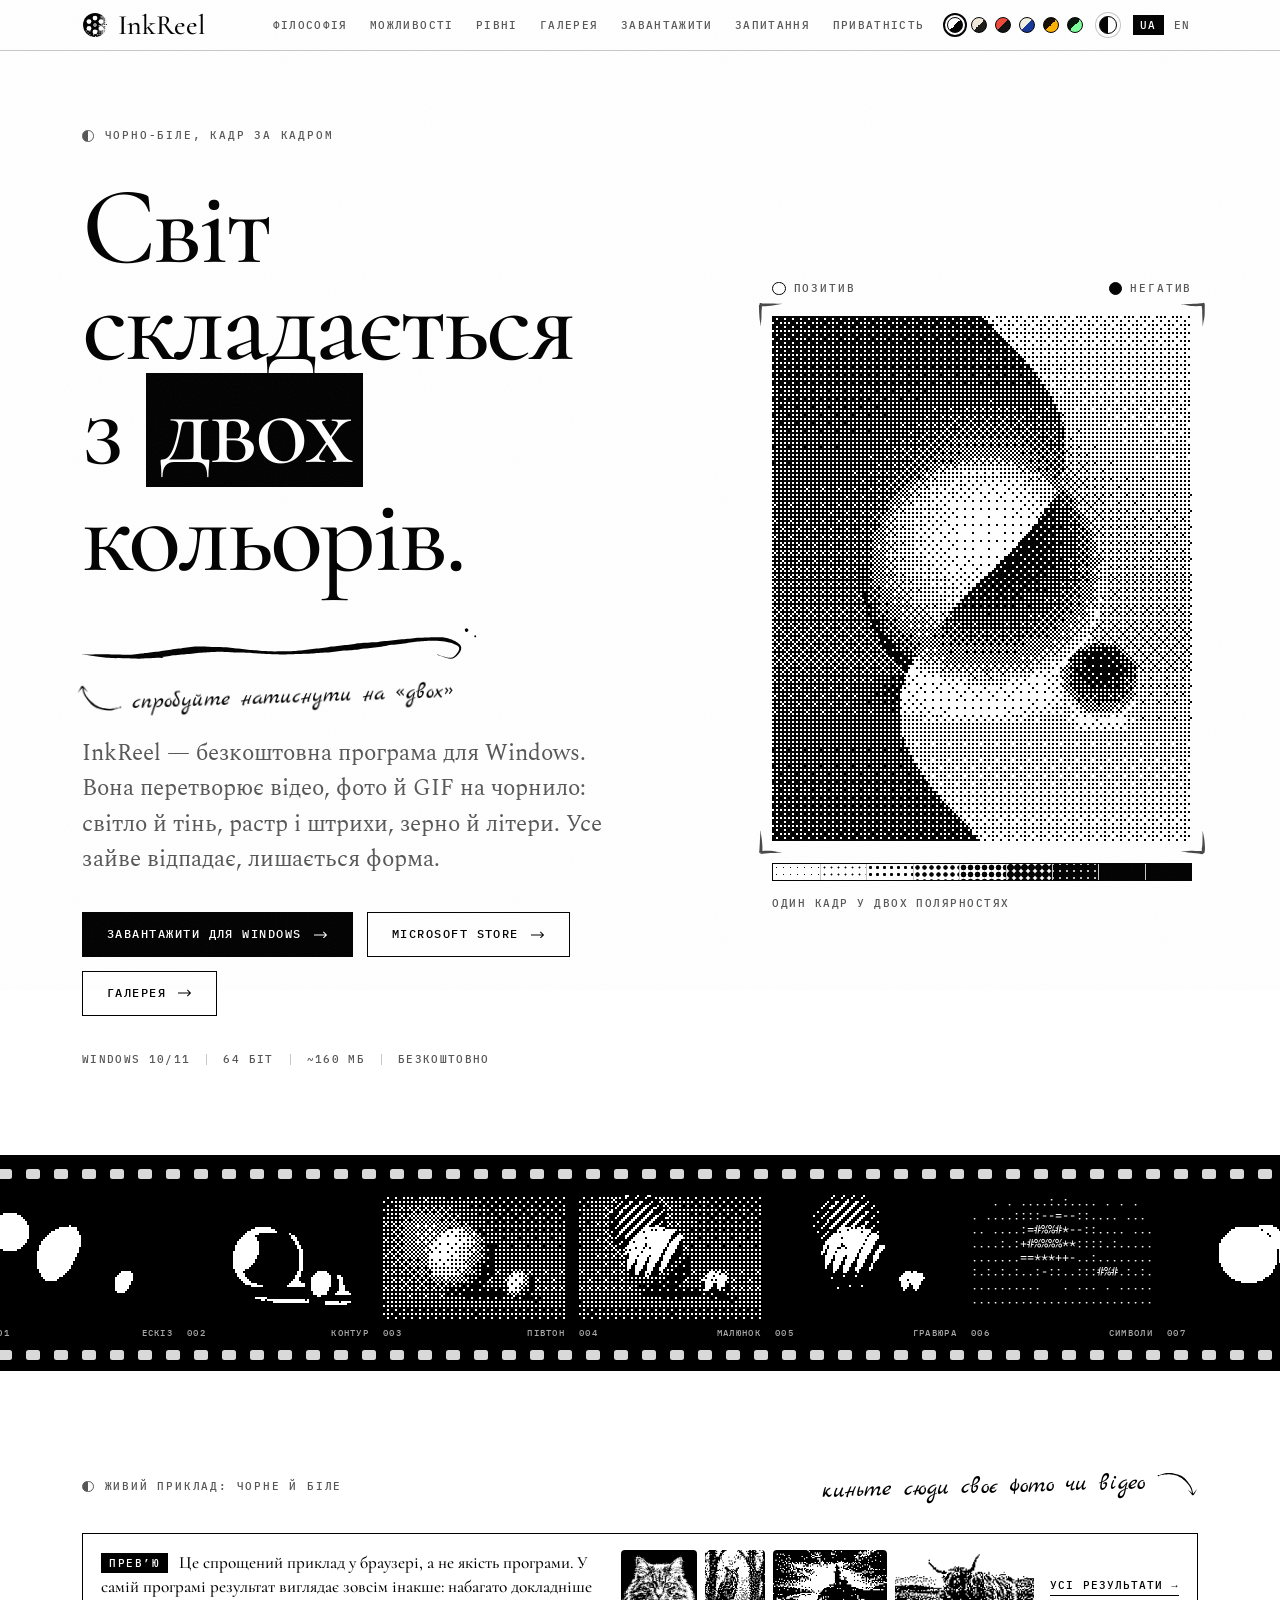
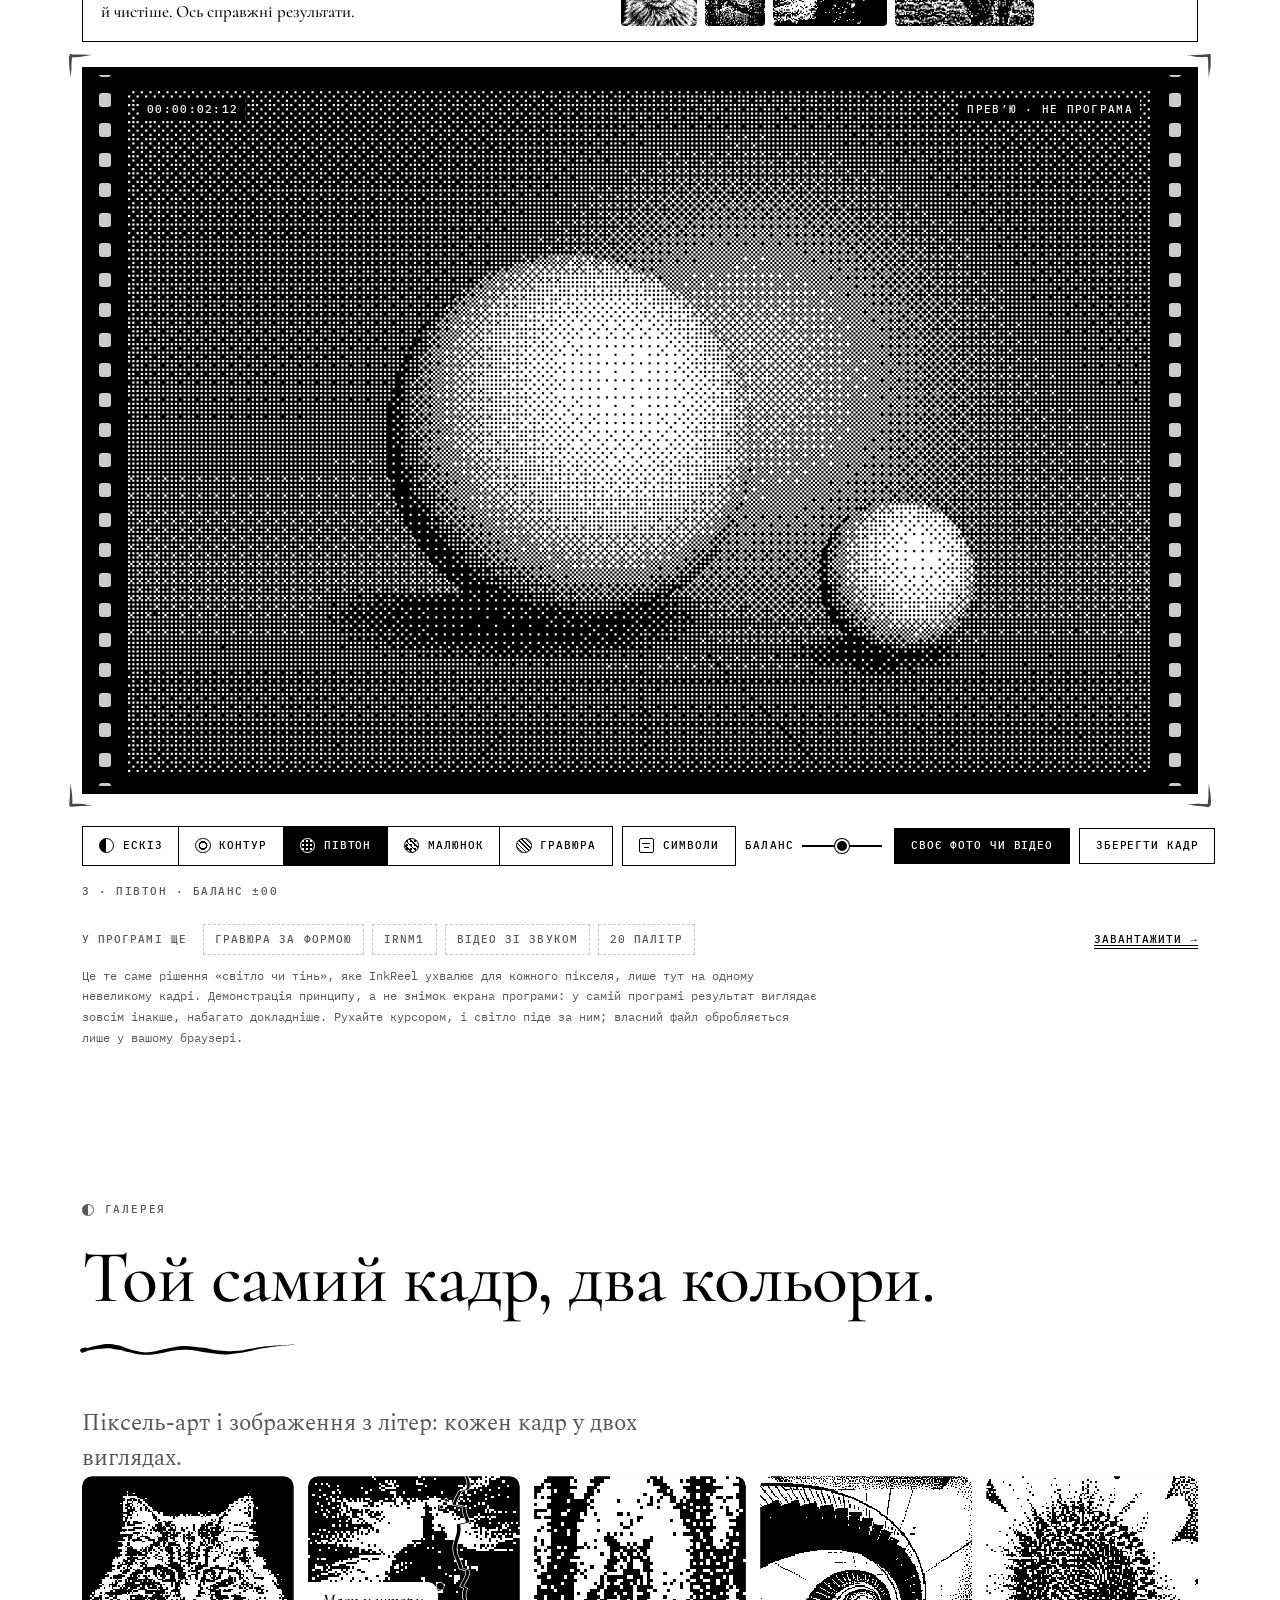
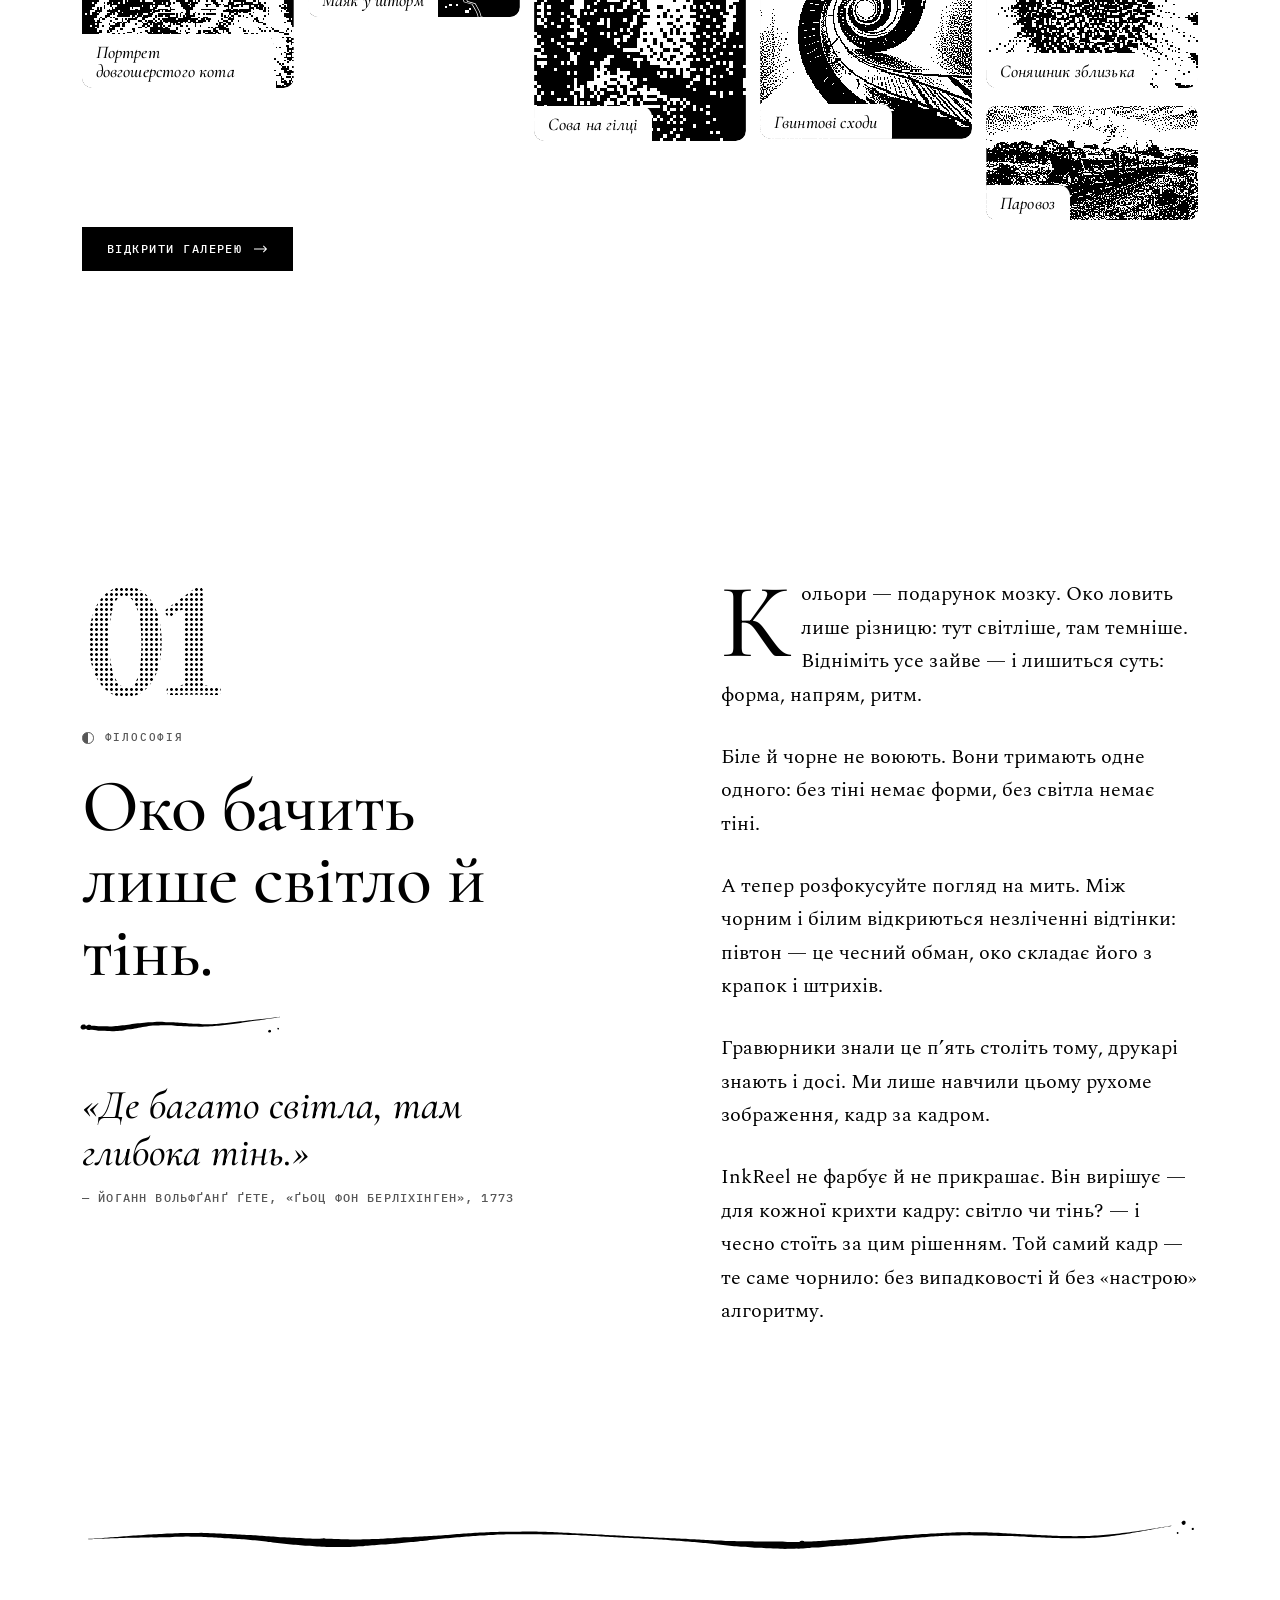
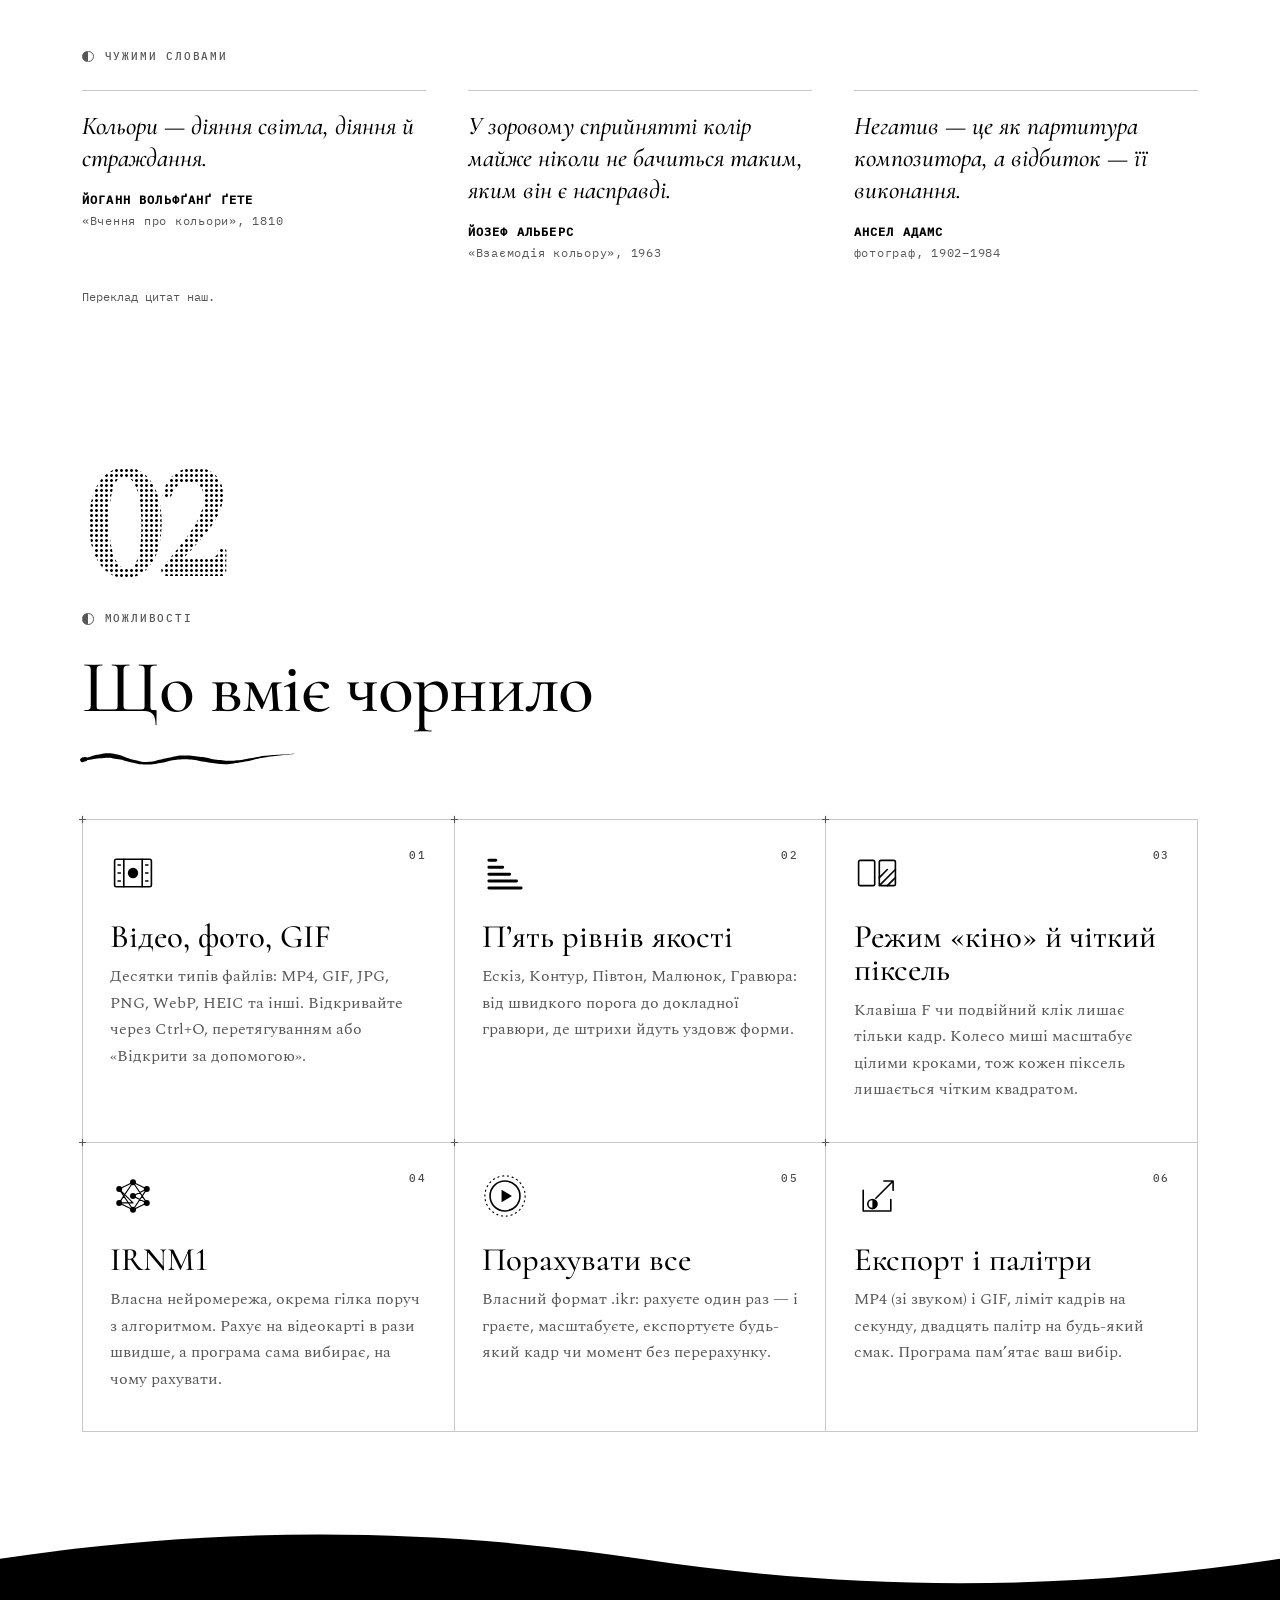
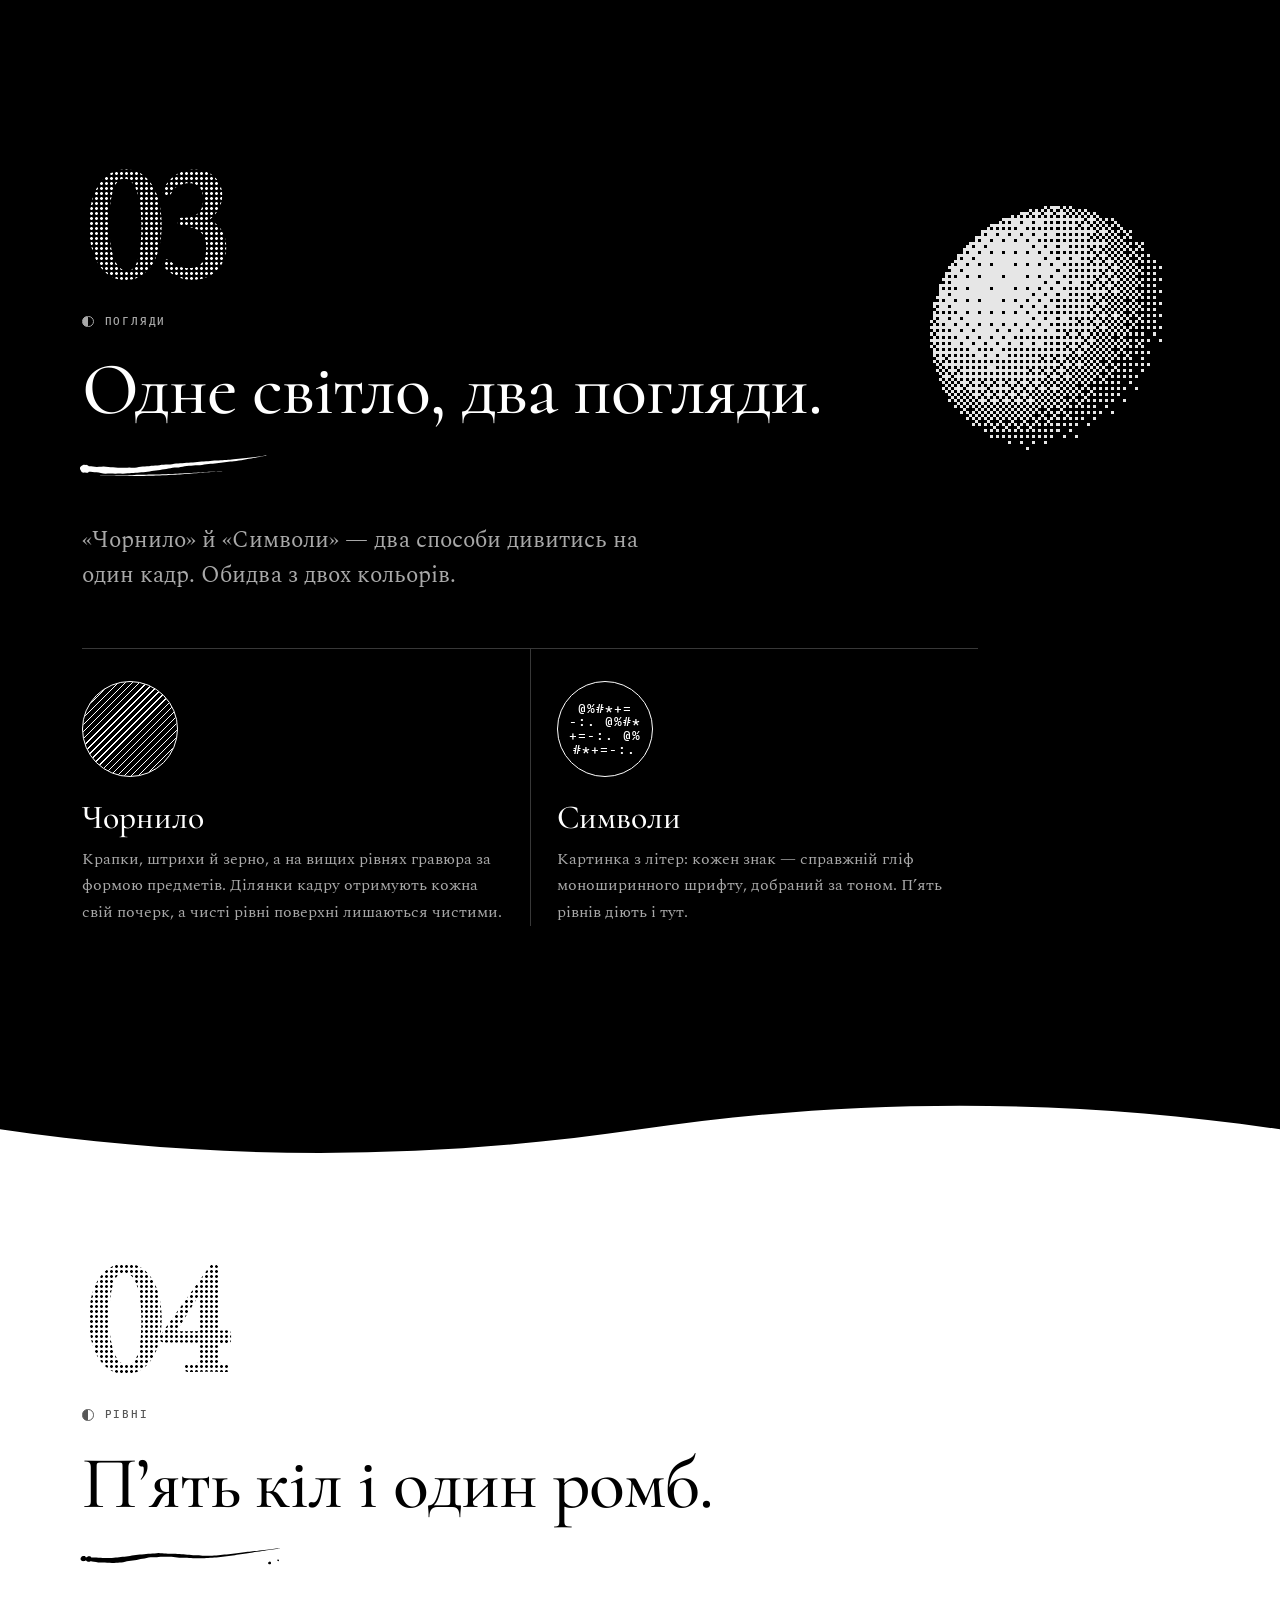
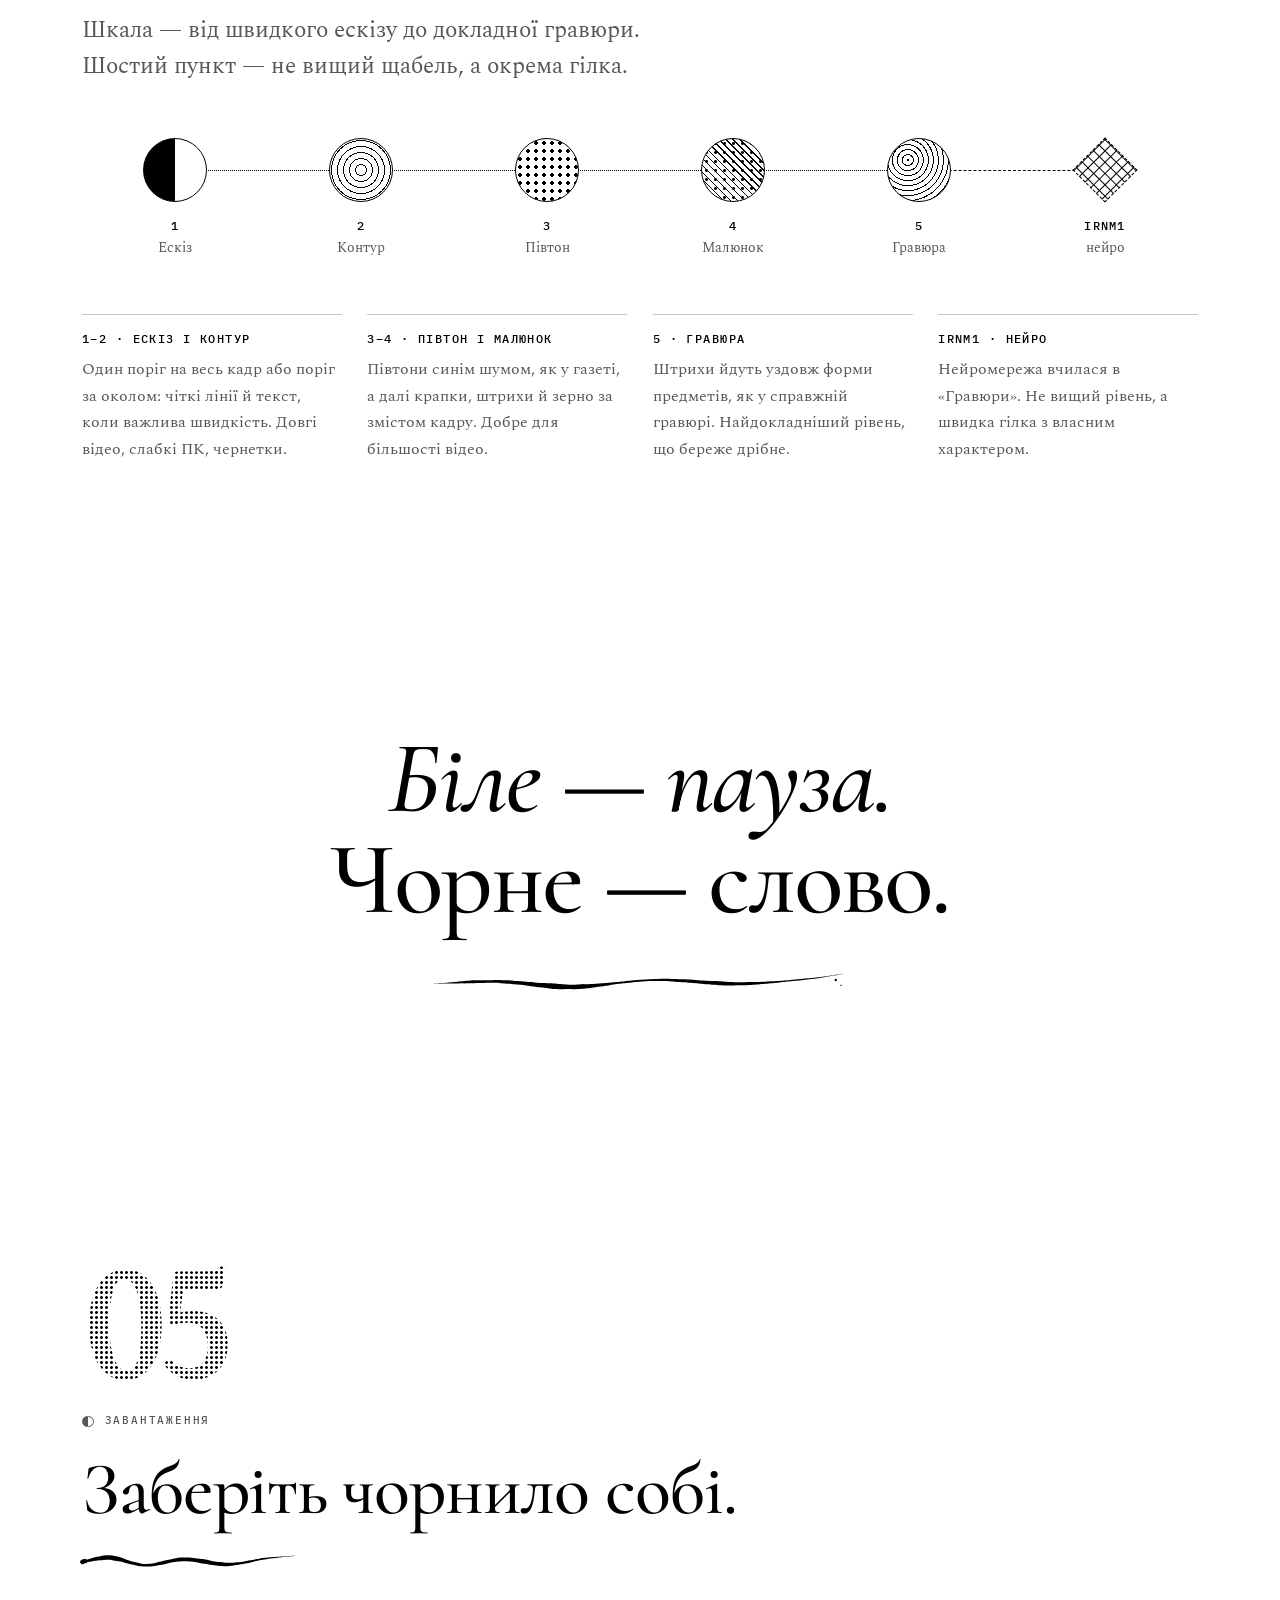
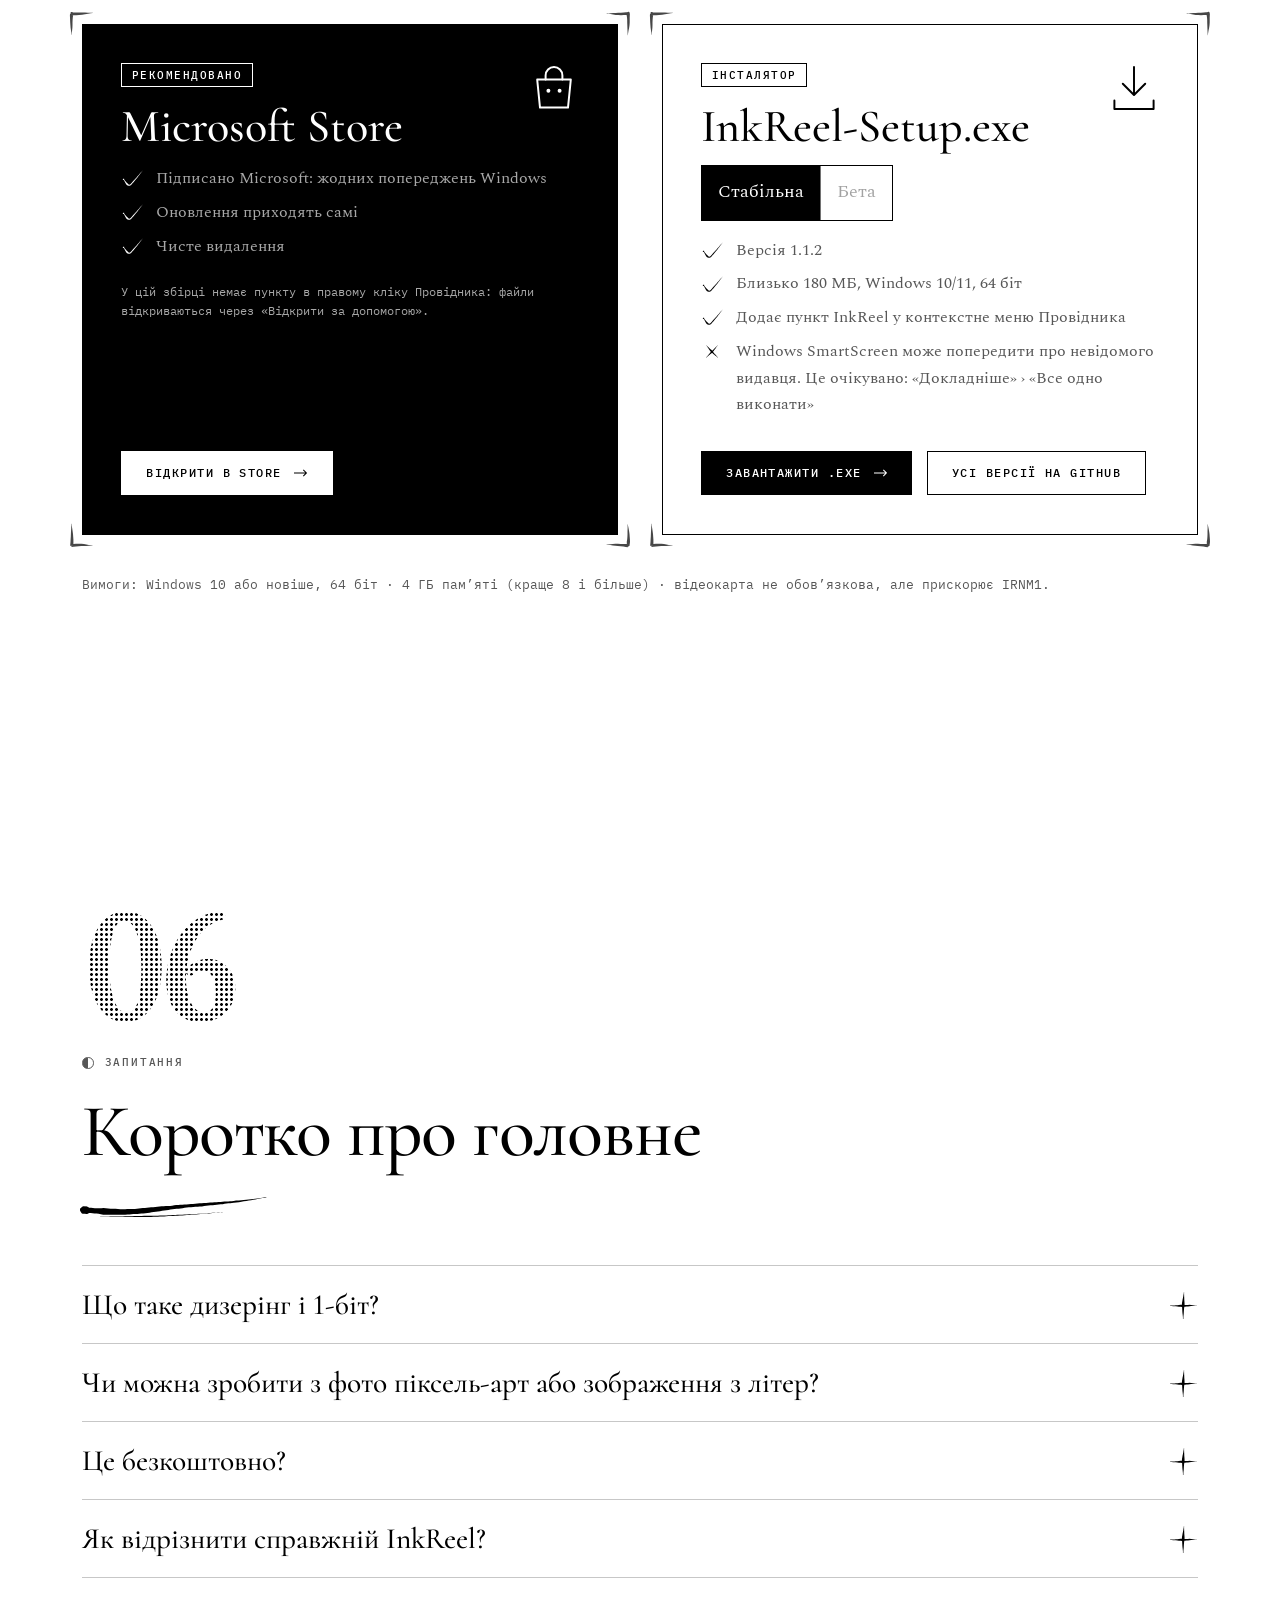
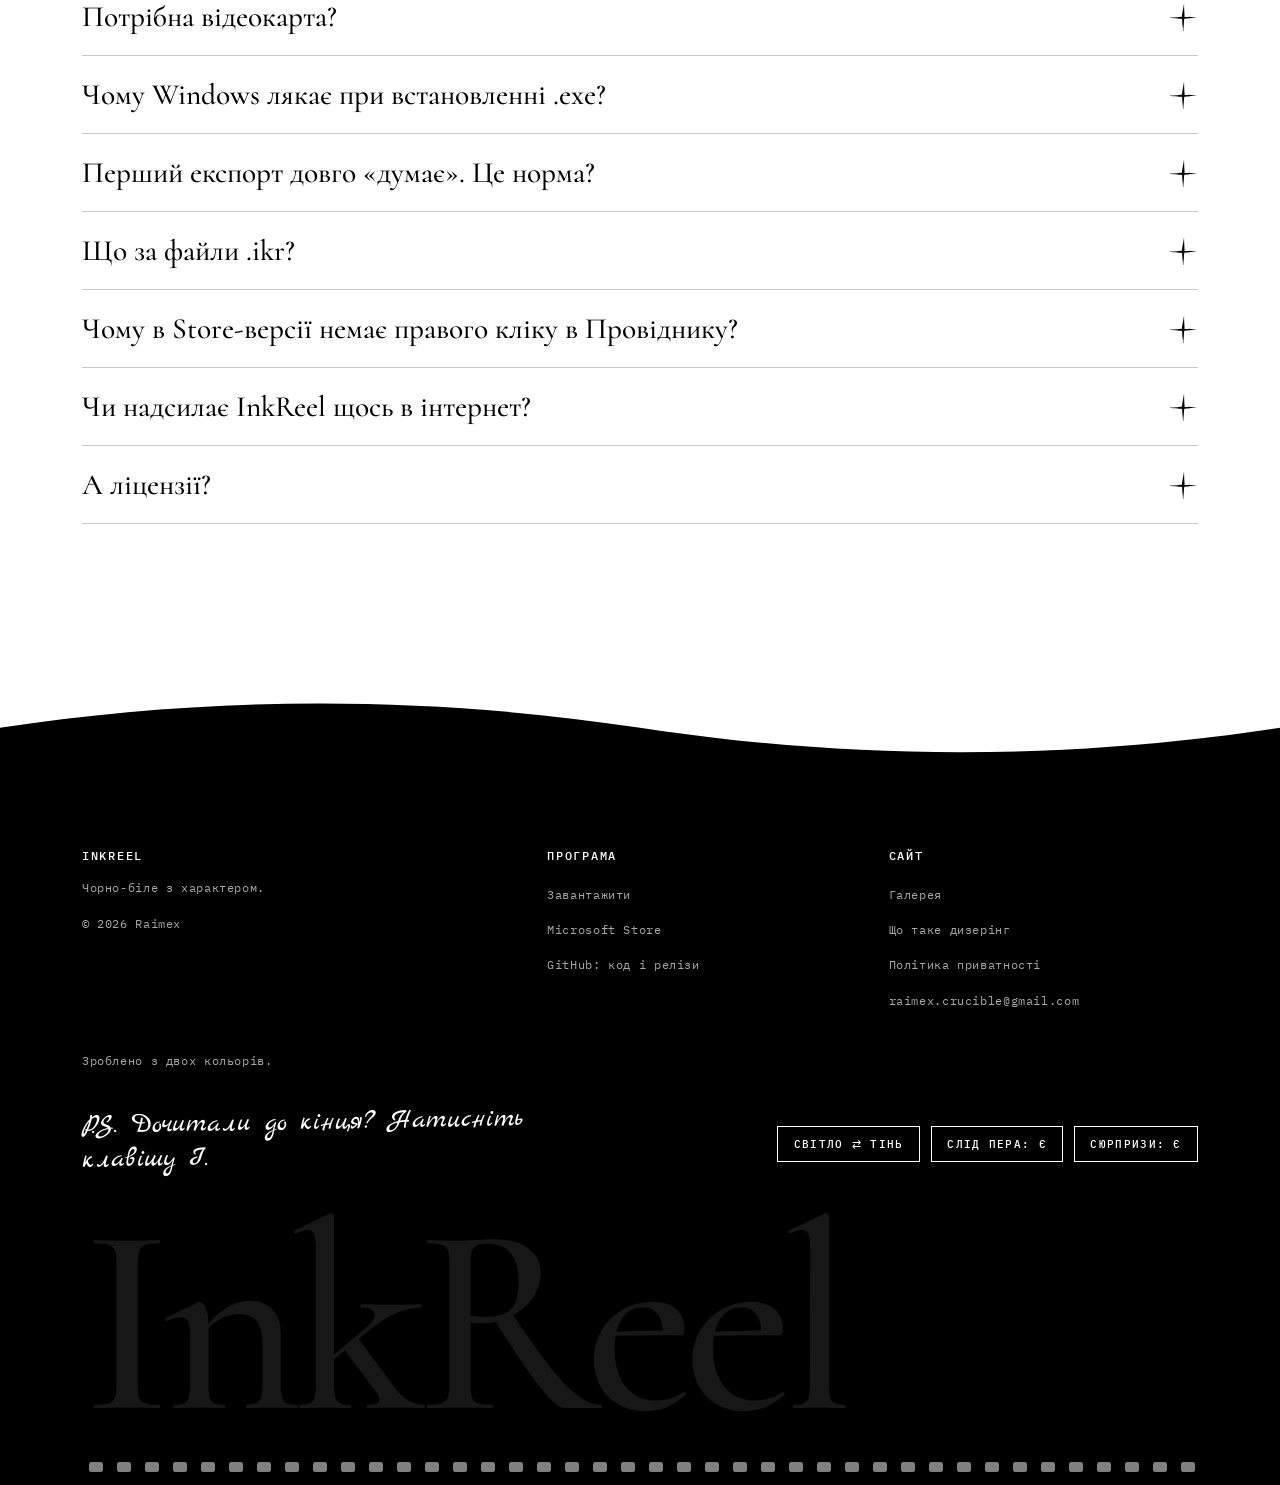
==== commit 000f06c6: "Gallery captions sit flush with the card edge (fractional sizes left a hairline); dithering comparis" ====
--- a/index.html
+++ b/index.html
@@ -44,11 +44,11 @@
 <link rel="preload" href="/assets/fonts/spectral-cyrillic-400-normal.woff2" as="font" type="font/woff2" crossorigin>
 <link rel="preload" href="/assets/fonts/cormorant-latin-500-normal.woff2" as="font" type="font/woff2" crossorigin>
 <link rel="preload" href="/assets/fonts/spectral-latin-400-normal.woff2" as="font" type="font/woff2" crossorigin>
-<link rel="stylesheet" href="/assets/style.css?v=df425b52">
+<link rel="stylesheet" href="/assets/style.css?v=7b4b639d">
 <script>try{var d=document.documentElement,s=localStorage,p=s.getItem('inkreel-palette');if(p){d.setAttribute('data-palette',p)}if(s.getItem('inkreel-flip')==='1'){d.setAttribute('data-flip','')}if(s.getItem('inkreel-seen')==='1'){d.className+=' seen'}}catch(e){}document.documentElement.className+=' js';</script>
 <script defer src="/assets/site.js"></script>
 
-<script defer src="/assets/gallery.js?v=94714d2e"></script>
+<script defer src="/assets/gallery.js?v=20a15aad"></script>
 <script type="application/ld+json">{"@context": "https://schema.org", "@graph": [{"@type": "Organization", "@id": "https://inkreel.raimex.space/#org", "name": "Raimex", "url": "https://inkreel.raimex.space/", "logo": {"@type": "ImageObject", "url": "https://inkreel.raimex.space/assets/icon-512.png", "width": 512, "height": 512}, "sameAs": ["https://github.com/Chimmurai/inkreel", "https://apps.microsoft.com/detail/9NW62SPG91ZR"]}, {"@type": "WebSite", "@id": "https://inkreel.raimex.space/#website", "url": "https://inkreel.raimex.space/", "name": "InkReel", "inLanguage": ["uk", "en"], "publisher": {"@id": "https://inkreel.raimex.space/#org"}}, {"@type": "SoftwareApplication", "@id": "https://inkreel.raimex.space/#app", "name": "InkReel", "applicationCategory": "MultimediaApplication", "applicationSubCategory": "Photo and video effects", "operatingSystem": "Windows 10, Windows 11", "processorRequirements": "64-bit (x86-64)", "softwareVersion": "1.1.2", "datePublished": "2026-11-08", "fileSize": "177 MB", "downloadUrl": "https://github.com/Chimmurai/inkreel/releases/latest/download/InkReel-Setup.exe", "installUrl": "https://apps.microsoft.com/detail/9NW62SPG91ZR", "license": "https://www.apache.org/licenses/LICENSE-2.0", "isAccessibleForFree": true, "keywords": "дизерінг, 1-біт, півтон, чорно-біле відео, перетворення відео в чорно-біле, GIF, піксель-арт, зображення з символів", "url": "https://inkreel.raimex.space/", "image": "https://inkreel.raimex.space/assets/og-uk.png", "screenshot": "https://inkreel.raimex.space/assets/og-uk.png", "description": "Безкоштовна програма для Windows 10/11, що перетворює відео, фото й GIF на чорно-біле: растр, штрихи, зерно й символи. Світло чи тінь, кадр за кадром.", "featureList": ["П’ять рівнів якості від Ескіза до Гравюри", "Режим «Символи»: зображення з літер", "IRNM1: власна нейромережа", "Експорт у MP4 зі звуком і GIF", "Формат .ikr: порахувати все один раз", "20 двокольорових палітр", "Колесо миші масштабує цілими кроками до 6400 %", "Українська й англійська мови інтерфейсу"], "inLanguage": ["uk", "en"], "offers": {"@type": "Offer", "price": "0", "priceCurrency": "USD", "availability": "https://schema.org/InStock"}, "publisher": {"@id": "https://inkreel.raimex.space/#org"}, "author": {"@id": "https://inkreel.raimex.space/#org"}}, {"@type": "WebPage", "@id": "https://inkreel.raimex.space/#webpage", "url": "https://inkreel.raimex.space/", "name": "InkReel — відео, фото й GIF у чорно-біле (1-біт, дизерінг) для Windows", "description": "Безкоштовна програма для Windows 10/11: відео, фото й GIF у чисте 1-бітне чорно-біле. Дизерінг, півтон, гравюра, зображення з символів, експорт MP4 і GIF.", "inLanguage": "uk", "isPartOf": {"@id": "https://inkreel.raimex.space/#website"}, "about": {"@id": "https://inkreel.raimex.space/#app"}, "primaryImageOfPage": {"@type": "ImageObject", "url": "https://inkreel.raimex.space/assets/og-uk.png", "width": 1200, "height": 630}}, {"@type": "FAQPage", "@id": "https://inkreel.raimex.space/#faq", "inLanguage": "uk", "mainEntity": [{"@type": "Question", "name": "Що таке дизерінг і 1-біт?", "acceptedAnswer": {"@type": "Answer", "text": "1-біт означає, що кожен піксель — це або чорнило, або папір, без відтінків сірого. Дизерінг — спосіб, яким картинка все одно здається повнотоновою: крапки, штрихи й зерно розташовано так, що око зливає їх у півтони. InkReel сам підбирає візерунок для кожної ділянки кадру."}}, {"@type": "Question", "name": "Чи можна зробити з фото піксель-арт або зображення з літер?", "acceptedAnswer": {"@type": "Answer", "text": "Так. Для піксель-арту поставте малий розмір результату (наприклад, 128–192 px по довгій стороні), а для літер увімкніть «Символи»: кадр збирається зі справжніх літер. Приклади є в галереї."}}, {"@type": "Question", "name": "Це безкоштовно?", "acceptedAnswer": {"@type": "Answer", "text": "Так. Без реклами, підписок і пробних періодів."}}, {"@type": "Question", "name": "Як відрізнити справжній InkReel?", "acceptedAnswer": {"@type": "Answer", "text": "Справжніх джерел три: Microsoft Store, репозиторій на GitHub (github.com/Chimmurai/inkreel) і цей сайт. Автор: Raimex. Якщо програму пропонують деінде, це чужа копія."}}, {"@type": "Question", "name": "Потрібна відеокарта?", "acceptedAnswer": {"@type": "Answer", "text": "Ні. Алгоритм працює на процесорі. Відеокарта прискорює нейрорівень IRNM1: програма сама обирає, на чому рахувати, і повертається на процесор, якщо відеокарта підвела."}}, {"@type": "Question", "name": "Чому Windows лякає при встановленні .exe?", "acceptedAnswer": {"@type": "Answer", "text": "Інсталятор поза Store не має платного цифрового підпису, тож SmartScreen бачить незнайомого видавця. Версія зі Store підписана Microsoft і таких попереджень не викликає."}}, {"@type": "Question", "name": "Перший експорт довго «думає». Це норма?", "acceptedAnswer": {"@type": "Answer", "text": "Так. Після встановлення чи оновлення програма один раз компілює обчислювальні ядра: до пів хвилини на слабкому ПК. Далі швидко."}}, {"@type": "Question", "name": "Що за файли .ikr?", "acceptedAnswer": {"@type": "Answer", "text": "Власний формат «порахованого» відео: у ньому лежить готовий результат. Відкриваєте в InkReel у режимі програвача й експортуєте будь-який момент без перерахунку."}}, {"@type": "Question", "name": "Чому в Store-версії немає правого кліку в Провіднику?", "acceptedAnswer": {"@type": "Answer", "text": "Пакети Store не можуть дописувати пункти в меню Провідника так, як це робить інсталятор. Відкривайте файли через «Відкрити за допомогою». У версії з інсталятора пункт є."}}, {"@type": "Question", "name": "Чи надсилає InkReel щось в інтернет?", "acceptedAnswer": {"@type": "Answer", "text": "Ні. Усе обчислюється на вашому комп’ютері, акаунтів і телеметрії немає. Деталі — у політиці приватності."}}, {"@type": "Question", "name": "А ліцензії?", "acceptedAnswer": {"@type": "Answer", "text": "У складі програми є FFmpeg (GPL), ONNX Runtime та інші компоненти. Їхні ліцензії лежать у теці програми й згадані в розділі «Про програму»."}}]}]}</script>
 </head>
 <body data-away="◐ Повертайтеся: світло чекає">
--- a/assets/style.css
+++ b/assets/style.css
@@ -865,7 +865,7 @@
 .gcard.promo h3 { margin: 0; font-size: clamp(1.5rem, 2.2vw, 1.9rem); line-height: 1.1; color: var(--ink); }
 .gcard.promo p { margin: 0; color: color-mix(in srgb, var(--ink) 82%, var(--paper)); font-size: 0.95rem; }
 .gcard.promo .btn { max-width: 100%; }
-.split .cap { position: absolute; left: 0; bottom: 0; max-width: 90%; padding: 0.5rem 0.85rem 0.45rem; background: var(--paper); color: var(--ink); font: italic 500 1.12rem/1.05 var(--display); letter-spacing: 0.01em; border-radius: 0 var(--r) 0 0; pointer-events: none; transition: transform 0.6s cubic-bezier(.2,.85,.2,1), opacity 0.25s; }
+.split .cap { position: absolute; left: 0; bottom: 0; max-width: 90%; padding: 0.5rem 0.85rem 0.45rem; background: var(--paper); color: var(--ink); box-shadow: 0 0 0 1px var(--paper); font: italic 500 1.12rem/1.05 var(--display); letter-spacing: 0.01em; border-radius: 0 var(--r) 0 0; pointer-events: none; transition: transform 0.6s cubic-bezier(.2,.85,.2,1), opacity 0.25s; }
 /* кут, яким назва торкається краю картки, лишається прямим: його округлює сама картка (overflow), а власне округлення давало тонкий серпик картинки в куті; заокруглений лише внутрішній кут */
 .split .cap[data-c="br"] { border-radius: var(--r) 0 0 0; }
 .split .cap[data-c="tl"] { border-radius: 0 0 var(--r) 0; }
@@ -920,21 +920,20 @@
 /* === dithering page === */
 .doc.dither { max-width: 66rem; }
 .doc.dither > p, .doc.dither > ul, .doc.dither > h2, .doc.dither > details, .doc.dither > .big { max-width: 46rem; }
-.dgrid { display: grid; grid-template-columns: repeat(5, 192px); justify-content: space-between; gap: 1.6rem 0.9rem; margin: 2rem 0 1.4rem; padding: 0; list-style: none; }
-.dgrid figure { margin: 0; }
-.dgrid img { width: 100%; height: auto; display: block; border-radius: 6px; background: var(--faint); filter: url(#ik-theme); image-rendering: pixelated; image-rendering: crisp-edges; }
-.dgrid figcaption { margin-top: 0.55rem; font: 500 0.7rem/1.3 var(--mono); letter-spacing: 0.1em; text-transform: uppercase; }
-.dgrid figcaption span { display: block; margin-top: 0.25rem; text-transform: none; letter-spacing: 0; font: italic 500 0.98rem/1.2 var(--display); color: var(--dim); }
-.dgrid figure.me figcaption { text-decoration: underline; text-underline-offset: 0.3em; text-decoration-thickness: 1px; }
 .doc.dither .classic dt { font: 500 0.8rem/1.3 var(--mono); letter-spacing: 0.1em; text-transform: uppercase; margin-top: 1.1rem; }
 .doc.dither .classic dd { margin: 0.2rem 0 0; color: color-mix(in srgb, var(--ink) 86%, var(--paper)); }
 .doc.dither .actions { display: flex; flex-wrap: wrap; gap: 0.9rem; margin: 1.6rem 0 0; }
-/* a 192 px source is shown at 1x (and 2x on very wide screens); a smooth shrink would melt the dither into grey, so the cells keep whole sizes */
-@media (max-width: 1100px) { .dgrid { grid-template-columns: repeat(3, 192px); justify-content: center; gap: 1.6rem 1.2rem; } .dgrid figure.me { grid-column: span 2; } .dgrid figure.me img { width: 384px; max-width: 100%; } }
-@media (max-width: 640px) { .dgrid { grid-template-columns: repeat(2, 192px); } .dgrid figure.me { grid-column: 1 / -1; } .dgrid figure.me img { width: 384px; max-width: 100%; margin: 0 auto; } .dgrid figure.me figcaption { text-align: center; } }
-@media (max-width: 440px) { .dgrid { grid-template-columns: repeat(2, 1fr); gap: 1.2rem 0.8rem; } .dgrid figure.me img { width: 100%; } }
-@media (min-width: 2200px) { .dgrid { grid-template-columns: repeat(5, 384px); width: 2000px; max-width: none; margin-left: calc(50% - 1000px); justify-content: space-between; } }
-@media (min-width: 3200px) { .dgrid { grid-template-columns: repeat(5, 576px); width: 3000px; margin-left: calc(50% - 1500px); } }
+.dgrid { display: grid; gap: 2.2rem; margin: 2rem 0 1.4rem; padding: 0; }
+.dgrid figure { margin: 0; display: grid; grid-template-columns: var(--dw) minmax(0, 1fr); align-items: center; gap: 0.8rem 2rem; --dw: 384px; }
+/* the source is 192 px (shown 4x on a 768 px file): whole multiples of it stay crisp, a smooth shrink melts the dither into grey */
+.dgrid img { width: var(--dw); height: auto; display: block; border-radius: 6px; background: var(--faint); filter: url(#ik-theme); image-rendering: pixelated; image-rendering: crisp-edges; }
+.dgrid figcaption { font: 500 0.78rem/1.3 var(--mono); letter-spacing: 0.1em; text-transform: uppercase; }
+.dgrid figcaption span { display: block; margin-top: 0.5rem; text-transform: none; letter-spacing: 0; font: italic 500 clamp(1.2rem, 1.6vw, 1.5rem)/1.25 var(--display); color: var(--dim); }
+.dgrid figure.me figcaption { text-decoration: underline; text-underline-offset: 0.35em; text-decoration-thickness: 1px; }
+@media (min-width: 2000px) { .dgrid figure { --dw: 576px; } }
+@media (min-width: 3000px) { .dgrid figure { --dw: 768px; } }
+@media (max-width: 640px) { .dgrid figure { --dw: 192px; gap: 0.6rem 1rem; } .dgrid figcaption span { font-size: 1.05rem; } }
+@media (max-width: 440px) { .dgrid figure { --dw: 40vw; } }
 /* === preview note === */
 .pvn { display: flex; flex-wrap: wrap; align-items: center; gap: 1rem 1.6rem; margin: 0 0 1.6rem; padding: 0.95rem 1.15rem; border: 1px solid var(--ink); }
 .pvn-t { flex: 1 1 24rem; margin: 0; font: 500 1.08rem/1.4 var(--display); }
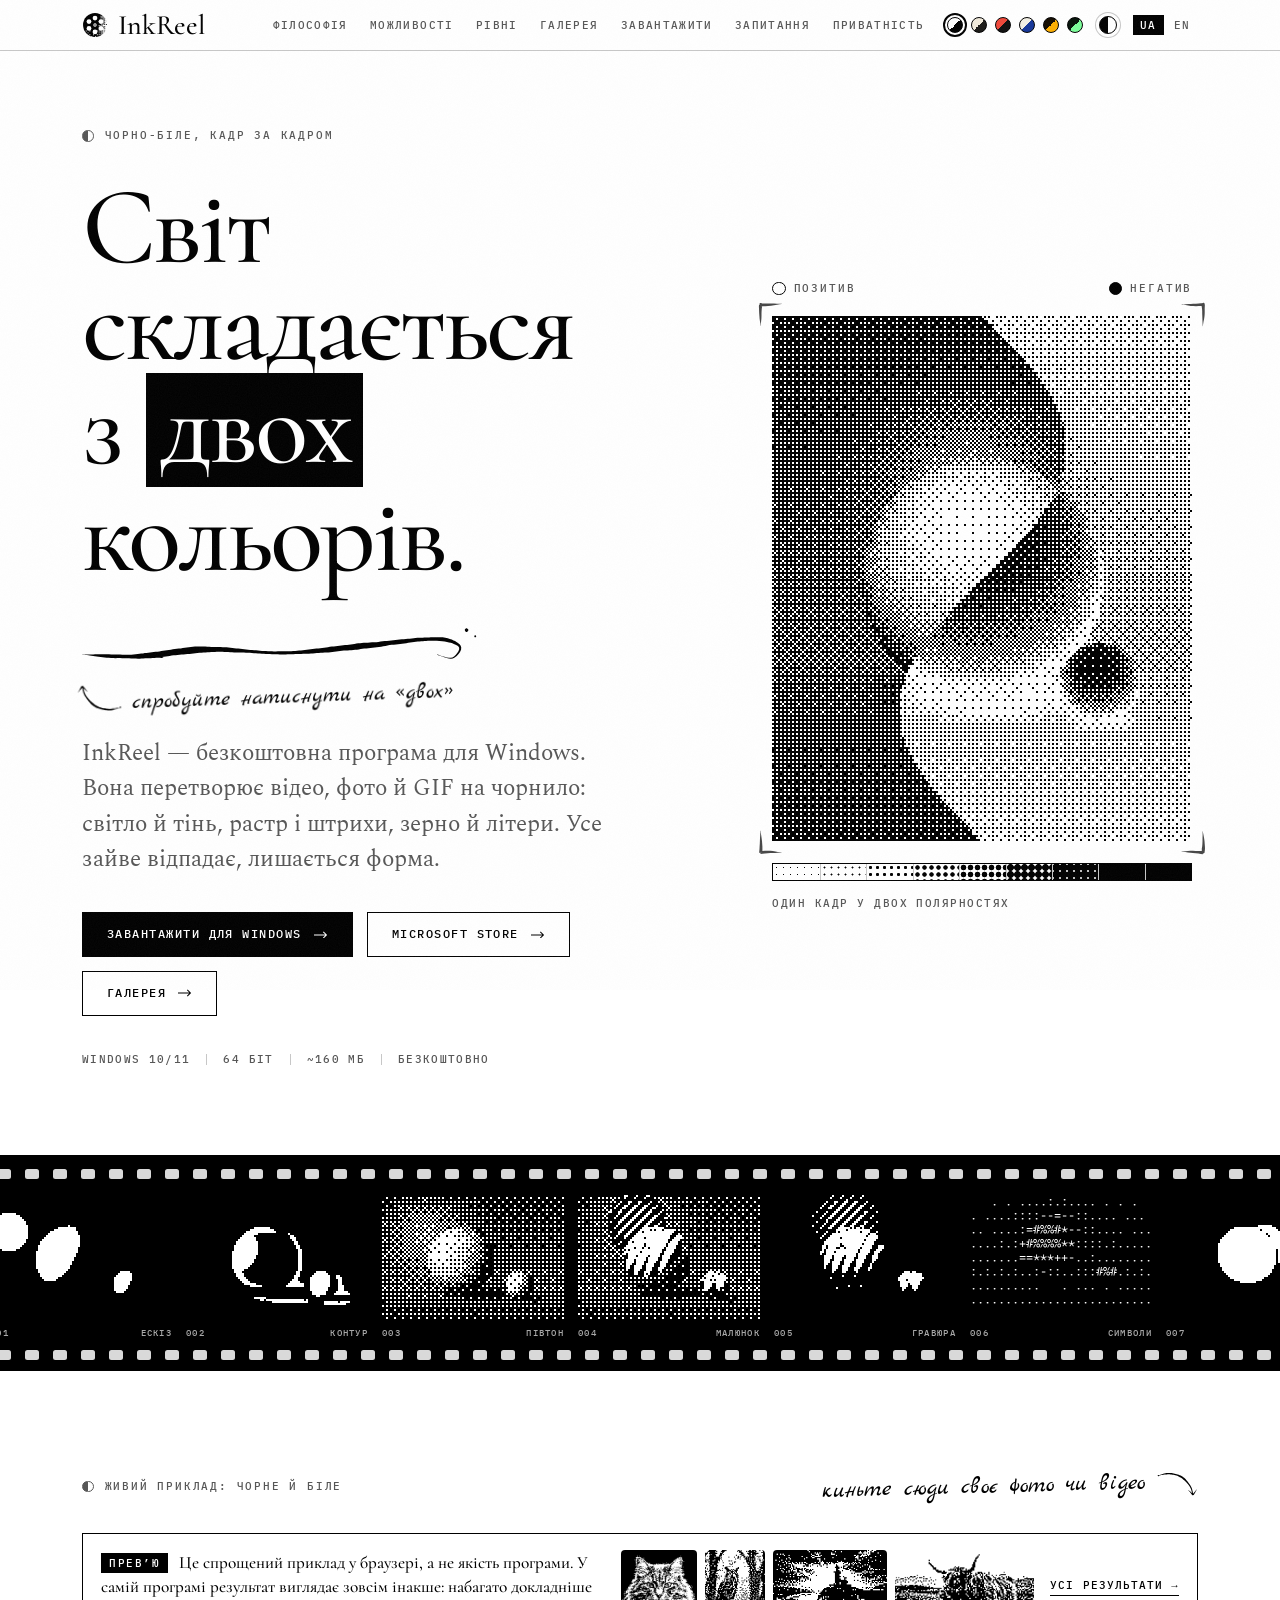
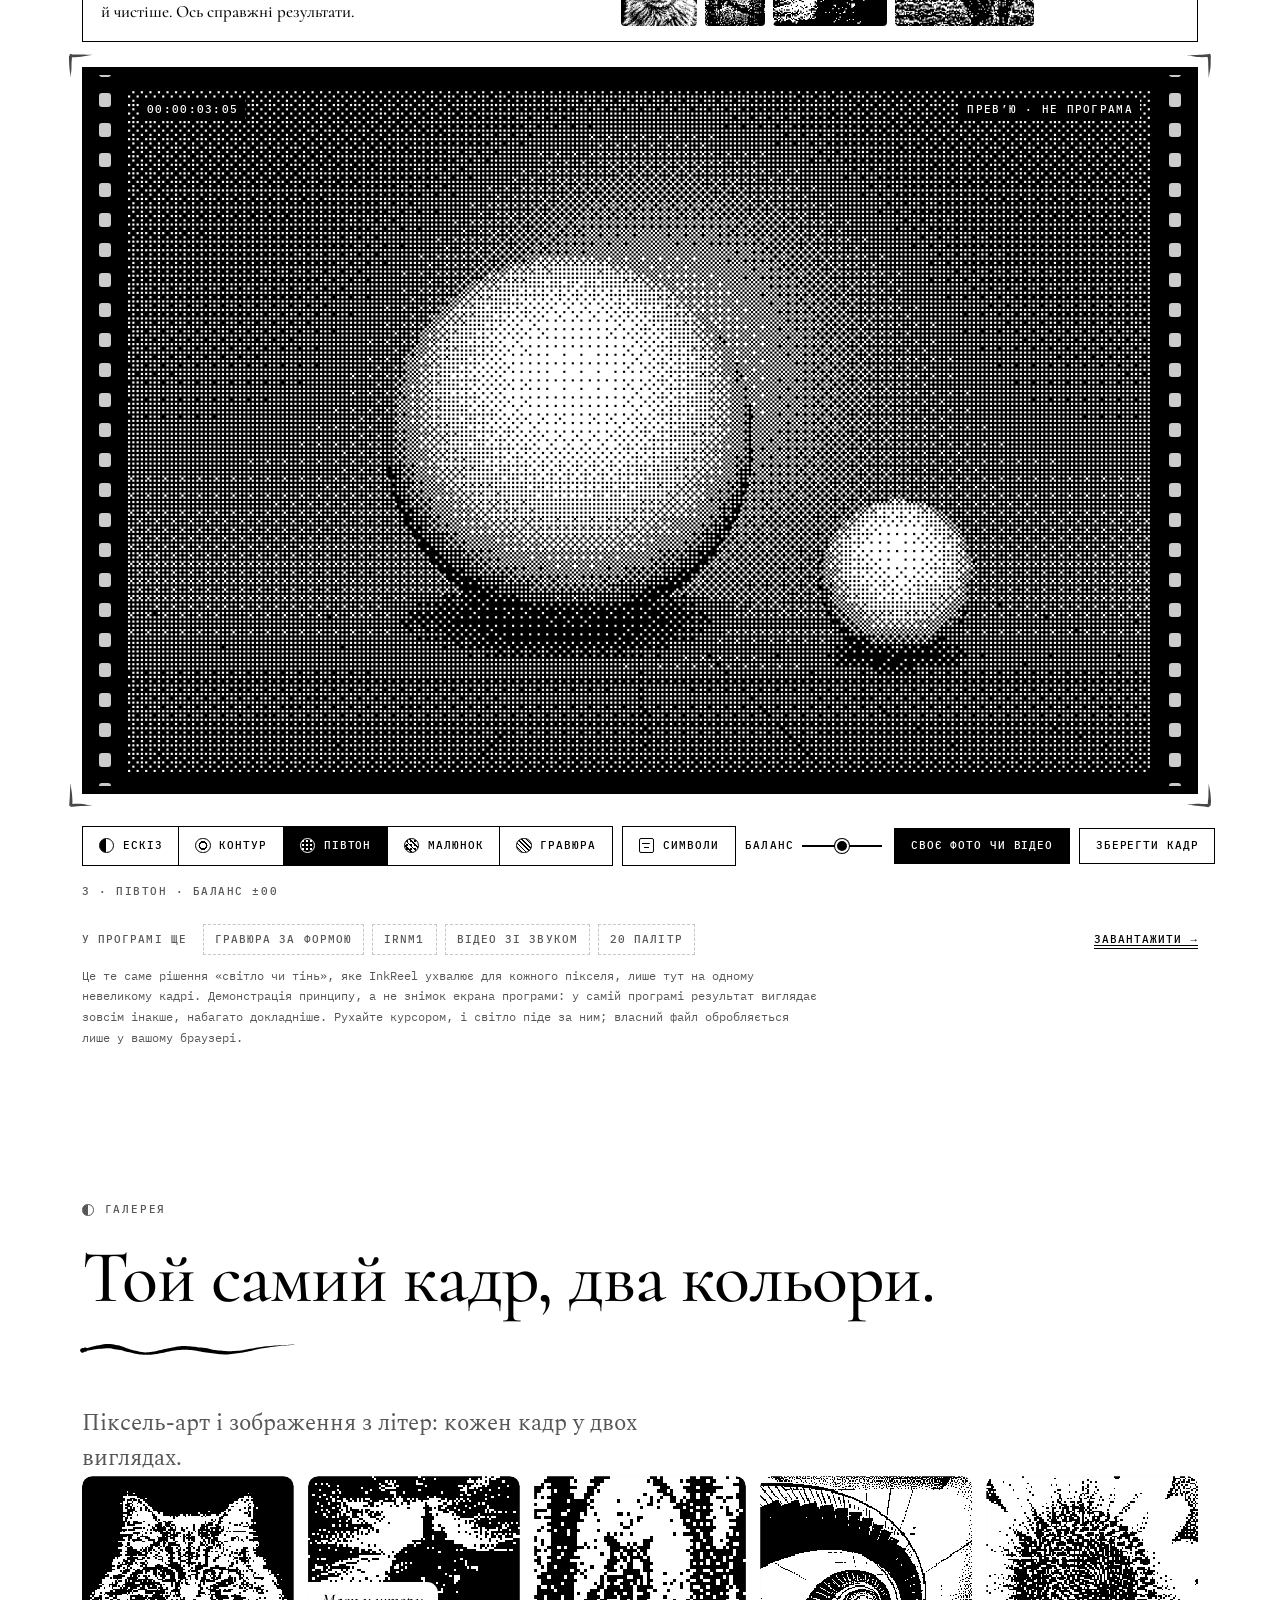
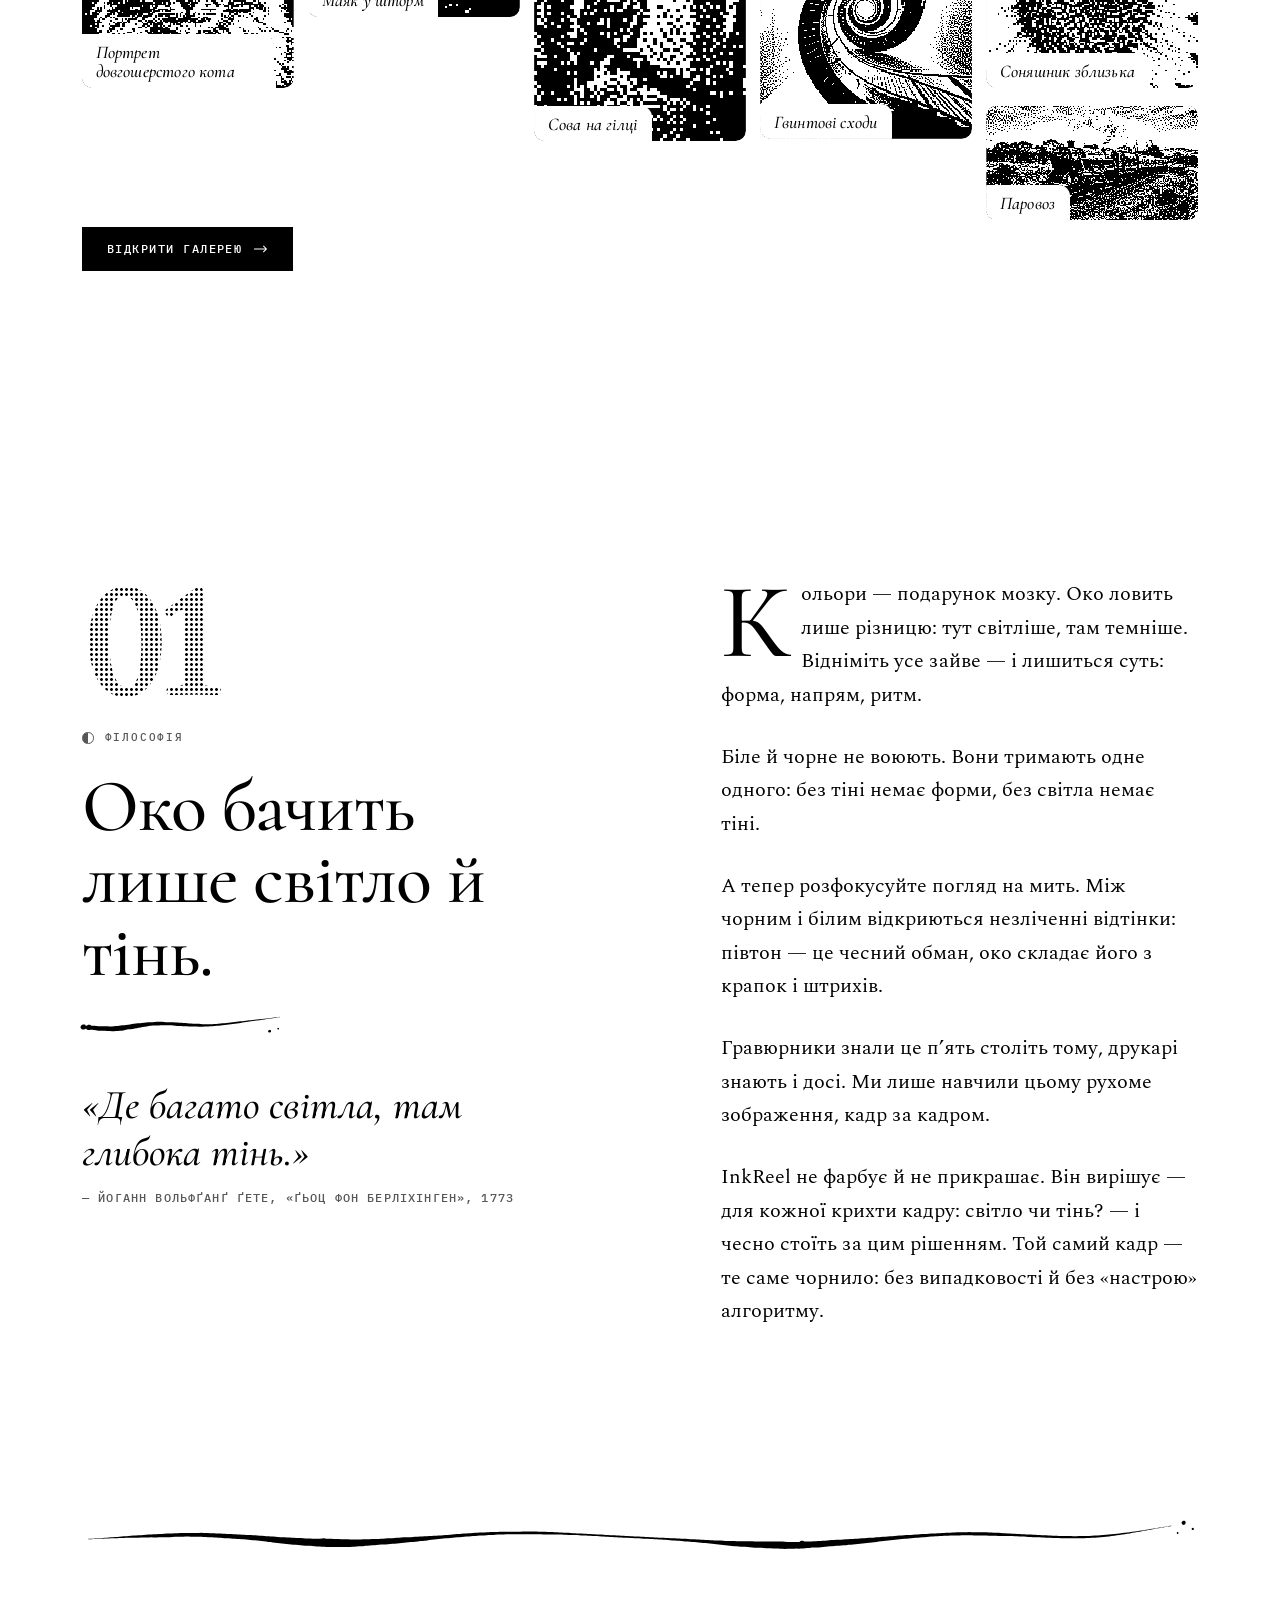
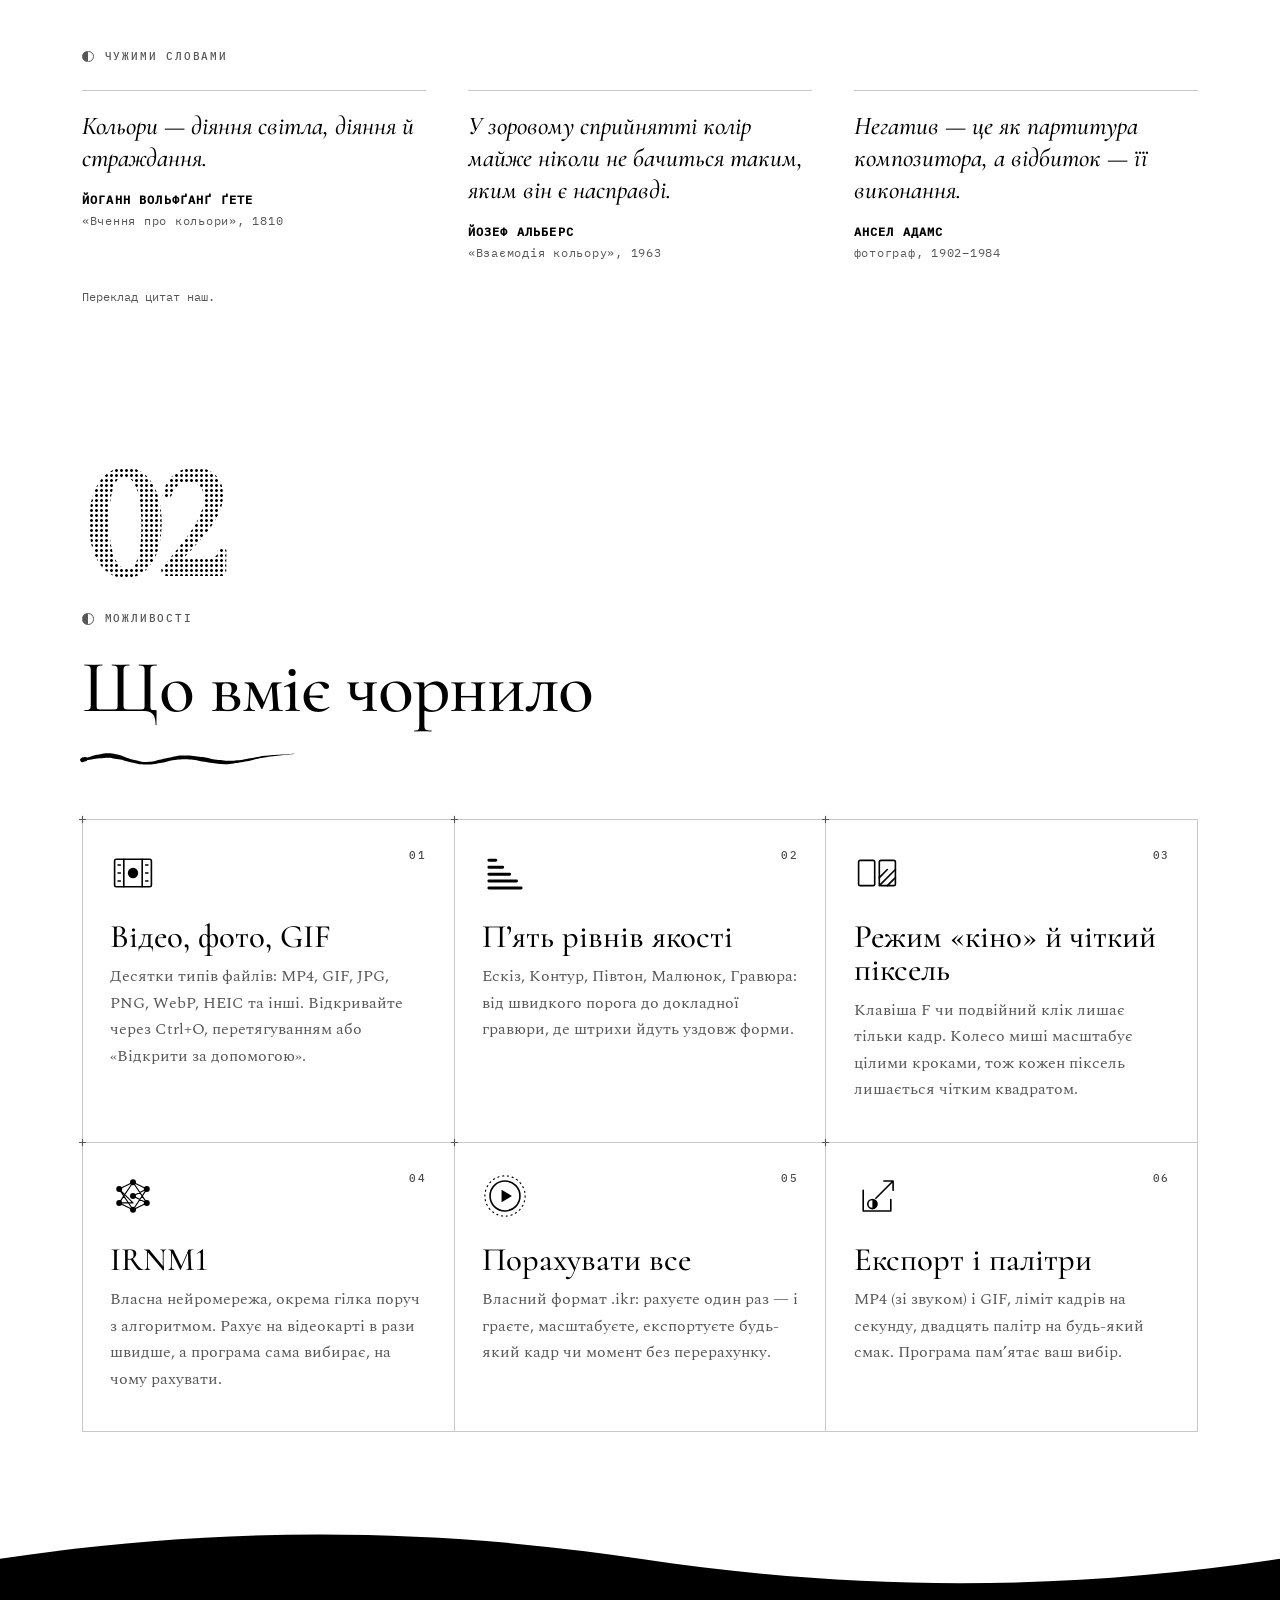
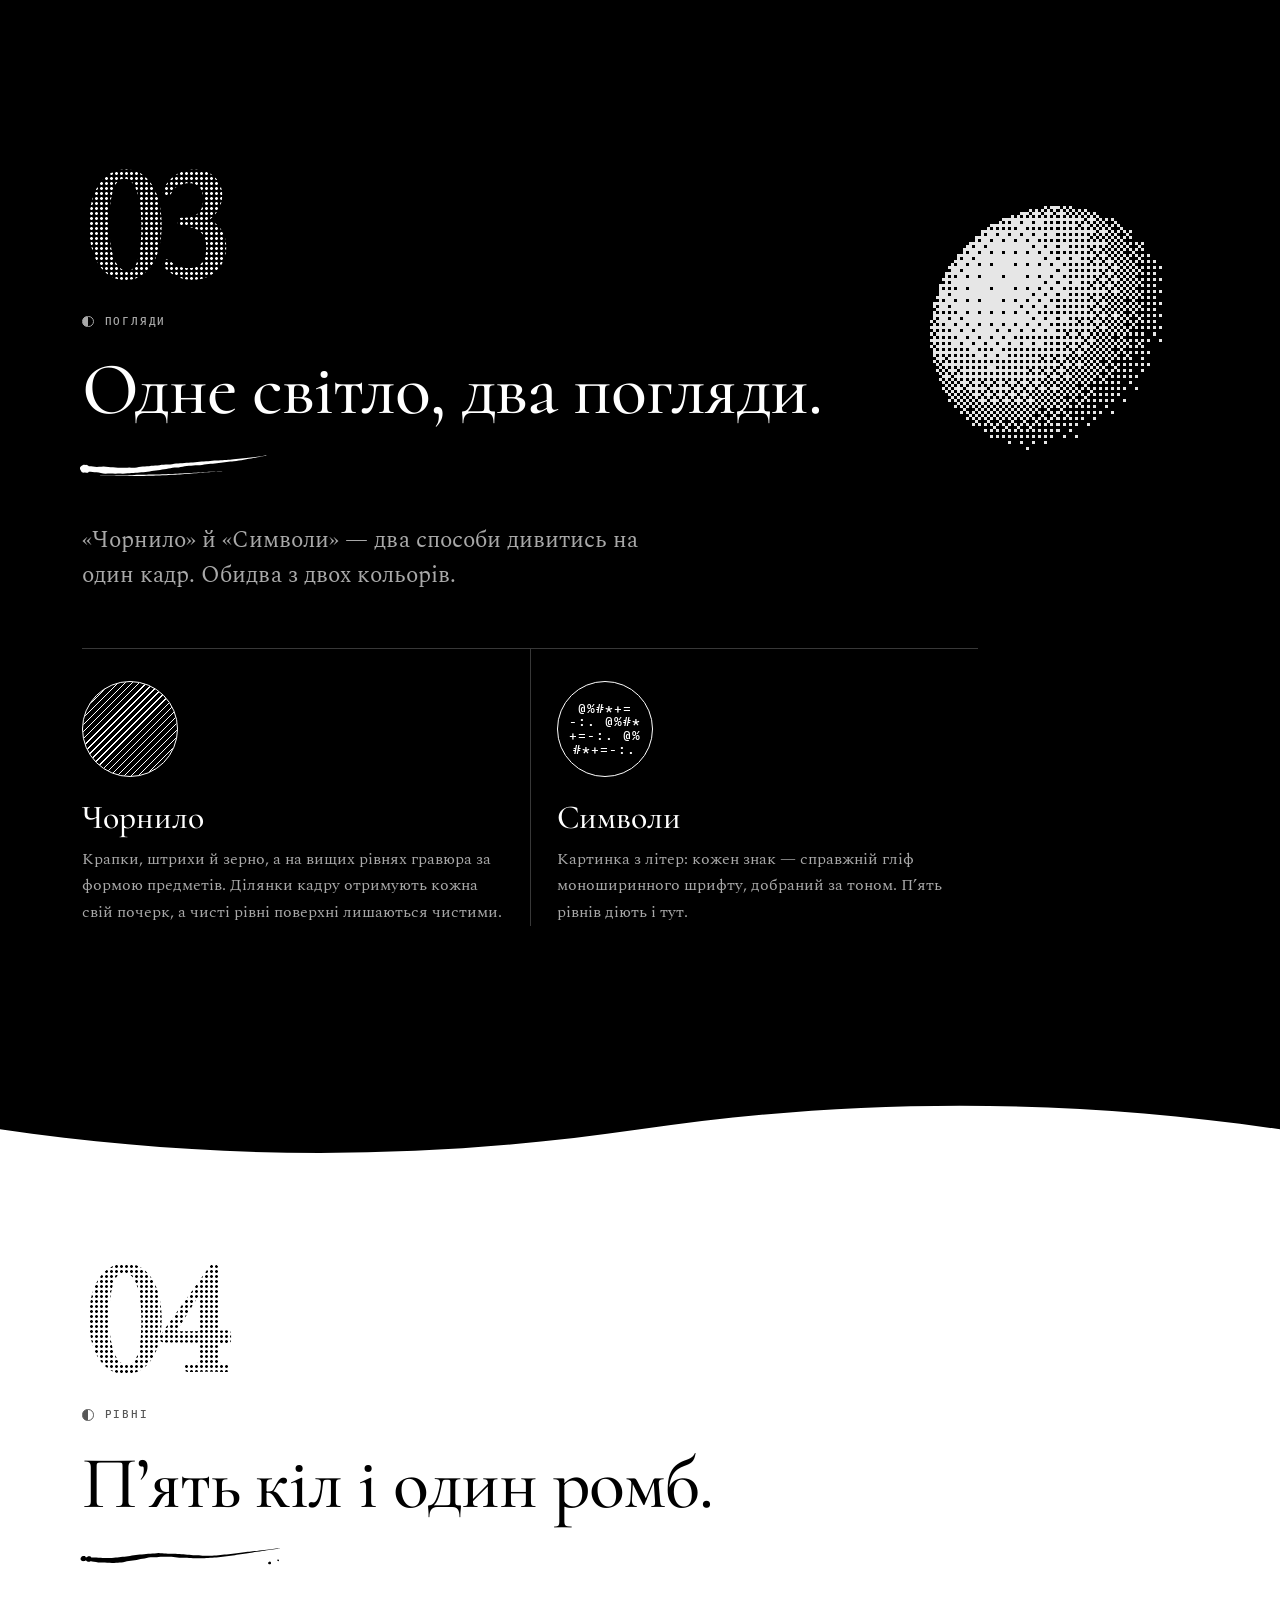
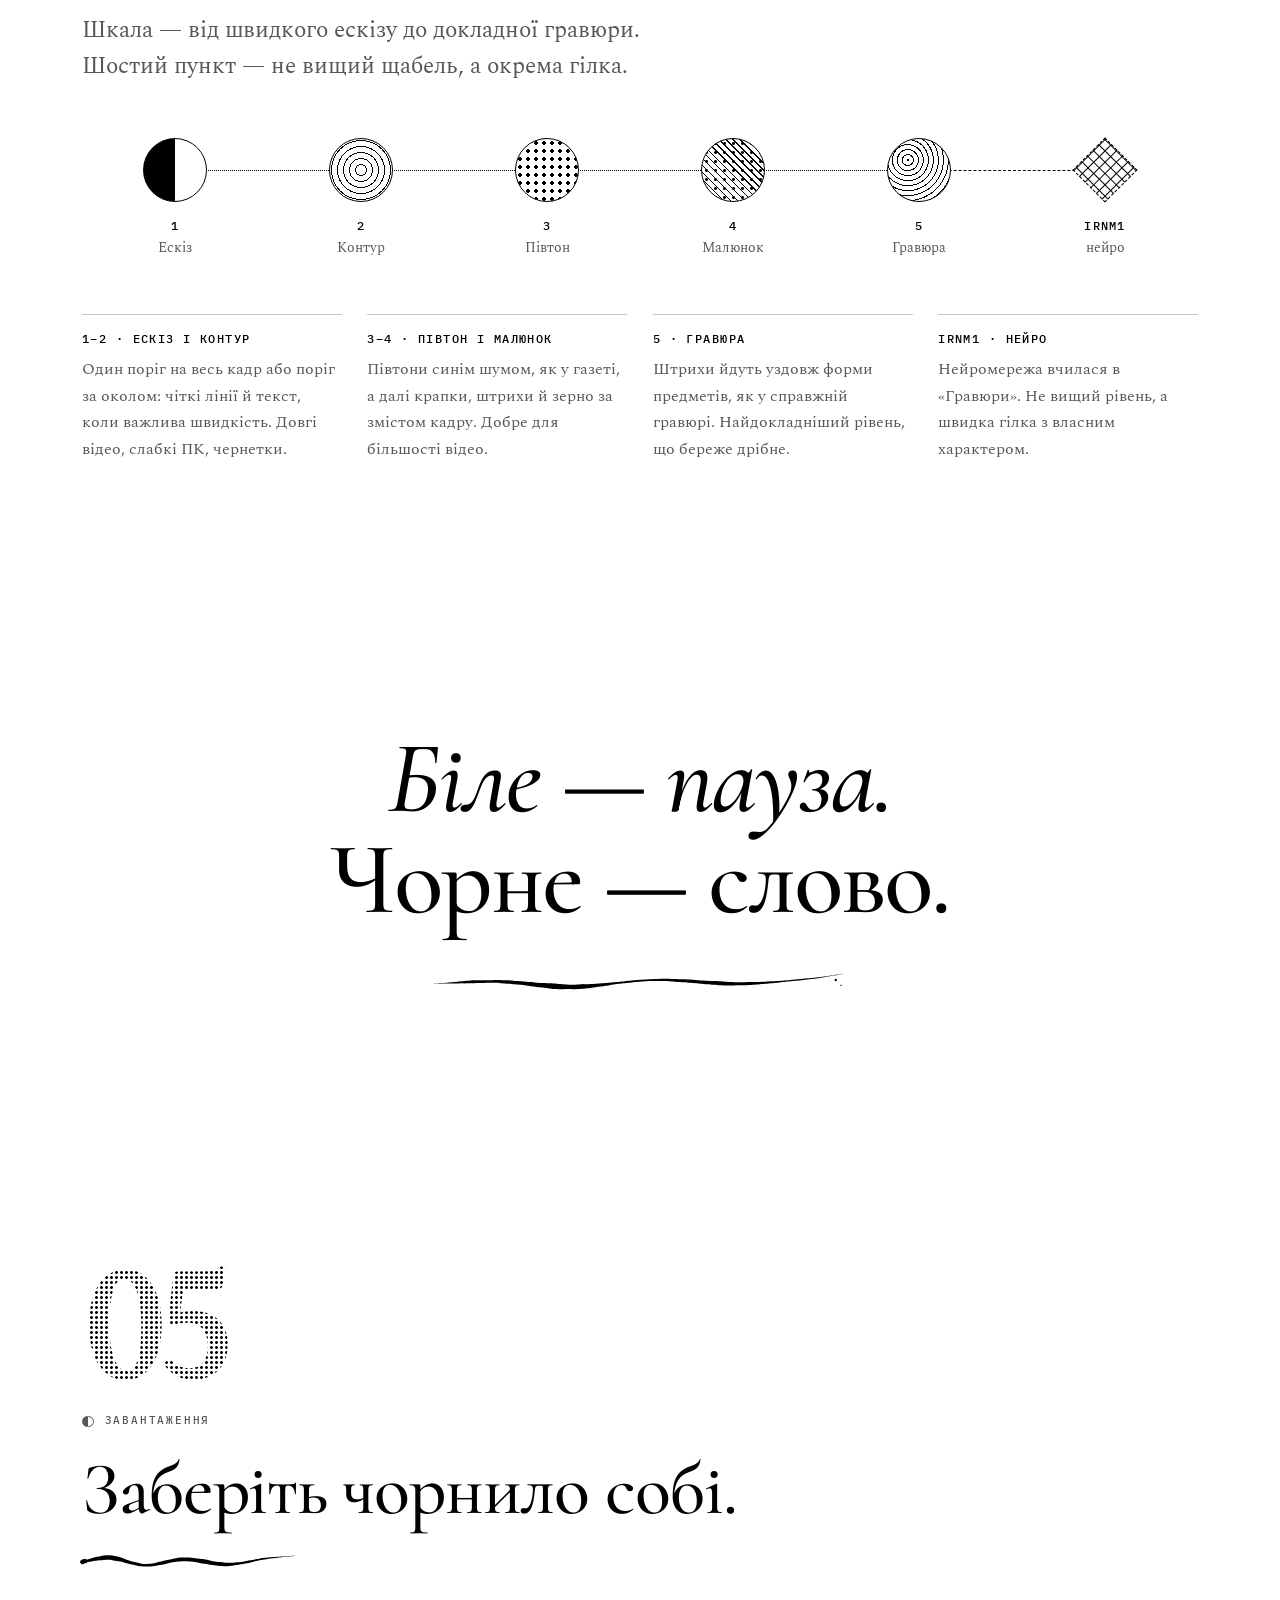
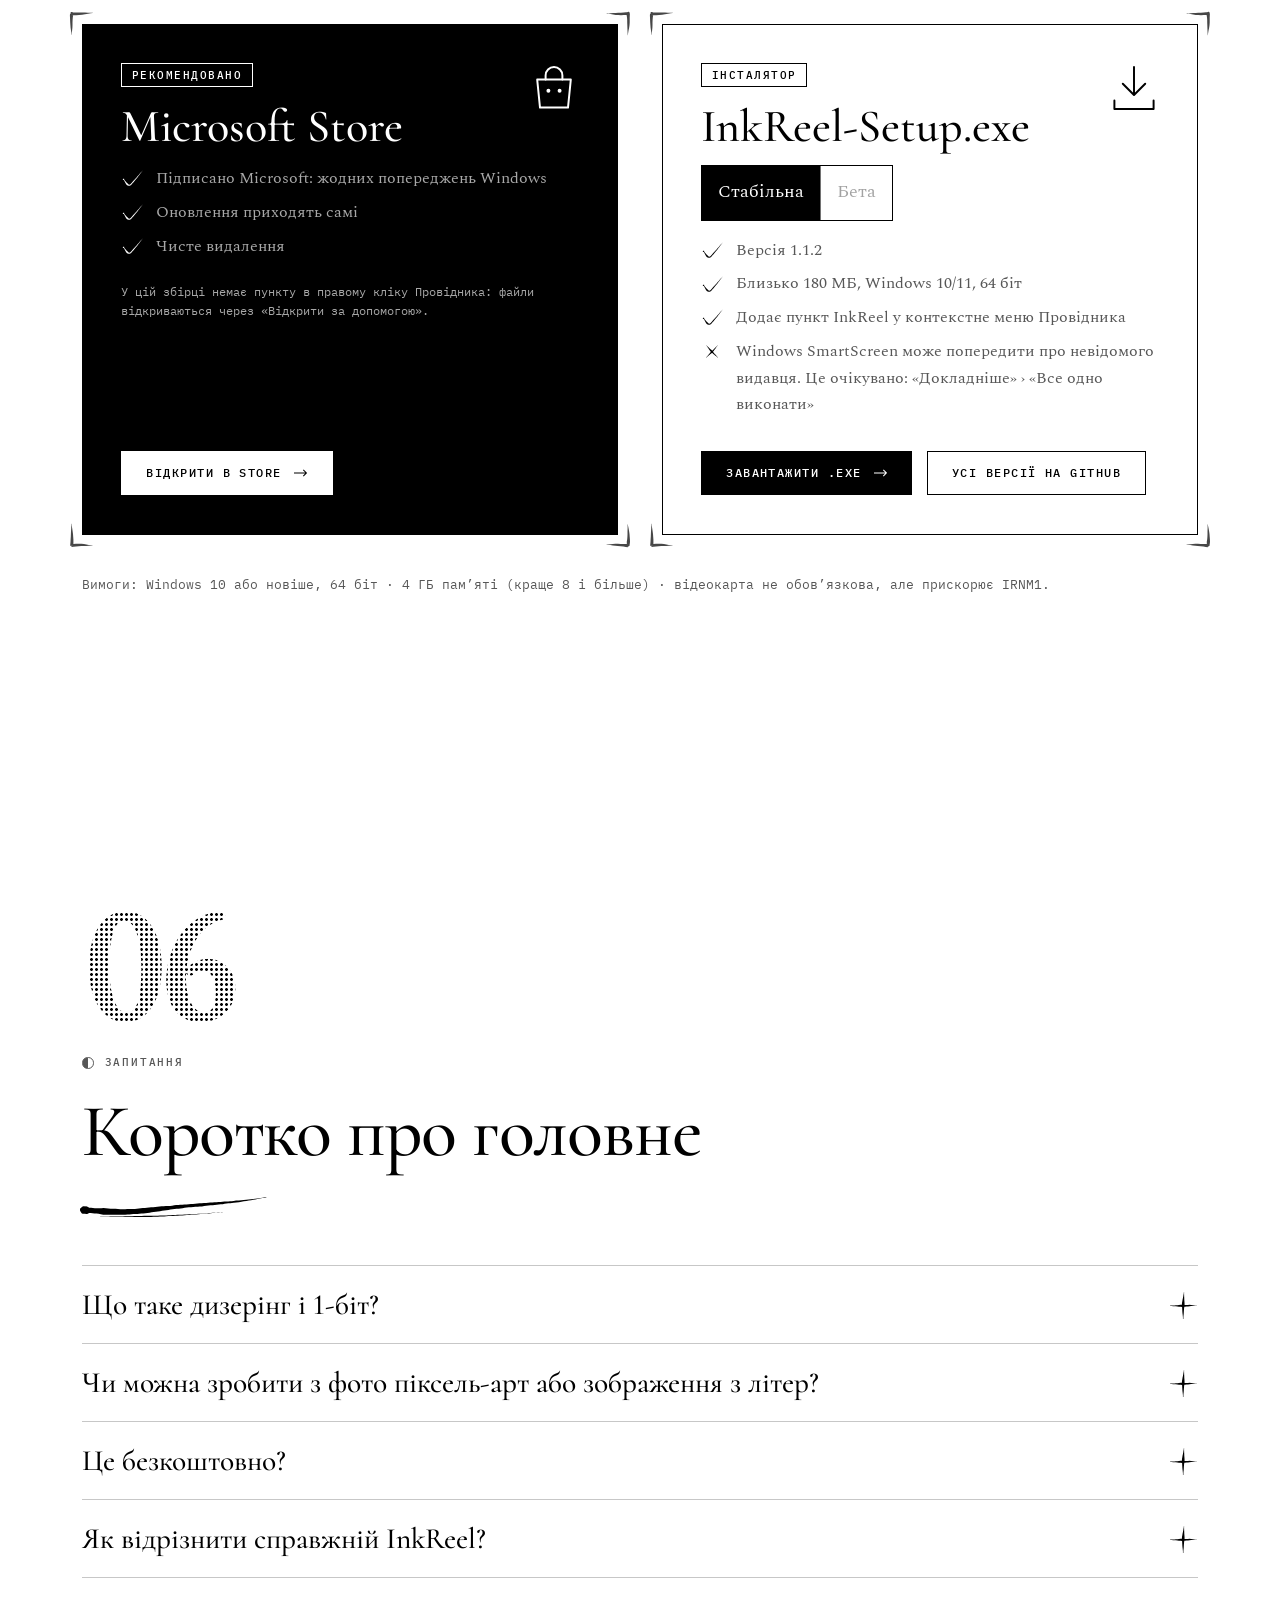
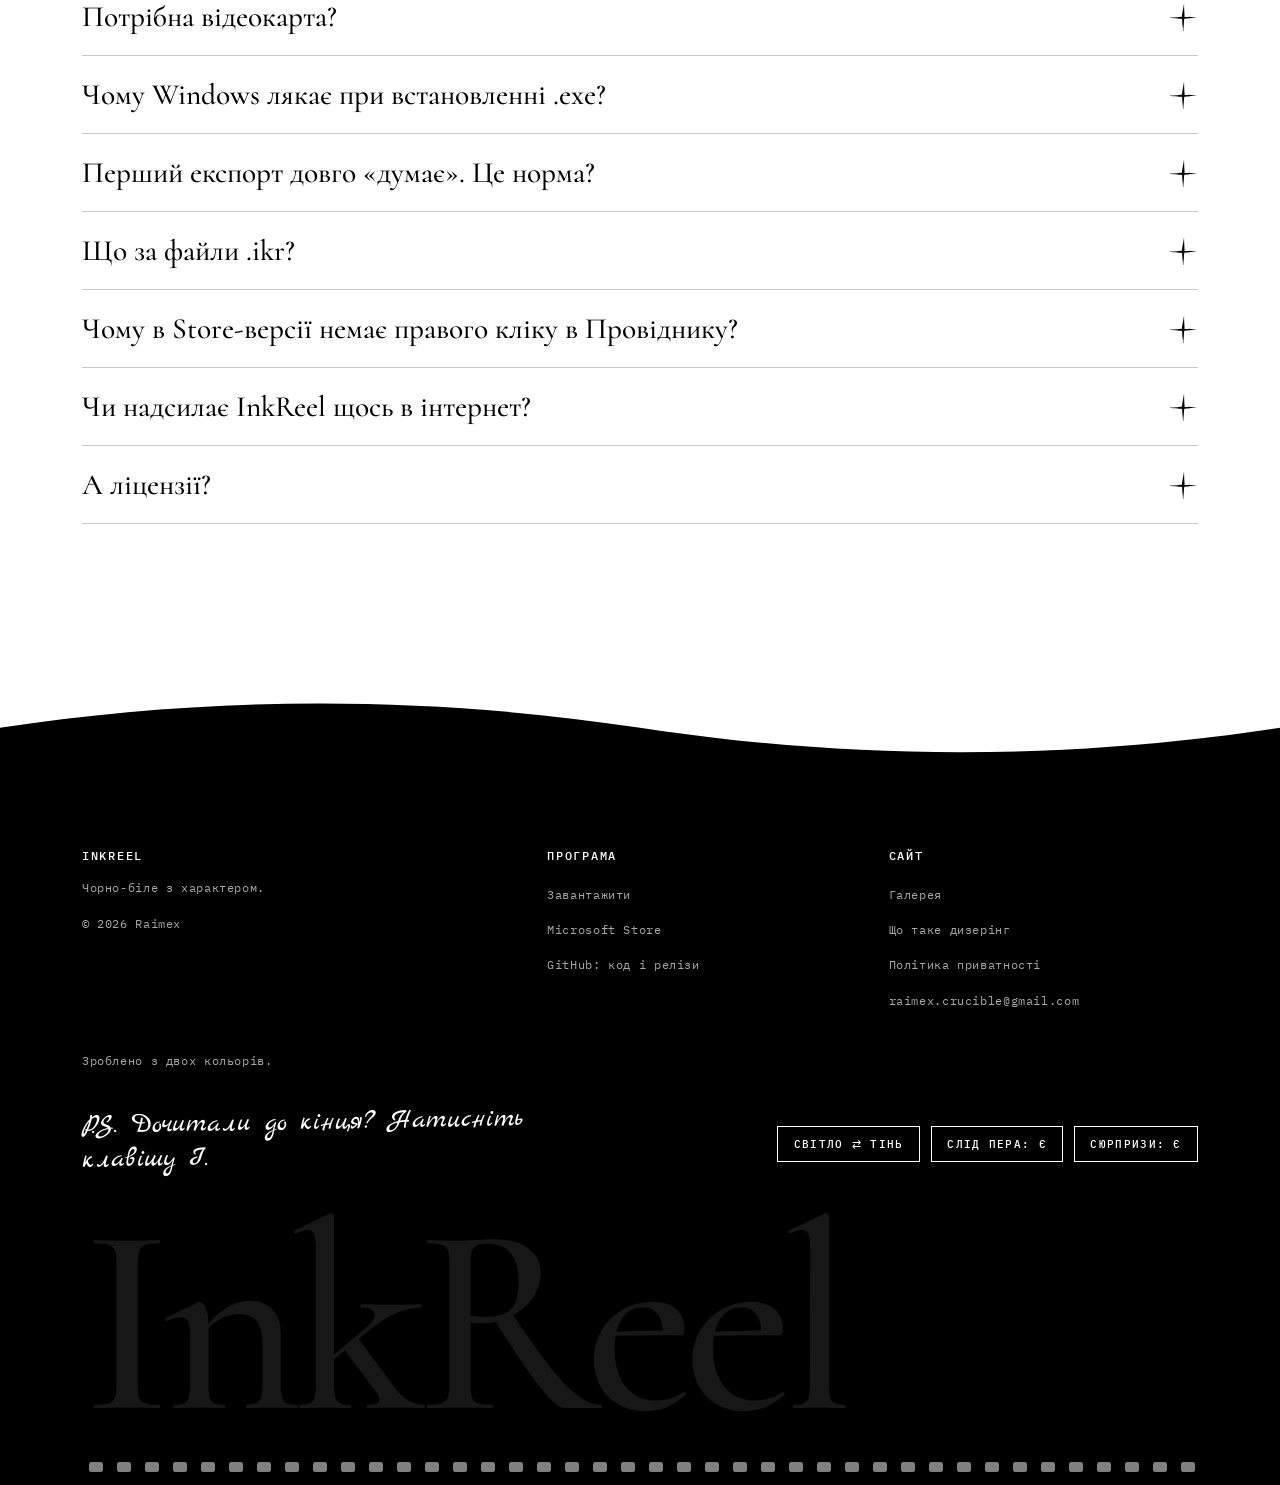
==== commit 39e8de72: "Add the Bing Webmaster verification meta tag" ====
--- a/index.html
+++ b/index.html
@@ -6,7 +6,7 @@
 <meta name="robots" content="index,follow,max-image-preview:large,max-snippet:-1,max-video-preview:-1">
 <meta name="googlebot" content="index,follow,max-image-preview:large,max-snippet:-1,max-video-preview:-1">
 <meta name="author" content="Raimex">
-<meta name="application-name" content="InkReel">
+<meta name="application-name" content="InkReel"><meta name="msvalidate.01" content="93CC189DC408DDAD2BFC4A8EB1A1292C">
 <meta name="apple-mobile-web-app-title" content="InkReel">
 <meta name="referrer" content="strict-origin-when-cross-origin">
 <meta name="format-detection" content="telephone=no">
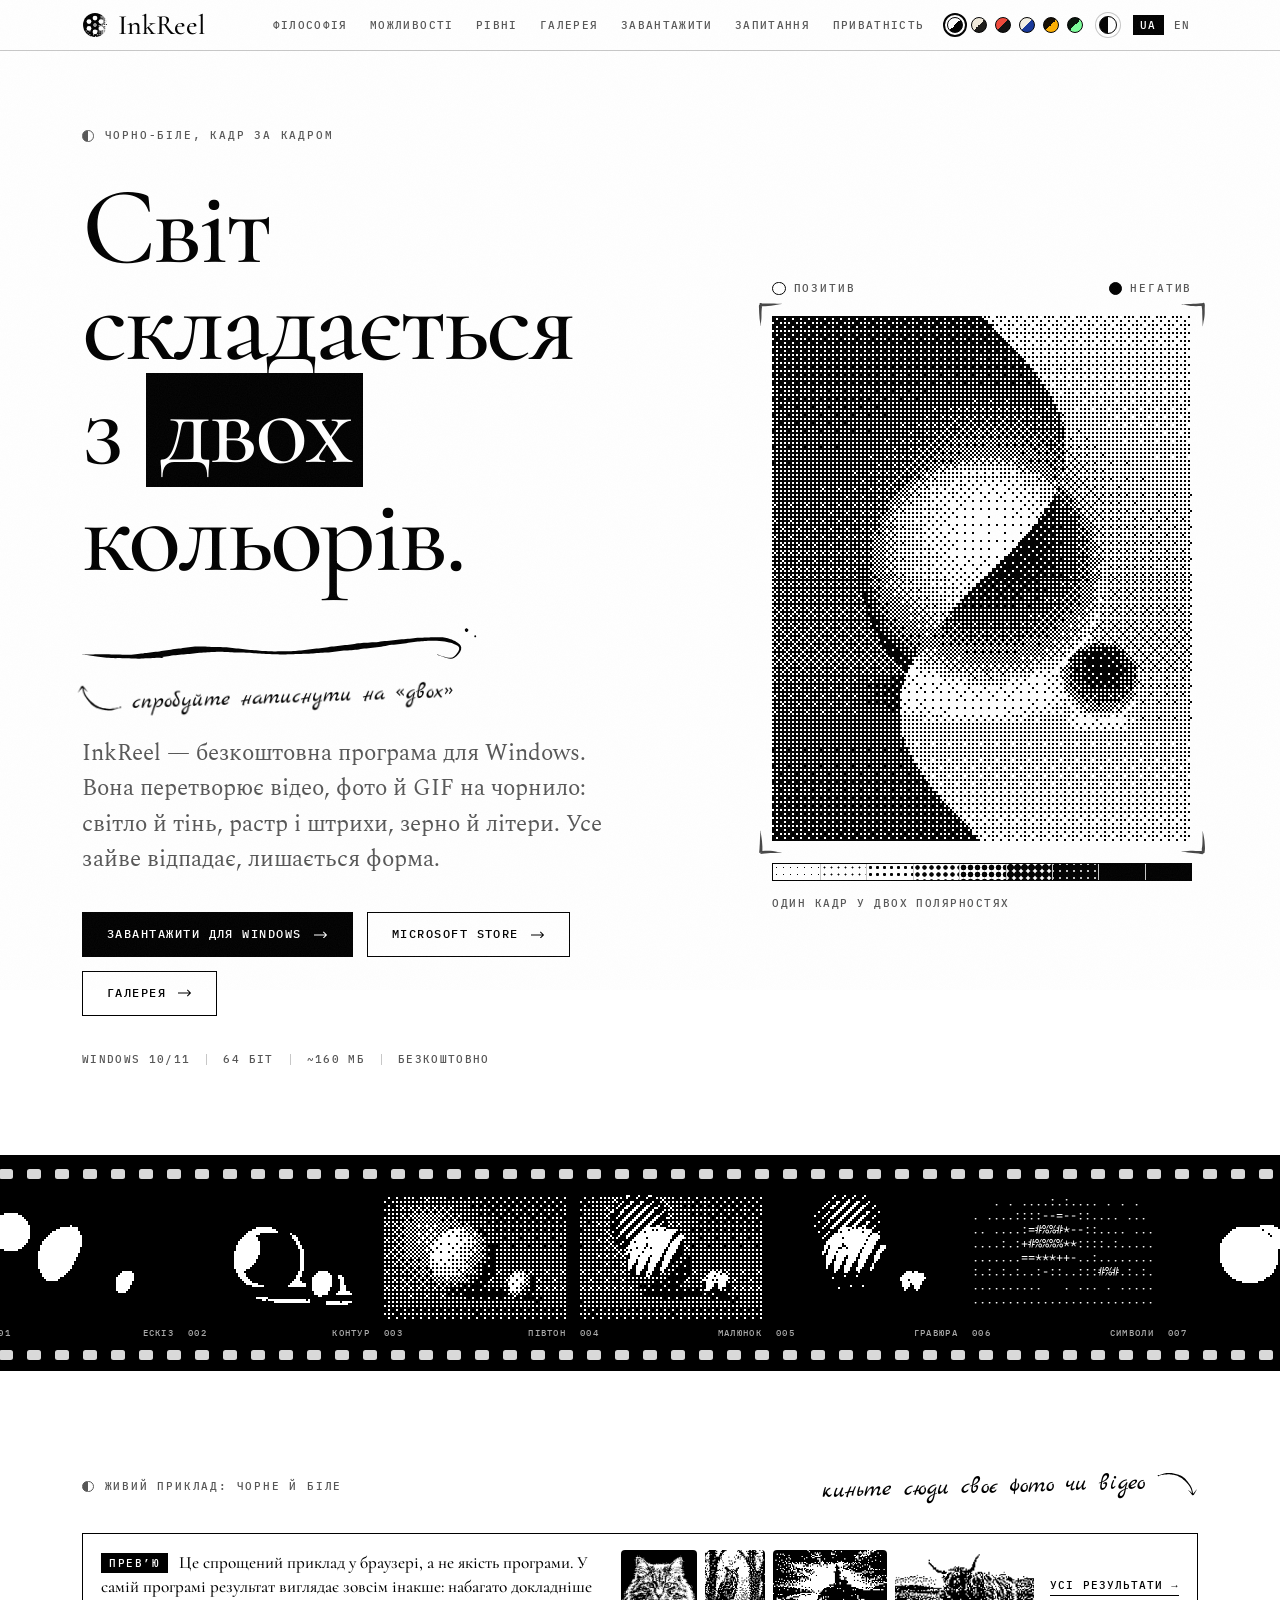
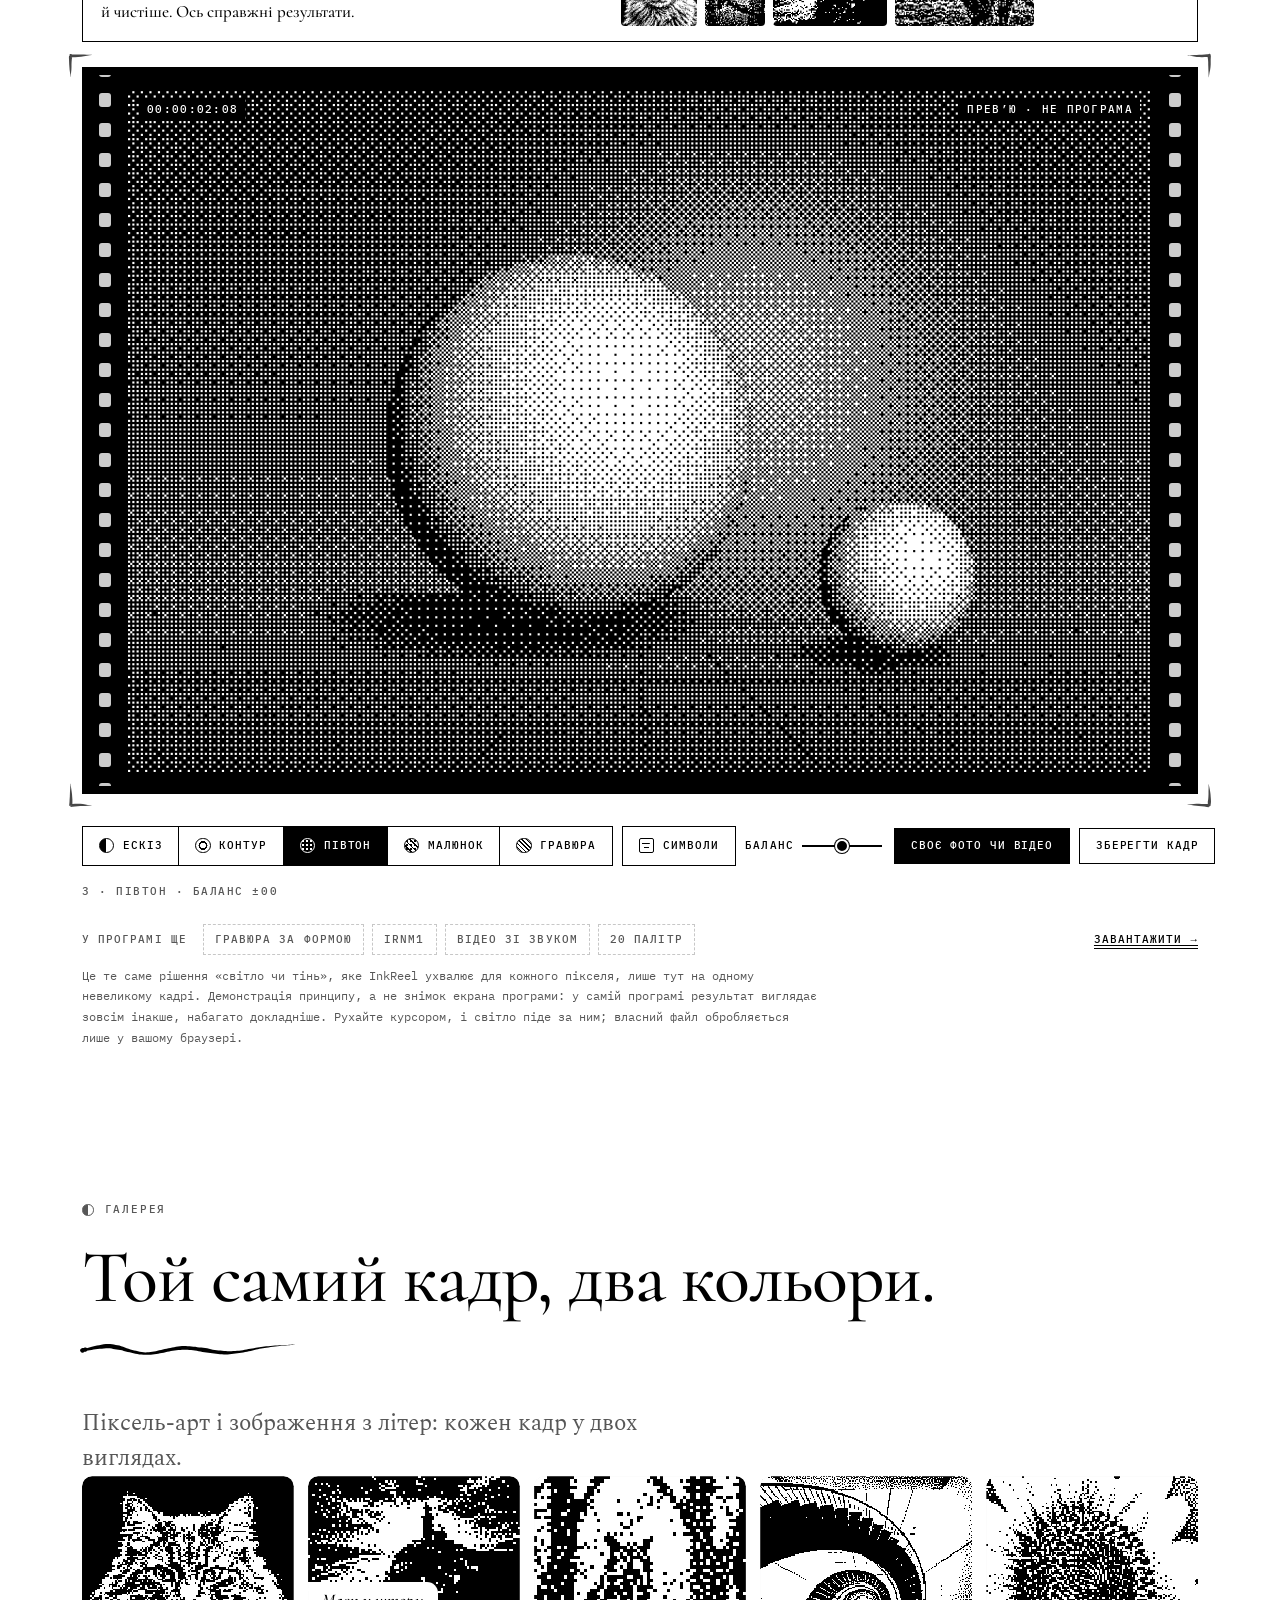
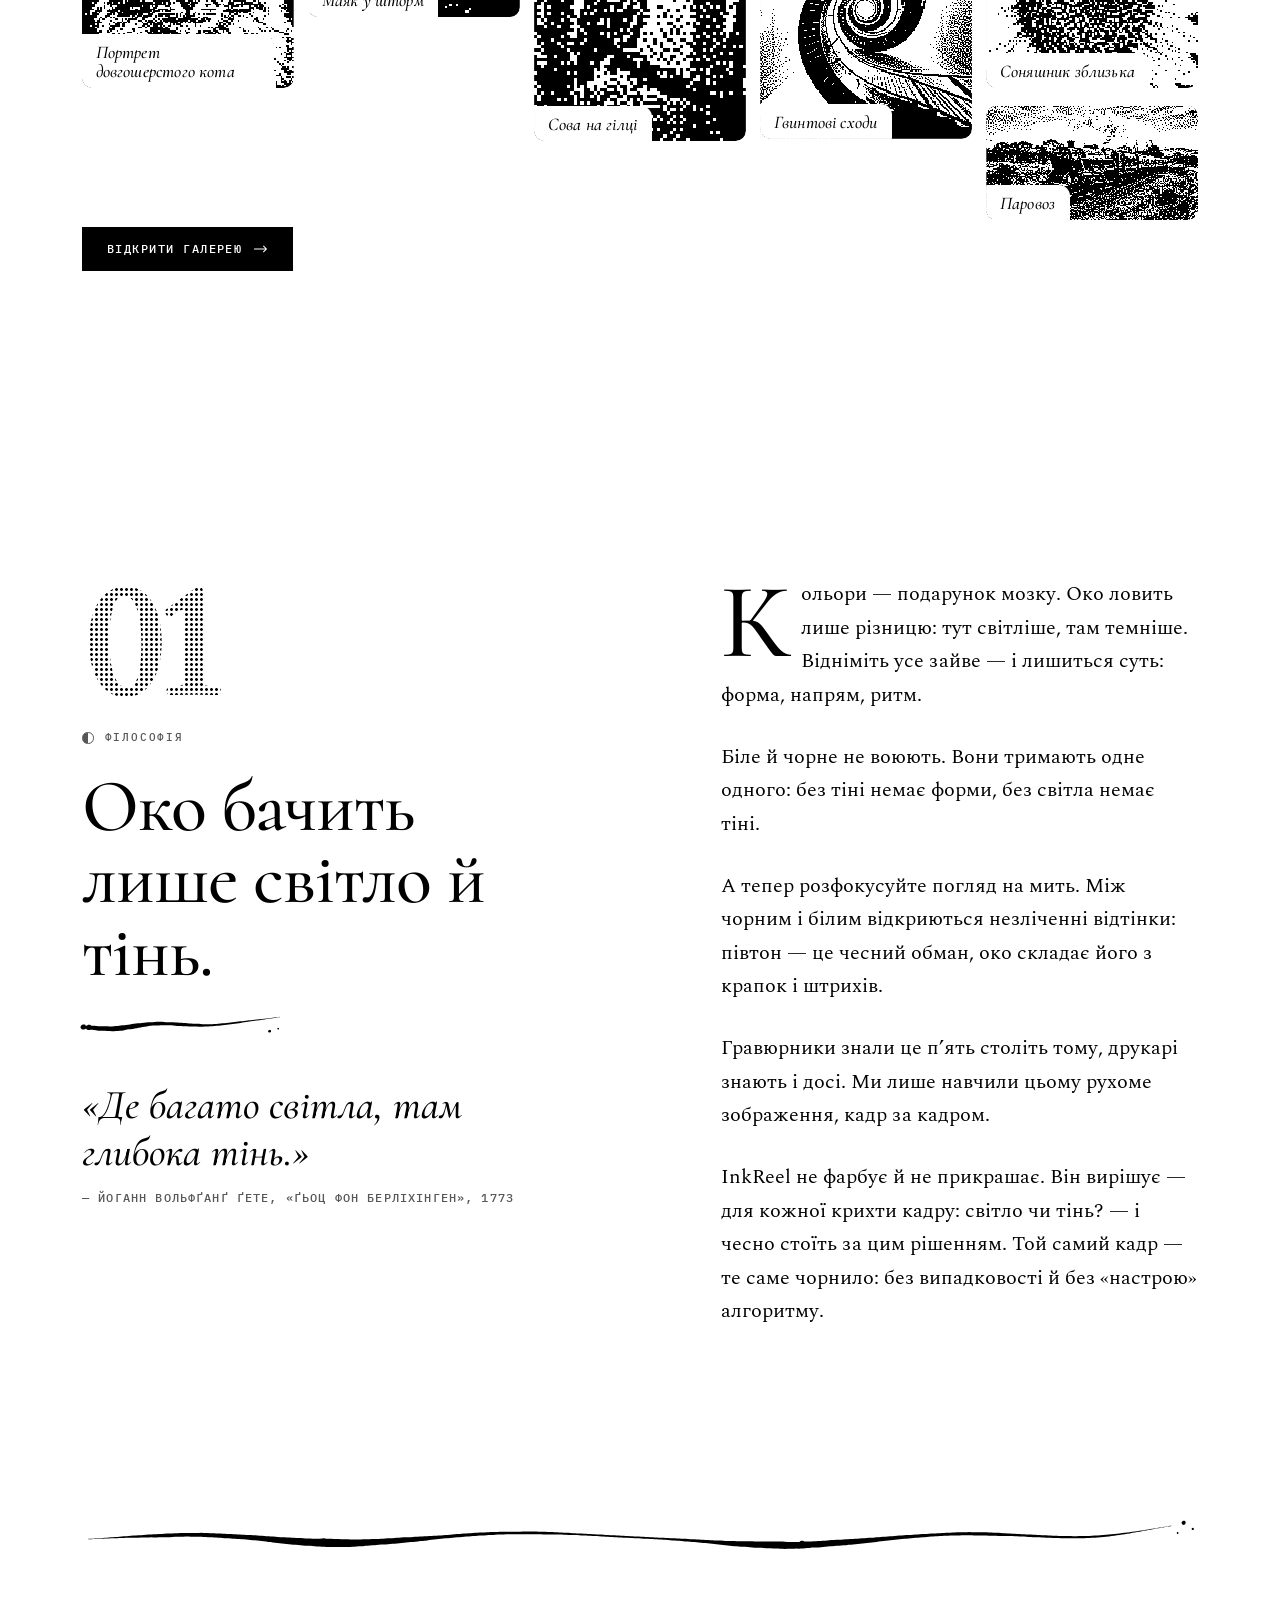
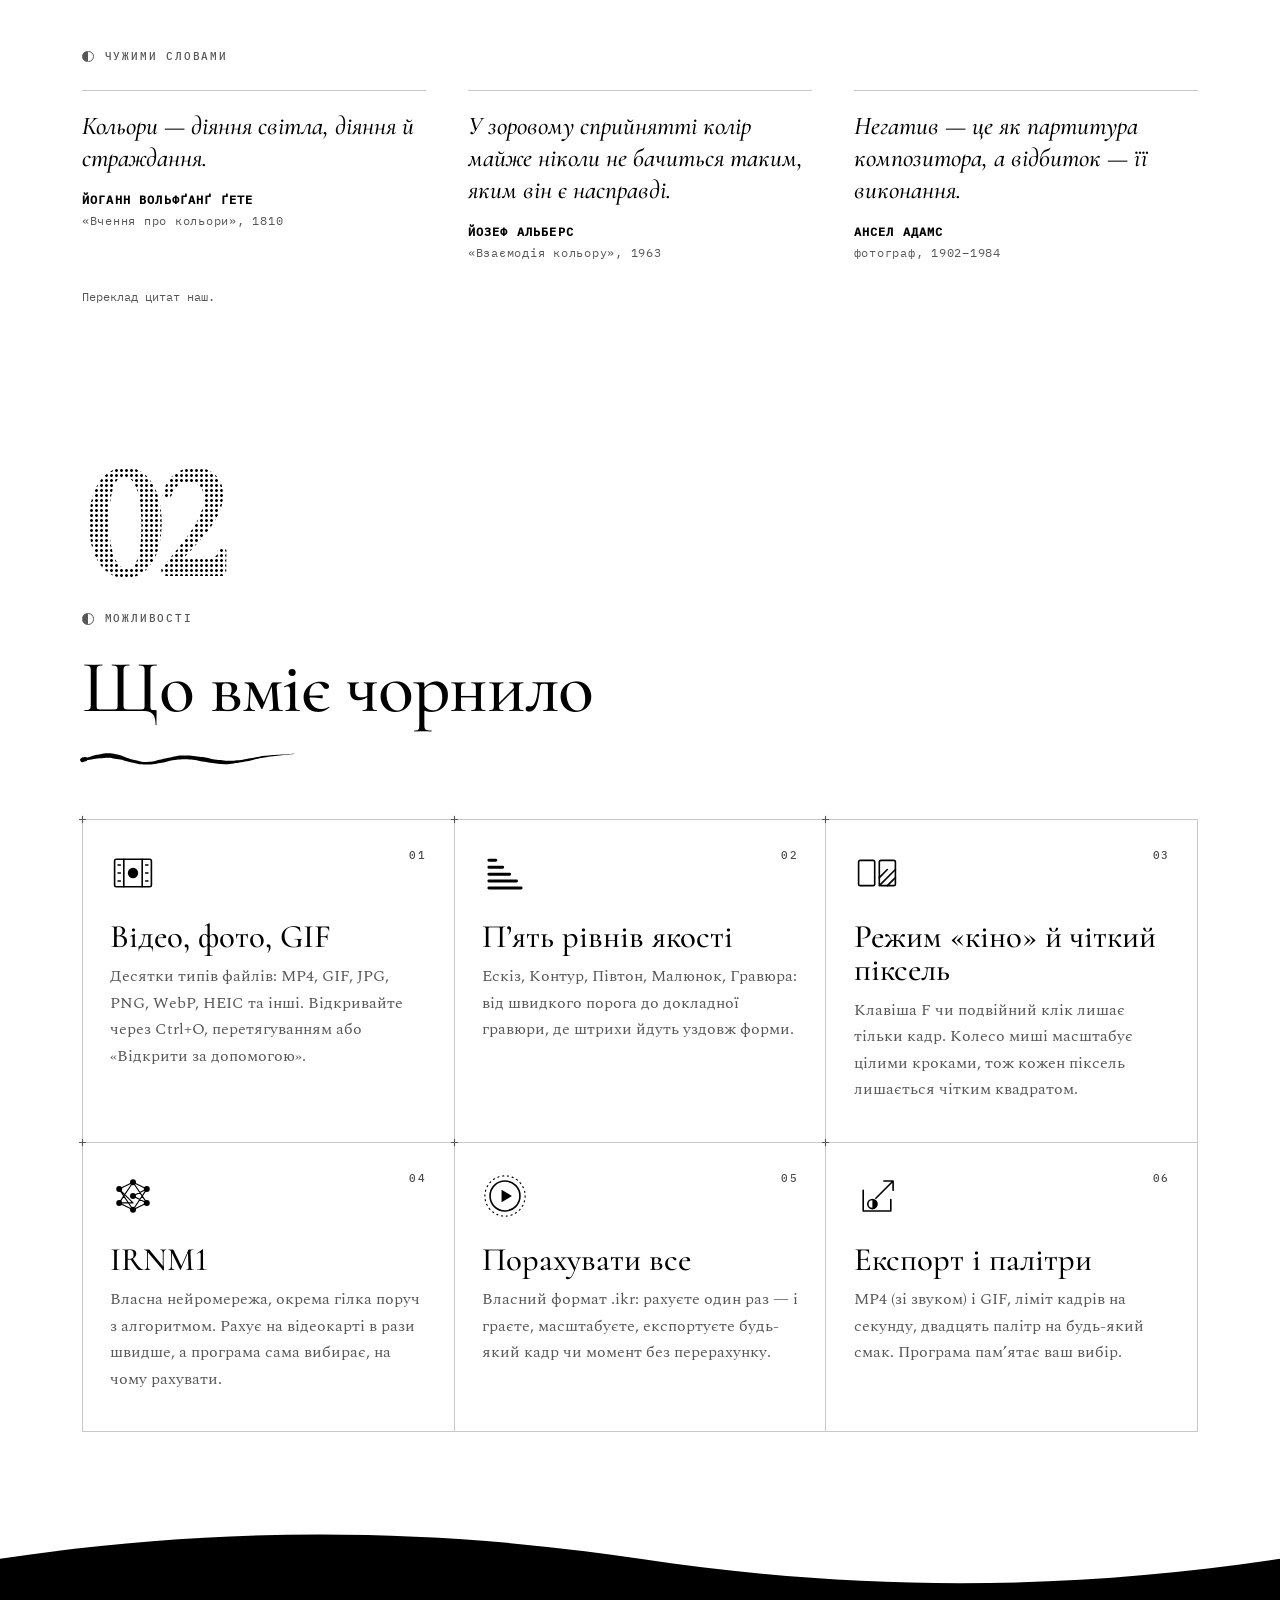
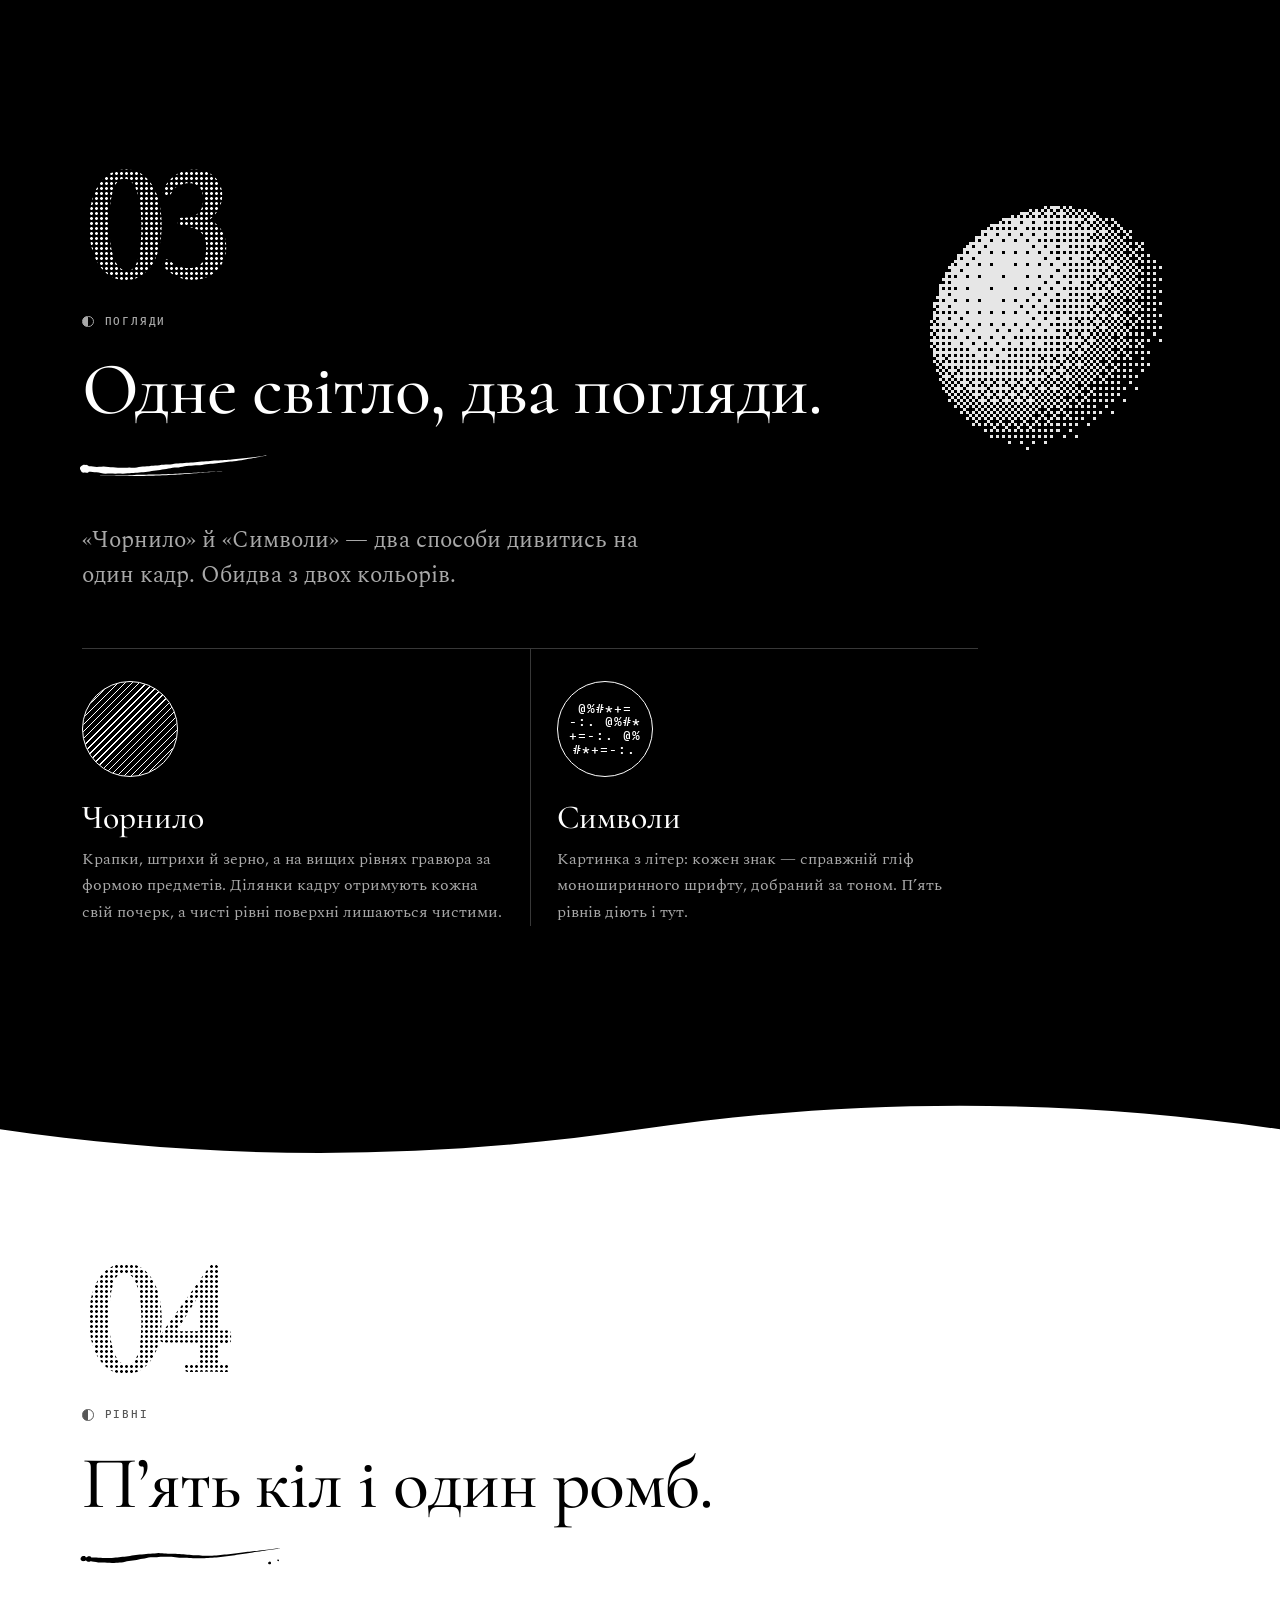
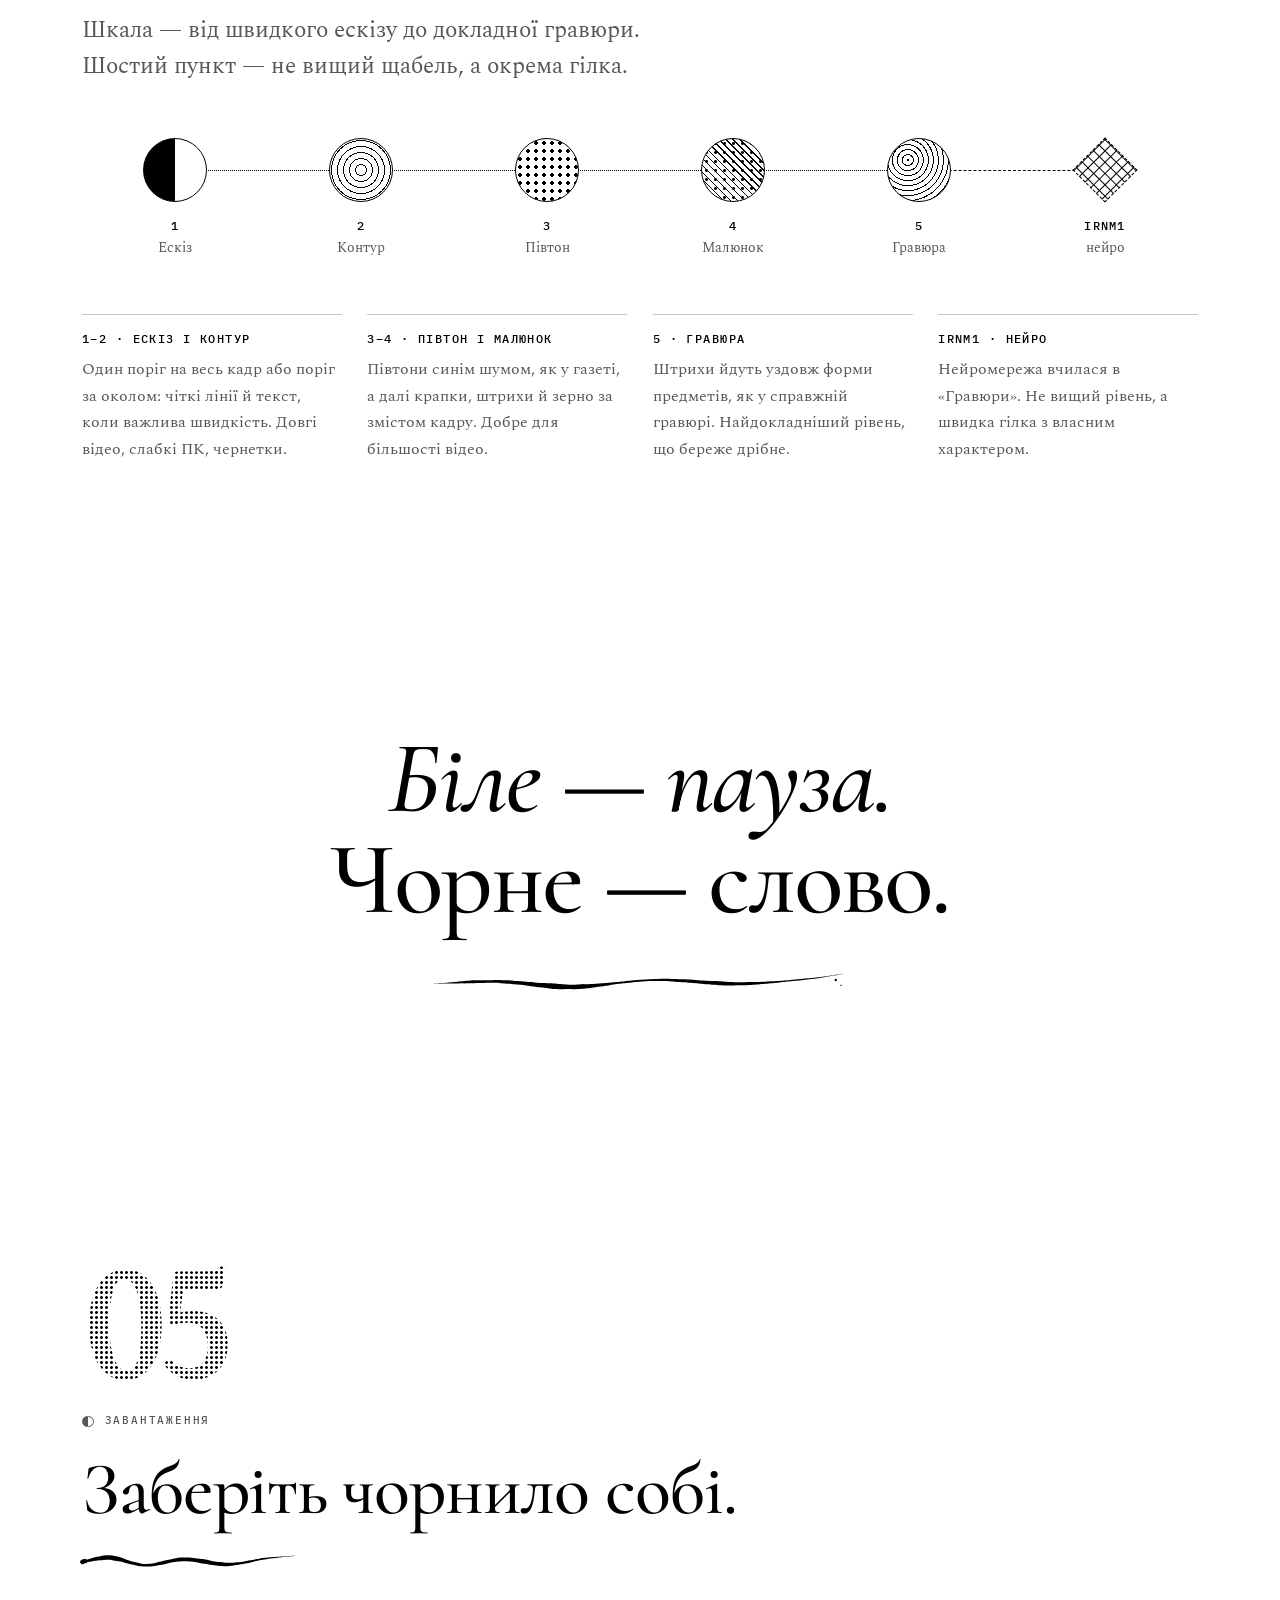
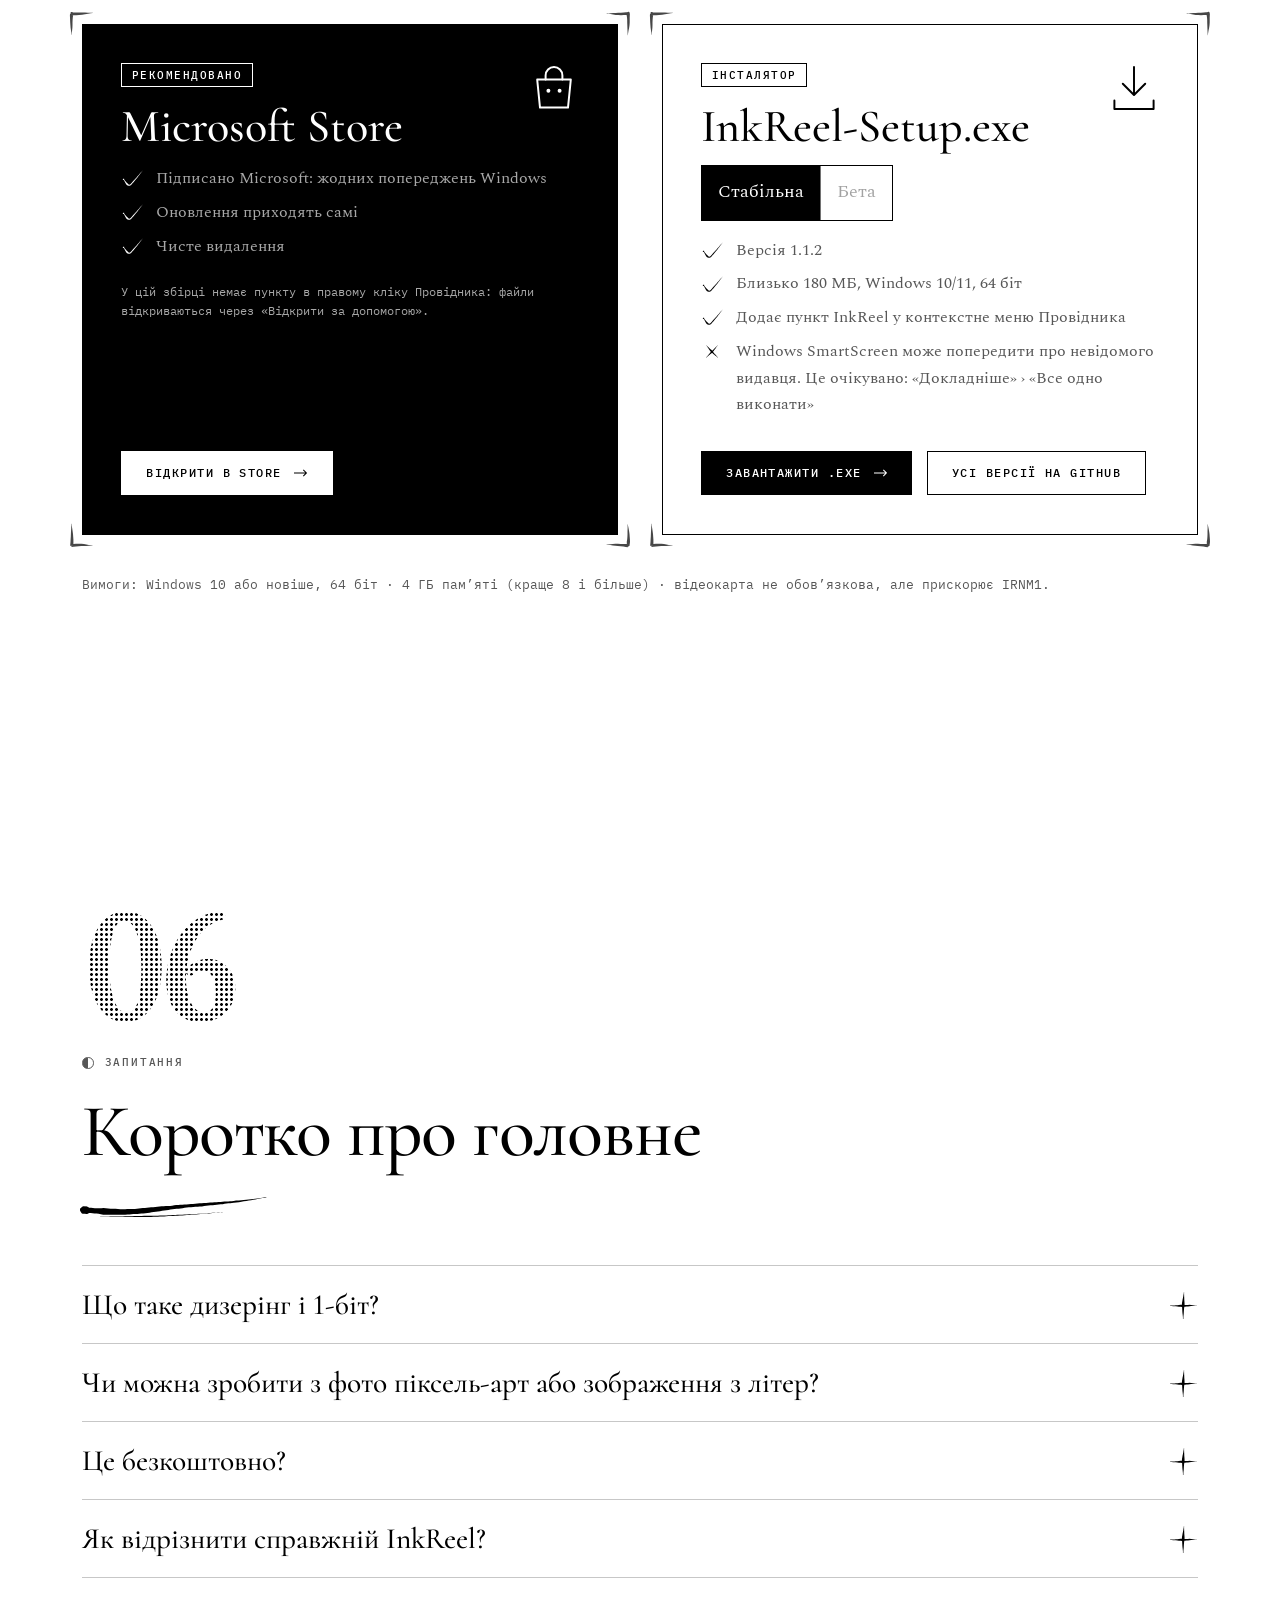
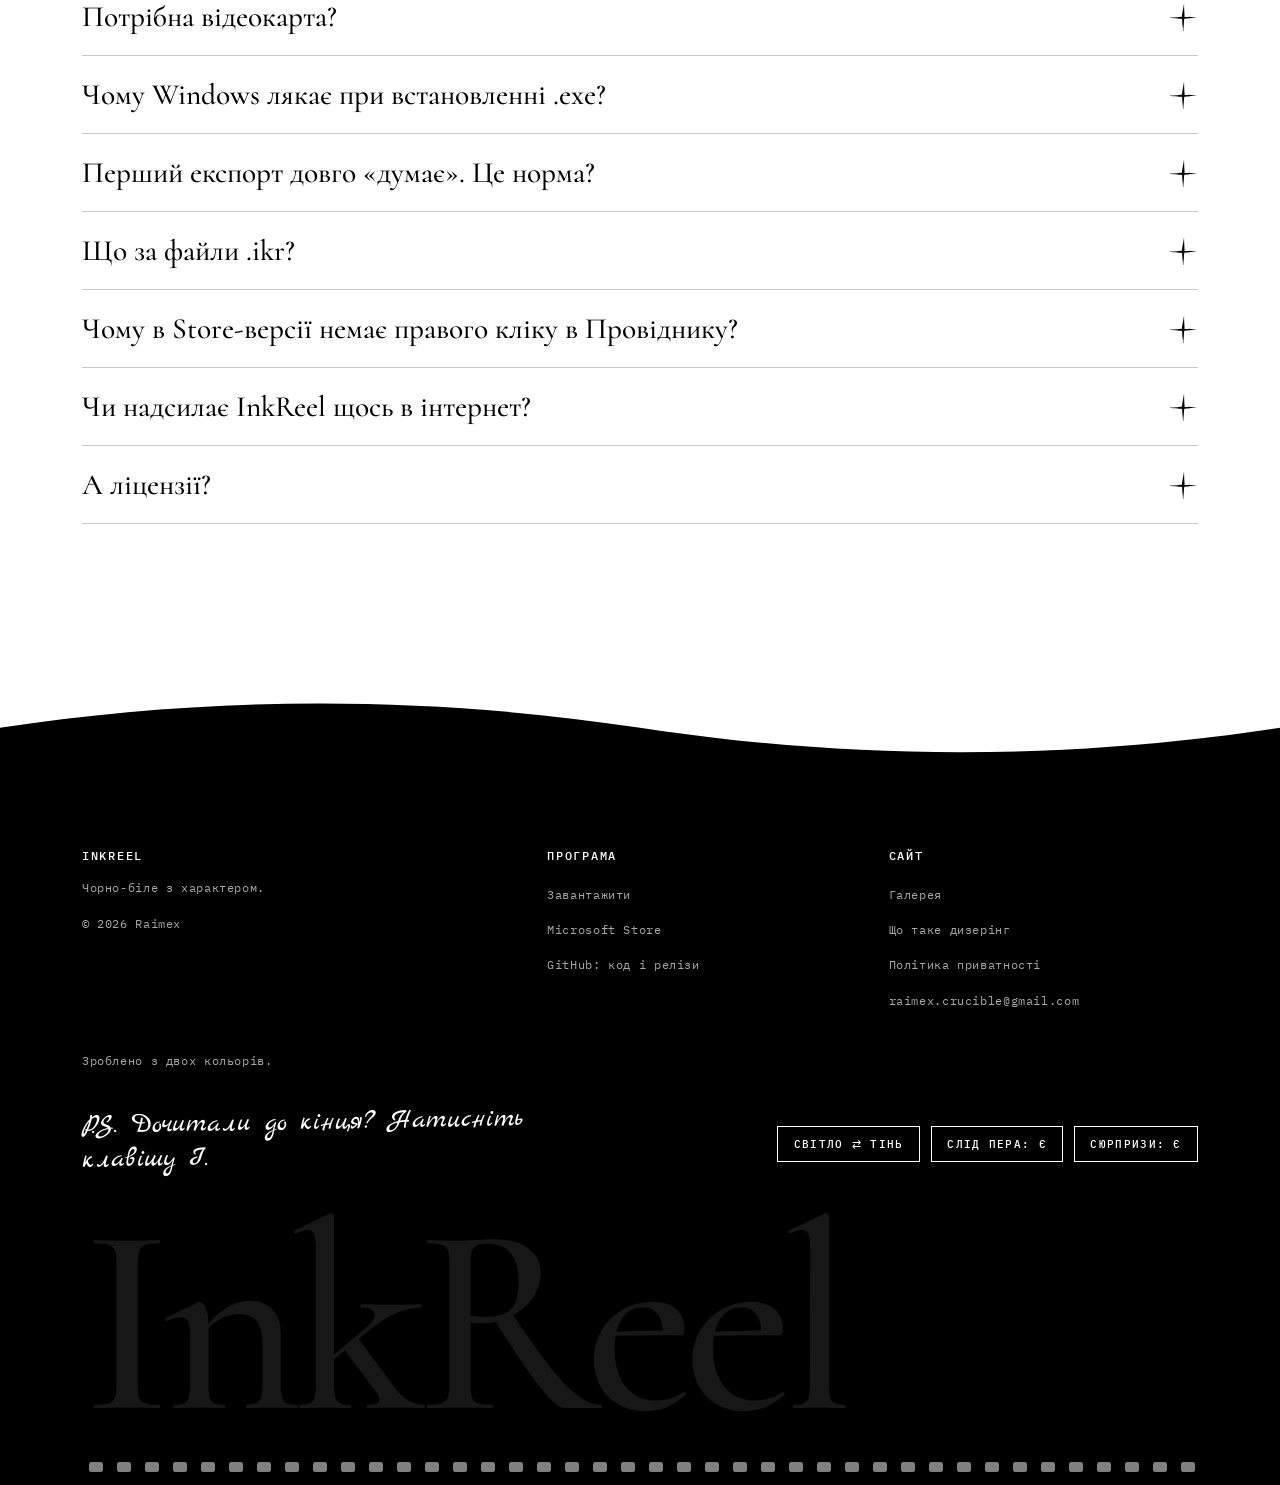
==== commit 5d5c0352: "hreflang: x-default now points to the English version of each page (the fallback for every language " ====
--- a/index.html
+++ b/index.html
@@ -16,7 +16,7 @@
 <link rel="canonical" href="https://inkreel.raimex.space/">
 <link rel="alternate" hreflang="uk" href="https://inkreel.raimex.space/">
 <link rel="alternate" hreflang="en" href="https://inkreel.raimex.space/en/">
-<link rel="alternate" hreflang="x-default" href="https://inkreel.raimex.space/">
+<link rel="alternate" hreflang="x-default" href="https://inkreel.raimex.space/en/">
 <meta name="theme-color" content="#ffffff">
 <meta property="og:type" content="website">
 <meta property="og:site_name" content="InkReel">
